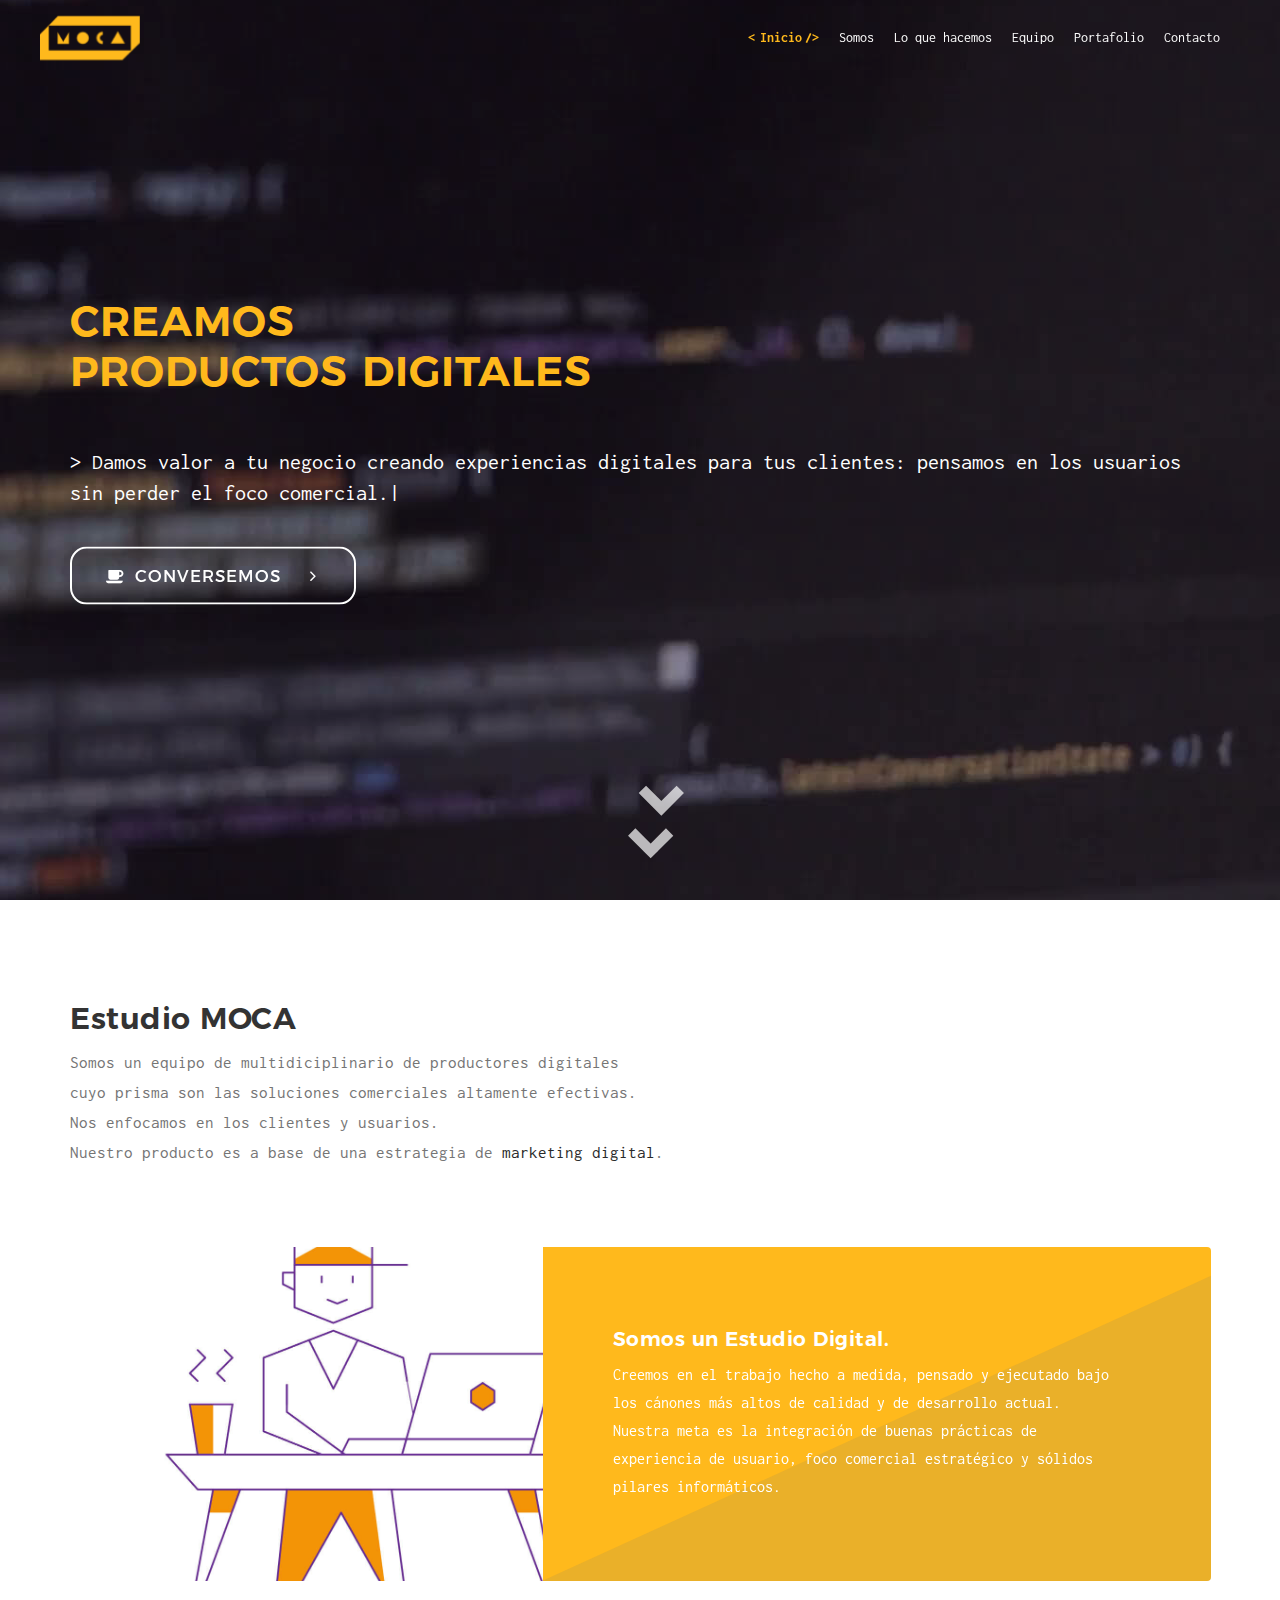
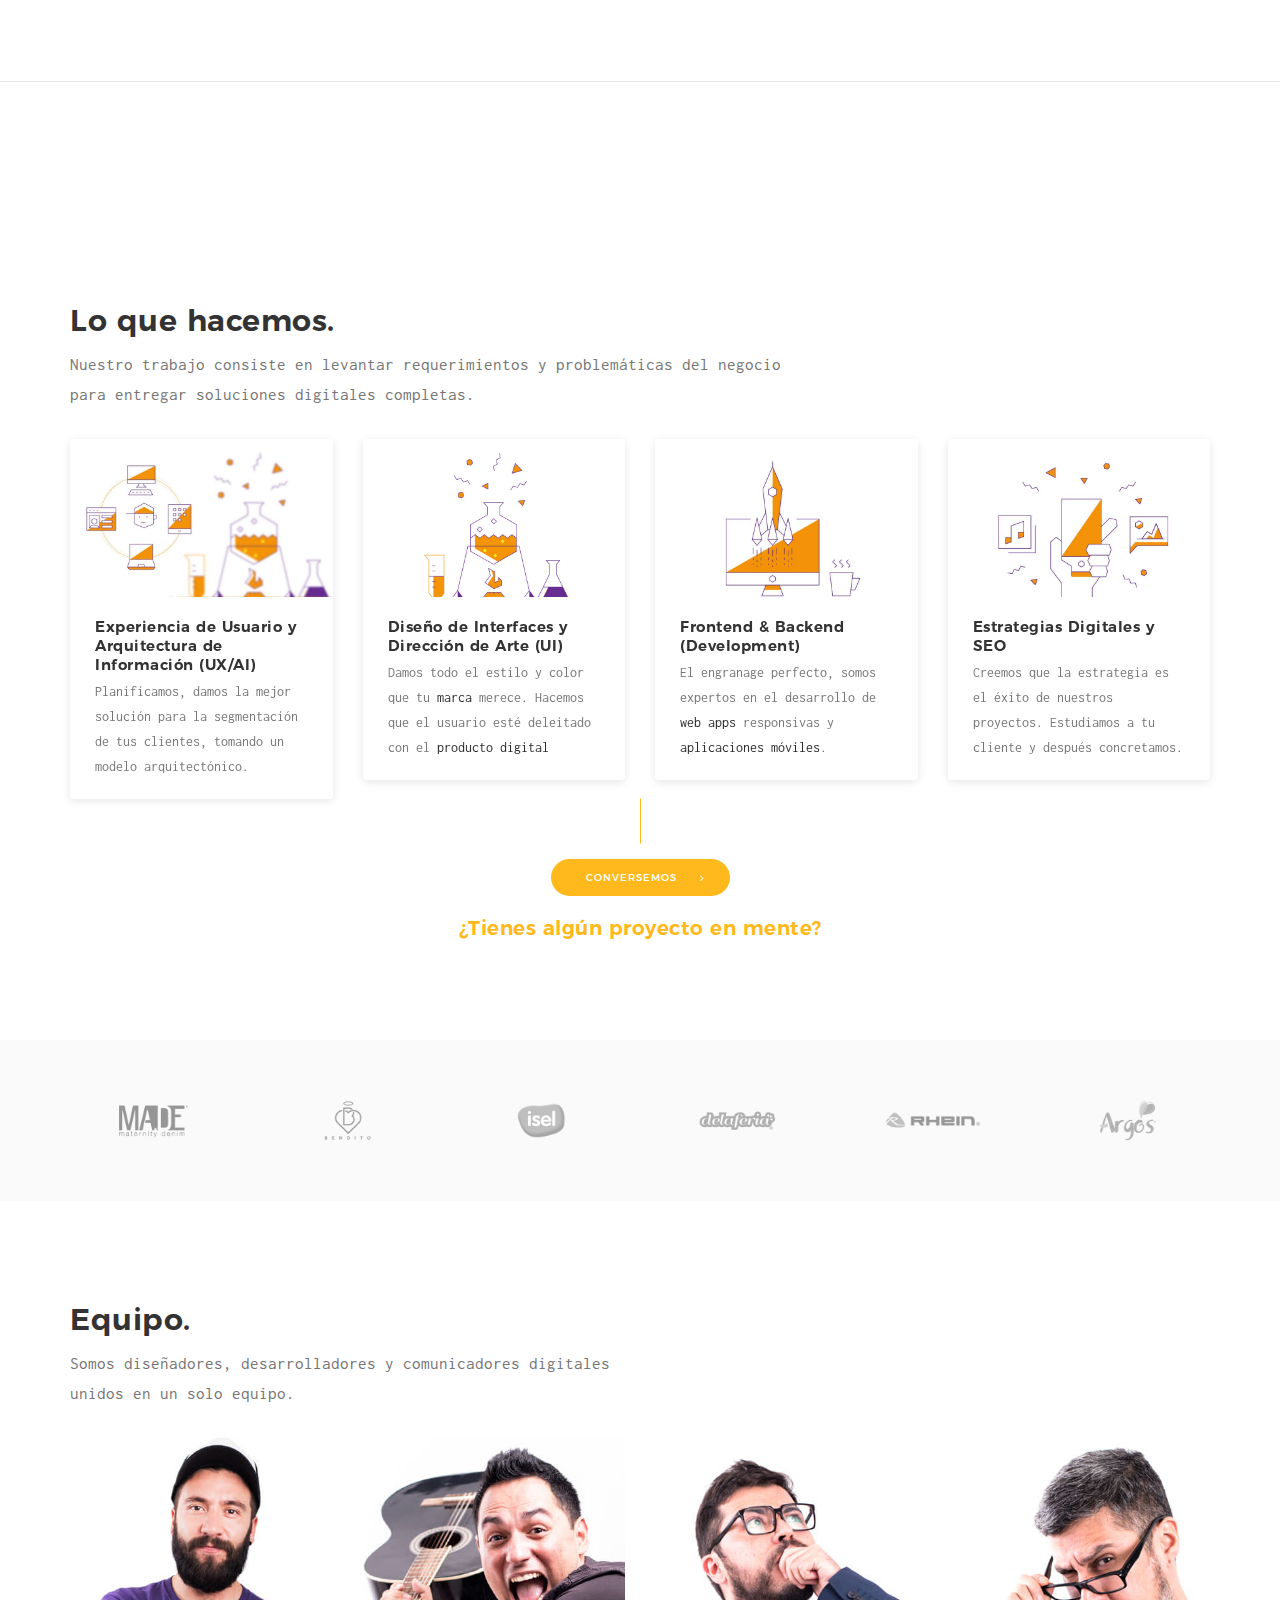
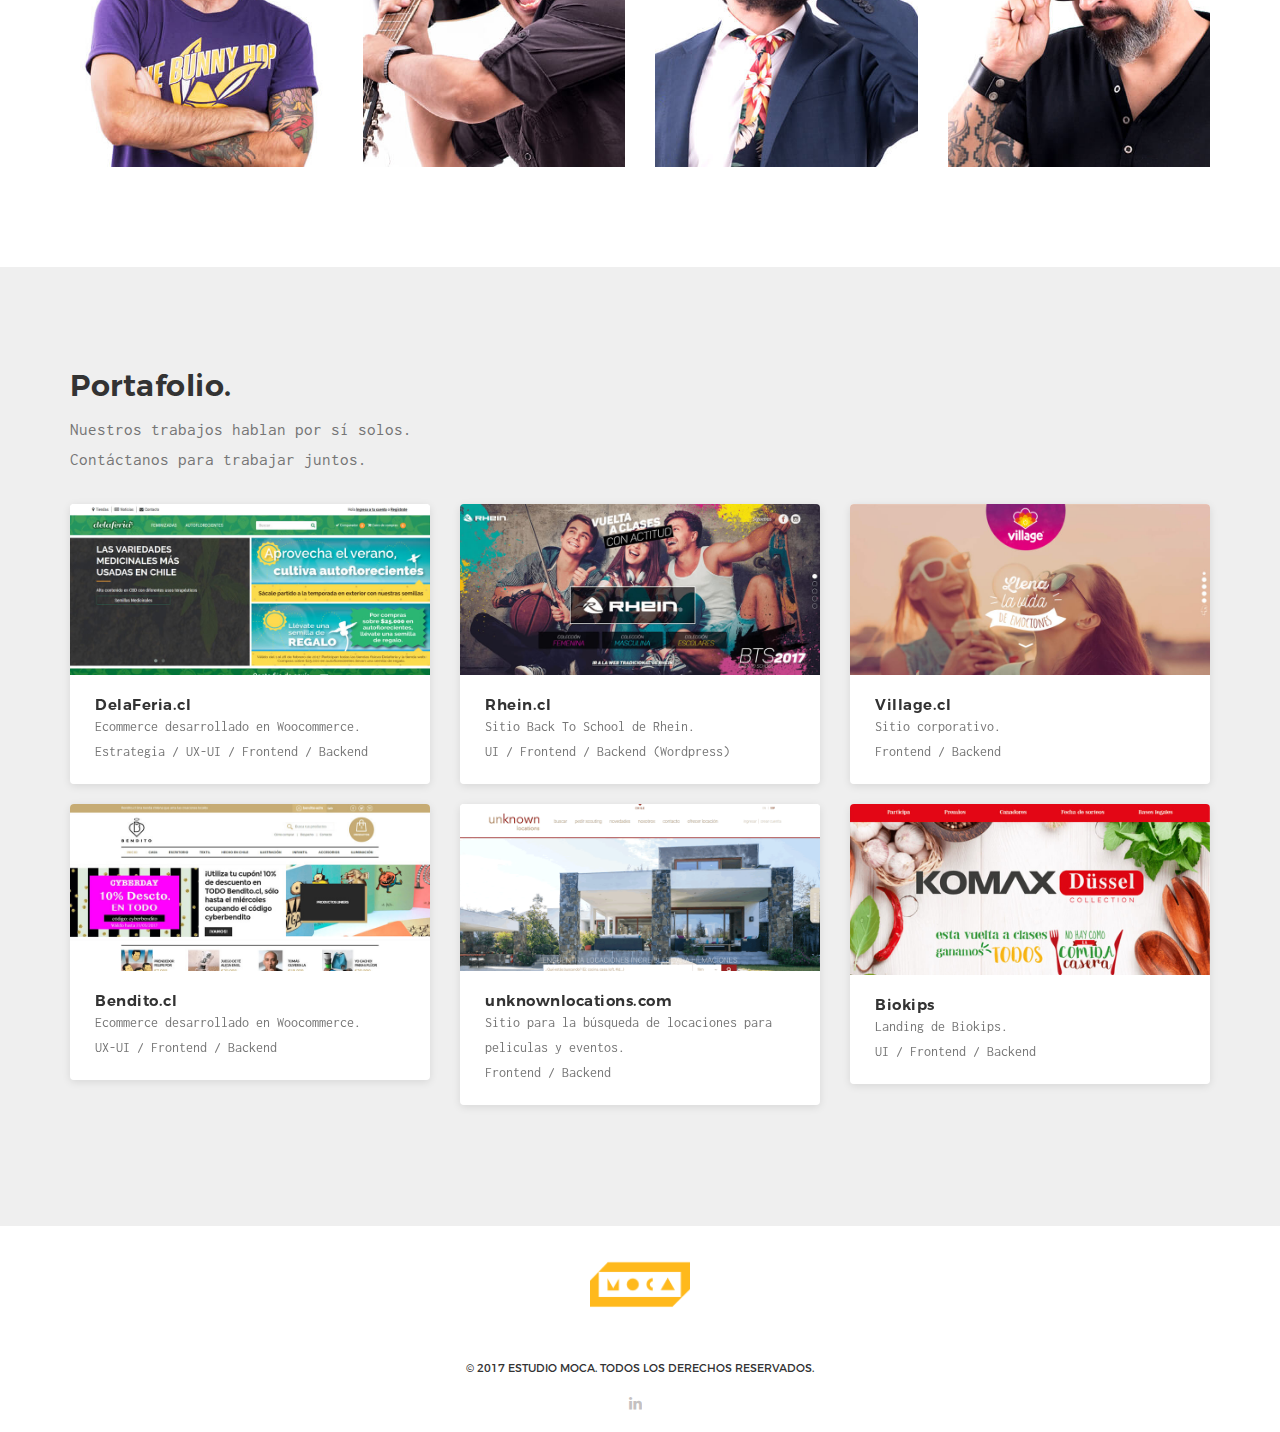
==== web/index.html @ 81ade894 "merge" ====
<!DOCTYPE html>
<html lang="es_ES">
<head>
    <!-- Metas -->
    <meta charset="utf-8">
    <meta name="theme-color" content="#6F2887">
    <meta name="apple-mobile-web-app-status-bar-style" content="#6F2887">
    <title>MOCA - Estudio / Agencia de Marketing, Diseño y Desarrollo Digital.</title>
    <meta name="description" content="Somos diseñadores, desarrolladores y comunicadores digitales unidos en un solo equipo. Hacemos una estrategia integral: Diseñamos sitios web, plataformas digitales y cualquier tipo de desarrollo digital, pensamos en los usuarios sin perder el foco comercial.">
    <link rel="icon" type="image/png" href="https://www.estudiomoca.com/favicon.png">
    <meta name="viewport" content="width=device-width, initial-scale=1">
    <!-- Css -->
    <link href="css/bootstrap.css" rel="stylesheet" type="text/css" media="all">
    <link href="css/font-awesome.css" rel="stylesheet" type="text/css" media="all">
    <link href="css/base.css" rel="stylesheet" type="text/css" media="all">
    <link href="css/main.css" rel="stylesheet" type="text/css" media="all">
    <link href="css/owl-carousel/owl.carousel.css" rel="stylesheet" media="all">
    <link href="css/owl-carousel/owl.theme.css" rel="stylesheet" media="all">
    <link href="css/venobox.css" type="text/css" rel="stylesheet" media="all">
    <link href="css/fonts.css" rel="stylesheet" type="text/css" media="all">

    <script>
        (function(i,s,o,g,r,a,m){i['GoogleAnalyticsObject']=r;i[r]=i[r]||function(){
                (i[r].q=i[r].q||[]).push(arguments)},i[r].l=1*new Date();a=s.createElement(o),
            m=s.getElementsByTagName(o)[0];a.async=1;a.src=g;m.parentNode.insertBefore(a,m)
        })(window,document,'script','https://www.google-analytics.com/analytics.js','ga');

        ga('create', 'UA-90854345-1', 'auto');
        ga('send', 'pageview');

    </script>
</head>
<body class="stop-scroll">

<!-- Preloader -->
<div class="loader">
    <!-- Preloader inner -->
    <div class="loader-inner">
        <div class="logo-loader">
            <img src="img/logo-troquelado.png" alt="Estudio MOCA">
        </div>
        <h4>cargando data...</h4>
    </div>
    <!-- End preloader inner -->
</div>
<!-- End preloader-->

<!--Wrapper-->
<div id="wrapper">
    <!--Inner wrapper-->
    <div class="inner-wrapper">

        <!--moca section-->
        <section id="inicio" class="moca index">
            <!--Header-->
            <header class="header">
                <div class="logo left-part">
                    <h1>
                        <a class="home" href="#inicio" title="Estudio MOCA"  onclick="ga('send', 'event', 'Logo');">
                            <img alt="Estudio MOCA - Marketing Digital, Desarrollo de Aplicaciones y Web" src="img/logo.png">
                        </a>
                    </h1>
                </div>
                <a class="btn-menu-mobile" href="#" title="Muestra el menú principal">
                    <span></span>
                    <span></span>
                    <span></span>
                </a>

                <nav>
                    <ul>
                        <li class="page active"><a href="#inicio" title="Inicio" onclick="ga('send', 'event','Menu', 'Inicio');">Inicio</a></li>
                        <li class="page"><a href="#somos" title="Somos" onclick="ga('send', 'event','Menu', 'Somos');">Somos</a></li>
                        <li class="page"><a href="#lo-que-hacemos" title="Lo que hacemos" onclick="ga('send', 'event','Menu', 'QueHacemos');">Lo que hacemos</a></li>
                        <li class="page"><a href="#equipo" title="Equipo" onclick="ga('send', 'event','Menu', 'Equipo');">Equipo</a></li>
                        <li class="page"><a href="#portafolio" title="Portafolio" onclick="ga('send', 'event','Menu', 'Portafolio');">Portafolio</a></li>
                        <li><a href="#" class="btn-contact" title="Contacto" >Contacto</a></li>
                    </ul>
                </nav>
                <progress value="0" id="progressBar">
                    <div class="progress-container">
                        <span class="progress-bar"></span>
                    </div>
                </progress>
            </header>
            <!--End header-->
            <!--Inner moca-->
            <div class="inner-moca">
                <!--Video-->
                <div class="video">
                    <video autoplay loop class="fillWidth" id="video" poster="img/site/moca-code.jpg">
                        <source src="video/moca-bg.mp4?v=2" type="video/mp4">
                    </video>
                </div>
                <!--End video-->
                <!--Overlay-->
                <div class="overlay-moca"></div>
                <!--End overlay-->
                <!--Container-->
                <div class="container moca-text index">
                    <!--Row-->
                    <div class="row">
                        <div class="col-sm-12 ">
                            <h2 class="mb-50 uppercase home-title">
                                Creamos<br> <span>Productos Digitales</span>
                            </h2>

                            <p class="main-p">
                                > Damos valor a tu negocio creando experiencias digitales para tus clientes:
                                pensamos en los usuarios sin perder el foco comercial.<span>|</span>
                            </p>

                            <a class="but brd mt-40 pbutton btn-contact" href="#" onclick="ga('send', 'event','Inicio', 'Conversemos');" title="Contacto">
                                <i class="fa fa-coffee" aria-hidden="true"></i>Conversemos
                                <span class="arrow left"><i class="icon-angle-right"></i></span></a>
                        </div>
                    </div>
                    <!--End row-->
                </div>
                <!--End container-->
                <a class="home-down home" href="#somos" onclick="ga('send', 'event','Inicio', 'Flechas');"><div class="arrows"></div></a>

            </div>
            <!--End inner moca-->
        </section>
        <!--End moca section-->

        <!--About  section-->
        <section id="somos" class="about pt-100 pb-20">
            <!--Container-->
            <div class="container">
                <!--Row-->
                <div class="row">
                    <div class="col-sm-12 ">
                        <div class="main-lead mb-80">
                            <h3 class="mb-10">Estudio MOCA</h3>
                            <p>Somos un equipo de multidiciplinario de productores digitales <br>cuyo prisma son las soluciones comerciales altamente efectivas. <br>Nos enfocamos en los clientes y usuarios.
                                <br>Nuestro producto es a base de una estrategia de <strong>marketing digital</strong>.
                            </p>
                        </div>
                    </div>
                </div>
                <!--End row-->
            </div>
            <!--End container-->
            <!--Container-->
            <div class="container inline-content split-container">
                <!--Row-->
                <div class="row">
                    <div class="col-md-8 img-content radius">
                        <div class="img-block">
                            <div class="background-img">
                                <img alt="Estudio MOCA - Marketing Digital Desarrollo de Software" src="img/site/estudio.jpg">
                            </div>
                        </div>
                    </div>
                    <div class="col-md-7 col-md-push-5 intro-content push-right">
                        <div class="inner-content">
                            <h2 class="mb-10">Somos un Estudio Digital.</h2>
                            <p>Creemos en el trabajo hecho a medida, pensado y ejecutado bajo los cánones más altos de
                                calidad y de desarrollo actual.<br>Nuestra meta es la integración de buenas prácticas de
                                experiencia de usuario, foco comercial estratégico y sólidos pilares informáticos.</p>
                            <!--
                            <a class="plus-btn" href="about.html"><i class="icon-plus"></i></a>
                            -->
                        </div>
                    </div>
                </div>
                <!--End row-->
            </div>
            <!--End container-->
            <hr class="mt-100 mb-100">
            <!--Container-->
        </section>
        <!--End about  section-->

        <!--Quote section-->
        <section id="lo-que-hacemos" class="quote quote-content pt-100 pb-100">
            <!--Container-->
            <div class="container">
                <!--Row-->
                <div class="row">
                    <div class="col-sm-12 ">
                        <div class="main-lead mb-30">
                            <h3 class="mb-10">Lo que hacemos.</h3>
                            <p>Nuestro trabajo consiste en levantar requerimientos y problemáticas del negocio <br>
                                para entregar soluciones digitales completas.
                            </p>
                        </div>
                    </div>
                </div>
                <!--End row-->
            </div>
            <!--End container-->
            <!--Container-->
            <div class="container inline-content">
                <!--Row-->
                <div class="row">
                    <div class="col-sm-3">
                        <!--box-->
                        <div class="box">
                            <div class="box-img">
                                <img src="img/site/1.jpg" alt="Experiencia de Usuario y Arquitectura de Información (UX/AI)">
                            </div>
                            <div class="box-content">
                                <h3 class="mb-5">Experiencia de Usuario y Arquitectura de Información (UX/AI)</h3>
                                <p>Planificamos, damos la mejor solución para la segmentación de tus clientes, tomando
                                    un modelo arquitectónico.</p>
                            </div>

                        </div>
                        <!--End box-->
                    </div>
                    <div class="col-sm-3">
                        <!--box-->
                        <div class="box">
                            <div class="box-img">
                                <img src="img/site/2.jpg" alt="Diseño de Interfaces y Dirección de Arte (UI)">
                            </div>
                            <div class="box-content">
                                <h3 class="mb-5">Diseño de Interfaces y Dirección de Arte (UI)</h3>
                                <p>Damos todo el estilo y color que tu <strong>marca</strong> merece. Hacemos que el
                                    usuario
                                    esté deleitado con el <strong>producto digital</strong></p>
                            </div>

                        </div>
                        <!--End box-->
                    </div>
                    <div class="col-sm-3">
                        <!--box-->
                        <div class="box">
                            <div class="box-img">
                                <img src="img/site/3.jpg" alt="">
                            </div>
                            <div class="box-content">
                                <h3 class="mb-5">Frontend & Backend (Development)</h3>
                                <p>El engranage perfecto, somos expertos en el desarrollo de <strong>web apps</strong>
                                    responsivas y <strong>aplicaciones móviles</strong>.</p>
                            </div>

                        </div>
                        <!--End box-->
                    </div>
                    <div class="col-sm-3">
                        <!--box-->
                        <div class="box">
                            <div class="box-img">
                                <img src="img/site/4.jpg" alt="">
                            </div>
                            <div class="box-content">
                                <h3 class="mb-5">Estrategias Digitales y SEO </h3>
                                <p>Creemos que la estrategia es el éxito de nuestros proyectos. Estudiamos a tu cliente
                                    y después
                                    concretamos.</p>
                            </div>

                        </div>
                        <!--End box-->
                    </div>
                </div>
                <!--End row-->
            </div>
            <!--End container-->

            <div class="container">
                <!--Row-->
                <div class="row">
                    <div class="quote-box text-center">
                        <div class="col-md-12">
                            <a class="but opc mt-40 line btn-contact" href="#" onclick="ga('send', 'event','ProyectoMente', 'Conversemos');">conversemos
                                <span class="arrow left"><i class="icon-angle-right"></i></span></a>
                            <h4 class="mt-20">¿Tienes algún proyecto en mente?</h4>
                        </div>
                    </div>
                </div>
                <!--End row-->
            </div>
            <!--End container-->
        </section>
        <!--End quote section-->

        <!--Client section-->
        <section class="client bg-grey-light pt-60 pb-60">
            <!--Container-->
            <div class="container ">
                <!--Row-->
                <div class="row">
                    <h2 class="indent">Clientes.</h2>
                    <ul id="client-carousel">
                        <li><img src="img/logo/made.png" alt="Made Jeans"></li>
                        <li><img src="img/logo/bendito.png" alt="Bendito"></li>
                        <li><img src="img/logo/isel.png" alt="Isel - El Volcan"></li>
                        <li><img src="img/logo/delaferia.png" alt="Delaferia Semillas de Marihuana"></li>
                        <li><img src="img/logo/rhein.png" alt="Cuadernos y artículos de oficina Rhein"></li>
                        <li><img src="img/logo/argos.png" alt="Argos Cotillón"></li>
                     </ul>
                  </div>
                  <!--End row-->
               </div>
               <!--End container-->
            </section>
            <!--End client  section-->

            <!--Equipo section-->
            <section id="equipo" class="equipo pt-100 pb-100">
               <!--Container-->
               <div class="container">
                  <!--Row-->
                  <div class="row">
                     <div class="col-sm-12 ">
                        <div class="main-lead mb-30">
                           <h3 class="mb-10">Equipo.</h3>
                            <p>Somos <span>diseñadores, desarrolladores y comunicadores digitales</span><br><span>unidos en un solo equipo</span>.</p>
                        </div>
                     </div>
                  </div>
                  <!--End row-->
               </div>
               <!--End container-->
               <!--Container-->
               <div class="container">
                  <!--Row-->
                  <div class="row">
                     <div class="col-sm-3">
                        <!--equipo block-->
                        <div class="equipo-block">
                           <!--equipo info-->
                           <div class="equipo-info">
                              <h6 class=" text-center">Claudio Monardes<span> Líder de proyectos</span></h6>
                              <ul class="equipo-socials">
                                 <li><a title="Ir al perfil de Linkedin" onclick="ga('send', 'event','Equipo', 'Linkedin', 'Claudio');" target="_blank" href="https://www.linkedin.com/in/claudio-monardes-885a9667/"><i class="icon-linkedin"></i></a></li>
                              </ul>
                           </div>
                           <!--End equipo info-->
                           <img src="img/team/cmonardes.jpg" alt="Claudio Monardes">
                        </div>
                        <!--End equipo block-->
                     </div>
                     <div class="col-sm-3">
                        <!--equipo block-->
                        <div class="equipo-block text-center">
                           <!--equipo info-->
                           <div class="equipo-info ">
                              <h6 class=" text-center">Álvaro León<span> Director comercial</span></h6>
                              <ul class="equipo-socials">
                                  <li><a title="Ir al perfil de Linkedin" onclick="ga('send', 'event','Equipo', 'Linkedin', 'Alvaro');" target="_blank" href="https://www.linkedin.com/in/aleonn/"><i class="icon-linkedin"></i></a></li>
                              </ul>
                           </div>
                           <!--End equipo info-->
                           <img src="img/team/aleon.jpg" alt="Álvaro León">
                        </div>
                        <!--End equipo block-->
                     </div>
                     <div class="col-sm-3">
                        <!--equipo block-->
                        <div class="equipo-block text-center">
                           <!--equipo info-->
                           <div class="equipo-info ">
                              <h6 class=" text-center">Gonzalo Camus<span> Director UX/UI</span></h6>
                              <ul class="equipo-socials">
                                  <li><a title="Ir al perfil de Linkedin" onclick="ga('send', 'event','Equipo', 'Linkedin', 'Gonzalo');" target="_blank" href="https://www.linkedin.com/in/gonzalocamus/"><i class="icon-linkedin"></i></a></li>
                              </ul>
                           </div>
                           <!--End equipo info-->
                           <img src="img/team/gcamus.jpg" alt="Gonzalo Camus">
                        </div>
                        <!--End equipo block-->
                     </div>
                     <div class="col-sm-3">
                        <!--equipo block-->
                        <div class="equipo-block text-center">
                           <!--equipo info-->
                           <div class="equipo-info ">
                              <h6 class="text-center">Jorge Carrillo<span> Director de proyectos</span></h6>
                              <ul class="equipo-socials">
                                  <li><a title="Ir al perfil de Linkedin" onclick="ga('send', 'event','Equipo', 'Linkedin', 'Jorge');" target="_blank" href="https://www.linkedin.com/in/jorgecarrilloaguila/"><i class="icon-linkedin"></i></a></li>
                              </ul>
                           </div>
                           <!--End equipo info-->
                           <img src="img/team/jcarrillo.jpg" alt="Jorge Carrillo">
                        </div>
                        <!--End equipo block-->
                     </div>
                  </div>
                  <!--End row-->
               </div>
               <!--End container-->
            </section>
            <!--End equipo  section-->

            <!--Portafolio section-->
            <section id="portafolio" class="portfolio bg-grey pt-100 pb-100">
               <!--Container-->
               <div class="container">
                  <!--Row-->
                  <div class="row">
                     <div class="col-sm-12 ">
                        <div class="main-lead mb-30">
                           <h3 class="mb-10">Portafolio.</h3>
                           <p>Nuestros trabajos hablan por sí solos.
                              <br> Contáctanos para trabajar juntos.
                           </p>
                        </div>
                     </div>
                  </div>
                  <!--End row-->
               </div>
               <!--End container-->
               <!--Container-->
               <div class="container ">
                  <!--Row-->
                  <div class="row">
                     <div class="col-sm-4">
                        <!--box-->
                        <div class="box work">
                           <div class="box-img">
                              <img src="img/portfolio/delaferia.jpg" alt="Delaferia Estrategia UX Frontend Backend">
                           </div>
                           <div class="box-content">
                                <h3>DelaFeria.cl</h3>
                                <p>Ecommerce desarrollado en Woocommerce.<br>Estrategia / UX-UI / Frontend / Backend</p>
                           </div>
                        </div>
                        <!--End box-->
                     </div>
                     <div class="col-sm-4">
                        <!--box-->
                        <div class="box work">
                           <div class="box-img">
                              <img src="img/portfolio/rhein.jpg" alt="Cuadernos Rhein">
                           </div>
                           <div class="box-content">
                                <h3>Rhein.cl</h3>
                                <p>Sitio Back To School de Rhein.<br>UI / Frontend / Backend (Wordpress)</p>
                           </div>
                        </div>
                        <!--End box-->
                     </div>
                     <div class="col-sm-4">
                        <!--box-->
                        <div class="box work">
                           <div class="box-img">
                              <img src="img/portfolio/village.jpg" alt="Village.cl">
                           </div>
                           <div class="box-content ">
                                <h3>Village.cl</h3>
                                <p>Sitio corporativo.<br>Frontend / Backend</p>
                           </div>
                        </div>
                        <!--End box-->
                     </div>
                  </div>
                   <div class="row">
                       <div class="col-sm-4">
                           <!--box-->
                           <div class="box work">
                               <div class="box-img">
                                   <img src="img/portfolio/bendito.jpg" alt="Tienda Bendito">
                               </div>
                               <div class="box-content">
                                   <h3>Bendito.cl</h3>
                                   <p>Ecommerce desarrollado en Woocommerce.<br>UX-UI / Frontend / Backend</p>
                               </div>
                           </div>
                           <!--End box-->
                       </div>
                       <div class="col-sm-4">
                           <!--box-->
                           <div class="box work">
                               <div class="box-img">
                                   <img src="img/portfolio/unknownlocations.png" alt="Unknownlocations">
                               </div>
                               <div class="box-content">
                                   <h3>unknownlocations.com</h3>
                                   <p>Sitio para la búsqueda de locaciones para peliculas y eventos.<br>Frontend / Backend</p>
                               </div>
                           </div>
                           <!--End box-->
                       </div>
                       <div class="col-sm-4">
                           <!--box-->
                           <div class="box work">
                               <div class="box-img">
                                   <img src="img/portfolio/isel.jpg" alt="Landing KOMAX Düssel">
                               </div>
                               <div class="box-content ">
                                   <h3>Biokips</h3>
                                   <p>Landing de Biokips. <br>UI / Frontend / Backend</p>
                               </div>
                           </div>
                           <!--End box-->
                       </div>
                   </div>
                  <!--End row-->
               </div>
               <!--End container-->

            </section>
            <!--End portafolio section-->

            <!--Footer-->
            <footer class="footer pt-20 pb-20">
               <a class="plus-btn" href="#top" onclick="ga('send', 'event', 'Footer', 'Up');"><i class="icon-up-open"></i></a>
               <!--Container-->
               <div class="container ">
                  <!--Row-->
                  <div class="row">
                     <div class="col-md-12 text-center">
                        <div class="logo left-part">
                           <img alt="Estudio MOCA - Marketing Digital" src="img/logo.png">
                        </div>
                        <p class="mt-10">© 2017 Estudio MOCA. Todos los derechos reservados.</p>
                        <ul class="socials mt-15">
                           <li><a href="https://www.linkedin.com/company-beta/15192501/" onclick="ga('send', 'event', 'Footer', 'Linkedin');" target="_blank"><i class="icon-linkedin"></i></a></li>
                        </ul>
                     </div>
                  </div>
                  <!--End row-->
               </div>
               <!--End container-->
            </footer>
            <!--End footer-->

         </div>
         <!--End inner wrapper-->
      </div>
      <!-- End wrapper-->

<div class="cover-modal">
    <div class="new-modal">
        <div class="head-modal">
            <img src="img/team/equipo.jpg" draggable="false" alt="Equipo Estudio MOCA">
            <a class="close-modal" rel="nofollow" href="#" aria-hidden="true" title="Cerrar"><i class="fa fa-code" aria-hidden="true"></i></a>
        </div>
        <form action="send.php" id="frm-send-form" class="registration-form">
            <label class="col-one-half">
                <span class="label-text">Nombre</span>
                <input type="text" id="name" name="name" required>
            </label>
            <label class="col-one-half">
                <span class="label-text">Email</span>
                <input type="email" id="email" name="email" required>
            </label>
            <label class="col-one">
                <span class="label-text">Asunto</span>
                <input type="text" id="subject" name="subject" required>
            </label>
            <label class="textarea">
                <span class="label-text">Mensaje</span>
                <textarea id="message" name="message" required></textarea>
            </label>
            <div class="alert alert-success success">
                <p>Nos contáctaremos contigo, atento a tu correo ;)</p>
            </div>
            <div class="alert alert-warning error">
                <p>Tu mensaje no ha podido ser enviado :( intenta nuevamente más tarde.</p>
            </div>
            <div class="text-center">
                <button class="submit" name="register">Enviar</button>
            </div>
        </form>
    </div>
</div>
      <!--Javascript-->
      <script src="js/jquery-1.12.4.min.js" type="text/javascript"></script>
      <script src="js/owl.carousel.js" type="text/javascript"></script>
      <script src="js/venobox.min.js" type="text/javascript"></script>
      <script src="js/script.js" type="text/javascript"></script>
      <!-- Google analytics -->
      <!-- End google analytics -->


   </body>
</html>
---- web/css/base.css ----
/* Table of Content
==================================================
	1.Reset & Basics
	2.Basic Styles
	3.Typography
	4.Links
	5.Misc


/* Reset & Basics (Inspired by E. Meyers) */

*,
*:before,
*:after {
    -moz-box-sizing: border-box;
    -webkit-box-sizing: border-box;
    -ms-box-sizing: border-box;
    -o-box-sizing: border-box;
}
* {
    margin: 0;
    padding: 0;
}
html,
body,
div,
span,
applet,
object,
iframe,
h1,
h2,
h3,
h4,
h5,
h6,
p,
blockquote,
pre,
a,
abbr,
acronym,
address,
big,
cite,
code,
dfn,
em,
img,
ins,
kbd,
q,
s,
samp,
small,
strike,
strong,
sub,
sup,
tt,
var,
b,
u,
i,
center,
dl,
dt,
dd,
ol,
ul,
li,
fieldset,
form,
label,
legend,
table,
caption,
tbody,
tfoot,
thead,
tr,
th,
td,
article,
aside,
canvas,
details,
embed,
figure,
figcaption,
footer,
header,
hgroup,
menu,
nav,
output,
ruby,
section,
summary,
time,
mark,
audio,
video {
    margin: 0;
    padding: 0;
    border: 0;
    font-size: 100%;
    font: inherit;
    vertical-align: baseline;
    text-decoration: none;
}
article,
aside,
details,
figcaption,
figure,
footer,
header,
hgroup,
menu,
nav,
section {
    display: block;
}
ol,
ul {
    list-style: none;
}
blockquote,
q {
    quotes: none;
}
blockquote:before,
blockquote:after,
q:before,
q:after {
    content: '';
    content: none;
}
table {
    border-collapse: collapse;
    border-spacing: 0;
}
a,
a:hover,
a:active,
a:visited,
a:focus {
    text-decoration: none;
}
img {
    display: inline-block;
    vertical-align: middle;
    height: auto;
    max-width: 100%;
}
#map img {
    max-width: none;
}
a:focus {
    outline: 0;
}
iframe {
    width: 100%;
    frameborder: 0;
    display: inline-block;
}
/* End reset & basics (Inspired by E. Meyers) */


/*Basic Styles*/

body {
    background: #eee;
    font-family: 'Inconsolata', monospace;
    color: #757575;
    margin: 0;
    height: 100%;
    font-size: 14px;
}
.stop-scroll {
    overflow: hidden;
}
/*End basic styles*/


/* Typography and #Common style*/

h1,
h2,
h3,
h4,
h5,
h6 {
    color: #333333;
    letter-spacing: .5px;
}
h1,
h2,
h3,
h4,
h5,
h6,
.quote-content h4,
.block-table .table ul > li > span,
.fact h3,
.block-details ul li span {
    font-family: 'Montserrat-SemiBold', "Helvetica", "Arial", sans-serif;
}
.share-project h4 {
    font-family: 'Montserrat-Medium', "Helvetica", "Arial", sans-serif;
}
.menu > li,
.but,
.intro-content.relative h6,
.block-quote h6 span,
.block-table .table ul > li,
.equipo-info h6 span,
.skills-list h4,
.percentage span,
.social-project li,
.footer p {
    font-family: 'Montserrat-Regular', "Helvetica", "Arial", sans-serif;
}
.moca-text h1 {
    font-family: 'Montserrat-Bold', "Helvetica", "Arial", sans-serif;
}
.fact h3 span,
.process-block h6 span,
.box.work h3 span,
.loader-inner h4,
.block-price span.price,
.process-block span.big-digit {
    font-family: 'Inconsolata', monospace;
}
.loader-inner h4,
.moca-text p,
.block-quote blockquote,
.block-price span.per,
.fact h3 span,
.process-block h6 span,
.box.work h3 span,
.filter li,
.contact-block p {
    font-family: 'Inconsolata', monospace;
}
em {
    font-style: italic;
}
strong {
    color: #2a2a2a;
}
small {
    font-size: 80%;
}
p {
    line-height: 25px;
    -webkit-transform: translateY(0);
    -moz-transform: translateY(0);
    -ms-transform: translateY(0);
    -o-transform: translateY(0);
}
.main-lead h3 {
    font-size: 30px;
}
.main-lead p {
    font-size: 17px;
    line-height: 30px;
}
.uppercase {
    text-transform: uppercase;
}
.inner-content {
    position: relative;
}
.brd_b {
    border-bottom: 1px solid #efefef;
}
.box {
    box-shadow: 0 2px 8px rgba(0, 0, 0, 0.1);
    -webkit-box-shadow: 0 2px 8px rgba(0, 0, 0, 0.1);
    -ms-box-shadow: 0 2px 8px rgba(0, 0, 0, 0.1);
    -moz-box-shadow: 0 2px 8px rgba(0, 0, 0, 0.1);
    -o-box-shadow: 0 2px 8px rgba(0, 0, 0, 0.1);
    background: #ffffff;
    border-radius: 4px;
    -webkit-border-radius: 4px;
    position: relative;
    overflow: hidden;
    margin-bottom: 20px;
}
.box:hover {
    box-shadow: 0 5px 25px rgba(0, 0, 0, 0.1);
    -webkit-box-shadow: 0 5px 25px rgba(0, 0, 0, 0.1);
    -ms-box-shadow: 0 5px 25px rgba(0, 0, 0, 0.1);
    -moz-box-shadow: 0 5px 25px rgba(0, 0, 0, 0.1);
    -o-box-shadow: 0 5px 25px rgba(0, 0, 0, 0.1);
    transform: translateY(-1px);
    -webkit-transform: translateY(-1px);
    -ms-transform: translateY(-1px);
    -moz-transform: translateY(-1px);
    -o-transform: translateY(-1px);
}
.box.disable:hover {
    box-shadow: 0 2px 8px rgba(0, 0, 0, 0.1);
    -webkit-box-shadow: 0 2px 8px rgba(0, 0, 0, 0.1);
    transform: none;
    -webkit-transform: none;
    -ms-transform: none;
}
.box a.link {
    bottom: 0;
    left: 0;
    position: absolute;
    right: 0;
    top: 0;
    display: block;
    height: 100%;
    width: 100%;
    background: #ffffff;
    opacity: 0;
}
.box a.more {
    background-color: rgba(255, 185, 28, 1.0);
    border-radius: 50px;
    -webkit-border-radius: 50px;
    color: #ffffff;
    height: 40px;
    width: 40px;
    line-height: 42px;
    position: absolute;
    right: 0px;
    text-align: center;
    top: 30px;
    font-size: 12px;
    opacity: 0;
}
.box:hover a.more {
    right: 30px;
    opacity: 1;
}
.box.disable:hover a.more {
    right: 0px;
    opacity: 0;
}
.box-content {
    padding: 20px 25px;
}
.box-content p {
    transform: translate(0);
    -webkit-transform: translate(0);
    -moz-transform: translate(0);
    -ms-transform: translate(0);
    -o-transform: translate(0);
}
.box-content h3 {
    font-size: 15px;
    margin-right: 0 !important;
}
.separator-line {
    position: relative;
}
.separator-line:before {
    background: #cccccc;
    content: "";
    height: 72px;
    left: 50%;
    position: absolute;
    transform: translate(0%, -50%);
    -webkit-transform: translate(0%, -50%);
    -moz-transform: translate(0%, -50%);
    -ms-transform: translate(0%, -50%);
    -o-transform: translate(0%, -50%);
    width: 1px;
}
.separator-line.large:before {
    height: 72px;
    transform: translate(0%, -50%);
    -webkit-transform: translate(0%, -50%);
    -moz-transform: translate(0%, -50%);
    -ms-transform: translate(0%, -50%);
    -o-transform: translate(0%, -50%);
}
.separator-line.medium:before {
    height: 33px;
    background: #ffffff;
    transform: translate(0%, -50%);
    -webkit-transform: translate(0%, -50%);
    -moz-transform: translate(0%, -50%);
    -ms-transform: translate(0%, -50%);
    -o-transform: translate(0%, -50%);
}
input[type="text"]::-moz-placeholder,
input[type="email"]::-moz-placeholder,
textarea::-moz-placeholder,
input[type="text"]::-ms-placeholder,
input[type="email"]::-ms-placeholder,
textarea::-ms-placeholder {
    color: #999999;
}
section {
    position: relative;
}
.indent {
    text-indent: -999px;
    display: none;
}
/* End typography and common style*/


/*Links*/

a,
input[type="text"],
textarea,
nav.main-nav ul,
.lines:before,
.contact-form .submit,
.reply-form .submit,
.owl-page span,
.arrow,
.offest-nav-canvas,
.equipo-info,
.box,
.box a.more,
.equipo-socials,
.equipo-info h6,
.vbox-close,
.table,
.header .toggle-navigation .lines:after,
.header .toggle-navigation .lines:before {
    transition: all 0.3s ease 0s;
    -webkit-transition: all 0.3s ease 0s;
    -moz-transition: all 0.3s ease 0s;
    -ms-transition: all 0.3s ease 0s;
    -o-transition: all 0.3s ease 0s;
    -webkit-transform: translateZ(0);
    -moz-transform: translateZ(0);
    -ms-transform: translateZ(0);
    -o-transform: translateZ(0);
}
.but {
    padding: 12px 35px;
    text-transform: uppercase;
    display: inline-block;
    font-size: 10px;
    letter-spacing: 1px;
    border-radius: 40px;
    -webkit-border-radius: 40px;
    position: relative;
}
.but.line:before {
    background: rgba(255, 185, 28, 1.0);
    content: "";
    height: 45px;
    left: 50%;
    position: absolute;
    top: -38px;
    transform: translate(0%, -50%);
    -webkit-transform: translate(0%, -50%);
    -moz-transform: translate(0%, -50%);
    -ms-transform: translate(0%, -50%);
    width: 1px;
}
.but.brd-o.line:before {
    background: #cccccc;
}
.but.brd {
    color: #ffffff;
    border: 2px solid rgba(255, 255, 255, .3);
}
.but.brd-o {
    color: #468ee4;
    border: 2px solid #468ee4;
}
.but.opc {
    color: #ffffff;
    border: none;
    background: rgba(255, 185, 28, 1.0);
}
.but i {
    position: relative;
}
.but .arrow.left i {
    left: 15px;
}
.but .arrow.right i {
    right: 15px;
}
.but span {
    display: inline-block;
}
a:hover .arrow.left {
    transform: translate3d(6px, 0px, 0px);
    -ms-transform: translate3d(6px, 0px, 0px);
    -webkit-transform: translate3d(6px, 0px, 0px);
    -moz-transform: translate3d(6px, 0px, 0px);
}
a:hover .arrow.right {
    transform: translate3d(-6px, 0px, 0px);
    -ms-transform: translate3d(-6px, 0px, 0px);
    -webkit-transform: translate3d(-6px, 0px, 0px);
    -moz-transform: translate3d(-6px, 0px, 0px);
}
/*End links*/


/*Misc */

.pt-10 {
    padding-top: 10px !important;
}
.pb-10 {
    padding-bottom: 10px !important;
}
.pt-15 {
    padding-top: 15px !important;
}
.pb-15 {
    padding-bottom: 15px !important;
}
.pt-20 {
    padding-top: 20px !important;
}
.pb-20 {
    padding-bottom: 20px !important;
}
.pt-30 {
    padding-top: 30px !important;
}
.pb-30 {
    padding-bottom: 30px !important;
}
.pt-40 {
    padding-top: 40px !important;
}
.pb-40 {
    padding-bottom: 40px !important;
}
.pt-50 {
    padding-top: 50px !important;
}
.pb-50 {
    padding-bottom: 50px !important;
}
.pt-60 {
    padding-top: 60px !important;
}
.pb-60 {
    padding-bottom: 60px !important;
}
.pt-70 {
    padding-top: 70px !important;
}
.pb-70 {
    padding-bottom: 70px !important;
}
.pt-80 {
    padding-top: 80px !important;
}
.pb-80 {
    padding-bottom: 80px !important;
}
.pt-100 {
    padding-top: 100px !important;
}
.pb-100 {
    padding-bottom: 100px !important;
}
.pt-120 {
    padding-top: 120px !important;
}
.pb-120 {
    padding-bottom: 120px !important;
}
.pt-140 {
    padding-top: 140px !important;
}
.pb-140 {
    padding-bottom: 140px !important;
}
.pt-150 {
    padding-top: 150px !important;
}
.pb-150 {
    padding-bottom: 150px !important;
}
.pt-160 {
    padding-top: 160px !important;
}
.pb-160 {
    padding-bottom: 160px !important;
}
.mt-5 {
    margin-top: 5px !important;
}
.mb-5 {
    margin-bottom: 5px !important;
}
.mt-10 {
    margin-top: 10px !important;
}
.mb-10 {
    margin-bottom: 10px !important;
}
.mt-15 {
    margin-top: 15px !important;
}
.mb-15 {
    margin-bottom: 15px !important;
}
.mt-20 {
    margin-top: 20px !important;
}
.mb-20 {
    margin-bottom: 20px !important;
}
.mt-30 {
    margin-top: 30px !important;
}
.mb-30 {
    margin-bottom: 30px !important;
}
.mt-40 {
    margin-top: 40px !important;
}
.mb-40 {
    margin-bottom: 40px !important;
}
.mt-50 {
    margin-top: 50px !important;
}
.mb-50 {
    margin-bottom: 50px !important;
}
.mt-60 {
    margin-top: 60px !important;
}
.mb-60 {
    margin-bottom: 60px !important;
}
.mt-70 {
    margin-top: 70px !important;
}
.mb-70 {
    margin-bottom: 70px !important;
}
.mt-80 {
    margin-top: 80px !important;
}
.mb-80 {
    margin-bottom: 80px !important;
}
.mt-90 {
    margin-top: 90px !important;
}
.mb-90 {
    margin-bottom: 90px !important;
}
.mt-100 {
    margin-top: 100px !important;
}
.mb-100 {
    margin-bottom: 100px !important;
}
.mt-150 {
    margin-top: 150px !important;
}
.mb-150 {
    margin-bottom: 150px !important;
}
.mt-200 {
    margin-top: 200px !important;
}
.mb-200 {
    margin-bottom: 200px !important;
}
.bg-white {
    background: #ffffff;
}
.bg-dark {
    background: #333333;
}
.bg-grey {
    background: #efefef;
}
.bg-grey-light {
    background: #fafafa;
}
.pd-r0 {
    padding-right: 0 !important;
}
.pd-l0 {
    padding-left: 0 !important;
}
/*End misc */
---- web/css/main.css ----
/*$main-color: $main-color;*/
/*
* 	Copyright 2017
* 	www.estudiomoca.com
*/
/* Table of Content
==================================================
	1.Preloader
	2.Site wrapper
	3.Aside and navigation
	4.moca Section
	5.About section
	6.Quote section
	7.Testimonials section
	8.Services section
	9.Pricing section
	10.Client section
	11.equipo section
	12.Facts section
	13.Skills section
	14.Process section
	15.Portfolio section
	16.Contact section
	17.Footer
	18.Media queries
/*Preloader*/
body {
  background-color: #ffb91c;
  transition: all 0.5s; }
  body.no-scroll {
    overflow-y: hidden; }
    body.no-scroll .new-modal {
      transform: translate(-50%, -50%) rotateX(0deg);
      -webkit-transform: translate(-50%, -50%) rotateX(0deg);
      -moz-transform: translate(-50%, -50%) rotateX(0deg); }
    body.no-scroll #wrapper {
      -webkit-filter: blur(4px); }

.loader {
  background: #ffffff;
  height: 100%;
  left: 0;
  position: fixed;
  right: 0;
  top: 0;
  z-index: 9999; }

.loader-inner {
  height: 100%;
  left: 0;
  position: absolute;
  top: 50%;
  width: 100%;
  opacity: .9;
  text-align: center; }
  .loader-inner h4 {
    color: #333333;
    font-size: 13px;
    position: relative; }

/*End preloader*/
/*Site wrapper*/
.wrapper {
  position: relative; }

.inner-wrapper {
  background-color: #fff;
  /*margin: 2rem;*/
  width: inherit;
  backface-visibility: hidden;
  overflow: hidden;
  position: relative; }

/*End site wrapper*/
/*Aside and navigation*/
.offest-nav-canvas {
  backface-visibility: hidden;
  background: #ffffff;
  bottom: 0;
  box-sizing: content-box;
  height: 100%;
  position: absolute;
  right: 0;
  top: 0;
  transform: translate3d(320px, 0px, 0px);
  -webkit-transform: translate3d(320px, 0px, 0px);
  -moz-transform: translate(320px, 0px);
  -moz-transform: translate3d(320px, 0px, 0px);
  -ms-transform: translate3d(320px, 0px, 0px);
  -ms-transform: translate(320px, 0px);
  width: 320px;
  z-index: 1001; }

.mask-overlap .mask-canvas {
  backface-visibility: hidden;
  bottom: 0;
  cursor: pointer;
  display: block;
  left: 0;
  position: absolute;
  right: 0;
  top: 0;
  z-index: 1000; }

.mask-canvas {
  background: rgba(45, 97, 158, 0.7) !important; }

.offest-nav-canvas.show-nav {
  transform: translate3d(0px, 0px, 0px);
  -webkit-transform: translate3d(0px, 0px, 0px);
  -moz-transform: translate(0px, 0px);
  -moz-transform: translate3d(0px, 0px, 0px);
  -ms-transform: translate3d(0px, 0px, 0px);
  -ms-transform: translate(0, 0px); }

.menu {
  padding: 70px 50px 35px 50px; }
  .menu > li {
    font-size: 10px;
    letter-spacing: 0;
    position: relative; }
    .menu > li > a {
      color: #333333;
      letter-spacing: 1px;
      text-transform: uppercase;
      line-height: 35px; }
      .menu > li > a:hover {
        opacity: .6; }

.socials-nav .socials {
  padding: 9px 45px 0; }

.socials > li {
  display: inline-block;
  margin-right: 10px; }
  .socials > li > a {
    color: #9e9898;
    opacity: .6; }
    .socials > li > a:hover {
      opacity: 1; }
    .socials > li > a i {
      font-size: 15px; }

/*End aside and navigation*/
/* moca Section*/
section.moca {
  background-color: #2d619e;
  background-position: center center;
  background-repeat: no-repeat;
  background-size: cover;
  margin: 0;
  padding: 0;
  position: relative; }
  section.moca.pages {
    height: 450px; }
  section.moca .video {
    bottom: 0;
    left: 0;
    position: absolute;
    right: 0;
    top: 0; }
    section.moca .video video {
      height: auto;
      left: 50%;
      min-height: 100%;
      min-width: 100%;
      position: absolute;
      top: 50%;
      transform: translate(-50%, -50%);
      -webkit-transform: translate(-50%, -50%);
      -moz-transform: translate(-50%, -50%);
      -ms-transform: translate(-50%, -50%);
      width: auto; }
  section.moca .overlay-moca {
    background-color: rgba(98, 44, 131, 0.1);
    bottom: 0;
    left: 0;
    position: absolute;
    right: 0;
    top: 0; }
  section.moca .inner-moca {
    bottom: 0;
    left: 0;
    overflow: hidden;
    position: absolute;
    right: 0;
    top: 0;
    height: 100%; }

.header .right-part {
  float: right; }
.header .left-part {
  float: left; }
.header .logo {
  display: block;
  height: 100px;
  width: 100px;
  position: fixed;
  z-index: 99;
  margin-left: 40px;
  margin-top: 40px; }

.moca-text {
  color: #ffffff;
  position: relative;
  text-align: left;
  top: 50%;
  transform: translateY(-50%);
  -webkit-transform: translateY(-50%);
  -moz-transform: translateY(-50%);
  -ms-transform: translateY(-50%); }

h1 {
  font-size: 3em;
  color: #f39409;
  line-height: 1.2em;
  letter-spacing: 1px;
  position: relative;
  display: block; }

.moca-text h2 {
  font-size: 3em;
  color: #ffb91c;
  line-height: 1.2em;
  letter-spacing: 1px;
  position: relative;
  display: block; }
.moca-text h1.line-left:before {
  content: " ";
  position: absolute;
  width: 1px;
  height: 60px;
  background: #ffffff;
  left: -25px;
  top: 50%;
  transform: translate(0%, -50%);
  -webkit-transform: translate(0%, -50%);
  -ms-transform: translate(0%, -50%);
  -moz-transform: translate(0%, -50%); }
.moca-text p {
  font-size: 1.6em;
  line-height: 1.3em; }

.header .toggle-navigation {
  display: block;
  z-index: 1002;
  margin-right: 40px;
  margin-top: 40px;
  position: relative; }
  .header .toggle-navigation a {
    display: block;
    height: 25px;
    width: 28px; }
  .header .toggle-navigation .lines {
    transform: translate(0px, 10px) rotate(0deg);
    -webkit-transform: translate(0px, 10px) rotate(0deg);
    -ms-transform: translate(0px, 10px) rotate(0deg);
    -moz-transform: translate(0px, 10px) rotate(0deg);
    height: 2px;
    width: 28px; }
    .header .toggle-navigation .lines:after, .header .toggle-navigation .lines:before {
      height: 2px;
      width: 28px; }
    .header .toggle-navigation .lines:after, .header .toggle-navigation .lines:before {
      content: " ";
      display: block; }
    .header .toggle-navigation .lines:after {
      transform: translate(0px, 4px) rotate(0deg);
      -webkit-transform: translate(0px, 4px) rotate(0deg);
      -ms-transform: translate(0px, 4px) rotate(0deg);
      -moz-transform: translate(0px, 4px) rotate(0deg); }
    .header .toggle-navigation .lines:before {
      transform: translate(0px, -4px) rotate(0deg);
      -webkit-transform: translate(0px, -4px) rotate(0deg);
      -ms-transform: translate(0px, -4px) rotate(0deg);
      -moz-transform: translate(0px, -4px) rotate(0deg); }
  .header .toggle-navigation .toggle-nav-canvas .lines:after, .header .toggle-navigation .toggle-nav-canvas .lines:before {
    background: #efefef; }
  .header .toggle-navigation.active .lines:after {
    transform: translate(0px, -1px) rotate(45deg);
    -webkit-transform: translate(0px, -1px) rotate(45deg);
    -ms-transform: translate(0px, -1px) rotate(45deg);
    -moz-transform: translate(0px, -1px) rotate(45deg); }
  .header .toggle-navigation.active .lines:before {
    transform: translate(0px, 1px) rotate(-45deg);
    -webkit-transform: translate(0px, 1px) rotate(-45deg);
    -ms-transform: translate(0px, 1px) rotate(-45deg);
    -moz-transform: translate(0px, 1px) rotate(-45deg); }

/* End moca section*/
/*About section*/
.inline-content {
  position: relative; }

.img-content.radius {
  border-radius: 4px 0 0 4px;
  -webkit-border-radius: 4px 0 0 4px;
  margin-left: 15px; }

.img-block.relative img {
  border-radius: 4px 4px 0 0;
  -webkit-border-radius: 4px 4px 0 0; }

.intro-content {
  background: #ffb91c;
  overflow: hidden;
  position: relative; }
  .intro-content.push-right {
    padding: 80px 89px 80px 70px;
    border-radius: 0 4px 4px 0;
    -webkit-border-radius: 0 4px 4px 0;
    position: relative;
    width: 57.1%; }
    .intro-content.push-right:before {
      border-bottom: 1190px solid #2d619e;
      border-left: 867px solid transparent;
      border-right: 1450px solid transparent;
      bottom: -882px;
      content: "";
      height: 0;
      opacity: 0.10;
      position: absolute;
      right: -523px;
      transform: rotate(-63.9deg);
      -webkit-transform: rotate(-63.9deg);
      -moz-transform: rotate(-63.9deg);
      -ms-transform: rotate(-63.9deg);
      width: 0; }
  .intro-content.relative {
    border-radius: 0 0 4px 4px;
    -webkit-border-radius: 0 0 4px 4px;
    padding: 100px 0; }
    .intro-content.relative:before {
      border-bottom: 1139px solid #2d619e;
      border-left: 873px solid transparent;
      border-right: 1450px solid transparent;
      bottom: -688px;
      content: "";
      height: 0;
      opacity: 0.10;
      position: absolute;
      right: -450px;
      transform: rotate(-59.9deg);
      -webkit-transform: rotate(-59.9deg);
      -moz-transform: rotate(-59.9deg);
      -ms-transform: rotate(-59.9deg);
      width: 0; }
  .intro-content h2 {
    font-size: 20px;
    color: #fff; }
  .intro-content p {
    color: #ffffff;
    font-size: 16px;
    line-height: 28px;
    -webkit-transform: translateZ(0); }
  .intro-content.relative p {
    width: 60%;
    margin: 0 auto; }
  .intro-content.relative h6 {
    color: #ffffff;
    text-transform: uppercase;
    font-size: 10px; }
  .intro-content.relative img {
    width: 14%; }

.plus-btn {
  background: #ffb91c;
  border-radius: 50px;
  -webkit-border-radius: 50px;
  box-shadow: 0 2px 8px rgba(0, 0, 0, 0.15);
  -webkit-box-shadow: 0 2px 8px rgba(0, 0, 0, 0.15);
  -ms-box-shadow: 0 2px 8px rgba(0, 0, 0, 0.15);
  -moz-box-shadow: 0 2px 8px rgba(0, 0, 0, 0.15);
  -o-box-shadow: 0 2px 8px rgba(0, 0, 0, 0.15);
  color: #ffffff;
  height: 40px;
  line-height: 42px;
  position: absolute;
  right: -55px;
  text-align: center;
  top: -40px;
  width: 40px;
  background: #ffb91c none repeat scroll 0 0;
  border-radius: 50px;
  -webkit-border-radius: 50px;
  box-shadow: 0 2px 8px rgba(0, 0, 0, 0.15);
  -webkit-box-shadow: 0 2px 8px rgba(0, 0, 0, 0.15);
  -ms-box-shadow: 0 2px 8px rgba(0, 0, 0, 0.15);
  -moz-box-shadow: 0 2px 8px rgba(0, 0, 0, 0.15);
  -o-box-shadow: 0 2px 8px rgba(0, 0, 0, 0.15);
  color: #ffffff;
  height: 40px;
  line-height: 42px;
  position: absolute;
  right: -20px;
  text-align: center;
  top: -57px;
  width: 40px; }
  .plus-btn:hover {
    box-shadow: 0 5px 20px rgba(0, 0, 0, 0.15);
    -webkit-box-shadow: 0 5px 20px rgba(0, 0, 0, 0.15);
    -moz-box-shadow: 0 5px 20px rgba(0, 0, 0, 0.15);
    -ms-box-shadow: 0 5px 20px rgba(0, 0, 0, 0.15);
    -o-box-shadow: 0 5px 20px rgba(0, 0, 0, 0.15);
    transform: translateY(-1px);
    -webkit-transform: translateY(-1px);
    -moz-transform: translateY(-1px);
    -ms-transform: translateY(-1px);
    -o-transform: translateY(-1px); }

/*End about section*/
/*Quote section*/
.quote-content h4 {
  color: #ffb91c;
  font-size: 20px; }
.quote-content.img h4 {
  color: #ffffff; }
.quote-content.img .but.line:before {
  background: #ffffff; }

.quote-box > div[class*="col-"] {
  z-index: 2; }

/*End quote section*/
/*Testimonials section*/
.img-content {
  height: 100%;
  padding: 0;
  position: absolute;
  top: 0;
  overflow: hidden; }

.absolute-left {
  left: 0; }

.absolute-right {
  right: 0; }

.split-container {
  position: relative; }

.background-img {
  width: 100%;
  height: 100%;
  left: 0;
  position: absolute;
  top: 0;
  z-index: 0;
  background-color: #333333;
  background-attachment: scroll;
  background-clip: border-box;
  background-origin: padding-box;
  background-image: none;
  background-position: 50% 50% !important;
  background-repeat: repeat;
  background-size: cover !important; }
  .background-img img {
    display: none; }

.split-container div[class*="col-"]:not(.split-img-content) {
  float: none; }

.split-push {
  margin-left: 7%; }

.block-quote h6 {
  font-size: 15px;
  color: #ffffff; }
  .block-quote h6 span {
    font-size: 10px;
    text-transform: uppercase; }
.block-quote blockquote {
  font-size: 21px;
  width: 72%;
  line-height: 36px;
  margin-bottom: 20px; }

/*End testimonials section*/
/*Services section*/
.expertise-block {
  position: relative;
  display: block; }

.shorten-content div.row:nth-child(3) .expertise-block.shorten:after {
  background: none; }

.expertise-block.shorten:after {
  background: #cccccc;
  content: "";
  height: 52px;
  position: absolute;
  width: 1px;
  top: 82px;
  left: 50%; }
.expertise-block i {
  color: #ffb91c;
  display: block;
  font-size: 20px;
  margin-bottom: 10px; }
.expertise-block.shorten i {
  font-size: 30px; }
.expertise-block h6 {
  font-size: 15px; }
.expertise-block p {
  width: 70%;
  margin: 0 auto; }

p.column {
  -webkit-column-count: 2;
  -moz-column-count: 2;
  column-count: 2;
  -moz-column-gap: 40px;
  -webkit-column-gap: 40px;
  column-gap: 40px; }

/*End services section*/
/*Pricing section*/
.block-table .table {
  background: #ffffff;
  border-radius: 4px;
  -webkit-border-radius: 4px; }
  .block-table .table h6 {
    font-size: 18px;
    text-transform: uppercase;
    position: relative; }
    .block-table .table h6:after {
      background: #cccccc;
      bottom: -75px;
      content: "";
      height: 45px;
      left: 50%;
      position: absolute;
      width: 1px; }

.block-price {
  color: #468ee4; }
  .block-price span.price {
    font-size: 60px; }
  .block-price span.per {
    font-size: 13px;
    display: block;
    color: #767676; }

.block-table .table ul > li {
  line-height: 55px;
  color: #343434; }
.block-table div[class*="col-"]:nth-child(2) .table {
  box-shadow: 0 5px 10px rgba(0, 0, 0, 0.1);
  -webkit-box-shadow: 0 5px 10px rgba(0, 0, 0, 0.1); }
  .block-table div[class*="col-"]:nth-child(2) .table:hover {
    box-shadow: 0 5px 30px rgba(0, 0, 0, 0.1);
    -webkit-box-shadow: 0 5px 30px rgba(0, 0, 0, 0.1);
    transform: translateY(-2px);
    -webkit-transform: translateY(-2px); }

/*End pricing section*/
/*Client section*/
#client-carousel li {
  text-align: center; }
  #client-carousel li img {
    opacity: 0.4;
    width: 50%; }

/*End client section*/
/*Equipo section*/
.equipo-block {
  position: relative;
  overflow: hidden; }
  .equipo-block:hover .equipo-info h6 {
    top: 50px; }
  .equipo-block:hover .equipo-socials {
    bottom: 50px; }

.equipo-info {
  position: absolute;
  background: rgba(243, 148, 9, 0.7);
  width: 100%;
  height: 100%;
  top: 0;
  left: 0;
  opacity: 0;
  transition: all 0.3s ease 0s;
  -webkit-transition: all 0.3s ease 0s;
  -moz-transition: all 0.3s ease 0s;
  -ms-transition: all 0.3s ease 0s;
  -weobkit-transition: all 0.3s ease 0s; }
  .equipo-info:hover {
    opacity: 1;
    transition: all 0.3s ease 0s;
    -webkit-transition: all 0.3s ease 0s;
    -moz-transition: all 0.3s ease 0s;
    -ms-transition: all 0.3s ease 0s;
    -weobkit-transition: all 0.3s ease 0s; }
  .equipo-info h6 {
    color: #ffffff;
    font-size: 15px;
    left: 50%;
    position: absolute;
    top: -50px;
    transform: translate(-50%, 0%);
    -webkit-transform: translate(-50%, 0%);
    -moz-transform: translate(-50%, 0%);
    -ms-transform: translate(-50%, 0%);
    -o-transform: translate(-50%, 0%); }
    .equipo-info h6 span {
      color: #ffffff;
      font-size: 10px;
      display: block;
      text-transform: uppercase;
      margin-top: 5px; }

.equipo-socials {
  left: 50%;
  position: absolute;
  bottom: -50px;
  transform: translate(-50%, 0%);
  -webkit-transform: translate(-50%, 0%);
  -moz-transform: translate(-50%, 0%);
  -ms-transform: translate(-50%, 0%);
  -o-transform: translate(-50%, 0%); }
  .equipo-socials li {
    display: inline-block;
    margin-right: 10px; }
    .equipo-socials li a {
      color: #ffffff;
      opacity: .7; }
      .equipo-socials li a i {
        font-size: 15px; }
      .equipo-socials li a:hover {
        opacity: 1; }

/*End equipo section*/
/*Facts section*/
.overlay:before {
  position: absolute;
  background: #333333;
  width: 100%;
  height: 100%;
  top: 0;
  left: 0;
  opacity: .5;
  z-index: 1;
  content: ""; }

.facts-blocks > div[class*="col-"] {
  z-index: 2; }

.fact i {
  color: #ffffff;
  font-size: 40px; }
.fact h3 {
  color: #ffffff;
  font-size: 40px; }
  .fact h3 span {
    display: block;
    font-size: 14px;
    margin-top: 10px; }

/*End facts section*/
/*Skills section*/
.skills-block {
  text-align: center;
  margin-left: -7%; }

.progress {
  background: none;
  display: block;
  height: 100%;
  overflow: hidden;
  position: relative;
  margin-bottom: 0; }

.skills-list li {
  display: inline-block;
  height: 35vh;
  margin-right: 10px;
  width: 50px; }
  .skills-list li:last-child {
    margin-right: 0;
    vertical-align: top; }
    .skills-list li:last-child .progress {
      margin-bottom: 0; }

.progress .percentage {
  bottom: 0;
  position: absolute;
  width: 50px; }
.progress.dv .percentage {
  background-color: #468ee4; }
.progress.ds .percentage {
  background-color: #777777; }

.percentage .percent {
  font-size: 11px;
  position: absolute;
  right: -14px;
  top: -30px; }

.skills-list h4 {
  bottom: 0;
  color: #ffffff;
  font-size: 12px;
  left: 17px;
  position: absolute;
  text-transform: uppercase;
  transform: rotate(-90deg);
  -webkit-transform: rotate(-90deg);
  -moz-transform: rotate(-90deg);
  -ms-transform: rotate(-90deg);
  -o-transform: rotate(-90deg);
  transform-origin: left top 0;
  -webkit-transform-origin: left top 0;
  -moz-transform-origin: left top 0;
  -ms-transform-origin: left top;
  -webkit-transform-origin: left top 0;
  -o-transform-origin: left top;
  z-index: 1; }

.percentage span {
  color: #ffffff;
  font-size: 10px;
  left: 32px;
  position: absolute;
  text-transform: uppercase;
  top: 25px;
  transform: rotate(-90deg);
  -webkit-transform: rotate(-90deg);
  -moz-transform: rotate(-90deg);
  -ms-transform: rotate(-90deg);
  -o-transform: rotate(-90deg);
  transform-origin: left bottom 0;
  -webkit-transform-origin: left bottom 0;
  -moz-transform-origin: left bottom 0;
  -ms-transform-origin: left bottom;
  -webkit-transform-origin: left bottom 0;
  -o-transform-origin: left bottom;
  z-index: 1; }

/*End skills section*/
/*Process section*/
.process-block {
  position: relative;
  background: #ffffff;
  padding: 60px 0; }
  .process-block i {
    font-size: 40px;
    color: #468ee4;
    display: block;
    margin-bottom: 10px; }
  .process-block h6 {
    font-size: 18px; }
    .process-block h6 span {
      font-size: 70px;
      display: block;
      font-size: 14px;
      color: #999999;
      margin-top: 10px; }
  .process-block span.big-digit {
    color: #333333;
    font-size: 270px;
    left: 50%;
    opacity: 0.04;
    position: absolute;
    top: 50%;
    transform: translate(-50%, -48%);
    -webkit-transform: translate(-50%, -48%);
    -moz-transform: translate(-50%, -48%);
    -ms-transform: translate(-50%, -48%);
    -o-transform: translate(-50%, -48%);
    font-weight: bold; }

/*End process section*/
/*Portfolio section*/
.box.work h3 span {
  display: block;
  font-size: 13px;
  color: #999999;
  margin-top: 5px; }

.block-filter ul {
  display: inline-block;
  position: relative; }

.filter li {
  display: inline-block;
  font-size: 14px;
  margin: 0 20px;
  position: relative; }
  .filter li a {
    color: #333333; }
    .filter li a:hover {
      color: #468ee4; }
    .filter li a.active {
      color: #468ee4; }
      .filter li a.active:before, .filter li a.active:after {
        height: 10px; }
    .filter li a:before {
      background: #468ee4;
      content: "";
      height: 0px;
      left: 50%;
      position: absolute;
      width: 1px;
      top: -20px;
      -webkit-transition: all .2s;
      transition: all .2s; }
    .filter li a:after {
      background: #468ee4;
      content: "";
      height: 0px;
      left: 50%;
      position: absolute;
      width: 1px;
      bottom: -20px;
      -webkit-transition: all .2s;
      transition: all .2s; }

.disable:before {
  background-color: #ffffff;
  content: "";
  display: block;
  height: 100%;
  left: 0;
  opacity: 0.7;
  position: absolute;
  top: 0;
  width: 100%;
  z-index: 12; }

.block-details h1 {
  font-size: 30px; }
.block-details ul li {
  line-height: 25px; }
  .block-details ul li span {
    color: #333333; }

.social-project {
  background: #468ee4;
  padding: 12px 40px;
  display: inline-block;
  border-radius: 40px;
  -webkit-border-radius: 40px;
  position: relative; }
  .social-project:before {
    background: #468ee4;
    content: "";
    height: 45px;
    left: 50%;
    position: absolute;
    top: -38px;
    transform: translate(0%, -50%);
    -webkit-transform: translate(0%, -50%);
    -ms-transform: translate(0%, -50%);
    -moz-transform: translate(0%, -50%);
    -o-transform: translate(0%, -50%);
    width: 1px; }
  .social-project li {
    display: inline-block;
    text-transform: uppercase;
    font-size: 11px;
    margin: 0 10px; }
    .social-project li a {
      color: #ffffff; }

.share-project h4 {
  color: #468ee4;
  font-size: 20px; }

.project-nav a.but {
  min-width: 200px; }

/*End portfolio section*/
/*Contact section*/
.map-block {
  height: 500px; }

.contact-block i {
  margin-bottom: 30px;
  color: #468ee4;
  display: block;
  font-size: 30px; }
.contact-block h4 {
  font-size: 20px;
  position: relative; }
  .contact-block h4:before {
    background: #efefef;
    content: "";
    height: 35px;
    left: 50%;
    position: absolute;
    top: -38px;
    transform: translate(0%, -50%);
    -webkit-transform: translate(0%, -50%);
    -ms-transform: translate(0%, -50%);
    -moz-transform: translate(0%, -50%);
    -o-transform: translate(0%, -50%);
    width: 1px; }

.contact-form, .reply-form {
  position: relative; }

.input-columns .column-1, .input-columns .column-2 {
  float: left;
  width: 50%; }
.input-columns .column-1 .column-inner {
  padding: 0 25px 0 0; }

.contact-form input[type="text"], .contact-form textarea {
  background: #ffffff;
  border: 2px solid #ffffff;
  border-radius: 4px;
  -webkit-border-radius: 4px;
  font-family: 'Lora-Italic', "Helvetica", "Arial", sans-serif;
  margin: 0 0 25px;
  outline: 0 none;
  overflow: hidden;
  padding: 18px 20px;
  resize: none;
  width: 100%; }

.reply-form input[type="text"], .reply-form textarea {
  background: #ffffff;
  border: 2px solid #ffffff;
  border-radius: 4px;
  -webkit-border-radius: 4px;
  font-family: 'Lora-Italic', "Helvetica", "Arial", sans-serif;
  margin: 0 0 25px;
  outline: 0 none;
  overflow: hidden;
  padding: 18px 20px;
  resize: none;
  width: 100%; }

.contact-form input[type="text"]:focus, .contact-form textarea:focus {
  box-shadow: 0 5px 25px rgba(0, 0, 0, 0.1);
  -webkit-box-shadow: 0 5px 25px rgba(0, 0, 0, 0.1);
  transform: translateY(-1px);
  -webkit-transform: translateY(-1px); }

.reply-form input[type="text"]:focus, .reply-form textarea:focus {
  box-shadow: 0 5px 25px rgba(0, 0, 0, 0.1);
  -webkit-box-shadow: 0 5px 25px rgba(0, 0, 0, 0.1);
  transform: translateY(-1px);
  -webkit-transform: translateY(-1px); }

.contact-form textarea, .reply-form textarea {
  font-family: 'Lora-Italic', "Helvetica", "Arial", sans-serif;
  width: 100%; }

.contact-form .submit, .reply-form .submit {
  cursor: pointer;
  position: relative;
  background: none;
  padding: 10px 35px; }

.contact-form .submit:hover {
  background: #468ee4;
  color: #ffffff;
  border: 2px solid #387bcc; }

.success, .error {
  display: none;
  position: relative; }

.alert-success {
  background-color: rgba(111, 40, 135, 0.2);
  color: #6F2887;
  border-color: #6F2887; }

.success h2 {
  font-size: 11px;
  left: 0;
  position: absolute;
  text-transform: none;
  top: -50px; }

.error h2 {
  font-size: 11px;
  left: 0;
  position: absolute;
  text-transform: none;
  top: -50px;
  color: #468ee4; }

.success h2 {
  color: #767676; }

/*.errorForm {
  border: 2px solid #387bcc !important;
}*/
/*End contact section*/
/*Footer*/
.footer {
  border-top: 1px solid #efefef;
  position: relative; }
  .footer .plus-btn {
    position: absolute;
    right: -10%;
    top: 20px;
    z-index: 100;
    opacity: 0;
    line-height: 38px; }
  .footer:hover .plus-btn {
    right: 10%;
    opacity: 1; }
  .footer .logo {
    display: inline-block;
    height: 100px;
    width: 100px; }
  .footer p {
    font-size: 11px;
    text-transform: uppercase;
    color: #333333; }

/*End footer*/
/* AJUSTES 15/06 */
header {
  position: fixed;
  left: 0;
  top: 0;
  z-index: 5;
  transition: all 0.5s;
  width: 100%; }

header progress {
  display: block;
  height: 3px;
  width: 100%;
  position: absolute;
  bottom: 0;
  left: 0;
  background-color: transparent;
  /* Reset the apperance */
  -webkit-appearance: none;
  -moz-appearance: none;
  appearance: none;
  /* Get rid of the default border in Firefox/Opera. */
  border: none;
  /* For IE10+, color of the progress bar */
  color: #000;
  opacity: 0;
  transition: all 0.5s; }

header progress .progress-bar {
  background-color: #ffb91c;
  width: 0;
  display: block;
  height: inherit; }

progress::-webkit-progress-bar {
  background-color: transparent; }

progress::-webkit-progress-value {
  background-color: #ffb91c; }

progress::-moz-progress-bar {
  background-color: #ffb91c; }

/* MODAL */
.cover-modal {
  /*background: rgba(0,0,0,0.9);*/
  background: rgba(255, 185, 28, 0.8);
  content: '';
  display: block;
  height: 100%;
  position: fixed;
  top: 0;
  left: 0;
  z-index: 10;
  width: 100%;
  bottom: 0;
  right: 0;
  opacity: 0;
  visibility: hidden;
  transition: all 0.5s; }
  .cover-modal.show-modal {
    opacity: 1;
    visibility: visible; }

.new-modal {
  border-radius: 5px;
  box-shadow: 0 0 220px 0 #b57d00;
  display: block;
  max-width: 480px;
  overflow: hidden;
  -webkit-transform: translate(-50%, -50%) rotateX(30deg);
  -ms-transform: translate(-50%, -50%) rotateX(30deg);
  transform: translate(-50%, -50%) rotateX(30deg);
  position: absolute;
  top: 50%;
  left: 50%;
  z-index: 11;
  width: 98%;
  background-color: rgba(255, 255, 255, 0.97);
  transition: all 0.5s; }
  .new-modal .head-modal .close-modal {
    position: absolute;
    right: 0;
    top: 0;
    color: #ffb91c;
    font-size: 18px;
    padding: 10px; }
  .new-modal .head-modal img {
    display: block;
    width: 100%; }
  .new-modal form {
    padding: 2em; }
  .new-modal form button.submit {
    background: #ffb91c;
    border: none;
    line-height: 1em;
    -webkit-transition: all 0.25s;
    transition: all 0.25s;
    color: #fff;
    padding: 12px 35px;
    text-transform: uppercase;
    display: inline-block;
    font-size: 12px;
    letter-spacing: 1px;
    border-radius: 40px;
    font-weight: 700;
    -webkit-border-radius: 40px;
    font-family: 'Montserrat-Regular', "Helvetica", "Arial", sans-serif; }
    .new-modal form button.submit:hover {
      transform: scale(1.1); }
  .new-modal form button:hover,
  .new-modal form button:focus,
  .new-modal form button:active,
  .new-modal form button.loading {
    outline: none; }
  .new-modal form button.success {
    background: #27ae60;
    border-color: #27ae60;
    color: #fff; }
@-webkit-keyframes spin {
  from {
    transform: rotate(0deg); }
  to {
    transform: rotate(360deg); } }
@keyframes spin {
  from {
    transform: rotate(0deg); }
  to {
    transform: rotate(360deg); } }
  .new-modal form button span.loading-spinner {
    -webkit-animation: spin 0.5s linear infinite;
    animation: spin 0.5s linear infinite;
    border: 2px solid #fff;
    border-top-color: transparent;
    border-radius: 50%;
    display: inline-block;
    height: 1em;
    width: 1em; }
  .new-modal form label {
    border-bottom: 1px solid #333;
    display: table;
    font-size: 1.25em;
    margin-bottom: 0.5em;
    -webkit-transition: all 0.25s;
    transition: all 0.25s;
    position: relative;
    width: 100%; }
    .new-modal form label.errorForm {
      border-bottom: 1px #b70000 solid; }
      .new-modal form label.errorForm:after {
        content: "Este campo es requerido.";
        color: #b70000;
        font-size: 10px;
        position: absolute;
        left: 4px;
        top: 15px; }
  .new-modal form label.col-one-half {
    float: left;
    width: 50%; }
  .new-modal form label.col-one-half:nth-of-type(even) {
    border-left: 1px solid #333;
    padding-left: 0.25em; }
  .new-modal form label input, .new-modal form label textarea {
    background: none;
    border: none;
    line-height: 1em;
    font-weight: 700;
    padding: 0.5em 0.25em;
    width: 100%;
    color: #000;
    resize: none;
    box-shadow: none;
    -webkit-box-shadow: none; }
  .new-modal form label input:focus, .new-modal form label textarea:focus {
    outline: none; }
  .new-modal form label input:-webkit-autofill {
    background-color: transparent !important; }
  .new-modal form label span.label-text {
    display: block;
    font-size: 0.9em;
    padding-left: 0.5em;
    -webkit-transition: all 0.25s;
    transition: all 0.25s; }
  .new-modal form label.checkbox {
    border-bottom: 0;
    text-align: center; }
  .new-modal form label.invalid {
    border-color: #c0392b !important; }
  .new-modal form label.invalid span.label-text {
    color: #c0392b; }
  .new-modal form label.textarea {
    position: relative; }

header nav {
  float: right; }
  header nav ul {
    display: table;
    margin: 20px 50px 20px 0; }
    header nav ul li {
      display: table-cell; }
      header nav ul li.active a {
        color: #ffb91c;
        font-weight: bold; }
      header nav ul li a {
        padding: 10px;
        display: block;
        color: #fff;
        text-decoration: none;
        transition: all 0.5s; }
        header nav ul li a:hover {
          color: #ffb91c; }
header.fixed {
  /*background-color: rgba(243, 148,9,0.9);*/
  background-color: rgba(255, 255, 255, 0.99); }
  header.fixed progress {
    opacity: 1; }
  header.fixed nav ul li.active a {
    color: #6F2887; }
  header.fixed nav ul li a {
    color: #333; }
    header.fixed nav ul li a:hover {
      color: #6F2887; }

.header .logo {
  height: auto;
  margin-top: 0;
  transition: all 0.5s; }

header nav ul li.active a:before, header nav ul li.active a:after {
  display: inline-block; }

header nav ul li.active a:before {
  content: "<";
  margin-right: 5px; }

header nav ul li.active a:after {
  content: "/>";
  margin-left: 3px; }

.logo-loader {
  margin: 10px auto;
  width: 120px;
  position: relative;
  overflow: hidden; }

.logo-loader:before, .logo-loader:after {
  content: "";
  top: 0;
  position: absolute;
  height: 100%;
  transform: skew(-37deg); }

.logo-loader:before {
  background-color: #6F2887;
  width: 100%;
  left: 0;
  animation-name: loaderAnimColorA;
  animation-duration: 2s;
  animation-iteration-count: infinite;
  z-index: 1;
  animation-direction: alternate;
  animation-timing-function: ease-in-out; }

.logo-loader:after {
  background-color: #ffb91c;
  width: 0;
  right: 0;
  animation-name: loaderAnimColorB;
  animation-duration: 2s;
  animation-direction: alternate;
  animation-iteration-count: infinite;
  animation-timing-function: ease-in-out; }

.logo-loader img {
  display: block;
  width: 100%;
  position: relative;
  z-index: 3; }

@keyframes loaderAnimColorA {
  0% {
    width: 100%; }
  50% {
    width: 0; }
  100% {
    width: 0; } }
@keyframes loaderAnimColorB {
  0% {
    width: 0; }
  50% {
    width: 100%; }
  100% {
    width: 100%; } }
.btn-menu-mobile {
  display: none;
  width: 50px;
  padding: 10px;
  position: absolute;
  right: 10px;
  top: 20px; }
  .btn-menu-mobile span {
    background-color: #ffb91c;
    display: block;
    width: 100%;
    height: 4px;
    border-radius: 3px;
    margin-bottom: 3px;
    transition: all 0.5s; }
    .btn-menu-mobile span:last-child {
      margin-bottom: 0; }

/*Media queries*/
@media screen and (max-width: 1366px) {
  .inner-wrapper {
    margin: 0; }

  .moca-text h1 {
    font-size: 32px; }

  .header .logo {
    margin-left: 23px; }
  .header .toggle-navigation {
    margin-right: 23px; }

  .intro-content.relative p {
    width: 71%; }

  .skills-list li {
    margin-right: 5px;
    width: 45px; }

  .progress .percentage {
    width: 45px; }

  .skills-list h4 {
    left: 14px; }

  .percentage span {
    left: 28px; }

  .process-block span.big-digit {
    font-size: 255px; }

  .skills-list li {
    height: 50vh; }

  .block-quote blockquote {
    width: 100%; } }
@media only screen and (min-device-width: 1024px) and (max-device-width: 1366px) and (orientation: portrait) {
  input, textarea {
    -webkit-appearance: none;
    -webkit-border-radius: 0; }

  .intro-content.relative:before {
    border-bottom: 1139px solid #2d619e;
    border-left: 863px solid transparent;
    border-right: 1450px solid transparent;
    bottom: -750px;
    right: -450px;
    transform: rotate(-63.2deg);
    -webkit-transform: rotate(-63.2deg);
    -moz-transform: rotate(-63.2deg);
    -ms-transform: rotate(-63.2deg); }
  .intro-content.push-right:before {
    border-bottom: 1209px solid #2d619e;
    border-left: 757px solid transparent;
    border-right: 1450px solid transparent;
    bottom: -994px;
    right: -392px;
    transform: rotate(-72.9deg);
    -webkit-transform: rotate(-72.9deg);
    -moz-transform: rotate(-72.9deg);
    -ms-transform: rotate(-72.9deg); }

  .plus-btn {
    top: -42px; } }
@media only screen and (min-device-width: 1024px) and (max-device-width: 1366px) and (orientation: landscape) {
  input, textarea {
    -webkit-appearance: none;
    -webkit-border-radius: 0; }

  .inner-wrapper {
    margin: 0; }

  .moca-text h1 {
    font-size: 35px; }
    .moca-text h1.line-left:before {
      content: " "; }

  .header .logo {
    margin-left: 40px; }
  .header .toggle-navigation {
    margin-right: 40px; }

  .intro-content.relative p {
    width: 70%; }

  .skills-list li {
    margin-right: 10px;
    width: 50px; }
  .skills-list h4 {
    left: 17px; }

  .percentage span {
    left: 32px; }

  .process-block span.big-digit {
    font-size: 270px; } }
@media only screen and (min-width: 768px) and (max-width: 1024px) and (orientation: landscape) {
  input, textarea {
    -webkit-appearance: none;
    -webkit-border-radius: 0; }

  .logo {
    background: rgba(243, 148, 9, 0); }

  .intro-content.relative:before {
    border-bottom: 1139px solid #2d619e;
    border-left: 857px solid transparent;
    border-right: 1450px solid transparent;
    bottom: -750px;
    right: -450px;
    transform: rotate(-63.4deg);
    -webkit-transform: rotate(-63.4deg);
    -moz-transform: rotate(-63.4deg);
    -ms-transform: rotate(-63.4deg); }
  .intro-content.push-right:before {
    border-bottom: 1209px solid #2d619e;
    border-left: 757px solid transparent;
    border-right: 1450px solid transparent;
    bottom: -994px;
    right: -392px;
    transform: rotate(-72.9deg);
    -webkit-transform: rotate(-72.9deg);
    -moz-transform: rotate(-72.9deg);
    -ms-transform: rotate(-72.9deg); }

  .plus-btn {
    top: -42px; }

  .main-lead p {
    font-size: 15px; }

  .skills-list li {
    height: 50vh; } }
@media only screen and (min-width: 768px) and (max-width: 959px) {
  input, textarea {
    -webkit-appearance: none;
    -webkit-border-radius: 0; }

  .logo {
    background: rgba(243, 148, 9, 0); }

  .inner-wrapper {
    margin: 0; }

  .header .logo {
    position: absolute; }

  .moca-text p {
    font-size: 16px;
    line-height: 28px; }
  .moca-text h1.line-left:before {
    content: none; }

  .split-container .background-img img {
    display: block; }
  .split-container .img-content {
    overflow: visible;
    position: relative; }

  .img-content {
    width: 100%; }

  .intro-content.relative img {
    width: 20%; }
  .intro-content.relative:before {
    border-bottom: 1139px solid #2d619e;
    border-left: 850px solid transparent;
    border-right: 1450px solid transparent;
    bottom: -869px;
    right: -450px;
    transform: rotate(-71.6deg);
    -webkit-transform: rotate(-71.6deg);
    -moz-transform: rotate(-71.6deg);
    -ms-transform: rotate(-71.6deg); }
  .intro-content.push-right {
    border-radius: 0; }
    .intro-content.push-right:before {
      border-bottom: 1209px solid #2d619e;
      border-left: 801px solid transparent;
      border-right: 1450px solid transparent;
      bottom: -882px;
      right: -369px;
      transform: rotate(-61.9deg);
      -webkit-transform: rotate(-61.9deg);
      -moz-transform: rotate(-61.9deg);
      -ms-transform: rotate(-61.9deg); }

  .plus-btn {
    top: -60px; }

  .split-container .img-content.radius {
    border-radius: 0;
    margin-left: 0; }
  .split-container .background-img {
    position: relative; }
  .split-container .intro-content.push-right {
    width: auto;
    margin: 0; }

  .block-quote blockquote {
    width: 100%; }

  .skills-list li {
    height: 50vh; }

  .equipo-socials li {
    margin-right: 3px; }

  .expertise-block.shorten:after {
    content: none; } }
@media (max-width: 767px) {
  body.no-scroll #wrapper {
    -webkit-filter: blur(0); }

  header.fixed nav ul li.active a {
    color: #ffb91c; }

  .btn-menu-mobile {
    display: block; }
    .btn-menu-mobile.open span:nth-child(1) {
      transform: rotate(-45deg) translate(-17%, 97%); }
    .btn-menu-mobile.open span:nth-child(2) {
      transform: rotate(46deg); }
    .btn-menu-mobile.open span:last-child {
      opacity: 0; }

  header {
    height: 75px; }
    header.fixed nav ul li a {
      color: #fff; }
    header nav {
      position: fixed;
      background-color: #6F2887;
      height: calc(100vh - 75px);
      left: 0;
      top: 75px;
      width: 100%;
      opacity: 0;
      visibility: hidden;
      transform: scale(1.3);
      transition: all 0.5s; }
      header nav.show-menu {
        opacity: 1;
        visibility: visible;
        transform: scale(1); }
      header nav ul {
        display: block;
        margin: 0;
        width: 100%;
        transform: translate(-50%, -50%);
        position: absolute;
        left: 50%;
        top: 45%; }
        header nav ul li {
          display: block;
          text-align: center; }
          header nav ul li.active a {
            color: #ffb91c; }
          header nav ul li a {
            color: #fff;
            font-size: 1.4em; } }
@media only screen and (min-width: 480px) and (max-width: 767px) {
  section.moca .inner-moca {
    padding-top: 250px; }

  input, textarea {
    -webkit-appearance: none;
    -webkit-border-radius: 0; }

  section.moca {
    height: 450px !important; }
    section.moca.index {
      height: 580px !important; }

  .header .logo {
    position: absolute; }

  .moca-text.index h1 {
    font-size: 22px;
    line-height: 30px; }
  .moca-text h1.line-left:before {
    content: none; }

  .main-lead h3 {
    font-size: 25px; }
  .main-lead p {
    font-size: 15px; }

  .split-container .background-img img {
    display: block; }
  .split-container .img-content {
    overflow: visible;
    position: relative; }

  .intro-content.push-right {
    border-radius: 0; }

  .img-content {
    width: 100%; }
    .img-content.radius {
      border-radius: 0; }

  .split-container .img-content.radius {
    border-radius: 0;
    margin-left: 0; }

  .intro-content.relative:before, .intro-content.push-right:before {
    content: none; }

  .plus-btn {
    right: -35px;
    top: -40px; }

  .split-container .background-img {
    position: relative; }
  .split-container .intro-content.push-right {
    width: auto;
    margin: 0; }

  .block-quote blockquote {
    width: 100%; }

  .expertise-block, .box, .equipo-block, .process-block, .contact-block, .fact, .table, .block-nav a.but {
    margin-bottom: 30px; }

  .row:last-child .col-sm-4:last-child .box, .container:last-child .row .col-sm-4:last-child .expertise-block {
    margin-bottom: 0 !important; }

  .row .col-sm-6:last-child .box, .row .col-sm-4:last-child .equipo-block, .row .col-md-4:last-child .table, .row .col-sm-4:last-child .process-block {
    margin-bottom: 0 !important; }

  .block-nav .row .col-sm-4:last-child a.but {
    margin-bottom: 0 !important; }

  .row .col-sm-3:last-child .fact, .row .col-sm-4:last-child .contact-block {
    margin-bottom: 0 !important; }

  .works .row.mb-30 {
    margin-bottom: 0 !important; }

  .separator-line {
    display: none; }

  .quote-content h4 {
    font-size: 18px; }

  .expertise-block.shorten:after {
    content: none; }

  .intro-content.relative img {
    width: 30%; }

  .skills-list li {
    height: 100vh; }

  p.column {
    -moz-column-count: 1;
    -webkit-column-count: 1; }

  .fact h3, .fact i {
    font-size: 30px; }
  .fact h3 span {
    font-size: 14px; }

  #services-carousel .owl-controls {
    bottom: 20px !important;
    left: 20px !important; }

  .shorten-content.mt-100, .shorten-content .row.mt-70 {
    margin-top: 50px !important; }

  .filter li {
    display: block;
    margin: 40px 0; }
    .filter li:first-child {
      margin-top: 20px; }
    .filter li:last-child {
      margin-bottom: 0; }

  .social-project li {
    margin: 0 4px; }

  .input-columns .column-1 {
    width: 100%; }
    .input-columns .column-1 .column-inner {
      padding: 0; }
  .input-columns .column-2 {
    width: 100%; }

  .contact-form .submit, .reply-form .submit {
    width: 100%; }

  .moca-text {
    top: 43%; } }
@media only screen and (max-width: 479px) {
  .moca-text {
    top: 43%; }

  section.moca .inner-moca {
    padding-top: 40px; }

  .moca-text h2 {
    font-size: 2em; }

  input, textarea {
    -webkit-appearance: none;
    -webkit-border-radius: 0; }

  .moca-text h1.line-left:before {
    content: none; }

  section.moca {
    height: 550px !important; }
    section.moca.index {
      height: 750px !important; }

  .header .logo {
    position: absolute; }

  .moca-text.index h1 {
    font-size: 22px;
    line-height: 30px; }

  .main-lead h3 {
    font-size: 25px; }
  .main-lead p {
    font-size: 15px; }

  .split-container .background-img img {
    display: block; }
  .split-container .img-content {
    overflow: visible;
    position: relative; }

  .intro-content.push-right, .img-content.radius {
    border-radius: 0; }

  .intro-content.push-right {
    padding: 80px 60px 80px 40px; }
  .intro-content.relative:before, .intro-content.push-right:before {
    content: none; }

  .plus-btn {
    right: -35px; }

  .img-content {
    width: 100%; }

  .split-container .img-content.radius {
    border-radius: 0;
    margin-left: 0; }
  .split-container .background-img {
    position: relative; }
  .split-container .intro-content.push-right {
    width: auto;
    margin: 0; }

  .block-quote blockquote {
    width: 100%; }

  .expertise-block, .box, .equipo-block, .process-block, .contact-block, .fact, .block-nav a.but, .table {
    margin-bottom: 30px; }

  .row:last-child .col-sm-4:last-child .box, .container:last-child .row .col-sm-4:last-child .expertise-block {
    margin-bottom: 0 !important; }

  .row .col-sm-6:last-child .box, .row .col-md-4:last-child .table {
    margin-bottom: 0 !important; }
  .row .col-sm-4:last-child .equipo-block, .row .col-sm-4:last-child .process-block {
    margin-bottom: 0 !important; }

  .block-nav .row .col-sm-4:last-child a.but {
    margin-bottom: 0 !important; }

  .row .col-sm-3:last-child .fact, .row .col-sm-4:last-child .contact-block {
    margin-bottom: 0 !important; }

  .works .row.mb-30 {
    margin-bottom: 0 !important; }

  .separator-line {
    display: none; }

  .quote-content h4 {
    font-size: 18px; }

  .expertise-block.shorten:after {
    content: none; }

  .intro-content.relative img {
    width: 40%; }

  .skills-list li {
    height: 70vh;
    width: 28px; }

  .progress .percentage {
    width: 28px; }

  .skills-list h4 {
    left: 6px; }

  .percentage span {
    left: 20px; }

  p.column {
    -moz-column-count: 1;
    -webkit-column-count: 1; }

  .fact h3, .fact i {
    font-size: 30px; }
  .fact h3 span {
    font-size: 14px; }

  #services-carousel .owl-controls {
    bottom: 20px !important;
    left: 20px !important; }

  .shorten-content.mt-100, .shorten-content .row.mt-70 {
    margin-top: 50px !important; }

  .filter li {
    display: block;
    margin: 40px 0; }
    .filter li:first-child {
      margin-top: 20px; }
    .filter li:last-child {
      margin-bottom: 0; }

  .social-project li {
    margin: 0 4px; }

  .input-columns .column-1 {
    width: 100%; }
    .input-columns .column-1 .column-inner {
      padding: 0; }
  .input-columns .column-2 {
    width: 100%; }

  .contact-form .submit, .reply-form .submit {
    width: 100%; } }
.pbutton.brd {
  font-size: 1.2em;
  color: #ffffff;
  border: 2px solid #fff;
  padding: 1em 2em;
  border-radius: 1em; }
  .pbutton.brd:hover, .pbutton.brd.yellow {
    background-color: #ffb91c;
    border-color: #ffb91c; }
  .pbutton.brd i {
    padding-right: 10px !important; }

.home-down i {
  font-size: 2em;
  color: #fff; }

@keyframes parpadeo {
  0% {
    opacity: 1; }
  50% {
    opacity: 1; }
  51% {
    opacity: 0; }
  100% {
    opacity: 0; } }
.main-p {
  opacity: 1; }
  .main-p span {
    animation: parpadeo 1.2s infinite;
    vertical-align: 0.1em;
    display: inline-block; }

/*End media queries*/
.arrows {
  position: absolute;
  bottom: 3%;
  left: 50%;
  width: 80px;
  height: 80px;
  transform: translate(-50%, -50%) scale(0.4); }

.arrows:before {
  content: '';
  position: absolute;
  width: 100%;
  height: 100%;
  border-left: 26.66667px solid rgba(255, 255, 255, 0.7);
  border-bottom: 26.66667px solid rgba(255, 255, 255, 0.7);
  transform: translate(26.66667px, 106.66667px) rotate(-45deg);
  animation: arrows 2s linear infinite; }

.arrows:after {
  content: '';
  position: absolute;
  width: 100%;
  height: 100%;
  border-left: 26.66667px solid rgba(255, 255, 255, 0.7);
  border-bottom: 26.66667px solid rgba(255, 255, 255, 0.7);
  transform: translate(53.33333px, 0px) rotate(-45deg);
  animation: arrows 2s linear infinite -1s; }

@keyframes arrows {
  0% {
    border-left: 26.66667px solid transparent;
    border-bottom: 26.66667px solid transparent;
    transform: translate(-13.33333px, -53.33333px) rotate(-45deg); }
  10%, 90% {
    border-left: 26.66667px solid transparent;
    border-bottom: 26.66667px solid transparent; }
  50% {
    border-left: 26.66667px solid rgba(255, 255, 255, 0.7);
    border-bottom: 26.66667px solid rgba(255, 255, 255, 0.7);
    transform: translate(-13.33333px, 0px) rotate(-45deg); }
  100% {
    border-left: 26.66667px solid transparent;
    border-bottom: 26.66667px solid transparent;
    transform: translate(-13.33333px, 53.33333px) rotate(-45deg); } }

/*# sourceMappingURL=main.css.map */
---- web/css/venobox.css ----
/* ------ venobox.css --------*/
.vbox-overlay *, .vbox-overlay *:before, .vbox-overlay *:after{
    -webkit-backface-visibility: hidden;
    -webkit-box-sizing:border-box;
    -moz-box-sizing:border-box;
    box-sizing:border-box;
}
/* ------- overlay: change here background color and opacity ----- */
.vbox-overlay{
   
    background-color: rgba(45, 97, 158, 0.9);
    width: 100%;
    height: auto;
    position: fixed;
    top: 0;
    left: 0;
    bottom: 0;
    z-index: 1006;
    opacity: 0;

}

/* ----- preloader - choose between CIRCLE, IOS, DOTS, QUADS ----- */

/* circle preloader */
.vbox-preloader{
    position:fixed; 
    width:32px; 
    height:32px;
    left:50%; 
    top:50%; 
    margin-left:-16px; 
    margin-top:-16px;
    background-image: url(venobox/preload-circle.png);
    text-indent: -100px;
    overflow: hidden;
    -webkit-animation: playload 1.4s steps(18) infinite;
       -moz-animation: playload 1.4s steps(18) infinite;
        -ms-animation: playload 1.4s steps(18) infinite;
         -o-animation: playload 1.4s steps(18) infinite;
            animation: playload 1.4s steps(18) infinite;
}

.vbox-preloader.share{
	display:none;
}


@-webkit-keyframes playload {
   from { background-position:    0px; }
     to { background-position: -576px; }
}
@-moz-keyframes playload {
   from { background-position:    0px; }
     to { background-position: -576px; }
}
@-ms-keyframes playload {
   from { background-position:    0px; }
     to { background-position: -576px; }
}
@-o-keyframes playload {
   from { background-position:    0px; }
     to { background-position: -576px; }
}
@keyframes playload {
   from { background-position:    0px; }
     to { background-position: -576px; }
}


/* IOS preloader */

/*.vbox-preloader{
    position:fixed; 
    width:32px; 
    height:32px;
    left:50%; 
    top:50%; 
    margin-left:-16px; 
    margin-top:-16px;
    background-image: url(preload-ios.png);
    text-indent: -100px;
    overflow: hidden;
    -webkit-animation: playload 1.4s steps(12) infinite;
       -moz-animation: playload 1.4s steps(12) infinite;
        -ms-animation: playload 1.4s steps(12) infinite;
         -o-animation: playload 1.4s steps(12) infinite;
            animation: playload 1.4s steps(12) infinite;
}

@-webkit-keyframes playload {
   from { background-position:    0px; }
     to { background-position: -384px; }
}
@-moz-keyframes playload {
   from { background-position:    0px; }
     to { background-position: -384px; }
}
@-ms-keyframes playload {
   from { background-position:    0px; }
     to { background-position: -384px; }
}
@-o-keyframes playload {
   from { background-position:    0px; }
     to { background-position: -384px; }
}
@keyframes playload {
   from { background-position:    0px; }
     to { background-position: -384px; }
}
*/


/* dots preloader */
/*
.vbox-preloader{
    position:fixed; 
    width:32px; 
    height:11px;
    left:50%; 
    top:50%; 
    margin-left:-16px; 
    margin-top:-16px;
    background-image: url(preload-dots.png);
    text-indent: -100px;
    overflow: hidden;
    -webkit-animation: playload 1.4s steps(24) infinite;
       -moz-animation: playload 1.4s steps(24) infinite;
        -ms-animation: playload 1.4s steps(24) infinite;
         -o-animation: playload 1.4s steps(24) infinite;
            animation: playload 1.4s steps(24) infinite;
}

@-webkit-keyframes playload {
   from { background-position:    0px; }
     to { background-position: -768px; }
}
@-moz-keyframes playload {
   from { background-position:    0px; }
     to { background-position: -768px; }
}
@-ms-keyframes playload {
   from { background-position:    0px; }
     to { background-position: -768px; }
}
@-o-keyframes playload {
   from { background-position:    0px; }
     to { background-position: -768px; }
}
@keyframes playload {
   from { background-position:    0px; }
     to { background-position: -768px; }
}
*/


/* quads preloader */
/*
.vbox-preloader{
    position:fixed; 
    width:32px; 
    height:10px;
    left:50%; 
    top:50%; 
    margin-left:-16px; 
    margin-top:-16px;
    background-image: url(preload-quads.png);
    text-indent: -100px;
    overflow: hidden;
    -webkit-animation: playload 1.4s steps(12) infinite;
       -moz-animation: playload 1.4s steps(12) infinite;
        -ms-animation: playload 1.4s steps(12) infinite;
         -o-animation: playload 1.4s steps(12) infinite;
            animation: playload 1.4s steps(12) infinite;
}
@-webkit-keyframes playload {
   from { background-position:    0px; }
     to { background-position: -384px; }
}
@-moz-keyframes playload {
   from { background-position:    0px; }
     to { background-position: -384px; }
}
@-ms-keyframes playload {
   from { background-position:    0px; }
     to { background-position: -384px; }
}
@-o-keyframes playload {
   from { background-position:    0px; }
     to { background-position: -384px; }
}
@keyframes playload {
   from { background-position:    0px; }
     to { background-position: -384px; }
}
*/
/* ----- navigation ----- */


.vbox-close {
  position: fixed;
  right: 32px;
  top: 32px;
  width: 32px;
  height: 32px;
  cursor:pointer;
  text-indent:-9999px;
  opacity:.7;
}


.vbox-close:hover {
  opacity: 1;
}

.vbox-close:before, .vbox-close:after {
  position: absolute;
  left: 15px;
  content: ' ';
  height: 28px;
  width: 2px;
  background: #ffffff;
}

.vbox-close:before {
  transform: rotate(45deg);
  -webkit-transform: rotate(45deg);
  -moz-transform: rotate(45deg);
  -ms-transform: rotate(45deg);
}

.vbox-close:after {
  transform: rotate(-45deg);
    transform: rotate(-45deg);
  -webkit-transform: rotate(-45deg);
  -moz-transform: rotate(-45deg);
  -ms-transform: rotate(-45deg);
}



.vbox-next, .vbox-prev{
    box-sizing: content-box;
    cursor: pointer;
    position: fixed;
    top: 50%;
    color: #fff;
    width: 30px;
    height: 170px;
    margin-top: -85px;
    text-indent: -100px;
    border: solid transparent; /* Using border instead of padding to keep bg image in place */
    overflow: hidden;
}
.vbox-prev{
    left: 0;
    border-width: 0 30px 0 10px;
    background: url(venobox/prev.gif) center center no-repeat;
}
.vbox-next{
    right: 0;
    border-width: 0 10px 0 30px;
    background: url(venobox/next.gif) center center no-repeat;
}

.vbox-title{
    width: 100%;
    height: 40px;
    float: left;
    text-align: center;
    line-height: 28px;
    font-size: 13px;
    color: #999999;
    padding: 6px 40px;
    overflow: hidden;
    position: fixed;
    display: none;
    top: 10px;
    left: 0;
	font-family: 'montserratregular';
	text-transform:uppercase;
	letter-spacing: 1px;

}

.vbox-title span{
	color:#181818;
}

.vbox-num{
    cursor: pointer;
    position: fixed;
    top: 10px;
    left: 10px;
    height: 40px;
    display: block;
    color: #181818;
    overflow: hidden;
    line-height: 28px;
    font-size: 16px;
    padding: 6px 10px;
    display: none;
	font-family: 'montserratregular';
}
/* ------- inline window ------ */
.vbox-inline{
    width: 420px;
    height: 315px;
    padding: 10px;
    background: #fff;
    text-align: left;
    margin: 0 auto;
    overflow: auto;
}

/* ------- Video & iFrames window ------ */
.venoframe{
    border: none;
    width: 960px;
    height: 720px;
}
@media (max-width: 992px) {
    .venoframe{
        width: 640px;
        height: 480px;
    }
}
@media (max-width: 767px) {
    .venoframe{
        width: 420px;
        height: 315px;
    }
}
@media (max-width: 460px) {
    .vbox-inline{
        width: 100%;
    }

    .venoframe{
        width: 100%;
        height: 260px;
    }
}

/* ------- PLease do NOT edit this! (or do it at your own risk) ------ */
.vbox-open{
    position:relative;
	
}
.vbox-container{
    position: relative;
    background: #000;
    width: 100%;
    max-width: 1200px;
    margin: 0 auto;
    padding: 0 15px;
}
.vbox-content{
    text-align: center;
    float: left;
    width: 100%;
    position: relative;
    overflow: hidden;
}
.vbox-container img{
    max-width: 100%;
    height: auto;
}
---- web/css/fonts.css ----
@import url('https://fonts.googleapis.com/css?family=Inconsolata');
@font-face {
	font-family: 'Montserrat-SemiBold';
	src: url('../font/Montserrat-SemiBold.eot');
	src: url('../font/Montserrat-SemiBold.woff') format('woff'),
	 url('../font/Montserrat-SemiBold.ttf') format('truetype'),
	 url('../font/Montserrat-SemiBold.svg') format('svg');
	font-weight: normal;
	font-style: normal;
}



@font-face {
	font-family: 'Montserrat-Regular';
	src: url('../font/Montserrat-Regular.eot');
	src: url('../font/Montserrat-Regular.woff') format('woff'),
	 url('../font/Montserrat-Regular.ttf') format('truetype'),
	 url('../font/Montserrat-Regular.svg') format('svg');
	font-weight: normal;
	font-style: normal;
}


@font-face {
	font-family: 'Montserrat-Medium';
	src: url('../font/Montserrat-Medium.eot');
	src: url('../font/Montserrat-Medium.woff') format('woff'),
	 url('../font/Montserrat-Medium.ttf') format('truetype'),
	 url('../font/Montserrat-Medium.svg') format('svg');
	font-weight: normal;
	font-style: normal;
}




@font-face {
	font-family: 'Montserrat-Bold';
	src: url('../font/Montserrat-Bold.eot');
	src: url('../font/Montserrat-Bold.woff') format('woff'),
	 url('../font/Montserrat-Bold.ttf') format('truetype'),
	 url('../font/Montserrat-Bold.svg') format('svg');
	font-weight: normal;
	font-style: normal;
}




@font-face {
	font-family: 'Inconsolata', monospace;
	src: url('../font/Inconsolata-Regular.ttf');
	src: url('../font/Inconsolata-Bold.ttf');
	src: url('../font/Lora-Regular.woff') format('woff'),
	 url('../font/Lora-Regular.ttf') format('truetype'),
	 url('../font/Lora-Regular.svg') format('svg');
	font-weight: normal;
	font-style: normal;
}




@font-face {
	font-family: 'Lora-Italic';
	src: url('../font/Lora-Italic.eot');
	src: url('../font/Lora-Italic.woff') format('woff'),
	 url('../font/Lora-Italic.ttf') format('truetype'),
	 url('../font/Lora-Italic.svg') format('svg');
	font-weight: normal;
	font-style: normal;
}





@font-face {
  font-family: 'fontello';
  src: url('../font/fontello.eot?46579446');
  src: url('../font/fontello.eot?46579446#iefix') format('embedded-opentype'),
       url('../font/fontello.woff2?46579446') format('woff2'),
       url('../font/fontello.woff?46579446') format('woff'),
       url('../font/fontello.ttf?46579446') format('truetype'),
       url('../font/fontello.svg?46579446#fontello') format('svg');
  font-weight: normal;
  font-style: normal;
}
/* Chrome hack: SVG is rendered more smooth in Windozze. 100% magic, uncomment if you need it. */
/* Note, that will break hinting! In other OS-es font will be not as sharp as it could be */
/*
@media screen and (-webkit-min-device-pixel-ratio:0) {
  @font-face {
    font-family: 'fontello';
    src: url('../font/fontello.svg?46579446#fontello') format('svg');
  }
}
*/
 
 [class^="icon-"]:before, [class*=" icon-"]:before {
  font-family: "fontello";
  font-style: normal;
  font-weight: normal;
  speak: none;
 
  display: inline-block;
  text-decoration: inherit;
  width: 1em;
  margin-right: .2em;
  text-align: center;
  /* opacity: .8; */
 
  /* For safety - reset parent styles, that can break glyph codes*/
  font-variant: normal;
  text-transform: none;
 
  /* fix buttons height, for twitter bootstrap */
  line-height: 1em;
 
  /* Animation center compensation - margins should be symmetric */
  /* remove if not needed */
  margin-left: .2em;
 
  /* you can be more comfortable with increased icons size */
  /* font-size: 120%; */
 
  /* Font smoothing. That was taken from TWBS */
  -webkit-font-smoothing: antialiased;
  -moz-osx-font-smoothing: grayscale;
 
  /* Uncomment for 3D effect */
  /* text-shadow: 1px 1px 1px rgba(127, 127, 127, 0.3); */
}
 
.icon-glass:before { content: '\e800'; } /* '' */
.icon-music:before { content: '\e801'; } /* '' */
.icon-search:before { content: '\e802'; } /* '' */
.icon-mail:before { content: '\e803'; } /* '' */
.icon-mail-alt:before { content: '\e804'; } /* '' */
.icon-mail-squared:before { content: '\e805'; } /* '' */
.icon-heart:before { content: '\e806'; } /* '' */
.icon-heart-empty:before { content: '\e807'; } /* '' */
.icon-star:before { content: '\e808'; } /* '' */
.icon-star-empty:before { content: '\e809'; } /* '' */
.icon-star-half:before { content: '\e80a'; } /* '' */
.icon-star-half-alt:before { content: '\e80b'; } /* '' */
.icon-user:before { content: '\e80c'; } /* '' */
.icon-user-plus:before { content: '\e80d'; } /* '' */
.icon-user-times:before { content: '\e80e'; } /* '' */
.icon-users:before { content: '\e80f'; } /* '' */
.icon-male:before { content: '\e810'; } /* '' */
.icon-female:before { content: '\e811'; } /* '' */
.icon-child:before { content: '\e812'; } /* '' */
.icon-user-secret:before { content: '\e813'; } /* '' */
.icon-video:before { content: '\e814'; } /* '' */
.icon-videocam:before { content: '\e815'; } /* '' */
.icon-picture:before { content: '\e816'; } /* '' */
.icon-camera:before { content: '\e817'; } /* '' */
.icon-camera-alt:before { content: '\e818'; } /* '' */
.icon-th-large:before { content: '\e819'; } /* '' */
.icon-th:before { content: '\e81a'; } /* '' */
.icon-th-list:before { content: '\e81b'; } /* '' */
.icon-ok:before { content: '\e81c'; } /* '' */
.icon-ok-circled:before { content: '\e81d'; } /* '' */
.icon-ok-circled2:before { content: '\e81e'; } /* '' */
.icon-ok-squared:before { content: '\e81f'; } /* '' */
.icon-cancel:before { content: '\e820'; } /* '' */
.icon-cancel-circled:before { content: '\e821'; } /* '' */
.icon-cancel-circled2:before { content: '\e822'; } /* '' */
.icon-plus:before { content: '\e823'; } /* '' */
.icon-plus-circled:before { content: '\e824'; } /* '' */
.icon-plus-squared:before { content: '\e825'; } /* '' */
.icon-plus-squared-alt:before { content: '\e826'; } /* '' */
.icon-minus:before { content: '\e827'; } /* '' */
.icon-minus-circled:before { content: '\e828'; } /* '' */
.icon-minus-squared:before { content: '\e829'; } /* '' */
.icon-minus-squared-alt:before { content: '\e82a'; } /* '' */
.icon-help:before { content: '\e82b'; } /* '' */
.icon-help-circled:before { content: '\e82c'; } /* '' */
.icon-info-circled:before { content: '\e82d'; } /* '' */
.icon-info:before { content: '\e82e'; } /* '' */
.icon-home:before { content: '\e82f'; } /* '' */
.icon-link:before { content: '\e830'; } /* '' */
.icon-unlink:before { content: '\e831'; } /* '' */
.icon-link-ext:before { content: '\e832'; } /* '' */
.icon-link-ext-alt:before { content: '\e833'; } /* '' */
.icon-attach:before { content: '\e834'; } /* '' */
.icon-lock:before { content: '\e835'; } /* '' */
.icon-lock-open:before { content: '\e836'; } /* '' */
.icon-lock-open-alt:before { content: '\e837'; } /* '' */
.icon-pin:before { content: '\e838'; } /* '' */
.icon-eye:before { content: '\e839'; } /* '' */
.icon-eye-off:before { content: '\e83a'; } /* '' */
.icon-tag:before { content: '\e83b'; } /* '' */
.icon-tags:before { content: '\e83c'; } /* '' */
.icon-bookmark:before { content: '\e83d'; } /* '' */
.icon-bookmark-empty:before { content: '\e83e'; } /* '' */
.icon-flag:before { content: '\e83f'; } /* '' */
.icon-flag-empty:before { content: '\e840'; } /* '' */
.icon-flag-checkered:before { content: '\e841'; } /* '' */
.icon-thumbs-up:before { content: '\e842'; } /* '' */
.icon-thumbs-down:before { content: '\e843'; } /* '' */
.icon-thumbs-up-alt:before { content: '\e844'; } /* '' */
.icon-thumbs-down-alt:before { content: '\e845'; } /* '' */
.icon-download:before { content: '\e846'; } /* '' */
.icon-upload:before { content: '\e847'; } /* '' */
.icon-download-cloud:before { content: '\e848'; } /* '' */
.icon-upload-cloud:before { content: '\e849'; } /* '' */
.icon-reply:before { content: '\e84a'; } /* '' */
.icon-reply-all:before { content: '\e84b'; } /* '' */
.icon-forward:before { content: '\e84c'; } /* '' */
.icon-quote-left:before { content: '\e84d'; } /* '' */
.icon-quote-right:before { content: '\e84e'; } /* '' */
.icon-code:before { content: '\e84f'; } /* '' */
.icon-export:before { content: '\e850'; } /* '' */
.icon-export-alt:before { content: '\e851'; } /* '' */
.icon-share:before { content: '\e852'; } /* '' */
.icon-share-squared:before { content: '\e853'; } /* '' */
.icon-pencil:before { content: '\e854'; } /* '' */
.icon-pencil-squared:before { content: '\e855'; } /* '' */
.icon-edit:before { content: '\e856'; } /* '' */
.icon-print:before { content: '\e857'; } /* '' */
.icon-retweet:before { content: '\e858'; } /* '' */
.icon-keyboard:before { content: '\e859'; } /* '' */
.icon-gamepad:before { content: '\e85a'; } /* '' */
.icon-comment:before { content: '\e85b'; } /* '' */
.icon-chat:before { content: '\e85c'; } /* '' */
.icon-comment-empty:before { content: '\e85d'; } /* '' */
.icon-chat-empty:before { content: '\e85e'; } /* '' */
.icon-bell:before { content: '\e85f'; } /* '' */
.icon-bell-alt:before { content: '\e860'; } /* '' */
.icon-bell-off:before { content: '\e861'; } /* '' */
.icon-bell-off-empty:before { content: '\e862'; } /* '' */
.icon-attention-alt:before { content: '\e863'; } /* '' */
.icon-attention:before { content: '\e864'; } /* '' */
.icon-attention-circled:before { content: '\e865'; } /* '' */
.icon-location:before { content: '\e866'; } /* '' */
.icon-direction:before { content: '\e867'; } /* '' */
.icon-compass:before { content: '\e868'; } /* '' */
.icon-trash:before { content: '\e869'; } /* '' */
.icon-trash-empty:before { content: '\e86a'; } /* '' */
.icon-doc:before { content: '\e86b'; } /* '' */
.icon-docs:before { content: '\e86c'; } /* '' */
.icon-doc-text:before { content: '\e86d'; } /* '' */
.icon-doc-inv:before { content: '\e86e'; } /* '' */
.icon-doc-text-inv:before { content: '\e86f'; } /* '' */
.icon-file-pdf:before { content: '\e870'; } /* '' */
.icon-file-word:before { content: '\e871'; } /* '' */
.icon-file-excel:before { content: '\e872'; } /* '' */
.icon-file-powerpoint:before { content: '\e873'; } /* '' */
.icon-file-image:before { content: '\e874'; } /* '' */
.icon-file-archive:before { content: '\e875'; } /* '' */
.icon-file-audio:before { content: '\e876'; } /* '' */
.icon-file-video:before { content: '\e877'; } /* '' */
.icon-file-code:before { content: '\e878'; } /* '' */
.icon-folder:before { content: '\e879'; } /* '' */
.icon-folder-open:before { content: '\e87a'; } /* '' */
.icon-folder-empty:before { content: '\e87b'; } /* '' */
.icon-folder-open-empty:before { content: '\e87c'; } /* '' */
.icon-box:before { content: '\e87d'; } /* '' */
.icon-rss:before { content: '\e87e'; } /* '' */
.icon-rss-squared:before { content: '\e87f'; } /* '' */
.icon-phone:before { content: '\e880'; } /* '' */
.icon-phone-squared:before { content: '\e881'; } /* '' */
.icon-fax:before { content: '\e882'; } /* '' */
.icon-menu:before { content: '\e883'; } /* '' */
.icon-cog:before { content: '\e884'; } /* '' */
.icon-cog-alt:before { content: '\e885'; } /* '' */
.icon-wrench:before { content: '\e886'; } /* '' */
.icon-sliders:before { content: '\e887'; } /* '' */
.icon-basket:before { content: '\e888'; } /* '' */
.icon-cart-plus:before { content: '\e889'; } /* '' */
.icon-cart-arrow-down:before { content: '\e88a'; } /* '' */
.icon-calendar:before { content: '\e88b'; } /* '' */
.icon-calendar-empty:before { content: '\e88c'; } /* '' */
.icon-login:before { content: '\e88d'; } /* '' */
.icon-logout:before { content: '\e88e'; } /* '' */
.icon-mic:before { content: '\e88f'; } /* '' */
.icon-mute:before { content: '\e890'; } /* '' */
.icon-volume-off:before { content: '\e891'; } /* '' */
.icon-volume-down:before { content: '\e892'; } /* '' */
.icon-volume-up:before { content: '\e893'; } /* '' */
.icon-headphones:before { content: '\e894'; } /* '' */
.icon-clock:before { content: '\e895'; } /* '' */
.icon-lightbulb:before { content: '\e896'; } /* '' */
.icon-block:before { content: '\e897'; } /* '' */
.icon-resize-full:before { content: '\e898'; } /* '' */
.icon-resize-full-alt:before { content: '\e899'; } /* '' */
.icon-resize-small:before { content: '\e89a'; } /* '' */
.icon-resize-vertical:before { content: '\e89b'; } /* '' */
.icon-resize-horizontal:before { content: '\e89c'; } /* '' */
.icon-move:before { content: '\e89d'; } /* '' */
.icon-zoom-in:before { content: '\e89e'; } /* '' */
.icon-zoom-out:before { content: '\e89f'; } /* '' */
.icon-down-circled2:before { content: '\e8a0'; } /* '' */
.icon-up-circled2:before { content: '\e8a1'; } /* '' */
.icon-left-circled2:before { content: '\e8a2'; } /* '' */
.icon-right-circled2:before { content: '\e8a3'; } /* '' */
.icon-down-dir:before { content: '\e8a4'; } /* '' */
.icon-up-dir:before { content: '\e8a5'; } /* '' */
.icon-left-dir:before { content: '\e8a6'; } /* '' */
.icon-right-dir:before { content: '\e8a7'; } /* '' */
.icon-down-open:before { content: '\e8a8'; } /* '' */
.icon-left-open:before { content: '\e8a9'; } /* '' */
.icon-right-open:before { content: '\e8aa'; } /* '' */
.icon-up-open:before { content: '\e8ab'; } /* '' */
.icon-angle-left:before { content: '\e8ac'; } /* '' */
.icon-angle-right:before { content: '\e8ad'; } /* '' */
.icon-angle-up:before { content: '\e8ae'; } /* '' */
.icon-angle-down:before { content: '\e8af'; } /* '' */
.icon-angle-circled-left:before { content: '\e8b0'; } /* '' */
.icon-angle-circled-right:before { content: '\e8b1'; } /* '' */
.icon-angle-circled-up:before { content: '\e8b2'; } /* '' */
.icon-angle-circled-down:before { content: '\e8b3'; } /* '' */
.icon-angle-double-left:before { content: '\e8b4'; } /* '' */
.icon-angle-double-right:before { content: '\e8b5'; } /* '' */
.icon-angle-double-up:before { content: '\e8b6'; } /* '' */
.icon-angle-double-down:before { content: '\e8b7'; } /* '' */
.icon-down:before { content: '\e8b8'; } /* '' */
.icon-left:before { content: '\e8b9'; } /* '' */
.icon-right:before { content: '\e8ba'; } /* '' */
.icon-up:before { content: '\e8bb'; } /* '' */
.icon-down-big:before { content: '\e8bc'; } /* '' */
.icon-left-big:before { content: '\e8bd'; } /* '' */
.icon-right-big:before { content: '\e8be'; } /* '' */
.icon-up-big:before { content: '\e8bf'; } /* '' */
.icon-right-hand:before { content: '\e8c0'; } /* '' */
.icon-left-hand:before { content: '\e8c1'; } /* '' */
.icon-up-hand:before { content: '\e8c2'; } /* '' */
.icon-down-hand:before { content: '\e8c3'; } /* '' */
.icon-left-circled:before { content: '\e8c4'; } /* '' */
.icon-right-circled:before { content: '\e8c5'; } /* '' */
.icon-up-circled:before { content: '\e8c6'; } /* '' */
.icon-down-circled:before { content: '\e8c7'; } /* '' */
.icon-cw:before { content: '\e8c8'; } /* '' */
.icon-ccw:before { content: '\e8c9'; } /* '' */
.icon-arrows-cw:before { content: '\e8ca'; } /* '' */
.icon-level-up:before { content: '\e8cb'; } /* '' */
.icon-level-down:before { content: '\e8cc'; } /* '' */
.icon-shuffle:before { content: '\e8cd'; } /* '' */
.icon-exchange:before { content: '\e8ce'; } /* '' */
.icon-history:before { content: '\e8cf'; } /* '' */
.icon-expand:before { content: '\e8d0'; } /* '' */
.icon-collapse:before { content: '\e8d1'; } /* '' */
.icon-expand-right:before { content: '\e8d2'; } /* '' */
.icon-collapse-left:before { content: '\e8d3'; } /* '' */
.icon-play:before { content: '\e8d4'; } /* '' */
.icon-play-circled:before { content: '\e8d5'; } /* '' */
.icon-play-circled2:before { content: '\e8d6'; } /* '' */
.icon-stop:before { content: '\e8d7'; } /* '' */
.icon-pause:before { content: '\e8d8'; } /* '' */
.icon-to-end:before { content: '\e8d9'; } /* '' */
.icon-to-end-alt:before { content: '\e8da'; } /* '' */
.icon-to-start:before { content: '\e8db'; } /* '' */
.icon-to-start-alt:before { content: '\e8dc'; } /* '' */
.icon-fast-fw:before { content: '\e8dd'; } /* '' */
.icon-fast-bw:before { content: '\e8de'; } /* '' */
.icon-eject:before { content: '\e8df'; } /* '' */
.icon-target:before { content: '\e8e0'; } /* '' */
.icon-signal:before { content: '\e8e1'; } /* '' */
.icon-wifi:before { content: '\e8e2'; } /* '' */
.icon-award:before { content: '\e8e3'; } /* '' */
.icon-desktop:before { content: '\e8e4'; } /* '' */
.icon-laptop:before { content: '\e8e5'; } /* '' */
.icon-tablet:before { content: '\e8e6'; } /* '' */
.icon-mobile:before { content: '\e8e7'; } /* '' */
.icon-inbox:before { content: '\e8e8'; } /* '' */
.icon-globe:before { content: '\e8e9'; } /* '' */
.icon-sun:before { content: '\e8ea'; } /* '' */
.icon-cloud:before { content: '\e8eb'; } /* '' */
.icon-flash:before { content: '\e8ec'; } /* '' */
.icon-moon:before { content: '\e8ed'; } /* '' */
.icon-umbrella:before { content: '\e8ee'; } /* '' */
.icon-flight:before { content: '\e8ef'; } /* '' */
.icon-fighter-jet:before { content: '\e8f0'; } /* '' */
.icon-paper-plane:before { content: '\e8f1'; } /* '' */
.icon-paper-plane-empty:before { content: '\e8f2'; } /* '' */
.icon-space-shuttle:before { content: '\e8f3'; } /* '' */
.icon-leaf:before { content: '\e8f4'; } /* '' */
.icon-font:before { content: '\e8f5'; } /* '' */
.icon-bold:before { content: '\e8f6'; } /* '' */
.icon-medium:before { content: '\e8f7'; } /* '' */
.icon-italic:before { content: '\e8f8'; } /* '' */
.icon-header:before { content: '\e8f9'; } /* '' */
.icon-paragraph:before { content: '\e8fa'; } /* '' */
.icon-text-height:before { content: '\e8fb'; } /* '' */
.icon-text-width:before { content: '\e8fc'; } /* '' */
.icon-align-left:before { content: '\e8fd'; } /* '' */
.icon-align-center:before { content: '\e8fe'; } /* '' */
.icon-align-right:before { content: '\e8ff'; } /* '' */
.icon-align-justify:before { content: '\e900'; } /* '' */
.icon-list:before { content: '\e901'; } /* '' */
.icon-indent-left:before { content: '\e902'; } /* '' */
.icon-indent-right:before { content: '\e903'; } /* '' */
.icon-list-bullet:before { content: '\e904'; } /* '' */
.icon-list-numbered:before { content: '\e905'; } /* '' */
.icon-strike:before { content: '\e906'; } /* '' */
.icon-underline:before { content: '\e907'; } /* '' */
.icon-superscript:before { content: '\e908'; } /* '' */
.icon-subscript:before { content: '\e909'; } /* '' */
.icon-table:before { content: '\e90a'; } /* '' */
.icon-columns:before { content: '\e90b'; } /* '' */
.icon-crop:before { content: '\e90c'; } /* '' */
.icon-scissors:before { content: '\e90d'; } /* '' */
.icon-paste:before { content: '\e90e'; } /* '' */
.icon-briefcase:before { content: '\e90f'; } /* '' */
.icon-suitcase:before { content: '\e910'; } /* '' */
.icon-ellipsis:before { content: '\e911'; } /* '' */
.icon-ellipsis-vert:before { content: '\e912'; } /* '' */
.icon-off:before { content: '\e913'; } /* '' */
.icon-road:before { content: '\e914'; } /* '' */
.icon-list-alt:before { content: '\e915'; } /* '' */
.icon-qrcode:before { content: '\e916'; } /* '' */
.icon-barcode:before { content: '\e917'; } /* '' */
.icon-book:before { content: '\e918'; } /* '' */
.icon-ajust:before { content: '\e919'; } /* '' */
.icon-tint:before { content: '\e91a'; } /* '' */
.icon-toggle-off:before { content: '\e91b'; } /* '' */
.icon-toggle-on:before { content: '\e91c'; } /* '' */
.icon-check:before { content: '\e91d'; } /* '' */
.icon-check-empty:before { content: '\e91e'; } /* '' */
.icon-circle:before { content: '\e91f'; } /* '' */
.icon-circle-empty:before { content: '\e920'; } /* '' */
.icon-circle-thin:before { content: '\e921'; } /* '' */
.icon-circle-notch:before { content: '\e922'; } /* '' */
.icon-dot-circled:before { content: '\e923'; } /* '' */
.icon-asterisk:before { content: '\e924'; } /* '' */
.icon-gift:before { content: '\e925'; } /* '' */
.icon-fire:before { content: '\e926'; } /* '' */
.icon-magnet:before { content: '\e927'; } /* '' */
.icon-chart-bar:before { content: '\e928'; } /* '' */
.icon-chart-area:before { content: '\e929'; } /* '' */
.icon-chart-pie:before { content: '\e92a'; } /* '' */
.icon-chart-line:before { content: '\e92b'; } /* '' */
.icon-ticket:before { content: '\e92c'; } /* '' */
.icon-credit-card:before { content: '\e92d'; } /* '' */
.icon-floppy:before { content: '\e92e'; } /* '' */
.icon-megaphone:before { content: '\e92f'; } /* '' */
.icon-hdd:before { content: '\e930'; } /* '' */
.icon-key:before { content: '\e931'; } /* '' */
.icon-fork:before { content: '\e932'; } /* '' */
.icon-rocket:before { content: '\e933'; } /* '' */
.icon-bug:before { content: '\e934'; } /* '' */
.icon-certificate:before { content: '\e935'; } /* '' */
.icon-tasks:before { content: '\e936'; } /* '' */
.icon-filter:before { content: '\e937'; } /* '' */
.icon-beaker:before { content: '\e938'; } /* '' */
.icon-magic:before { content: '\e939'; } /* '' */
.icon-cab:before { content: '\e93a'; } /* '' */
.icon-taxi:before { content: '\e93b'; } /* '' */
.icon-truck:before { content: '\e93c'; } /* '' */
.icon-bus:before { content: '\e93d'; } /* '' */
.icon-bicycle:before { content: '\e93e'; } /* '' */
.icon-motorcycle:before { content: '\e93f'; } /* '' */
.icon-train:before { content: '\e940'; } /* '' */
.icon-subway:before { content: '\e941'; } /* '' */
.icon-ship:before { content: '\e942'; } /* '' */
.icon-money:before { content: '\e943'; } /* '' */
.icon-euro:before { content: '\e944'; } /* '' */
.icon-pound:before { content: '\e945'; } /* '' */
.icon-dollar:before { content: '\e946'; } /* '' */
.icon-rupee:before { content: '\e947'; } /* '' */
.icon-yen:before { content: '\e948'; } /* '' */
.icon-rouble:before { content: '\e949'; } /* '' */
.icon-shekel:before { content: '\e94a'; } /* '' */
.icon-try:before { content: '\e94b'; } /* '' */
.icon-won:before { content: '\e94c'; } /* '' */
.icon-bitcoin:before { content: '\e94d'; } /* '' */
.icon-viacoin:before { content: '\e94e'; } /* '' */
.icon-sort:before { content: '\e94f'; } /* '' */
.icon-sort-down:before { content: '\e950'; } /* '' */
.icon-sort-up:before { content: '\e951'; } /* '' */
.icon-sort-alt-up:before { content: '\e952'; } /* '' */
.icon-sort-alt-down:before { content: '\e953'; } /* '' */
.icon-sort-name-up:before { content: '\e954'; } /* '' */
.icon-sort-name-down:before { content: '\e955'; } /* '' */
.icon-sort-number-up:before { content: '\e956'; } /* '' */
.icon-sort-number-down:before { content: '\e957'; } /* '' */
.icon-hammer:before { content: '\e958'; } /* '' */
.icon-gauge:before { content: '\e959'; } /* '' */
.icon-sitemap:before { content: '\e95a'; } /* '' */
.icon-spinner:before { content: '\e95b'; } /* '' */
.icon-coffee:before { content: '\e95c'; } /* '' */
.icon-food:before { content: '\e95d'; } /* '' */
.icon-beer:before { content: '\e95e'; } /* '' */
.icon-user-md:before { content: '\e95f'; } /* '' */
.icon-stethoscope:before { content: '\e960'; } /* '' */
.icon-heartbeat:before { content: '\e961'; } /* '' */
.icon-ambulance:before { content: '\e962'; } /* '' */
.icon-medkit:before { content: '\e963'; } /* '' */
.icon-h-sigh:before { content: '\e964'; } /* '' */
.icon-bed:before { content: '\e965'; } /* '' */
.icon-hospital:before { content: '\e966'; } /* '' */
.icon-building:before { content: '\e967'; } /* '' */
.icon-building-filled:before { content: '\e968'; } /* '' */
.icon-bank:before { content: '\e969'; } /* '' */
.icon-smile:before { content: '\e96a'; } /* '' */
.icon-frown:before { content: '\e96b'; } /* '' */
.icon-meh:before { content: '\e96c'; } /* '' */
.icon-anchor:before { content: '\e96d'; } /* '' */
.icon-terminal:before { content: '\e96e'; } /* '' */
.icon-eraser:before { content: '\e96f'; } /* '' */
.icon-puzzle:before { content: '\e970'; } /* '' */
.icon-shield:before { content: '\e971'; } /* '' */
.icon-extinguisher:before { content: '\e972'; } /* '' */
.icon-bullseye:before { content: '\e973'; } /* '' */
.icon-wheelchair:before { content: '\e974'; } /* '' */
.icon-language:before { content: '\e975'; } /* '' */
.icon-graduation-cap:before { content: '\e976'; } /* '' */
.icon-paw:before { content: '\e977'; } /* '' */
.icon-spoon:before { content: '\e978'; } /* '' */
.icon-cube:before { content: '\e979'; } /* '' */
.icon-cubes:before { content: '\e97a'; } /* '' */
.icon-recycle:before { content: '\e97b'; } /* '' */
.icon-tree:before { content: '\e97c'; } /* '' */
.icon-database:before { content: '\e97d'; } /* '' */
.icon-server:before { content: '\e97e'; } /* '' */
.icon-lifebuoy:before { content: '\e97f'; } /* '' */
.icon-rebel:before { content: '\e980'; } /* '' */
.icon-empire:before { content: '\e981'; } /* '' */
.icon-bomb:before { content: '\e982'; } /* '' */
.icon-soccer-ball:before { content: '\e983'; } /* '' */
.icon-tty:before { content: '\e984'; } /* '' */
.icon-binoculars:before { content: '\e985'; } /* '' */
.icon-plug:before { content: '\e986'; } /* '' */
.icon-newspaper:before { content: '\e987'; } /* '' */
.icon-calc:before { content: '\e988'; } /* '' */
.icon-copyright:before { content: '\e989'; } /* '' */
.icon-at:before { content: '\e98a'; } /* '' */
.icon-eyedropper:before { content: '\e98b'; } /* '' */
.icon-brush:before { content: '\e98c'; } /* '' */
.icon-birthday:before { content: '\e98d'; } /* '' */
.icon-diamond:before { content: '\e98e'; } /* '' */
.icon-street-view:before { content: '\e98f'; } /* '' */
.icon-venus:before { content: '\e990'; } /* '' */
.icon-mars:before { content: '\e991'; } /* '' */
.icon-mercury:before { content: '\e992'; } /* '' */
.icon-transgender:before { content: '\e993'; } /* '' */
.icon-transgender-alt:before { content: '\e994'; } /* '' */
.icon-venus-double:before { content: '\e995'; } /* '' */
.icon-mars-double:before { content: '\e996'; } /* '' */
.icon-venus-mars:before { content: '\e997'; } /* '' */
.icon-mars-stroke:before { content: '\e998'; } /* '' */
.icon-mars-stroke-v:before { content: '\e999'; } /* '' */
.icon-mars-stroke-h:before { content: '\e99a'; } /* '' */
.icon-neuter:before { content: '\e99b'; } /* '' */
.icon-cc-visa:before { content: '\e99c'; } /* '' */
.icon-cc-mastercard:before { content: '\e99d'; } /* '' */
.icon-cc-discover:before { content: '\e99e'; } /* '' */
.icon-cc-amex:before { content: '\e99f'; } /* '' */
.icon-cc-paypal:before { content: '\e9a0'; } /* '' */
.icon-cc-stripe:before { content: '\e9a1'; } /* '' */
.icon-adn:before { content: '\e9a2'; } /* '' */
.icon-android:before { content: '\e9a3'; } /* '' */
.icon-angellist:before { content: '\e9a4'; } /* '' */
.icon-apple:before { content: '\e9a5'; } /* '' */
.icon-behance:before { content: '\e9a6'; } /* '' */
.icon-behance-squared:before { content: '\e9a7'; } /* '' */
.icon-bitbucket:before { content: '\e9a8'; } /* '' */
.icon-bitbucket-squared:before { content: '\e9a9'; } /* '' */
.icon-buysellads:before { content: '\e9aa'; } /* '' */
.icon-cc:before { content: '\e9ab'; } /* '' */
.icon-codeopen:before { content: '\e9ac'; } /* '' */
.icon-connectdevelop:before { content: '\e9ad'; } /* '' */
.icon-css3:before { content: '\e9ae'; } /* '' */
.icon-dashcube:before { content: '\e9af'; } /* '' */
.icon-delicious:before { content: '\e9b0'; } /* '' */
.icon-deviantart:before { content: '\e9b1'; } /* '' */
.icon-digg:before { content: '\e9b2'; } /* '' */
.icon-dribbble:before { content: '\e9b3'; } /* '' */
.icon-dropbox:before { content: '\e9b4'; } /* '' */
.icon-drupal:before { content: '\e9b5'; } /* '' */
.icon-facebook:before { content: '\e9b6'; } /* '' */
.icon-facebook-squared:before { content: '\e9b7'; } /* '' */
.icon-facebook-official:before { content: '\e9b8'; } /* '' */
.icon-flickr:before { content: '\e9b9'; } /* '' */
.icon-forumbee:before { content: '\e9ba'; } /* '' */
.icon-foursquare:before { content: '\e9bb'; } /* '' */
.icon-git-squared:before { content: '\e9bc'; } /* '' */
.icon-git:before { content: '\e9bd'; } /* '' */
.icon-github:before { content: '\e9be'; } /* '' */
.icon-github-squared:before { content: '\e9bf'; } /* '' */
.icon-github-circled:before { content: '\e9c0'; } /* '' */
.icon-gittip:before { content: '\e9c1'; } /* '' */
.icon-google:before { content: '\e9c2'; } /* '' */
.icon-gplus:before { content: '\e9c3'; } /* '' */
.icon-gplus-squared:before { content: '\e9c4'; } /* '' */
.icon-gwallet:before { content: '\e9c5'; } /* '' */
.icon-hacker-news:before { content: '\e9c6'; } /* '' */
.icon-html5:before { content: '\e9c7'; } /* '' */
.icon-instagram:before { content: '\e9c8'; } /* '' */
.icon-ioxhost:before { content: '\e9c9'; } /* '' */
.icon-joomla:before { content: '\e9ca'; } /* '' */
.icon-jsfiddle:before { content: '\e9cb'; } /* '' */
.icon-lastfm:before { content: '\e9cc'; } /* '' */
.icon-lastfm-squared:before { content: '\e9cd'; } /* '' */
.icon-leanpub:before { content: '\e9ce'; } /* '' */
.icon-linkedin-squared:before { content: '\e9cf'; } /* '' */
.icon-linux:before { content: '\e9d0'; } /* '' */
.icon-linkedin:before { content: '\e9d1'; } /* '' */
.icon-maxcdn:before { content: '\e9d2'; } /* '' */
.icon-meanpath:before { content: '\e9d3'; } /* '' */
.icon-openid:before { content: '\e9d4'; } /* '' */
.icon-pagelines:before { content: '\e9d5'; } /* '' */
.icon-paypal:before { content: '\e9d6'; } /* '' */
.icon-pied-piper-squared:before { content: '\e9d7'; } /* '' */
.icon-pied-piper-alt:before { content: '\e9d8'; } /* '' */
.icon-pinterest:before { content: '\e9d9'; } /* '' */
.icon-pinterest-circled:before { content: '\e9da'; } /* '' */
.icon-pinterest-squared:before { content: '\e9db'; } /* '' */
.icon-qq:before { content: '\e9dc'; } /* '' */
.icon-reddit:before { content: '\e9dd'; } /* '' */
.icon-reddit-squared:before { content: '\e9de'; } /* '' */
.icon-renren:before { content: '\e9df'; } /* '' */
.icon-sellsy:before { content: '\e9e0'; } /* '' */
.icon-shirtsinbulk:before { content: '\e9e1'; } /* '' */
.icon-simplybuilt:before { content: '\e9e2'; } /* '' */
.icon-skyatlas:before { content: '\e9e3'; } /* '' */
.icon-skype:before { content: '\e9e4'; } /* '' */
.icon-slack:before { content: '\e9e5'; } /* '' */
.icon-slideshare:before { content: '\e9e6'; } /* '' */
.icon-soundcloud:before { content: '\e9e7'; } /* '' */
.icon-spotify:before { content: '\e9e8'; } /* '' */
.icon-stackexchange:before { content: '\e9e9'; } /* '' */
.icon-stackoverflow:before { content: '\e9ea'; } /* '' */
.icon-steam:before { content: '\e9eb'; } /* '' */
.icon-steam-squared:before { content: '\e9ec'; } /* '' */
.icon-stumbleupon:before { content: '\e9ed'; } /* '' */
.icon-stumbleupon-circled:before { content: '\e9ee'; } /* '' */
.icon-tencent-weibo:before { content: '\e9ef'; } /* '' */
.icon-trello:before { content: '\e9f0'; } /* '' */
.icon-tumblr:before { content: '\e9f1'; } /* '' */
.icon-tumblr-squared:before { content: '\e9f2'; } /* '' */
.icon-twitch:before { content: '\e9f3'; } /* '' */
.icon-twitter-squared:before { content: '\e9f4'; } /* '' */
.icon-twitter:before { content: '\e9f5'; } /* '' */
.icon-vimeo-squared:before { content: '\e9f6'; } /* '' */
.icon-vine:before { content: '\e9f7'; } /* '' */
.icon-vkontakte:before { content: '\e9f8'; } /* '' */
.icon-whatsapp:before { content: '\e9f9'; } /* '' */
.icon-wechat:before { content: '\e9fa'; } /* '' */
.icon-weibo:before { content: '\e9fb'; } /* '' */
.icon-windows:before { content: '\e9fc'; } /* '' */
.icon-wordpress:before { content: '\e9fd'; } /* '' */
.icon-xing:before { content: '\e9fe'; } /* '' */
.icon-xing-squared:before { content: '\e9ff'; } /* '' */
.icon-yelp:before { content: '\ea00'; } /* '' */
.icon-youtube:before { content: '\ea01'; } /* '' */
.icon-yahoo:before { content: '\ea02'; } /* '' */
.icon-youtube-squared:before { content: '\ea03'; } /* '' */
.icon-youtube-play:before { content: '\ea04'; } /* '' */
.icon-blank:before { content: '\ea05'; } /* '' */
.icon-lemon:before { content: '\ea06'; } /* '' */
.icon-note:before { content: '\ea07'; } /* '' */
.icon-note-beamed:before { content: '\ea08'; } /* '' */
.icon-music-1:before { content: '\ea09'; } /* '' */
.icon-search-1:before { content: '\ea0a'; } /* '' */
.icon-flashlight:before { content: '\ea0b'; } /* '' */
.icon-mail-1:before { content: '\ea0c'; } /* '' */
.icon-heart-1:before { content: '\ea0d'; } /* '' */
.icon-heart-empty-1:before { content: '\ea0e'; } /* '' */
.icon-star-1:before { content: '\ea0f'; } /* '' */
.icon-star-empty-1:before { content: '\ea10'; } /* '' */
.icon-user-1:before { content: '\ea11'; } /* '' */
.icon-users-1:before { content: '\ea12'; } /* '' */
.icon-user-add:before { content: '\ea13'; } /* '' */
.icon-video-1:before { content: '\ea14'; } /* '' */
.icon-picture-1:before { content: '\ea15'; } /* '' */
.icon-camera-1:before { content: '\ea16'; } /* '' */
.icon-layout:before { content: '\ea17'; } /* '' */
.icon-menu-1:before { content: '\ea18'; } /* '' */
.icon-check-1:before { content: '\ea19'; } /* '' */
.icon-cancel-1:before { content: '\ea1a'; } /* '' */
.icon-cancel-circled-1:before { content: '\ea1b'; } /* '' */
.icon-cancel-squared:before { content: '\ea1c'; } /* '' */
.icon-plus-1:before { content: '\ea1d'; } /* '' */
.icon-plus-circled-1:before { content: '\ea1e'; } /* '' */
.icon-plus-squared-1:before { content: '\ea1f'; } /* '' */
.icon-minus-1:before { content: '\ea20'; } /* '' */
.icon-minus-circled-1:before { content: '\ea21'; } /* '' */
.icon-minus-squared-1:before { content: '\ea22'; } /* '' */
.icon-help-1:before { content: '\ea23'; } /* '' */
.icon-help-circled-1:before { content: '\ea24'; } /* '' */
.icon-info-1:before { content: '\ea25'; } /* '' */
.icon-info-circled-1:before { content: '\ea26'; } /* '' */
.icon-back:before { content: '\ea27'; } /* '' */
.icon-home-1:before { content: '\ea28'; } /* '' */
.icon-link-1:before { content: '\ea29'; } /* '' */
.icon-attach-1:before { content: '\ea2a'; } /* '' */
.icon-lock-1:before { content: '\ea2b'; } /* '' */
.icon-lock-open-1:before { content: '\ea2c'; } /* '' */
.icon-eye-1:before { content: '\ea2d'; } /* '' */
.icon-tag-1:before { content: '\ea2e'; } /* '' */
.icon-bookmark-1:before { content: '\ea2f'; } /* '' */
.icon-bookmarks:before { content: '\ea30'; } /* '' */
.icon-flag-1:before { content: '\ea31'; } /* '' */
.icon-thumbs-up-1:before { content: '\ea32'; } /* '' */
.icon-thumbs-down-1:before { content: '\ea33'; } /* '' */
.icon-download-1:before { content: '\ea34'; } /* '' */
.icon-upload-1:before { content: '\ea35'; } /* '' */
.icon-upload-cloud-1:before { content: '\ea36'; } /* '' */
.icon-reply-1:before { content: '\ea37'; } /* '' */
.icon-reply-all-1:before { content: '\ea38'; } /* '' */
.icon-forward-1:before { content: '\ea39'; } /* '' */
.icon-quote:before { content: '\ea3a'; } /* '' */
.icon-code-1:before { content: '\ea3b'; } /* '' */
.icon-export-1:before { content: '\ea3c'; } /* '' */
.icon-pencil-1:before { content: '\ea3d'; } /* '' */
.icon-feather:before { content: '\ea3e'; } /* '' */
.icon-print-1:before { content: '\ea3f'; } /* '' */
.icon-retweet-1:before { content: '\ea40'; } /* '' */
.icon-keyboard-1:before { content: '\ea41'; } /* '' */
.icon-comment-1:before { content: '\ea42'; } /* '' */
.icon-chat-1:before { content: '\ea43'; } /* '' */
.icon-bell-1:before { content: '\ea44'; } /* '' */
.icon-attention-1:before { content: '\ea45'; } /* '' */
.icon-alert:before { content: '\ea46'; } /* '' */
.icon-vcard:before { content: '\ea47'; } /* '' */
.icon-address:before { content: '\ea48'; } /* '' */
.icon-location-1:before { content: '\ea49'; } /* '' */
.icon-map:before { content: '\ea4a'; } /* '' */
.icon-direction-1:before { content: '\ea4b'; } /* '' */
.icon-compass-1:before { content: '\ea4c'; } /* '' */
.icon-cup:before { content: '\ea4d'; } /* '' */
.icon-trash-1:before { content: '\ea4e'; } /* '' */
.icon-doc-1:before { content: '\ea4f'; } /* '' */
.icon-docs-1:before { content: '\ea50'; } /* '' */
.icon-doc-landscape:before { content: '\ea51'; } /* '' */
.icon-doc-text-1:before { content: '\ea52'; } /* '' */
.icon-doc-text-inv-1:before { content: '\ea53'; } /* '' */
.icon-newspaper-1:before { content: '\ea54'; } /* '' */
.icon-book-open:before { content: '\ea55'; } /* '' */
.icon-book-1:before { content: '\ea56'; } /* '' */
.icon-folder-1:before { content: '\ea57'; } /* '' */
.icon-archive:before { content: '\ea58'; } /* '' */
.icon-box-1:before { content: '\ea59'; } /* '' */
.icon-rss-1:before { content: '\ea5a'; } /* '' */
.icon-phone-1:before { content: '\ea5b'; } /* '' */
.icon-cog-1:before { content: '\ea5c'; } /* '' */
.icon-tools:before { content: '\ea5d'; } /* '' */
.icon-share-1:before { content: '\ea5e'; } /* '' */
.icon-shareable:before { content: '\ea5f'; } /* '' */
.icon-basket-1:before { content: '\ea60'; } /* '' */
.icon-bag:before { content: '\ea61'; } /* '' */
.icon-calendar-1:before { content: '\ea62'; } /* '' */
.icon-login-1:before { content: '\ea63'; } /* '' */
.icon-logout-1:before { content: '\ea64'; } /* '' */
.icon-mic-1:before { content: '\ea65'; } /* '' */
.icon-mute-1:before { content: '\ea66'; } /* '' */
.icon-sound:before { content: '\ea67'; } /* '' */
.icon-volume:before { content: '\ea68'; } /* '' */
.icon-clock-1:before { content: '\ea69'; } /* '' */
.icon-hourglass:before { content: '\ea6a'; } /* '' */
.icon-lamp:before { content: '\ea6b'; } /* '' */
.icon-light-down:before { content: '\ea6c'; } /* '' */
.icon-light-up:before { content: '\ea6d'; } /* '' */
.icon-adjust:before { content: '\ea6e'; } /* '' */
.icon-block-1:before { content: '\ea6f'; } /* '' */
.icon-resize-full-1:before { content: '\ea70'; } /* '' */
.icon-resize-small-1:before { content: '\ea71'; } /* '' */
.icon-popup:before { content: '\ea72'; } /* '' */
.icon-publish:before { content: '\ea73'; } /* '' */
.icon-window:before { content: '\ea74'; } /* '' */
.icon-arrow-combo:before { content: '\ea75'; } /* '' */
.icon-down-circled-1:before { content: '\ea76'; } /* '' */
.icon-left-circled-1:before { content: '\ea77'; } /* '' */
.icon-right-circled-1:before { content: '\ea78'; } /* '' */
.icon-up-circled-1:before { content: '\ea79'; } /* '' */
.icon-down-open-1:before { content: '\ea7a'; } /* '' */
.icon-left-open-1:before { content: '\ea7b'; } /* '' */
.icon-right-open-1:before { content: '\ea7c'; } /* '' */
.icon-up-open-1:before { content: '\ea7d'; } /* '' */
.icon-down-open-mini:before { content: '\ea7e'; } /* '' */
.icon-left-open-mini:before { content: '\ea7f'; } /* '' */
.icon-right-open-mini:before { content: '\ea80'; } /* '' */
.icon-up-open-mini:before { content: '\ea81'; } /* '' */
.icon-down-open-big:before { content: '\ea82'; } /* '' */
.icon-left-open-big:before { content: '\ea83'; } /* '' */
.icon-right-open-big:before { content: '\ea84'; } /* '' */
.icon-up-open-big:before { content: '\ea85'; } /* '' */
.icon-down-1:before { content: '\ea86'; } /* '' */
.icon-left-1:before { content: '\ea87'; } /* '' */
.icon-right-1:before { content: '\ea88'; } /* '' */
.icon-up-1:before { content: '\ea89'; } /* '' */
.icon-down-dir-1:before { content: '\ea8a'; } /* '' */
.icon-left-dir-1:before { content: '\ea8b'; } /* '' */
.icon-right-dir-1:before { content: '\ea8c'; } /* '' */
.icon-up-dir-1:before { content: '\ea8d'; } /* '' */
.icon-down-bold:before { content: '\ea8e'; } /* '' */
.icon-left-bold:before { content: '\ea8f'; } /* '' */
.icon-right-bold:before { content: '\ea90'; } /* '' */
.icon-up-bold:before { content: '\ea91'; } /* '' */
.icon-down-thin:before { content: '\ea92'; } /* '' */
.icon-left-thin:before { content: '\ea93'; } /* '' */
.icon-right-thin:before { content: '\ea94'; } /* '' */
.icon-up-thin:before { content: '\ea95'; } /* '' */
.icon-ccw-1:before { content: '\ea96'; } /* '' */
.icon-cw-1:before { content: '\ea97'; } /* '' */
.icon-arrows-ccw:before { content: '\ea98'; } /* '' */
.icon-level-down-1:before { content: '\ea99'; } /* '' */
.icon-level-up-1:before { content: '\ea9a'; } /* '' */
.icon-shuffle-1:before { content: '\ea9b'; } /* '' */
.icon-loop:before { content: '\ea9c'; } /* '' */
.icon-switch:before { content: '\ea9d'; } /* '' */
.icon-play-1:before { content: '\ea9e'; } /* '' */
.icon-stop-1:before { content: '\ea9f'; } /* '' */
.icon-pause-1:before { content: '\eaa0'; } /* '' */
.icon-record:before { content: '\eaa1'; } /* '' */
.icon-to-end-1:before { content: '\eaa2'; } /* '' */
.icon-to-start-1:before { content: '\eaa3'; } /* '' */
.icon-fast-forward:before { content: '\eaa4'; } /* '' */
.icon-fast-backward:before { content: '\eaa5'; } /* '' */
.icon-progress-0:before { content: '\eaa6'; } /* '' */
.icon-progress-1:before { content: '\eaa7'; } /* '' */
.icon-progress-2:before { content: '\eaa8'; } /* '' */
.icon-progress-3:before { content: '\eaa9'; } /* '' */
.icon-target-1:before { content: '\eaaa'; } /* '' */
.icon-palette:before { content: '\eaab'; } /* '' */
.icon-list-1:before { content: '\eaac'; } /* '' */
.icon-list-add:before { content: '\eaad'; } /* '' */
.icon-signal-1:before { content: '\eaae'; } /* '' */
.icon-trophy:before { content: '\eaaf'; } /* '' */
.icon-battery:before { content: '\eab0'; } /* '' */
.icon-back-in-time:before { content: '\eab1'; } /* '' */
.icon-monitor:before { content: '\eab2'; } /* '' */
.icon-mobile-1:before { content: '\eab3'; } /* '' */
.icon-network:before { content: '\eab4'; } /* '' */
.icon-cd:before { content: '\eab5'; } /* '' */
.icon-inbox-1:before { content: '\eab6'; } /* '' */
.icon-install:before { content: '\eab7'; } /* '' */
.icon-globe-1:before { content: '\eab8'; } /* '' */
.icon-cloud-1:before { content: '\eab9'; } /* '' */
.icon-cloud-thunder:before { content: '\eaba'; } /* '' */
.icon-flash-1:before { content: '\eabb'; } /* '' */
.icon-moon-1:before { content: '\eabc'; } /* '' */
.icon-flight-1:before { content: '\eabd'; } /* '' */
.icon-paper-plane-1:before { content: '\eabe'; } /* '' */
.icon-leaf-1:before { content: '\eabf'; } /* '' */
.icon-lifebuoy-1:before { content: '\eac0'; } /* '' */
.icon-mouse:before { content: '\eac1'; } /* '' */
.icon-briefcase-1:before { content: '\eac2'; } /* '' */
.icon-suitcase-1:before { content: '\eac3'; } /* '' */
.icon-dot:before { content: '\eac4'; } /* '' */
.icon-dot-2:before { content: '\eac5'; } /* '' */
.icon-dot-3:before { content: '\eac6'; } /* '' */
.icon-brush-1:before { content: '\eac7'; } /* '' */
.icon-magnet-1:before { content: '\eac8'; } /* '' */
.icon-infinity:before { content: '\eac9'; } /* '' */
.icon-erase:before { content: '\eaca'; } /* '' */
.icon-chart-pie-1:before { content: '\eacb'; } /* '' */
.icon-chart-line-1:before { content: '\eacc'; } /* '' */
.icon-chart-bar-1:before { content: '\eacd'; } /* '' */
.icon-chart-area-1:before { content: '\eace'; } /* '' */
.icon-tape:before { content: '\eacf'; } /* '' */
.icon-graduation-cap-1:before { content: '\ead0'; } /* '' */
.icon-language-1:before { content: '\ead1'; } /* '' */
.icon-ticket-1:before { content: '\ead2'; } /* '' */
.icon-water:before { content: '\ead3'; } /* '' */
.icon-droplet:before { content: '\ead4'; } /* '' */
.icon-air:before { content: '\ead5'; } /* '' */
.icon-credit-card-1:before { content: '\ead6'; } /* '' */
.icon-floppy-1:before { content: '\ead7'; } /* '' */
.icon-clipboard:before { content: '\ead8'; } /* '' */
.icon-megaphone-1:before { content: '\ead9'; } /* '' */
.icon-database-1:before { content: '\eada'; } /* '' */
.icon-drive:before { content: '\eadb'; } /* '' */
.icon-bucket:before { content: '\eadc'; } /* '' */
.icon-thermometer:before { content: '\eadd'; } /* '' */
.icon-key-1:before { content: '\eade'; } /* '' */
.icon-flow-cascade:before { content: '\eadf'; } /* '' */
.icon-flow-branch:before { content: '\eae0'; } /* '' */
.icon-flow-tree:before { content: '\eae1'; } /* '' */
.icon-flow-line:before { content: '\eae2'; } /* '' */
.icon-flow-parallel:before { content: '\eae3'; } /* '' */
.icon-rocket-1:before { content: '\eae4'; } /* '' */
.icon-gauge-1:before { content: '\eae5'; } /* '' */
.icon-traffic-cone:before { content: '\eae6'; } /* '' */
.icon-cc-1:before { content: '\eae7'; } /* '' */
.icon-cc-by:before { content: '\eae8'; } /* '' */
.icon-cc-nc:before { content: '\eae9'; } /* '' */
.icon-cc-nc-eu:before { content: '\eaea'; } /* '' */
.icon-cc-nc-jp:before { content: '\eaeb'; } /* '' */
.icon-cc-sa:before { content: '\eaec'; } /* '' */
.icon-cc-nd:before { content: '\eaed'; } /* '' */
.icon-cc-pd:before { content: '\eaee'; } /* '' */
.icon-cc-zero:before { content: '\eaef'; } /* '' */
.icon-cc-share:before { content: '\eaf0'; } /* '' */
.icon-cc-remix:before { content: '\eaf1'; } /* '' */
.icon-github-1:before { content: '\eaf2'; } /* '' */
.icon-github-circled-1:before { content: '\eaf3'; } /* '' */
.icon-flickr-1:before { content: '\eaf4'; } /* '' */
.icon-flickr-circled:before { content: '\eaf5'; } /* '' */
.icon-vimeo:before { content: '\eaf6'; } /* '' */
.icon-vimeo-circled:before { content: '\eaf7'; } /* '' */
.icon-twitter-1:before { content: '\eaf8'; } /* '' */
.icon-twitter-circled:before { content: '\eaf9'; } /* '' */
.icon-facebook-1:before { content: '\eafa'; } /* '' */
.icon-facebook-circled:before { content: '\eafb'; } /* '' */
.icon-facebook-squared-1:before { content: '\eafc'; } /* '' */
.icon-gplus-1:before { content: '\eafd'; } /* '' */
.icon-gplus-circled:before { content: '\eafe'; } /* '' */
.icon-pinterest-1:before { content: '\eaff'; } /* '' */
.icon-pinterest-circled-1:before { content: '\eb00'; } /* '' */
.icon-tumblr-1:before { content: '\eb01'; } /* '' */
.icon-tumblr-circled:before { content: '\eb02'; } /* '' */
.icon-linkedin-1:before { content: '\eb03'; } /* '' */
.icon-linkedin-circled:before { content: '\eb04'; } /* '' */
.icon-dribbble-1:before { content: '\eb05'; } /* '' */
.icon-dribbble-circled:before { content: '\eb06'; } /* '' */
.icon-stumbleupon-1:before { content: '\eb07'; } /* '' */
.icon-stumbleupon-circled-1:before { content: '\eb08'; } /* '' */
.icon-lastfm-1:before { content: '\eb09'; } /* '' */
.icon-lastfm-circled:before { content: '\eb0a'; } /* '' */
.icon-rdio:before { content: '\eb0b'; } /* '' */
.icon-rdio-circled:before { content: '\eb0c'; } /* '' */
.icon-spotify-1:before { content: '\eb0d'; } /* '' */
.icon-spotify-circled:before { content: '\eb0e'; } /* '' */
.icon-qq-1:before { content: '\eb0f'; } /* '' */
.icon-instagram-1:before { content: '\eb10'; } /* '' */
.icon-dropbox-1:before { content: '\eb11'; } /* '' */
.icon-evernote:before { content: '\eb12'; } /* '' */
.icon-flattr:before { content: '\eb13'; } /* '' */
.icon-skype-1:before { content: '\eb14'; } /* '' */
.icon-skype-circled:before { content: '\eb15'; } /* '' */
.icon-renren-1:before { content: '\eb16'; } /* '' */
.icon-sina-weibo:before { content: '\eb17'; } /* '' */
.icon-paypal-1:before { content: '\eb18'; } /* '' */
.icon-picasa:before { content: '\eb19'; } /* '' */
.icon-soundcloud-1:before { content: '\eb1a'; } /* '' */
.icon-mixi:before { content: '\eb1b'; } /* '' */
.icon-behance-1:before { content: '\eb1c'; } /* '' */
.icon-google-circles:before { content: '\eb1d'; } /* '' */
.icon-vkontakte-1:before { content: '\eb1e'; } /* '' */
.icon-music-outline:before { content: '\eb1f'; } /* '' */
.icon-music-2:before { content: '\eb20'; } /* '' */
.icon-search-outline:before { content: '\eb21'; } /* '' */
.icon-search-2:before { content: '\eb22'; } /* '' */
.icon-mail-2:before { content: '\eb23'; } /* '' */
.icon-heart-2:before { content: '\eb24'; } /* '' */
.icon-heart-filled:before { content: '\eb25'; } /* '' */
.icon-star-2:before { content: '\eb26'; } /* '' */
.icon-star-filled:before { content: '\eb27'; } /* '' */
.icon-user-outline:before { content: '\eb28'; } /* '' */
.icon-user-2:before { content: '\eb29'; } /* '' */
.icon-users-outline:before { content: '\eb2a'; } /* '' */
.icon-users-2:before { content: '\eb2b'; } /* '' */
.icon-user-add-outline:before { content: '\eb2c'; } /* '' */
.icon-user-add-1:before { content: '\eb2d'; } /* '' */
.icon-user-delete-outline:before { content: '\eb2e'; } /* '' */
.icon-user-delete:before { content: '\eb2f'; } /* '' */
.icon-video-2:before { content: '\eb30'; } /* '' */
.icon-videocam-outline:before { content: '\eb31'; } /* '' */
.icon-videocam-1:before { content: '\eb32'; } /* '' */
.icon-picture-outline:before { content: '\eb33'; } /* '' */
.icon-picture-2:before { content: '\eb34'; } /* '' */
.icon-camera-outline:before { content: '\eb35'; } /* '' */
.icon-camera-2:before { content: '\eb36'; } /* '' */
.icon-th-outline:before { content: '\eb37'; } /* '' */
.icon-th-1:before { content: '\eb38'; } /* '' */
.icon-th-large-outline:before { content: '\eb39'; } /* '' */
.icon-th-large-1:before { content: '\eb3a'; } /* '' */
.icon-th-list-outline:before { content: '\eb3b'; } /* '' */
.icon-th-list-1:before { content: '\eb3c'; } /* '' */
.icon-ok-outline:before { content: '\eb3d'; } /* '' */
.icon-ok-1:before { content: '\eb3e'; } /* '' */
.icon-cancel-outline:before { content: '\eb3f'; } /* '' */
.icon-cancel-2:before { content: '\eb40'; } /* '' */
.icon-cancel-alt:before { content: '\eb41'; } /* '' */
.icon-cancel-alt-filled:before { content: '\eb42'; } /* '' */
.icon-cancel-circled-outline:before { content: '\eb43'; } /* '' */
.icon-cancel-circled-2:before { content: '\eb44'; } /* '' */
.icon-plus-outline:before { content: '\eb45'; } /* '' */
.icon-plus-2:before { content: '\eb46'; } /* '' */
.icon-minus-outline:before { content: '\eb47'; } /* '' */
.icon-minus-2:before { content: '\eb48'; } /* '' */
.icon-divide-outline:before { content: '\eb49'; } /* '' */
.icon-divide:before { content: '\eb4a'; } /* '' */
.icon-eq-outline:before { content: '\eb4b'; } /* '' */
.icon-eq:before { content: '\eb4c'; } /* '' */
.icon-info-outline:before { content: '\eb4d'; } /* '' */
.icon-info-2:before { content: '\eb4e'; } /* '' */
.icon-home-outline:before { content: '\eb4f'; } /* '' */
.icon-home-2:before { content: '\eb50'; } /* '' */
.icon-link-outline:before { content: '\eb51'; } /* '' */
.icon-link-2:before { content: '\eb52'; } /* '' */
.icon-attach-outline:before { content: '\eb53'; } /* '' */
.icon-attach-2:before { content: '\eb54'; } /* '' */
.icon-lock-2:before { content: '\eb55'; } /* '' */
.icon-lock-filled:before { content: '\eb56'; } /* '' */
.icon-lock-open-2:before { content: '\eb57'; } /* '' */
.icon-lock-open-filled:before { content: '\eb58'; } /* '' */
.icon-pin-outline:before { content: '\eb59'; } /* '' */
.icon-pin-1:before { content: '\eb5a'; } /* '' */
.icon-eye-outline:before { content: '\eb5b'; } /* '' */
.icon-eye-2:before { content: '\eb5c'; } /* '' */
.icon-tag-2:before { content: '\eb5d'; } /* '' */
.icon-tags-1:before { content: '\eb5e'; } /* '' */
.icon-bookmark-2:before { content: '\eb5f'; } /* '' */
.icon-flag-2:before { content: '\eb60'; } /* '' */
.icon-flag-filled:before { content: '\eb61'; } /* '' */
.icon-thumbs-up-2:before { content: '\eb62'; } /* '' */
.icon-thumbs-down-2:before { content: '\eb63'; } /* '' */
.icon-download-outline:before { content: '\eb64'; } /* '' */
.icon-download-2:before { content: '\eb65'; } /* '' */
.icon-upload-outline:before { content: '\eb66'; } /* '' */
.icon-upload-2:before { content: '\eb67'; } /* '' */
.icon-upload-cloud-outline:before { content: '\eb68'; } /* '' */
.icon-upload-cloud-2:before { content: '\eb69'; } /* '' */
.icon-reply-outline:before { content: '\eb6a'; } /* '' */
.icon-reply-2:before { content: '\eb6b'; } /* '' */
.icon-forward-outline:before { content: '\eb6c'; } /* '' */
.icon-forward-2:before { content: '\eb6d'; } /* '' */
.icon-code-outline:before { content: '\eb6e'; } /* '' */
.icon-code-2:before { content: '\eb6f'; } /* '' */
.icon-export-outline:before { content: '\eb70'; } /* '' */
.icon-export-2:before { content: '\eb71'; } /* '' */
.icon-pencil-2:before { content: '\eb72'; } /* '' */
.icon-pen:before { content: '\eb73'; } /* '' */
.icon-feather-1:before { content: '\eb74'; } /* '' */
.icon-edit-1:before { content: '\eb75'; } /* '' */
.icon-print-2:before { content: '\eb76'; } /* '' */
.icon-comment-2:before { content: '\eb77'; } /* '' */
.icon-chat-2:before { content: '\eb78'; } /* '' */
.icon-chat-alt:before { content: '\eb79'; } /* '' */
.icon-bell-2:before { content: '\eb7a'; } /* '' */
.icon-attention-2:before { content: '\eb7b'; } /* '' */
.icon-attention-filled:before { content: '\eb7c'; } /* '' */
.icon-warning-empty:before { content: '\eb7d'; } /* '' */
.icon-warning:before { content: '\eb7e'; } /* '' */
.icon-contacts:before { content: '\eb7f'; } /* '' */
.icon-vcard-1:before { content: '\eb80'; } /* '' */
.icon-address-1:before { content: '\eb81'; } /* '' */
.icon-location-outline:before { content: '\eb82'; } /* '' */
.icon-location-2:before { content: '\eb83'; } /* '' */
.icon-map-1:before { content: '\eb84'; } /* '' */
.icon-direction-outline:before { content: '\eb85'; } /* '' */
.icon-direction-2:before { content: '\eb86'; } /* '' */
.icon-compass-2:before { content: '\eb87'; } /* '' */
.icon-trash-2:before { content: '\eb88'; } /* '' */
.icon-doc-2:before { content: '\eb89'; } /* '' */
.icon-doc-text-2:before { content: '\eb8a'; } /* '' */
.icon-doc-add:before { content: '\eb8b'; } /* '' */
.icon-doc-remove:before { content: '\eb8c'; } /* '' */
.icon-news:before { content: '\eb8d'; } /* '' */
.icon-folder-2:before { content: '\eb8e'; } /* '' */
.icon-folder-add:before { content: '\eb8f'; } /* '' */
.icon-folder-delete:before { content: '\eb90'; } /* '' */
.icon-archive-1:before { content: '\eb91'; } /* '' */
.icon-box-2:before { content: '\eb92'; } /* '' */
.icon-rss-outline:before { content: '\eb93'; } /* '' */
.icon-rss-2:before { content: '\eb94'; } /* '' */
.icon-phone-outline:before { content: '\eb95'; } /* '' */
.icon-phone-2:before { content: '\eb96'; } /* '' */
.icon-menu-outline:before { content: '\eb97'; } /* '' */
.icon-menu-2:before { content: '\eb98'; } /* '' */
.icon-cog-outline:before { content: '\eb99'; } /* '' */
.icon-cog-2:before { content: '\eb9a'; } /* '' */
.icon-wrench-outline:before { content: '\eb9b'; } /* '' */
.icon-wrench-1:before { content: '\eb9c'; } /* '' */
.icon-basket-2:before { content: '\eb9d'; } /* '' */
.icon-calendar-outlilne:before { content: '\eb9e'; } /* '' */
.icon-calendar-2:before { content: '\eb9f'; } /* '' */
.icon-mic-outline:before { content: '\eba0'; } /* '' */
.icon-mic-2:before { content: '\eba1'; } /* '' */
.icon-volume-off-1:before { content: '\eba2'; } /* '' */
.icon-volume-low:before { content: '\eba3'; } /* '' */
.icon-volume-middle:before { content: '\eba4'; } /* '' */
.icon-volume-high:before { content: '\eba5'; } /* '' */
.icon-headphones-1:before { content: '\eba6'; } /* '' */
.icon-clock-2:before { content: '\eba7'; } /* '' */
.icon-wristwatch:before { content: '\eba8'; } /* '' */
.icon-stopwatch:before { content: '\eba9'; } /* '' */
.icon-lightbulb-1:before { content: '\ebaa'; } /* '' */
.icon-block-outline:before { content: '\ebab'; } /* '' */
.icon-block-2:before { content: '\ebac'; } /* '' */
.icon-resize-full-outline:before { content: '\ebad'; } /* '' */
.icon-resize-full-2:before { content: '\ebae'; } /* '' */
.icon-resize-normal-outline:before { content: '\ebaf'; } /* '' */
.icon-resize-normal:before { content: '\ebb0'; } /* '' */
.icon-move-outline:before { content: '\ebb1'; } /* '' */
.icon-move-1:before { content: '\ebb2'; } /* '' */
.icon-popup-1:before { content: '\ebb3'; } /* '' */
.icon-zoom-in-outline:before { content: '\ebb4'; } /* '' */
.icon-zoom-in-1:before { content: '\ebb5'; } /* '' */
.icon-zoom-out-outline:before { content: '\ebb6'; } /* '' */
.icon-zoom-out-1:before { content: '\ebb7'; } /* '' */
.icon-popup-2:before { content: '\ebb8'; } /* '' */
.icon-left-open-outline:before { content: '\ebb9'; } /* '' */
.icon-left-open-2:before { content: '\ebba'; } /* '' */
.icon-right-open-outline:before { content: '\ebbb'; } /* '' */
.icon-right-open-2:before { content: '\ebbc'; } /* '' */
.icon-down-2:before { content: '\ebbd'; } /* '' */
.icon-left-2:before { content: '\ebbe'; } /* '' */
.icon-right-2:before { content: '\ebbf'; } /* '' */
.icon-up-2:before { content: '\ebc0'; } /* '' */
.icon-down-outline:before { content: '\ebc1'; } /* '' */
.icon-left-outline:before { content: '\ebc2'; } /* '' */
.icon-right-outline:before { content: '\ebc3'; } /* '' */
.icon-up-outline:before { content: '\ebc4'; } /* '' */
.icon-down-small:before { content: '\ebc5'; } /* '' */
.icon-left-small:before { content: '\ebc6'; } /* '' */
.icon-right-small:before { content: '\ebc7'; } /* '' */
.icon-up-small:before { content: '\ebc8'; } /* '' */
.icon-cw-outline:before { content: '\ebc9'; } /* '' */
.icon-cw-2:before { content: '\ebca'; } /* '' */
.icon-arrows-cw-outline:before { content: '\ebcb'; } /* '' */
.icon-arrows-cw-1:before { content: '\ebcc'; } /* '' */
.icon-loop-outline:before { content: '\ebcd'; } /* '' */
.icon-loop-1:before { content: '\ebce'; } /* '' */
.icon-loop-alt-outline:before { content: '\ebcf'; } /* '' */
.icon-loop-alt:before { content: '\ebd0'; } /* '' */
.icon-shuffle-2:before { content: '\ebd1'; } /* '' */
.icon-play-outline:before { content: '\ebd2'; } /* '' */
.icon-play-2:before { content: '\ebd3'; } /* '' */
.icon-stop-outline:before { content: '\ebd4'; } /* '' */
.icon-stop-2:before { content: '\ebd5'; } /* '' */
.icon-pause-outline:before { content: '\ebd6'; } /* '' */
.icon-pause-2:before { content: '\ebd7'; } /* '' */
.icon-fast-fw-outline:before { content: '\ebd8'; } /* '' */
.icon-fast-fw-1:before { content: '\ebd9'; } /* '' */
.icon-rewind-outline:before { content: '\ebda'; } /* '' */
.icon-rewind:before { content: '\ebdb'; } /* '' */
.icon-record-outline:before { content: '\ebdc'; } /* '' */
.icon-record-1:before { content: '\ebdd'; } /* '' */
.icon-eject-outline:before { content: '\ebde'; } /* '' */
.icon-eject-1:before { content: '\ebdf'; } /* '' */
.icon-eject-alt-outline:before { content: '\ebe0'; } /* '' */
.icon-eject-alt:before { content: '\ebe1'; } /* '' */
.icon-bat1:before { content: '\ebe2'; } /* '' */
.icon-bat2:before { content: '\ebe3'; } /* '' */
.icon-bat3:before { content: '\ebe4'; } /* '' */
.icon-bat4:before { content: '\ebe5'; } /* '' */
.icon-bat-charge:before { content: '\ebe6'; } /* '' */
.icon-plug-1:before { content: '\ebe7'; } /* '' */
.icon-target-outline:before { content: '\ebe8'; } /* '' */
.icon-target-2:before { content: '\ebe9'; } /* '' */
.icon-wifi-outline:before { content: '\ebea'; } /* '' */
.icon-wifi-1:before { content: '\ebeb'; } /* '' */
.icon-desktop-1:before { content: '\ebec'; } /* '' */
.icon-laptop-1:before { content: '\ebed'; } /* '' */
.icon-tablet-1:before { content: '\ebee'; } /* '' */
.icon-mobile-2:before { content: '\ebef'; } /* '' */
.icon-contrast:before { content: '\ebf0'; } /* '' */
.icon-globe-outline:before { content: '\ebf1'; } /* '' */
.icon-globe-2:before { content: '\ebf2'; } /* '' */
.icon-globe-alt-outline:before { content: '\ebf3'; } /* '' */
.icon-globe-alt:before { content: '\ebf4'; } /* '' */
.icon-sun-1:before { content: '\ebf5'; } /* '' */
.icon-sun-filled:before { content: '\ebf6'; } /* '' */
.icon-cloud-2:before { content: '\ebf7'; } /* '' */
.icon-flash-outline:before { content: '\ebf8'; } /* '' */
.icon-flash-2:before { content: '\ebf9'; } /* '' */
.icon-moon-2:before { content: '\ebfa'; } /* '' */
.icon-waves-outline:before { content: '\ebfb'; } /* '' */
.icon-waves:before { content: '\ebfc'; } /* '' */
.icon-rain:before { content: '\ebfd'; } /* '' */
.icon-cloud-sun:before { content: '\ebfe'; } /* '' */
.icon-drizzle:before { content: '\ebff'; } /* '' */
.icon-snow:before { content: '\ec00'; } /* '' */
.icon-cloud-flash:before { content: '\ec01'; } /* '' */
.icon-cloud-wind:before { content: '\ec02'; } /* '' */
.icon-wind:before { content: '\ec03'; } /* '' */
.icon-plane-outline:before { content: '\ec04'; } /* '' */
.icon-plane:before { content: '\ec05'; } /* '' */
.icon-leaf-2:before { content: '\ec06'; } /* '' */
.icon-lifebuoy-2:before { content: '\ec07'; } /* '' */
.icon-briefcase-2:before { content: '\ec08'; } /* '' */
.icon-brush-2:before { content: '\ec09'; } /* '' */
.icon-pipette:before { content: '\ec0a'; } /* '' */
.icon-power-outline:before { content: '\ec0b'; } /* '' */
.icon-power:before { content: '\ec0c'; } /* '' */
.icon-check-outline:before { content: '\ec0d'; } /* '' */
.icon-check-2:before { content: '\ec0e'; } /* '' */
.icon-gift-1:before { content: '\ec0f'; } /* '' */
.icon-temperatire:before { content: '\ec10'; } /* '' */
.icon-chart-outline:before { content: '\ec11'; } /* '' */
.icon-chart:before { content: '\ec12'; } /* '' */
.icon-chart-alt-outline:before { content: '\ec13'; } /* '' */
.icon-chart-alt:before { content: '\ec14'; } /* '' */
.icon-chart-bar-outline:before { content: '\ec15'; } /* '' */
.icon-chart-bar-2:before { content: '\ec16'; } /* '' */
.icon-chart-pie-outline:before { content: '\ec17'; } /* '' */
.icon-chart-pie-2:before { content: '\ec18'; } /* '' */
.icon-ticket-2:before { content: '\ec19'; } /* '' */
.icon-credit-card-2:before { content: '\ec1a'; } /* '' */
.icon-clipboard-1:before { content: '\ec1b'; } /* '' */
.icon-database-2:before { content: '\ec1c'; } /* '' */
.icon-key-outline:before { content: '\ec1d'; } /* '' */
.icon-key-2:before { content: '\ec1e'; } /* '' */
.icon-flow-split:before { content: '\ec1f'; } /* '' */
.icon-flow-merge:before { content: '\ec20'; } /* '' */
.icon-flow-parallel-1:before { content: '\ec21'; } /* '' */
.icon-flow-cross:before { content: '\ec22'; } /* '' */
.icon-certificate-outline:before { content: '\ec23'; } /* '' */
.icon-certificate-1:before { content: '\ec24'; } /* '' */
.icon-scissors-outline:before { content: '\ec25'; } /* '' */
.icon-scissors-1:before { content: '\ec26'; } /* '' */
.icon-flask:before { content: '\ec27'; } /* '' */
.icon-wine:before { content: '\ec28'; } /* '' */
.icon-coffee-1:before { content: '\ec29'; } /* '' */
.icon-beer-1:before { content: '\ec2a'; } /* '' */
.icon-anchor-outline:before { content: '\ec2b'; } /* '' */
.icon-anchor-1:before { content: '\ec2c'; } /* '' */
.icon-puzzle-outline:before { content: '\ec2d'; } /* '' */
.icon-puzzle-1:before { content: '\ec2e'; } /* '' */
.icon-tree-1:before { content: '\ec2f'; } /* '' */
.icon-calculator:before { content: '\ec30'; } /* '' */
.icon-infinity-outline:before { content: '\ec31'; } /* '' */
.icon-infinity-1:before { content: '\ec32'; } /* '' */
.icon-pi-outline:before { content: '\ec33'; } /* '' */
.icon-pi:before { content: '\ec34'; } /* '' */
.icon-at-1:before { content: '\ec35'; } /* '' */
.icon-at-circled:before { content: '\ec36'; } /* '' */
.icon-looped-square-outline:before { content: '\ec37'; } /* '' */
.icon-looped-square-interest:before { content: '\ec38'; } /* '' */
.icon-sort-alphabet-outline:before { content: '\ec39'; } /* '' */
.icon-sort-alphabet:before { content: '\ec3a'; } /* '' */
.icon-sort-numeric-outline:before { content: '\ec3b'; } /* '' */
.icon-sort-numeric:before { content: '\ec3c'; } /* '' */
.icon-dribbble-circled-1:before { content: '\ec3d'; } /* '' */
.icon-dribbble-2:before { content: '\ec3e'; } /* '' */
.icon-facebook-circled-1:before { content: '\ec3f'; } /* '' */
.icon-facebook-2:before { content: '\ec40'; } /* '' */
.icon-flickr-circled-1:before { content: '\ec41'; } /* '' */
.icon-flickr-2:before { content: '\ec42'; } /* '' */
.icon-github-circled-2:before { content: '\ec43'; } /* '' */
.icon-github-2:before { content: '\ec44'; } /* '' */
.icon-lastfm-circled-1:before { content: '\ec45'; } /* '' */
.icon-lastfm-2:before { content: '\ec46'; } /* '' */
.icon-linkedin-circled-1:before { content: '\ec47'; } /* '' */
.icon-linkedin-2:before { content: '\ec48'; } /* '' */
.icon-pinterest-circled-2:before { content: '\ec49'; } /* '' */
.icon-pinterest-2:before { content: '\ec4a'; } /* '' */
.icon-search-3:before { content: '\ec4b'; } /* '' */
.icon-mail-3:before { content: '\ec4c'; } /* '' */
.icon-heart-3:before { content: '\ec4d'; } /* '' */
.icon-heart-empty-2:before { content: '\ec4e'; } /* '' */
.icon-star-3:before { content: '\ec4f'; } /* '' */
.icon-user-3:before { content: '\ec50'; } /* '' */
.icon-video-3:before { content: '\ec51'; } /* '' */
.icon-picture-3:before { content: '\ec52'; } /* '' */
.icon-camera-3:before { content: '\ec53'; } /* '' */
.icon-ok-2:before { content: '\ec54'; } /* '' */
.icon-ok-circle:before { content: '\ec55'; } /* '' */
.icon-cancel-3:before { content: '\ec56'; } /* '' */
.icon-cancel-circle:before { content: '\ec57'; } /* '' */
.icon-plus-3:before { content: '\ec58'; } /* '' */
.icon-plus-circle:before { content: '\ec59'; } /* '' */
.icon-minus-3:before { content: '\ec5a'; } /* '' */
.icon-minus-circle:before { content: '\ec5b'; } /* '' */
.icon-help-2:before { content: '\ec5c'; } /* '' */
.icon-info-3:before { content: '\ec5d'; } /* '' */
.icon-home-3:before { content: '\ec5e'; } /* '' */
.icon-link-3:before { content: '\ec5f'; } /* '' */
.icon-attach-3:before { content: '\ec60'; } /* '' */
.icon-lock-3:before { content: '\ec61'; } /* '' */
.icon-lock-empty:before { content: '\ec62'; } /* '' */
.icon-lock-open-3:before { content: '\ec63'; } /* '' */
.icon-lock-open-empty:before { content: '\ec64'; } /* '' */
.icon-pin-2:before { content: '\ec65'; } /* '' */
.icon-eye-3:before { content: '\ec66'; } /* '' */
.icon-tag-3:before { content: '\ec67'; } /* '' */
.icon-tag-empty:before { content: '\ec68'; } /* '' */
.icon-download-3:before { content: '\ec69'; } /* '' */
.icon-upload-3:before { content: '\ec6a'; } /* '' */
.icon-download-cloud-1:before { content: '\ec6b'; } /* '' */
.icon-upload-cloud-3:before { content: '\ec6c'; } /* '' */
.icon-quote-left-1:before { content: '\ec6d'; } /* '' */
.icon-quote-right-1:before { content: '\ec6e'; } /* '' */
.icon-quote-left-alt:before { content: '\ec6f'; } /* '' */
.icon-quote-right-alt:before { content: '\ec70'; } /* '' */
.icon-pencil-3:before { content: '\ec71'; } /* '' */
.icon-pencil-neg:before { content: '\ec72'; } /* '' */
.icon-pencil-alt:before { content: '\ec73'; } /* '' */
.icon-undo:before { content: '\ec74'; } /* '' */
.icon-comment-3:before { content: '\ec75'; } /* '' */
.icon-comment-inv:before { content: '\ec76'; } /* '' */
.icon-comment-alt:before { content: '\ec77'; } /* '' */
.icon-comment-inv-alt:before { content: '\ec78'; } /* '' */
.icon-comment-alt2:before { content: '\ec79'; } /* '' */
.icon-comment-inv-alt2:before { content: '\ec7a'; } /* '' */
.icon-chat-3:before { content: '\ec7b'; } /* '' */
.icon-chat-inv:before { content: '\ec7c'; } /* '' */
.icon-location-3:before { content: '\ec7d'; } /* '' */
.icon-location-inv:before { content: '\ec7e'; } /* '' */
.icon-location-alt:before { content: '\ec7f'; } /* '' */
.icon-compass-3:before { content: '\ec80'; } /* '' */
.icon-trash-3:before { content: '\ec81'; } /* '' */
.icon-trash-empty-1:before { content: '\ec82'; } /* '' */
.icon-doc-3:before { content: '\ec83'; } /* '' */
.icon-doc-inv-1:before { content: '\ec84'; } /* '' */
.icon-doc-alt:before { content: '\ec85'; } /* '' */
.icon-doc-inv-alt:before { content: '\ec86'; } /* '' */
.icon-article:before { content: '\ec87'; } /* '' */
.icon-article-alt:before { content: '\ec88'; } /* '' */
.icon-book-open-1:before { content: '\ec89'; } /* '' */
.icon-folder-3:before { content: '\ec8a'; } /* '' */
.icon-folder-empty-1:before { content: '\ec8b'; } /* '' */
.icon-box-3:before { content: '\ec8c'; } /* '' */
.icon-rss-3:before { content: '\ec8d'; } /* '' */
.icon-rss-alt:before { content: '\ec8e'; } /* '' */
.icon-cog-3:before { content: '\ec8f'; } /* '' */
.icon-wrench-2:before { content: '\ec90'; } /* '' */
.icon-share-2:before { content: '\ec91'; } /* '' */
.icon-calendar-3:before { content: '\ec92'; } /* '' */
.icon-calendar-inv:before { content: '\ec93'; } /* '' */
.icon-calendar-alt:before { content: '\ec94'; } /* '' */
.icon-mic-3:before { content: '\ec95'; } /* '' */
.icon-volume-off-2:before { content: '\ec96'; } /* '' */
.icon-volume-up-1:before { content: '\ec97'; } /* '' */
.icon-headphones-2:before { content: '\ec98'; } /* '' */
.icon-clock-3:before { content: '\ec99'; } /* '' */
.icon-lamp-1:before { content: '\ec9a'; } /* '' */
.icon-block-3:before { content: '\ec9b'; } /* '' */
.icon-resize-full-3:before { content: '\ec9c'; } /* '' */
.icon-resize-full-alt-1:before { content: '\ec9d'; } /* '' */
.icon-resize-small-2:before { content: '\ec9e'; } /* '' */
.icon-resize-small-alt:before { content: '\ec9f'; } /* '' */
.icon-resize-vertical-1:before { content: '\eca0'; } /* '' */
.icon-resize-horizontal-1:before { content: '\eca1'; } /* '' */
.icon-move-2:before { content: '\eca2'; } /* '' */
.icon-popup-3:before { content: '\eca3'; } /* '' */
.icon-down-3:before { content: '\eca4'; } /* '' */
.icon-left-3:before { content: '\eca5'; } /* '' */
.icon-right-3:before { content: '\eca6'; } /* '' */
.icon-up-3:before { content: '\eca7'; } /* '' */
.icon-down-circle:before { content: '\eca8'; } /* '' */
.icon-left-circle:before { content: '\eca9'; } /* '' */
.icon-right-circle:before { content: '\ecaa'; } /* '' */
.icon-up-circle:before { content: '\ecab'; } /* '' */
.icon-cw-3:before { content: '\ecac'; } /* '' */
.icon-loop-2:before { content: '\ecad'; } /* '' */
.icon-loop-alt-1:before { content: '\ecae'; } /* '' */
.icon-exchange-1:before { content: '\ecaf'; } /* '' */
.icon-split:before { content: '\ecb0'; } /* '' */
.icon-arrow-curved:before { content: '\ecb1'; } /* '' */
.icon-play-3:before { content: '\ecb2'; } /* '' */
.icon-play-circle2:before { content: '\ecb3'; } /* '' */
.icon-stop-3:before { content: '\ecb4'; } /* '' */
.icon-pause-3:before { content: '\ecb5'; } /* '' */
.icon-to-start-2:before { content: '\ecb6'; } /* '' */
.icon-to-end-2:before { content: '\ecb7'; } /* '' */
.icon-eject-2:before { content: '\ecb8'; } /* '' */
.icon-target-3:before { content: '\ecb9'; } /* '' */
.icon-signal-2:before { content: '\ecba'; } /* '' */
.icon-award-1:before { content: '\ecbb'; } /* '' */
.icon-award-empty:before { content: '\ecbc'; } /* '' */
.icon-list-2:before { content: '\ecbd'; } /* '' */
.icon-list-nested:before { content: '\ecbe'; } /* '' */
.icon-bat-empty:before { content: '\ecbf'; } /* '' */
.icon-bat-half:before { content: '\ecc0'; } /* '' */
.icon-bat-full:before { content: '\ecc1'; } /* '' */
.icon-bat-charge-1:before { content: '\ecc2'; } /* '' */
.icon-mobile-3:before { content: '\ecc3'; } /* '' */
.icon-cd-1:before { content: '\ecc4'; } /* '' */
.icon-equalizer:before { content: '\ecc5'; } /* '' */
.icon-cursor:before { content: '\ecc6'; } /* '' */
.icon-aperture:before { content: '\ecc7'; } /* '' */
.icon-aperture-alt:before { content: '\ecc8'; } /* '' */
.icon-steering-wheel:before { content: '\ecc9'; } /* '' */
.icon-book-2:before { content: '\ecca'; } /* '' */
.icon-book-alt:before { content: '\eccb'; } /* '' */
.icon-brush-3:before { content: '\eccc'; } /* '' */
.icon-brush-alt:before { content: '\eccd'; } /* '' */
.icon-eyedropper-1:before { content: '\ecce'; } /* '' */
.icon-layers:before { content: '\eccf'; } /* '' */
.icon-layers-alt:before { content: '\ecd0'; } /* '' */
.icon-sun-2:before { content: '\ecd1'; } /* '' */
.icon-sun-inv:before { content: '\ecd2'; } /* '' */
.icon-cloud-3:before { content: '\ecd3'; } /* '' */
.icon-rain-1:before { content: '\ecd4'; } /* '' */
.icon-flash-3:before { content: '\ecd5'; } /* '' */
.icon-moon-3:before { content: '\ecd6'; } /* '' */
.icon-moon-inv:before { content: '\ecd7'; } /* '' */
.icon-umbrella-1:before { content: '\ecd8'; } /* '' */
.icon-chart-bar-3:before { content: '\ecd9'; } /* '' */
.icon-chart-pie-3:before { content: '\ecda'; } /* '' */
.icon-chart-pie-alt:before { content: '\ecdb'; } /* '' */
.icon-key-3:before { content: '\ecdc'; } /* '' */
.icon-key-inv:before { content: '\ecdd'; } /* '' */
.icon-hash:before { content: '\ecde'; } /* '' */
.icon-at-2:before { content: '\ecdf'; } /* '' */
.icon-pilcrow:before { content: '\ece0'; } /* '' */
.icon-dial:before { content: '\ece1'; } /* '' */
.icon-search-4:before { content: '\ece2'; } /* '' */
.icon-mail-4:before { content: '\ece3'; } /* '' */
.icon-heart-4:before { content: '\ece4'; } /* '' */
.icon-star-4:before { content: '\ece5'; } /* '' */
.icon-user-4:before { content: '\ece6'; } /* '' */
.icon-user-woman:before { content: '\ece7'; } /* '' */
.icon-user-pair:before { content: '\ece8'; } /* '' */
.icon-video-alt:before { content: '\ece9'; } /* '' */
.icon-videocam-2:before { content: '\ecea'; } /* '' */
.icon-videocam-alt:before { content: '\eceb'; } /* '' */
.icon-camera-4:before { content: '\ecec'; } /* '' */
.icon-th-2:before { content: '\eced'; } /* '' */
.icon-th-list-2:before { content: '\ecee'; } /* '' */
.icon-ok-3:before { content: '\ecef'; } /* '' */
.icon-cancel-4:before { content: '\ecf0'; } /* '' */
.icon-cancel-circle-1:before { content: '\ecf1'; } /* '' */
.icon-plus-4:before { content: '\ecf2'; } /* '' */
.icon-home-4:before { content: '\ecf3'; } /* '' */
.icon-lock-4:before { content: '\ecf4'; } /* '' */
.icon-lock-open-4:before { content: '\ecf5'; } /* '' */
.icon-eye-4:before { content: '\ecf6'; } /* '' */
.icon-tag-4:before { content: '\ecf7'; } /* '' */
.icon-thumbs-up-3:before { content: '\ecf8'; } /* '' */
.icon-thumbs-down-3:before { content: '\ecf9'; } /* '' */
.icon-download-4:before { content: '\ecfa'; } /* '' */
.icon-export-3:before { content: '\ecfb'; } /* '' */
.icon-pencil-4:before { content: '\ecfc'; } /* '' */
.icon-pencil-alt-1:before { content: '\ecfd'; } /* '' */
.icon-edit-2:before { content: '\ecfe'; } /* '' */
.icon-chat-4:before { content: '\ecff'; } /* '' */
.icon-print-3:before { content: '\ed00'; } /* '' */
.icon-bell-3:before { content: '\ed01'; } /* '' */
.icon-attention-3:before { content: '\ed02'; } /* '' */
.icon-info-4:before { content: '\ed03'; } /* '' */
.icon-question:before { content: '\ed04'; } /* '' */
.icon-location-4:before { content: '\ed05'; } /* '' */
.icon-trash-4:before { content: '\ed06'; } /* '' */
.icon-doc-4:before { content: '\ed07'; } /* '' */
.icon-article-1:before { content: '\ed08'; } /* '' */
.icon-article-alt-1:before { content: '\ed09'; } /* '' */
.icon-rss-4:before { content: '\ed0a'; } /* '' */
.icon-wrench-3:before { content: '\ed0b'; } /* '' */
.icon-basket-3:before { content: '\ed0c'; } /* '' */
.icon-basket-alt:before { content: '\ed0d'; } /* '' */
.icon-calendar-4:before { content: '\ed0e'; } /* '' */
.icon-calendar-alt-1:before { content: '\ed0f'; } /* '' */
.icon-volume-off-3:before { content: '\ed10'; } /* '' */
.icon-volume-down-1:before { content: '\ed11'; } /* '' */
.icon-volume-up-2:before { content: '\ed12'; } /* '' */
.icon-bullhorn:before { content: '\ed13'; } /* '' */
.icon-clock-4:before { content: '\ed14'; } /* '' */
.icon-clock-alt:before { content: '\ed15'; } /* '' */
.icon-stop-4:before { content: '\ed16'; } /* '' */
.icon-resize-full-4:before { content: '\ed17'; } /* '' */
.icon-resize-small-3:before { content: '\ed18'; } /* '' */
.icon-zoom-in-2:before { content: '\ed19'; } /* '' */
.icon-zoom-out-2:before { content: '\ed1a'; } /* '' */
.icon-popup-4:before { content: '\ed1b'; } /* '' */
.icon-down-dir-2:before { content: '\ed1c'; } /* '' */
.icon-left-dir-2:before { content: '\ed1d'; } /* '' */
.icon-right-dir-2:before { content: '\ed1e'; } /* '' */
.icon-up-dir-2:before { content: '\ed1f'; } /* '' */
.icon-down-4:before { content: '\ed20'; } /* '' */
.icon-up-4:before { content: '\ed21'; } /* '' */
.icon-cw-4:before { content: '\ed22'; } /* '' */
.icon-signal-3:before { content: '\ed23'; } /* '' */
.icon-award-2:before { content: '\ed24'; } /* '' */
.icon-mobile-4:before { content: '\ed25'; } /* '' */
.icon-mobile-alt:before { content: '\ed26'; } /* '' */
.icon-tablet-2:before { content: '\ed27'; } /* '' */
.icon-ipod:before { content: '\ed28'; } /* '' */
.icon-cd-2:before { content: '\ed29'; } /* '' */
.icon-grid:before { content: '\ed2a'; } /* '' */
.icon-book-3:before { content: '\ed2b'; } /* '' */
.icon-easel:before { content: '\ed2c'; } /* '' */
.icon-globe-3:before { content: '\ed2d'; } /* '' */
.icon-chart-1:before { content: '\ed2e'; } /* '' */
.icon-chart-bar-4:before { content: '\ed2f'; } /* '' */
.icon-chart-pie-4:before { content: '\ed30'; } /* '' */
.icon-dollar-1:before { content: '\ed31'; } /* '' */
.icon-at-3:before { content: '\ed32'; } /* '' */
.icon-colon:before { content: '\ed33'; } /* '' */
.icon-semicolon:before { content: '\ed34'; } /* '' */
.icon-squares:before { content: '\ed35'; } /* '' */
.icon-money-1:before { content: '\ed36'; } /* '' */
.icon-facebook-3:before { content: '\ed37'; } /* '' */
.icon-facebook-rect:before { content: '\ed38'; } /* '' */
.icon-twitter-2:before { content: '\ed39'; } /* '' */
.icon-twitter-bird:before { content: '\ed3a'; } /* '' */
.icon-twitter-rect:before { content: '\ed3b'; } /* '' */
.icon-youtube-1:before { content: '\ed3c'; } /* '' */
.icon-windy-rain-inv:before { content: '\ed3d'; } /* '' */
.icon-snow-inv:before { content: '\ed3e'; } /* '' */
.icon-snow-heavy-inv:before { content: '\ed3f'; } /* '' */
.icon-hail-inv:before { content: '\ed40'; } /* '' */
.icon-clouds-inv:before { content: '\ed41'; } /* '' */
.icon-clouds-flash-inv:before { content: '\ed42'; } /* '' */
.icon-temperature:before { content: '\ed43'; } /* '' */
.icon-compass-4:before { content: '\ed44'; } /* '' */
.icon-na:before { content: '\ed45'; } /* '' */
.icon-celcius:before { content: '\ed46'; } /* '' */
.icon-fahrenheit:before { content: '\ed47'; } /* '' */
.icon-clouds-flash-alt:before { content: '\ed48'; } /* '' */
.icon-sun-inv-1:before { content: '\ed49'; } /* '' */
.icon-moon-inv-1:before { content: '\ed4a'; } /* '' */
.icon-cloud-sun-inv:before { content: '\ed4b'; } /* '' */
.icon-cloud-moon-inv:before { content: '\ed4c'; } /* '' */
.icon-cloud-inv:before { content: '\ed4d'; } /* '' */
.icon-cloud-flash-inv:before { content: '\ed4e'; } /* '' */
.icon-drizzle-inv:before { content: '\ed4f'; } /* '' */
.icon-rain-inv:before { content: '\ed50'; } /* '' */
.icon-windy-inv:before { content: '\ed51'; } /* '' */
.icon-sunrise:before { content: '\ed52'; } /* '' */
.icon-sun-3:before { content: '\ed53'; } /* '' */
.icon-moon-4:before { content: '\ed54'; } /* '' */
.icon-eclipse:before { content: '\ed55'; } /* '' */
.icon-mist:before { content: '\ed56'; } /* '' */
.icon-wind-1:before { content: '\ed57'; } /* '' */
.icon-snowflake:before { content: '\ed58'; } /* '' */
.icon-cloud-sun-1:before { content: '\ed59'; } /* '' */
.icon-cloud-moon:before { content: '\ed5a'; } /* '' */
.icon-fog-sun:before { content: '\ed5b'; } /* '' */
.icon-fog-moon:before { content: '\ed5c'; } /* '' */
.icon-fog-cloud:before { content: '\ed5d'; } /* '' */
.icon-fog:before { content: '\ed5e'; } /* '' */
.icon-cloud-4:before { content: '\ed5f'; } /* '' */
.icon-cloud-flash-1:before { content: '\ed60'; } /* '' */
.icon-cloud-flash-alt:before { content: '\ed61'; } /* '' */
.icon-drizzle-1:before { content: '\ed62'; } /* '' */
.icon-rain-2:before { content: '\ed63'; } /* '' */
.icon-windy:before { content: '\ed64'; } /* '' */
.icon-windy-rain:before { content: '\ed65'; } /* '' */
.icon-snow-1:before { content: '\ed66'; } /* '' */
.icon-snow-alt:before { content: '\ed67'; } /* '' */
.icon-snow-heavy:before { content: '\ed68'; } /* '' */
.icon-hail:before { content: '\ed69'; } /* '' */
.icon-clouds:before { content: '\ed6a'; } /* '' */
.icon-clouds-flash:before { content: '\ed6b'; } /* '' */
.icon-search-5:before { content: '\ed6c'; } /* '' */
.icon-mail-5:before { content: '\ed6d'; } /* '' */
.icon-heart-5:before { content: '\ed6e'; } /* '' */
.icon-heart-broken:before { content: '\ed6f'; } /* '' */
.icon-star-5:before { content: '\ed70'; } /* '' */
.icon-star-empty-2:before { content: '\ed71'; } /* '' */
.icon-star-half-1:before { content: '\ed72'; } /* '' */
.icon-star-half_empty:before { content: '\ed73'; } /* '' */
.icon-user-5:before { content: '\ed74'; } /* '' */
.icon-user-male:before { content: '\ed75'; } /* '' */
.icon-user-female:before { content: '\ed76'; } /* '' */
.icon-users-3:before { content: '\ed77'; } /* '' */
.icon-movie:before { content: '\ed78'; } /* '' */
.icon-videocam-3:before { content: '\ed79'; } /* '' */
.icon-isight:before { content: '\ed7a'; } /* '' */
.icon-camera-5:before { content: '\ed7b'; } /* '' */
.icon-menu-3:before { content: '\ed7c'; } /* '' */
.icon-th-thumb:before { content: '\ed7d'; } /* '' */
.icon-th-thumb-empty:before { content: '\ed7e'; } /* '' */
.icon-th-list-3:before { content: '\ed7f'; } /* '' */
.icon-ok-4:before { content: '\ed80'; } /* '' */
.icon-ok-circled-1:before { content: '\ed81'; } /* '' */
.icon-cancel-5:before { content: '\ed82'; } /* '' */
.icon-cancel-circled-3:before { content: '\ed83'; } /* '' */
.icon-plus-5:before { content: '\ed84'; } /* '' */
.icon-help-circled-2:before { content: '\ed85'; } /* '' */
.icon-help-circled-alt:before { content: '\ed86'; } /* '' */
.icon-info-circled-2:before { content: '\ed87'; } /* '' */
.icon-info-circled-alt:before { content: '\ed88'; } /* '' */
.icon-home-5:before { content: '\ed89'; } /* '' */
.icon-link-4:before { content: '\ed8a'; } /* '' */
.icon-attach-4:before { content: '\ed8b'; } /* '' */
.icon-lock-5:before { content: '\ed8c'; } /* '' */
.icon-lock-alt:before { content: '\ed8d'; } /* '' */
.icon-lock-open-5:before { content: '\ed8e'; } /* '' */
.icon-lock-open-alt-1:before { content: '\ed8f'; } /* '' */
.icon-eye-5:before { content: '\ed90'; } /* '' */
.icon-download-5:before { content: '\ed91'; } /* '' */
.icon-upload-4:before { content: '\ed92'; } /* '' */
.icon-download-cloud-2:before { content: '\ed93'; } /* '' */
.icon-upload-cloud-4:before { content: '\ed94'; } /* '' */
.icon-reply-3:before { content: '\ed95'; } /* '' */
.icon-pencil-5:before { content: '\ed96'; } /* '' */
.icon-export-4:before { content: '\ed97'; } /* '' */
.icon-print-4:before { content: '\ed98'; } /* '' */
.icon-retweet-2:before { content: '\ed99'; } /* '' */
.icon-comment-4:before { content: '\ed9a'; } /* '' */
.icon-chat-5:before { content: '\ed9b'; } /* '' */
.icon-bell-4:before { content: '\ed9c'; } /* '' */
.icon-attention-4:before { content: '\ed9d'; } /* '' */
.icon-attention-alt-1:before { content: '\ed9e'; } /* '' */
.icon-location-5:before { content: '\ed9f'; } /* '' */
.icon-trash-5:before { content: '\eda0'; } /* '' */
.icon-doc-5:before { content: '\eda1'; } /* '' */
.icon-newspaper-2:before { content: '\eda2'; } /* '' */
.icon-folder-4:before { content: '\eda3'; } /* '' */
.icon-folder-open-1:before { content: '\eda4'; } /* '' */
.icon-folder-empty-2:before { content: '\eda5'; } /* '' */
.icon-folder-open-empty-1:before { content: '\eda6'; } /* '' */
.icon-cog-4:before { content: '\eda7'; } /* '' */
.icon-calendar-5:before { content: '\eda8'; } /* '' */
.icon-login-2:before { content: '\eda9'; } /* '' */
.icon-logout-2:before { content: '\edaa'; } /* '' */
.icon-mic-4:before { content: '\edab'; } /* '' */
.icon-mic-off:before { content: '\edac'; } /* '' */
.icon-clock-5:before { content: '\edad'; } /* '' */
.icon-stopwatch-1:before { content: '\edae'; } /* '' */
.icon-hourglass-1:before { content: '\edaf'; } /* '' */
.icon-zoom-in-3:before { content: '\edb0'; } /* '' */
.icon-zoom-out-3:before { content: '\edb1'; } /* '' */
.icon-down-open-2:before { content: '\edb2'; } /* '' */
.icon-left-open-3:before { content: '\edb3'; } /* '' */
.icon-right-open-3:before { content: '\edb4'; } /* '' */
.icon-up-open-2:before { content: '\edb5'; } /* '' */
.icon-down-5:before { content: '\edb6'; } /* '' */
.icon-left-4:before { content: '\edb7'; } /* '' */
.icon-right-4:before { content: '\edb8'; } /* '' */
.icon-up-5:before { content: '\edb9'; } /* '' */
.icon-down-bold-1:before { content: '\edba'; } /* '' */
.icon-left-bold-1:before { content: '\edbb'; } /* '' */
.icon-right-bold-1:before { content: '\edbc'; } /* '' */
.icon-up-bold-1:before { content: '\edbd'; } /* '' */
.icon-down-fat:before { content: '\edbe'; } /* '' */
.icon-left-fat:before { content: '\edbf'; } /* '' */
.icon-right-fat:before { content: '\edc0'; } /* '' */
.icon-up-fat:before { content: '\edc1'; } /* '' */
.icon-ccw-2:before { content: '\edc2'; } /* '' */
.icon-shuffle-3:before { content: '\edc3'; } /* '' */
.icon-play-4:before { content: '\edc4'; } /* '' */
.icon-pause-4:before { content: '\edc5'; } /* '' */
.icon-stop-5:before { content: '\edc6'; } /* '' */
.icon-to-end-3:before { content: '\edc7'; } /* '' */
.icon-to-start-3:before { content: '\edc8'; } /* '' */
.icon-fast-forward-1:before { content: '\edc9'; } /* '' */
.icon-fast-backward-1:before { content: '\edca'; } /* '' */
.icon-trophy-1:before { content: '\edcb'; } /* '' */
.icon-monitor-1:before { content: '\edcc'; } /* '' */
.icon-tablet-3:before { content: '\edcd'; } /* '' */
.icon-mobile-5:before { content: '\edce'; } /* '' */
.icon-data-science:before { content: '\edcf'; } /* '' */
.icon-data-science-inv:before { content: '\edd0'; } /* '' */
.icon-inbox-2:before { content: '\edd1'; } /* '' */
.icon-globe-4:before { content: '\edd2'; } /* '' */
.icon-globe-inv:before { content: '\edd3'; } /* '' */
.icon-flash-4:before { content: '\edd4'; } /* '' */
.icon-cloud-5:before { content: '\edd5'; } /* '' */
.icon-coverflow:before { content: '\edd6'; } /* '' */
.icon-coverflow-empty:before { content: '\edd7'; } /* '' */
.icon-math:before { content: '\edd8'; } /* '' */
.icon-math-circled:before { content: '\edd9'; } /* '' */
.icon-math-circled-empty:before { content: '\edda'; } /* '' */
.icon-paper-plane-2:before { content: '\eddb'; } /* '' */
.icon-paper-plane-alt:before { content: '\eddc'; } /* '' */
.icon-paper-plane-alt2:before { content: '\eddd'; } /* '' */
.icon-fontsize:before { content: '\edde'; } /* '' */
.icon-color-adjust:before { content: '\eddf'; } /* '' */
.icon-fire-1:before { content: '\ede0'; } /* '' */
.icon-chart-bar-5:before { content: '\ede1'; } /* '' */
.icon-hdd-1:before { content: '\ede2'; } /* '' */
.icon-connected-object:before { content: '\ede3'; } /* '' */
.icon-ruler:before { content: '\ede4'; } /* '' */
.icon-vector:before { content: '\ede5'; } /* '' */
.icon-vector-pencil:before { content: '\ede6'; } /* '' */
.icon-at-4:before { content: '\ede7'; } /* '' */
.icon-hash-1:before { content: '\ede8'; } /* '' */
.icon-female-1:before { content: '\ede9'; } /* '' */
.icon-male-1:before { content: '\edea'; } /* '' */
.icon-spread:before { content: '\edeb'; } /* '' */
.icon-king:before { content: '\edec'; } /* '' */
.icon-anchor-2:before { content: '\eded'; } /* '' */
.icon-joystick:before { content: '\edee'; } /* '' */
.icon-spinner1:before { content: '\edef'; } /* '' */
.icon-spinner2:before { content: '\edf0'; } /* '' */
.icon-github-3:before { content: '\edf1'; } /* '' */
.icon-github-circled-3:before { content: '\edf2'; } /* '' */
.icon-github-circled-alt:before { content: '\edf3'; } /* '' */
.icon-github-circled-alt2:before { content: '\edf4'; } /* '' */
.icon-twitter-3:before { content: '\edf5'; } /* '' */
.icon-twitter-circled-1:before { content: '\edf6'; } /* '' */
.icon-facebook-4:before { content: '\edf7'; } /* '' */
.icon-facebook-circled-2:before { content: '\edf8'; } /* '' */
.icon-gplus-2:before { content: '\edf9'; } /* '' */
.icon-gplus-circled-1:before { content: '\edfa'; } /* '' */
.icon-linkedin-3:before { content: '\edfb'; } /* '' */
.icon-linkedin-circled-2:before { content: '\edfc'; } /* '' */
.icon-dribbble-3:before { content: '\edfd'; } /* '' */
.icon-dribbble-circled-2:before { content: '\edfe'; } /* '' */
.icon-instagram-2:before { content: '\edff'; } /* '' */
.icon-instagram-circled:before { content: '\ee00'; } /* '' */
.icon-soundcloud-2:before { content: '\ee01'; } /* '' */
.icon-soundcloud-circled:before { content: '\ee02'; } /* '' */
.icon-mfg-logo:before { content: '\ee03'; } /* '' */
.icon-mfg-logo-circled:before { content: '\ee04'; } /* '' */
.icon-aboveground-rail:before { content: '\ee05'; } /* '' */
.icon-airfield:before { content: '\ee06'; } /* '' */
.icon-airport:before { content: '\ee07'; } /* '' */
.icon-art-gallery:before { content: '\ee08'; } /* '' */
.icon-bar:before { content: '\ee09'; } /* '' */
.icon-baseball:before { content: '\ee0a'; } /* '' */
.icon-basketball:before { content: '\ee0b'; } /* '' */
.icon-beer-2:before { content: '\ee0c'; } /* '' */
.icon-belowground-rail:before { content: '\ee0d'; } /* '' */
.icon-bicycle-1:before { content: '\ee0e'; } /* '' */
.icon-bus-1:before { content: '\ee0f'; } /* '' */
.icon-cafe:before { content: '\ee10'; } /* '' */
.icon-campsite:before { content: '\ee11'; } /* '' */
.icon-cemetery:before { content: '\ee12'; } /* '' */
.icon-cinema:before { content: '\ee13'; } /* '' */
.icon-college:before { content: '\ee14'; } /* '' */
.icon-commerical-building:before { content: '\ee15'; } /* '' */
.icon-credit-card-3:before { content: '\ee16'; } /* '' */
.icon-cricket:before { content: '\ee17'; } /* '' */
.icon-embassy:before { content: '\ee18'; } /* '' */
.icon-fast-food:before { content: '\ee19'; } /* '' */
.icon-ferry:before { content: '\ee1a'; } /* '' */
.icon-fire-station:before { content: '\ee1b'; } /* '' */
.icon-football:before { content: '\ee1c'; } /* '' */
.icon-fuel:before { content: '\ee1d'; } /* '' */
.icon-garden:before { content: '\ee1e'; } /* '' */
.icon-giraffe:before { content: '\ee1f'; } /* '' */
.icon-golf:before { content: '\ee20'; } /* '' */
.icon-grocery-store:before { content: '\ee21'; } /* '' */
.icon-harbor:before { content: '\ee22'; } /* '' */
.icon-heliport:before { content: '\ee23'; } /* '' */
.icon-hospital-1:before { content: '\ee24'; } /* '' */
.icon-industrial-building:before { content: '\ee25'; } /* '' */
.icon-library:before { content: '\ee26'; } /* '' */
.icon-lodging:before { content: '\ee27'; } /* '' */
.icon-london-underground:before { content: '\ee28'; } /* '' */
.icon-minefield:before { content: '\ee29'; } /* '' */
.icon-monument:before { content: '\ee2a'; } /* '' */
.icon-museum:before { content: '\ee2b'; } /* '' */
.icon-pharmacy:before { content: '\ee2c'; } /* '' */
.icon-pitch:before { content: '\ee2d'; } /* '' */
.icon-police:before { content: '\ee2e'; } /* '' */
.icon-post:before { content: '\ee2f'; } /* '' */
.icon-prison:before { content: '\ee30'; } /* '' */
.icon-rail:before { content: '\ee31'; } /* '' */
.icon-religious-christian:before { content: '\ee32'; } /* '' */
.icon-religious-islam:before { content: '\ee33'; } /* '' */
.icon-religious-jewish:before { content: '\ee34'; } /* '' */
.icon-restaurant:before { content: '\ee35'; } /* '' */
.icon-roadblock:before { content: '\ee36'; } /* '' */
.icon-school:before { content: '\ee37'; } /* '' */
.icon-shop:before { content: '\ee38'; } /* '' */
.icon-skiing:before { content: '\ee39'; } /* '' */
.icon-soccer:before { content: '\ee3a'; } /* '' */
.icon-swimming:before { content: '\ee3b'; } /* '' */
.icon-tennis:before { content: '\ee3c'; } /* '' */
.icon-theatre:before { content: '\ee3d'; } /* '' */
.icon-toilet:before { content: '\ee3e'; } /* '' */
.icon-town-hall:before { content: '\ee3f'; } /* '' */
.icon-trash-6:before { content: '\ee40'; } /* '' */
.icon-tree-2:before { content: '\ee41'; } /* '' */
.icon-tree-3:before { content: '\ee42'; } /* '' */
.icon-warehouse:before { content: '\ee43'; } /* '' */
.icon-duckduckgo:before { content: '\ee44'; } /* '' */
.icon-aim:before { content: '\ee45'; } /* '' */
.icon-delicious-1:before { content: '\ee46'; } /* '' */
.icon-paypal-2:before { content: '\ee47'; } /* '' */
.icon-flattr-1:before { content: '\ee48'; } /* '' */
.icon-android-1:before { content: '\ee49'; } /* '' */
.icon-eventful:before { content: '\ee4a'; } /* '' */
.icon-smashmag:before { content: '\ee4b'; } /* '' */
.icon-gplus-3:before { content: '\ee4c'; } /* '' */
.icon-wikipedia:before { content: '\ee4d'; } /* '' */
.icon-lanyrd:before { content: '\ee4e'; } /* '' */
.icon-calendar-6:before { content: '\ee4f'; } /* '' */
.icon-stumbleupon-2:before { content: '\ee50'; } /* '' */
.icon-fivehundredpx:before { content: '\ee51'; } /* '' */
.icon-pinterest-3:before { content: '\ee52'; } /* '' */
.icon-bitcoin-1:before { content: '\ee53'; } /* '' */
.icon-w3c:before { content: '\ee54'; } /* '' */
.icon-foursquare-1:before { content: '\ee55'; } /* '' */
.icon-html5-1:before { content: '\ee56'; } /* '' */
.icon-ie:before { content: '\ee57'; } /* '' */
.icon-call:before { content: '\ee58'; } /* '' */
.icon-grooveshark:before { content: '\ee59'; } /* '' */
.icon-ninetyninedesigns:before { content: '\ee5a'; } /* '' */
.icon-forrst:before { content: '\ee5b'; } /* '' */
.icon-digg-1:before { content: '\ee5c'; } /* '' */
.icon-spotify-2:before { content: '\ee5d'; } /* '' */
.icon-reddit-1:before { content: '\ee5e'; } /* '' */
.icon-guest:before { content: '\ee5f'; } /* '' */
.icon-gowalla:before { content: '\ee60'; } /* '' */
.icon-appstore:before { content: '\ee61'; } /* '' */
.icon-blogger:before { content: '\ee62'; } /* '' */
.icon-cc-2:before { content: '\ee63'; } /* '' */
.icon-dribbble-4:before { content: '\ee64'; } /* '' */
.icon-evernote-1:before { content: '\ee65'; } /* '' */
.icon-flickr-3:before { content: '\ee66'; } /* '' */
.icon-google-1:before { content: '\ee67'; } /* '' */
.icon-viadeo:before { content: '\ee68'; } /* '' */
.icon-instapaper:before { content: '\ee69'; } /* '' */
.icon-weibo-1:before { content: '\ee6a'; } /* '' */
.icon-klout:before { content: '\ee6b'; } /* '' */
.icon-linkedin-4:before { content: '\ee6c'; } /* '' */
.icon-meetup:before { content: '\ee6d'; } /* '' */
.icon-vk:before { content: '\ee6e'; } /* '' */
.icon-plancast:before { content: '\ee6f'; } /* '' */
.icon-disqus:before { content: '\ee70'; } /* '' */
.icon-rss-5:before { content: '\ee71'; } /* '' */
.icon-skype-2:before { content: '\ee72'; } /* '' */
.icon-twitter-4:before { content: '\ee73'; } /* '' */
.icon-youtube-2:before { content: '\ee74'; } /* '' */
.icon-vimeo-1:before { content: '\ee75'; } /* '' */
.icon-windows-1:before { content: '\ee76'; } /* '' */
.icon-xing-1:before { content: '\ee77'; } /* '' */
.icon-yahoo-1:before { content: '\ee78'; } /* '' */
.icon-chrome:before { content: '\ee79'; } /* '' */
.icon-email:before { content: '\ee7a'; } /* '' */
.icon-macstore:before { content: '\ee7b'; } /* '' */
.icon-myspace:before { content: '\ee7c'; } /* '' */
.icon-podcast:before { content: '\ee7d'; } /* '' */
.icon-amazon:before { content: '\ee7e'; } /* '' */
.icon-steam-1:before { content: '\ee7f'; } /* '' */
.icon-cloudapp:before { content: '\ee80'; } /* '' */
.icon-dropbox-2:before { content: '\ee81'; } /* '' */
.icon-ebay:before { content: '\ee82'; } /* '' */
.icon-facebook-5:before { content: '\ee83'; } /* '' */
.icon-github-4:before { content: '\ee84'; } /* '' */
.icon-github-circled-4:before { content: '\ee85'; } /* '' */
.icon-googleplay:before { content: '\ee86'; } /* '' */
.icon-itunes:before { content: '\ee87'; } /* '' */
.icon-plurk:before { content: '\ee88'; } /* '' */
.icon-songkick:before { content: '\ee89'; } /* '' */
.icon-lastfm-3:before { content: '\ee8a'; } /* '' */
.icon-gmail:before { content: '\ee8b'; } /* '' */
.icon-pinboard:before { content: '\ee8c'; } /* '' */
.icon-openid-1:before { content: '\ee8d'; } /* '' */
.icon-quora:before { content: '\ee8e'; } /* '' */
.icon-soundcloud-3:before { content: '\ee8f'; } /* '' */
.icon-tumblr-2:before { content: '\ee90'; } /* '' */
.icon-eventasaurus:before { content: '\ee91'; } /* '' */
.icon-wordpress-1:before { content: '\ee92'; } /* '' */
.icon-yelp-1:before { content: '\ee93'; } /* '' */
.icon-intensedebate:before { content: '\ee94'; } /* '' */
.icon-eventbrite:before { content: '\ee95'; } /* '' */
.icon-scribd:before { content: '\ee96'; } /* '' */
.icon-posterous:before { content: '\ee97'; } /* '' */
.icon-stripe:before { content: '\ee98'; } /* '' */
.icon-opentable:before { content: '\ee99'; } /* '' */
.icon-cart:before { content: '\ee9a'; } /* '' */
.icon-print-5:before { content: '\ee9b'; } /* '' */
.icon-angellist-1:before { content: '\ee9c'; } /* '' */
.icon-instagram-3:before { content: '\ee9d'; } /* '' */
.icon-dwolla:before { content: '\ee9e'; } /* '' */
.icon-appnet:before { content: '\ee9f'; } /* '' */
.icon-statusnet:before { content: '\eea0'; } /* '' */
.icon-acrobat:before { content: '\eea1'; } /* '' */
.icon-drupal-1:before { content: '\eea2'; } /* '' */
.icon-buffer:before { content: '\eea3'; } /* '' */
.icon-pocket:before { content: '\eea4'; } /* '' */
.icon-bitbucket-1:before { content: '\eea5'; } /* '' */
.icon-lego:before { content: '\eea6'; } /* '' */
.icon-login-3:before { content: '\eea7'; } /* '' */
.icon-stackoverflow-1:before { content: '\eea8'; } /* '' */
.icon-hackernews:before { content: '\eea9'; } /* '' */
.icon-lkdto:before { content: '\eeaa'; } /* '' */
.icon-facebook-6:before { content: '\eeab'; } /* '' */
.icon-facebook-rect-1:before { content: '\eeac'; } /* '' */
.icon-twitter-5:before { content: '\eead'; } /* '' */
.icon-twitter-bird-1:before { content: '\eeae'; } /* '' */
.icon-vimeo-2:before { content: '\eeaf'; } /* '' */
.icon-vimeo-rect:before { content: '\eeb0'; } /* '' */
.icon-tumblr-3:before { content: '\eeb1'; } /* '' */
.icon-tumblr-rect:before { content: '\eeb2'; } /* '' */
.icon-googleplus-rect:before { content: '\eeb3'; } /* '' */
.icon-github-text:before { content: '\eeb4'; } /* '' */
.icon-github-5:before { content: '\eeb5'; } /* '' */
.icon-skype-3:before { content: '\eeb6'; } /* '' */
.icon-icq:before { content: '\eeb7'; } /* '' */
.icon-yandex:before { content: '\eeb8'; } /* '' */
.icon-yandex-rect:before { content: '\eeb9'; } /* '' */
.icon-vkontakte-rect:before { content: '\eeba'; } /* '' */
.icon-odnoklassniki:before { content: '\eebb'; } /* '' */
.icon-odnoklassniki-rect:before { content: '\eebc'; } /* '' */
.icon-friendfeed:before { content: '\eebd'; } /* '' */
.icon-friendfeed-rect:before { content: '\eebe'; } /* '' */
.icon-blogger-1:before { content: '\eebf'; } /* '' */
.icon-blogger-rect:before { content: '\eec0'; } /* '' */
.icon-deviantart-1:before { content: '\eec1'; } /* '' */
.icon-jabber:before { content: '\eec2'; } /* '' */
.icon-lastfm-4:before { content: '\eec3'; } /* '' */
.icon-lastfm-rect:before { content: '\eec4'; } /* '' */
.icon-linkedin-5:before { content: '\eec5'; } /* '' */
.icon-linkedin-rect:before { content: '\eec6'; } /* '' */
.icon-picasa-1:before { content: '\eec7'; } /* '' */
.icon-wordpress-2:before { content: '\eec8'; } /* '' */
.icon-instagram-4:before { content: '\eec9'; } /* '' */
.icon-instagram-filled:before { content: '\eeca'; } /* '' */
.icon-diigo:before { content: '\eecb'; } /* '' */
.icon-box-4:before { content: '\eecc'; } /* '' */
.icon-box-rect:before { content: '\eecd'; } /* '' */
.icon-tudou:before { content: '\eece'; } /* '' */
.icon-youku:before { content: '\eecf'; } /* '' */
.icon-win8:before { content: '\eed0'; } /* '' */
.icon-amex:before { content: '\eed1'; } /* '' */
.icon-discover:before { content: '\eed2'; } /* '' */
.icon-visa:before { content: '\eed3'; } /* '' */
.icon-mastercard:before { content: '\eed4'; } /* '' */
.icon-houzz:before { content: '\eed5'; } /* '' */
.icon-bandcamp:before { content: '\eed6'; } /* '' */
.icon-codepen:before { content: '\eed7'; } /* '' */
.icon-glass-1:before { content: '\eed8'; } /* '' */
.icon-music-3:before { content: '\eed9'; } /* '' */
.icon-search-6:before { content: '\eeda'; } /* '' */
.icon-search-circled:before { content: '\eedb'; } /* '' */
.icon-mail-6:before { content: '\eedc'; } /* '' */
.icon-mail-circled:before { content: '\eedd'; } /* '' */
.icon-heart-6:before { content: '\eede'; } /* '' */
.icon-heart-circled:before { content: '\eedf'; } /* '' */
.icon-heart-empty-3:before { content: '\eee0'; } /* '' */
.icon-star-6:before { content: '\eee1'; } /* '' */
.icon-star-circled:before { content: '\eee2'; } /* '' */
.icon-star-empty-3:before { content: '\eee3'; } /* '' */
.icon-user-6:before { content: '\eee4'; } /* '' */
.icon-group:before { content: '\eee5'; } /* '' */
.icon-group-circled:before { content: '\eee6'; } /* '' */
.icon-torso:before { content: '\eee7'; } /* '' */
.icon-video-4:before { content: '\eee8'; } /* '' */
.icon-video-circled:before { content: '\eee9'; } /* '' */
.icon-video-alt-1:before { content: '\eeea'; } /* '' */
.icon-videocam-4:before { content: '\eeeb'; } /* '' */
.icon-video-chat:before { content: '\eeec'; } /* '' */
.icon-picture-4:before { content: '\eeed'; } /* '' */
.icon-camera-6:before { content: '\eeee'; } /* '' */
.icon-photo:before { content: '\eeef'; } /* '' */
.icon-photo-circled:before { content: '\eef0'; } /* '' */
.icon-th-large-2:before { content: '\eef1'; } /* '' */
.icon-th-3:before { content: '\eef2'; } /* '' */
.icon-th-list-4:before { content: '\eef3'; } /* '' */
.icon-view-mode:before { content: '\eef4'; } /* '' */
.icon-ok-5:before { content: '\eef5'; } /* '' */
.icon-ok-circled-2:before { content: '\eef6'; } /* '' */
.icon-ok-circled2-1:before { content: '\eef7'; } /* '' */
.icon-cancel-6:before { content: '\eef8'; } /* '' */
.icon-cancel-circled-4:before { content: '\eef9'; } /* '' */
.icon-cancel-circled2-1:before { content: '\eefa'; } /* '' */
.icon-plus-6:before { content: '\eefb'; } /* '' */
.icon-plus-circled-2:before { content: '\eefc'; } /* '' */
.icon-minus-4:before { content: '\eefd'; } /* '' */
.icon-minus-circled-2:before { content: '\eefe'; } /* '' */
.icon-help-3:before { content: '\eeff'; } /* '' */
.icon-help-circled-3:before { content: '\ef00'; } /* '' */
.icon-info-circled-3:before { content: '\ef01'; } /* '' */
.icon-home-6:before { content: '\ef02'; } /* '' */
.icon-home-circled:before { content: '\ef03'; } /* '' */
.icon-website:before { content: '\ef04'; } /* '' */
.icon-website-circled:before { content: '\ef05'; } /* '' */
.icon-attach-5:before { content: '\ef06'; } /* '' */
.icon-attach-circled:before { content: '\ef07'; } /* '' */
.icon-lock-6:before { content: '\ef08'; } /* '' */
.icon-lock-circled:before { content: '\ef09'; } /* '' */
.icon-lock-open-6:before { content: '\ef0a'; } /* '' */
.icon-lock-open-alt-2:before { content: '\ef0b'; } /* '' */
.icon-eye-6:before { content: '\ef0c'; } /* '' */
.icon-eye-off-1:before { content: '\ef0d'; } /* '' */
.icon-tag-5:before { content: '\ef0e'; } /* '' */
.icon-tags-2:before { content: '\ef0f'; } /* '' */
.icon-bookmark-3:before { content: '\ef10'; } /* '' */
.icon-bookmark-empty-1:before { content: '\ef11'; } /* '' */
.icon-flag-3:before { content: '\ef12'; } /* '' */
.icon-flag-circled:before { content: '\ef13'; } /* '' */
.icon-thumbs-up-4:before { content: '\ef14'; } /* '' */
.icon-thumbs-down-4:before { content: '\ef15'; } /* '' */
.icon-download-6:before { content: '\ef16'; } /* '' */
.icon-download-alt:before { content: '\ef17'; } /* '' */
.icon-upload-5:before { content: '\ef18'; } /* '' */
.icon-share-3:before { content: '\ef19'; } /* '' */
.icon-quote-1:before { content: '\ef1a'; } /* '' */
.icon-quote-circled:before { content: '\ef1b'; } /* '' */
.icon-export-5:before { content: '\ef1c'; } /* '' */
.icon-pencil-6:before { content: '\ef1d'; } /* '' */
.icon-pencil-circled:before { content: '\ef1e'; } /* '' */
.icon-edit-3:before { content: '\ef1f'; } /* '' */
.icon-edit-circled:before { content: '\ef20'; } /* '' */
.icon-edit-alt:before { content: '\ef21'; } /* '' */
.icon-print-6:before { content: '\ef22'; } /* '' */
.icon-retweet-3:before { content: '\ef23'; } /* '' */
.icon-comment-5:before { content: '\ef24'; } /* '' */
.icon-comment-alt-1:before { content: '\ef25'; } /* '' */
.icon-bell-5:before { content: '\ef26'; } /* '' */
.icon-warning-1:before { content: '\ef27'; } /* '' */
.icon-exclamation:before { content: '\ef28'; } /* '' */
.icon-error:before { content: '\ef29'; } /* '' */
.icon-error-alt:before { content: '\ef2a'; } /* '' */
.icon-location-6:before { content: '\ef2b'; } /* '' */
.icon-location-circled:before { content: '\ef2c'; } /* '' */
.icon-compass-5:before { content: '\ef2d'; } /* '' */
.icon-compass-circled:before { content: '\ef2e'; } /* '' */
.icon-trash-7:before { content: '\ef2f'; } /* '' */
.icon-trash-circled:before { content: '\ef30'; } /* '' */
.icon-doc-6:before { content: '\ef31'; } /* '' */
.icon-doc-circled:before { content: '\ef32'; } /* '' */
.icon-doc-new:before { content: '\ef33'; } /* '' */
.icon-doc-new-circled:before { content: '\ef34'; } /* '' */
.icon-folder-5:before { content: '\ef35'; } /* '' */
.icon-folder-circled:before { content: '\ef36'; } /* '' */
.icon-folder-close:before { content: '\ef37'; } /* '' */
.icon-folder-open-2:before { content: '\ef38'; } /* '' */
.icon-rss-6:before { content: '\ef39'; } /* '' */
.icon-phone-3:before { content: '\ef3a'; } /* '' */
.icon-phone-circled:before { content: '\ef3b'; } /* '' */
.icon-cog-5:before { content: '\ef3c'; } /* '' */
.icon-cog-circled:before { content: '\ef3d'; } /* '' */
.icon-cogs:before { content: '\ef3e'; } /* '' */
.icon-wrench-4:before { content: '\ef3f'; } /* '' */
.icon-wrench-circled:before { content: '\ef40'; } /* '' */
.icon-basket-4:before { content: '\ef41'; } /* '' */
.icon-basket-circled:before { content: '\ef42'; } /* '' */
.icon-calendar-7:before { content: '\ef43'; } /* '' */
.icon-calendar-circled:before { content: '\ef44'; } /* '' */
.icon-mic-5:before { content: '\ef45'; } /* '' */
.icon-mic-circled:before { content: '\ef46'; } /* '' */
.icon-volume-off-4:before { content: '\ef47'; } /* '' */
.icon-volume-down-2:before { content: '\ef48'; } /* '' */
.icon-volume-1:before { content: '\ef49'; } /* '' */
.icon-volume-up-3:before { content: '\ef4a'; } /* '' */
.icon-headphones-3:before { content: '\ef4b'; } /* '' */
.icon-clock-6:before { content: '\ef4c'; } /* '' */
.icon-clock-circled:before { content: '\ef4d'; } /* '' */
.icon-lightbulb-2:before { content: '\ef4e'; } /* '' */
.icon-lightbulb-alt:before { content: '\ef4f'; } /* '' */
.icon-block-4:before { content: '\ef50'; } /* '' */
.icon-resize-full-5:before { content: '\ef51'; } /* '' */
.icon-resize-full-alt-2:before { content: '\ef52'; } /* '' */
.icon-resize-small-4:before { content: '\ef53'; } /* '' */
.icon-resize-vertical-2:before { content: '\ef54'; } /* '' */
.icon-resize-horizontal-2:before { content: '\ef55'; } /* '' */
.icon-move-3:before { content: '\ef56'; } /* '' */
.icon-zoom-in-4:before { content: '\ef57'; } /* '' */
.icon-zoom-out-4:before { content: '\ef58'; } /* '' */
.icon-down-open-3:before { content: '\ef59'; } /* '' */
.icon-left-open-4:before { content: '\ef5a'; } /* '' */
.icon-right-open-4:before { content: '\ef5b'; } /* '' */
.icon-up-open-3:before { content: '\ef5c'; } /* '' */
.icon-down-6:before { content: '\ef5d'; } /* '' */
.icon-left-5:before { content: '\ef5e'; } /* '' */
.icon-right-5:before { content: '\ef5f'; } /* '' */
.icon-up-6:before { content: '\ef60'; } /* '' */
.icon-down-circled-2:before { content: '\ef61'; } /* '' */
.icon-left-circled-2:before { content: '\ef62'; } /* '' */
.icon-right-circled-2:before { content: '\ef63'; } /* '' */
.icon-up-circled-2:before { content: '\ef64'; } /* '' */
.icon-down-hand-1:before { content: '\ef65'; } /* '' */
.icon-left-hand-1:before { content: '\ef66'; } /* '' */
.icon-right-hand-1:before { content: '\ef67'; } /* '' */
.icon-up-hand-1:before { content: '\ef68'; } /* '' */
.icon-cw-5:before { content: '\ef69'; } /* '' */
.icon-cw-circled:before { content: '\ef6a'; } /* '' */
.icon-arrows-cw-2:before { content: '\ef6b'; } /* '' */
.icon-shuffle-4:before { content: '\ef6c'; } /* '' */
.icon-play-5:before { content: '\ef6d'; } /* '' */
.icon-play-circled-1:before { content: '\ef6e'; } /* '' */
.icon-play-circled2-1:before { content: '\ef6f'; } /* '' */
.icon-stop-6:before { content: '\ef70'; } /* '' */
.icon-stop-circled:before { content: '\ef71'; } /* '' */
.icon-pause-5:before { content: '\ef72'; } /* '' */
.icon-pause-circled:before { content: '\ef73'; } /* '' */
.icon-record-2:before { content: '\ef74'; } /* '' */
.icon-eject-3:before { content: '\ef75'; } /* '' */
.icon-backward:before { content: '\ef76'; } /* '' */
.icon-backward-circled:before { content: '\ef77'; } /* '' */
.icon-fast-backward-2:before { content: '\ef78'; } /* '' */
.icon-fast-forward-2:before { content: '\ef79'; } /* '' */
.icon-forward-3:before { content: '\ef7a'; } /* '' */
.icon-forward-circled:before { content: '\ef7b'; } /* '' */
.icon-step-backward:before { content: '\ef7c'; } /* '' */
.icon-step-forward:before { content: '\ef7d'; } /* '' */
.icon-target-4:before { content: '\ef7e'; } /* '' */
.icon-signal-4:before { content: '\ef7f'; } /* '' */
.icon-desktop-2:before { content: '\ef80'; } /* '' */
.icon-desktop-circled:before { content: '\ef81'; } /* '' */
.icon-laptop-2:before { content: '\ef82'; } /* '' */
.icon-laptop-circled:before { content: '\ef83'; } /* '' */
.icon-network-1:before { content: '\ef84'; } /* '' */
.icon-inbox-3:before { content: '\ef85'; } /* '' */
.icon-inbox-circled:before { content: '\ef86'; } /* '' */
.icon-inbox-alt:before { content: '\ef87'; } /* '' */
.icon-globe-5:before { content: '\ef88'; } /* '' */
.icon-globe-alt-1:before { content: '\ef89'; } /* '' */
.icon-cloud-6:before { content: '\ef8a'; } /* '' */
.icon-cloud-circled:before { content: '\ef8b'; } /* '' */
.icon-flight-2:before { content: '\ef8c'; } /* '' */
.icon-leaf-3:before { content: '\ef8d'; } /* '' */
.icon-font-1:before { content: '\ef8e'; } /* '' */
.icon-fontsize-1:before { content: '\ef8f'; } /* '' */
.icon-bold-1:before { content: '\ef90'; } /* '' */
.icon-italic-1:before { content: '\ef91'; } /* '' */
.icon-text-height-1:before { content: '\ef92'; } /* '' */
.icon-text-width-1:before { content: '\ef93'; } /* '' */
.icon-align-left-1:before { content: '\ef94'; } /* '' */
.icon-align-center-1:before { content: '\ef95'; } /* '' */
.icon-align-right-1:before { content: '\ef96'; } /* '' */
.icon-align-justify-1:before { content: '\ef97'; } /* '' */
.icon-list-3:before { content: '\ef98'; } /* '' */
.icon-indent-left-1:before { content: '\ef99'; } /* '' */
.icon-indent-right-1:before { content: '\ef9a'; } /* '' */
.icon-briefcase-3:before { content: '\ef9b'; } /* '' */
.icon-off-1:before { content: '\ef9c'; } /* '' */
.icon-road-1:before { content: '\ef9d'; } /* '' */
.icon-qrcode-1:before { content: '\ef9e'; } /* '' */
.icon-barcode-1:before { content: '\ef9f'; } /* '' */
.icon-braille:before { content: '\efa0'; } /* '' */
.icon-book-4:before { content: '\efa1'; } /* '' */
.icon-adjust-1:before { content: '\efa2'; } /* '' */
.icon-tint-1:before { content: '\efa3'; } /* '' */
.icon-check-3:before { content: '\efa4'; } /* '' */
.icon-check-empty-1:before { content: '\efa5'; } /* '' */
.icon-asterisk-1:before { content: '\efa6'; } /* '' */
.icon-gift-2:before { content: '\efa7'; } /* '' */
.icon-fire-2:before { content: '\efa8'; } /* '' */
.icon-magnet-2:before { content: '\efa9'; } /* '' */
.icon-chart-2:before { content: '\efaa'; } /* '' */
.icon-chart-circled:before { content: '\efab'; } /* '' */
.icon-credit-card-4:before { content: '\efac'; } /* '' */
.icon-megaphone-2:before { content: '\efad'; } /* '' */
.icon-clipboard-2:before { content: '\efae'; } /* '' */
.icon-hdd-2:before { content: '\efaf'; } /* '' */
.icon-key-4:before { content: '\efb0'; } /* '' */
.icon-certificate-2:before { content: '\efb1'; } /* '' */
.icon-tasks-1:before { content: '\efb2'; } /* '' */
.icon-filter-1:before { content: '\efb3'; } /* '' */
.icon-gauge-2:before { content: '\efb4'; } /* '' */
.icon-smiley:before { content: '\efb5'; } /* '' */
.icon-smiley-circled:before { content: '\efb6'; } /* '' */
.icon-address-book:before { content: '\efb7'; } /* '' */
.icon-address-book-alt:before { content: '\efb8'; } /* '' */
.icon-asl:before { content: '\efb9'; } /* '' */
.icon-glasses:before { content: '\efba'; } /* '' */
.icon-hearing-impaired:before { content: '\efbb'; } /* '' */
.icon-iphone-home:before { content: '\efbc'; } /* '' */
.icon-person:before { content: '\efbd'; } /* '' */
.icon-adult:before { content: '\efbe'; } /* '' */
.icon-child-1:before { content: '\efbf'; } /* '' */
.icon-blind:before { content: '\efc0'; } /* '' */
.icon-guidedog:before { content: '\efc1'; } /* '' */
.icon-accessibility:before { content: '\efc2'; } /* '' */
.icon-universal-access:before { content: '\efc3'; } /* '' */
.icon-male-2:before { content: '\efc4'; } /* '' */
.icon-female-2:before { content: '\efc5'; } /* '' */
.icon-behance-2:before { content: '\efc6'; } /* '' */
.icon-blogger-2:before { content: '\efc7'; } /* '' */
.icon-cc-3:before { content: '\efc8'; } /* '' */
.icon-css:before { content: '\efc9'; } /* '' */
.icon-delicious-2:before { content: '\efca'; } /* '' */
.icon-deviantart-2:before { content: '\efcb'; } /* '' */
.icon-digg-2:before { content: '\efcc'; } /* '' */
.icon-dribbble-5:before { content: '\efcd'; } /* '' */
.icon-facebook-7:before { content: '\efce'; } /* '' */
.icon-flickr-4:before { content: '\efcf'; } /* '' */
.icon-foursquare-2:before { content: '\efd0'; } /* '' */
.icon-friendfeed-1:before { content: '\efd1'; } /* '' */
.icon-friendfeed-rect-1:before { content: '\efd2'; } /* '' */
.icon-github-6:before { content: '\efd3'; } /* '' */
.icon-github-text-1:before { content: '\efd4'; } /* '' */
.icon-googleplus:before { content: '\efd5'; } /* '' */
.icon-instagram-5:before { content: '\efd6'; } /* '' */
.icon-linkedin-6:before { content: '\efd7'; } /* '' */
.icon-path:before { content: '\efd8'; } /* '' */
.icon-picasa-2:before { content: '\efd9'; } /* '' */
.icon-pinterest-4:before { content: '\efda'; } /* '' */
.icon-reddit-2:before { content: '\efdb'; } /* '' */
.icon-skype-4:before { content: '\efdc'; } /* '' */
.icon-slideshare-1:before { content: '\efdd'; } /* '' */
.icon-stackoverflow-2:before { content: '\efde'; } /* '' */
.icon-stumbleupon-3:before { content: '\efdf'; } /* '' */
.icon-twitter-6:before { content: '\efe0'; } /* '' */
.icon-tumblr-4:before { content: '\efe1'; } /* '' */
.icon-vimeo-3:before { content: '\efe2'; } /* '' */
.icon-vkontakte-2:before { content: '\efe3'; } /* '' */
.icon-w3c-1:before { content: '\efe4'; } /* '' */
.icon-wordpress-3:before { content: '\efe5'; } /* '' */
.icon-youtube-3:before { content: '\efe6'; } /* '' */
.icon-music-4:before { content: '\efe7'; } /* '' */
.icon-search-7:before { content: '\efe8'; } /* '' */
.icon-mail-7:before { content: '\efe9'; } /* '' */
.icon-heart-7:before { content: '\efea'; } /* '' */
.icon-star-7:before { content: '\efeb'; } /* '' */
.icon-user-7:before { content: '\efec'; } /* '' */
.icon-videocam-5:before { content: '\efed'; } /* '' */
.icon-camera-7:before { content: '\efee'; } /* '' */
.icon-photo-1:before { content: '\efef'; } /* '' */
.icon-attach-6:before { content: '\eff0'; } /* '' */
.icon-lock-7:before { content: '\eff1'; } /* '' */
.icon-eye-7:before { content: '\eff2'; } /* '' */
.icon-tag-6:before { content: '\eff3'; } /* '' */
.icon-thumbs-up-5:before { content: '\eff4'; } /* '' */
.icon-pencil-7:before { content: '\eff5'; } /* '' */
.icon-comment-6:before { content: '\eff6'; } /* '' */
.icon-location-7:before { content: '\eff7'; } /* '' */
.icon-cup-1:before { content: '\eff8'; } /* '' */
.icon-trash-8:before { content: '\eff9'; } /* '' */
.icon-doc-7:before { content: '\effa'; } /* '' */
.icon-note-1:before { content: '\effb'; } /* '' */
.icon-cog-6:before { content: '\effc'; } /* '' */
.icon-params:before { content: '\effd'; } /* '' */
.icon-calendar-8:before { content: '\effe'; } /* '' */
.icon-sound-1:before { content: '\efff'; } /* '' */
.icon-clock-7:before { content: '\f000'; } /* '' */
.icon-lightbulb-3:before { content: '\f001'; } /* '' */
.icon-tv:before { content: '\f002'; } /* '' */
.icon-desktop-3:before { content: '\f003'; } /* '' */
.icon-mobile-6:before { content: '\f004'; } /* '' */
.icon-cd-3:before { content: '\f005'; } /* '' */
.icon-inbox-4:before { content: '\f006'; } /* '' */
.icon-globe-6:before { content: '\f007'; } /* '' */
.icon-cloud-7:before { content: '\f008'; } /* '' */
.icon-paper-plane-3:before { content: '\f009'; } /* '' */
.icon-fire-3:before { content: '\f00a'; } /* '' */
.icon-graduation-cap-2:before { content: '\f00b'; } /* '' */
.icon-megaphone-3:before { content: '\f00c'; } /* '' */
.icon-database-3:before { content: '\f00d'; } /* '' */
.icon-key-5:before { content: '\f00e'; } /* '' */
.icon-beaker-1:before { content: '\f00f'; } /* '' */
.icon-truck-1:before { content: '\f010'; } /* '' */
.icon-money-2:before { content: '\f011'; } /* '' */
.icon-food-1:before { content: '\f012'; } /* '' */
.icon-shop-1:before { content: '\f013'; } /* '' */
.icon-diamond-1:before { content: '\f014'; } /* '' */
.icon-t-shirt:before { content: '\f015'; } /* '' */
.icon-wallet:before { content: '\f016'; } /* '' */
.icon-search-8:before { content: '\f017'; } /* '' */
.icon-mail-8:before { content: '\f018'; } /* '' */
.icon-heart-8:before { content: '\f019'; } /* '' */
.icon-heart-empty-4:before { content: '\f01a'; } /* '' */
.icon-star-8:before { content: '\f01b'; } /* '' */
.icon-user-8:before { content: '\f01c'; } /* '' */
.icon-video-5:before { content: '\f01d'; } /* '' */
.icon-picture-5:before { content: '\f01e'; } /* '' */
.icon-th-large-3:before { content: '\f01f'; } /* '' */
.icon-th-4:before { content: '\f020'; } /* '' */
.icon-th-list-5:before { content: '\f021'; } /* '' */
.icon-ok-6:before { content: '\f022'; } /* '' */
.icon-ok-circle-1:before { content: '\f023'; } /* '' */
.icon-cancel-7:before { content: '\f024'; } /* '' */
.icon-cancel-circle-2:before { content: '\f025'; } /* '' */
.icon-plus-circle-1:before { content: '\f026'; } /* '' */
.icon-minus-circle-1:before { content: '\f027'; } /* '' */
.icon-link-5:before { content: '\f028'; } /* '' */
.icon-attach-7:before { content: '\f029'; } /* '' */
.icon-lock-8:before { content: '\f02a'; } /* '' */
.icon-lock-open-7:before { content: '\f02b'; } /* '' */
.icon-tag-7:before { content: '\f02c'; } /* '' */
.icon-reply-4:before { content: '\f02d'; } /* '' */
.icon-reply-all-2:before { content: '\f02e'; } /* '' */
.icon-forward-4:before { content: '\f02f'; } /* '' */
.icon-code-3:before { content: '\f030'; } /* '' */
.icon-retweet-4:before { content: '\f031'; } /* '' */
.icon-comment-7:before { content: '\f032'; } /* '' */
.icon-comment-alt-2:before { content: '\f033'; } /* '' */
.icon-chat-6:before { content: '\f034'; } /* '' */
.icon-attention-5:before { content: '\f035'; } /* '' */
.icon-location-8:before { content: '\f036'; } /* '' */
.icon-doc-8:before { content: '\f037'; } /* '' */
.icon-docs-landscape:before { content: '\f038'; } /* '' */
.icon-folder-6:before { content: '\f039'; } /* '' */
.icon-archive-2:before { content: '\f03a'; } /* '' */
.icon-rss-7:before { content: '\f03b'; } /* '' */
.icon-rss-alt-1:before { content: '\f03c'; } /* '' */
.icon-cog-7:before { content: '\f03d'; } /* '' */
.icon-logout-3:before { content: '\f03e'; } /* '' */
.icon-clock-8:before { content: '\f03f'; } /* '' */
.icon-block-5:before { content: '\f040'; } /* '' */
.icon-resize-full-6:before { content: '\f041'; } /* '' */
.icon-resize-full-circle:before { content: '\f042'; } /* '' */
.icon-popup-5:before { content: '\f043'; } /* '' */
.icon-left-open-5:before { content: '\f044'; } /* '' */
.icon-right-open-5:before { content: '\f045'; } /* '' */
.icon-down-circle-1:before { content: '\f046'; } /* '' */
.icon-left-circle-1:before { content: '\f047'; } /* '' */
.icon-right-circle-1:before { content: '\f048'; } /* '' */
.icon-up-circle-1:before { content: '\f049'; } /* '' */
.icon-down-dir-3:before { content: '\f04a'; } /* '' */
.icon-right-dir-3:before { content: '\f04b'; } /* '' */
.icon-down-micro:before { content: '\f04c'; } /* '' */
.icon-up-micro:before { content: '\f04d'; } /* '' */
.icon-cw-circle:before { content: '\f04e'; } /* '' */
.icon-arrows-cw-3:before { content: '\f04f'; } /* '' */
.icon-updown-circle:before { content: '\f050'; } /* '' */
.icon-target-5:before { content: '\f051'; } /* '' */
.icon-signal-5:before { content: '\f052'; } /* '' */
.icon-progress-4:before { content: '\f053'; } /* '' */
.icon-progress-5:before { content: '\f054'; } /* '' */
.icon-progress-6:before { content: '\f055'; } /* '' */
.icon-progress-7:before { content: '\f056'; } /* '' */
.icon-progress-8:before { content: '\f057'; } /* '' */
.icon-progress-9:before { content: '\f058'; } /* '' */
.icon-progress-10:before { content: '\f059'; } /* '' */
.icon-progress-11:before { content: '\f05a'; } /* '' */
.icon-font-2:before { content: '\f05b'; } /* '' */
.icon-list-4:before { content: '\f05c'; } /* '' */
.icon-list-numbered-1:before { content: '\f05d'; } /* '' */
.icon-indent-left-2:before { content: '\f05e'; } /* '' */
.icon-indent-right-2:before { content: '\f05f'; } /* '' */
.icon-cloud-8:before { content: '\f060'; } /* '' */
.icon-terminal-1:before { content: '\f061'; } /* '' */
.icon-facebook-rect-2:before { content: '\f062'; } /* '' */
.icon-twitter-bird-2:before { content: '\f063'; } /* '' */
.icon-vimeo-rect-1:before { content: '\f064'; } /* '' */
.icon-tumblr-rect-1:before { content: '\f065'; } /* '' */
.icon-googleplus-rect-1:before { content: '\f066'; } /* '' */
.icon-linkedin-rect-1:before { content: '\f067'; } /* '' */
.icon-skype-5:before { content: '\f068'; } /* '' */
.icon-vkontakte-rect-1:before { content: '\f069'; } /* '' */
.icon-youtube-4:before { content: '\f06a'; } /* '' */
.icon-odnoklassniki-rect-1:before { content: '\f06b'; } /* '' */
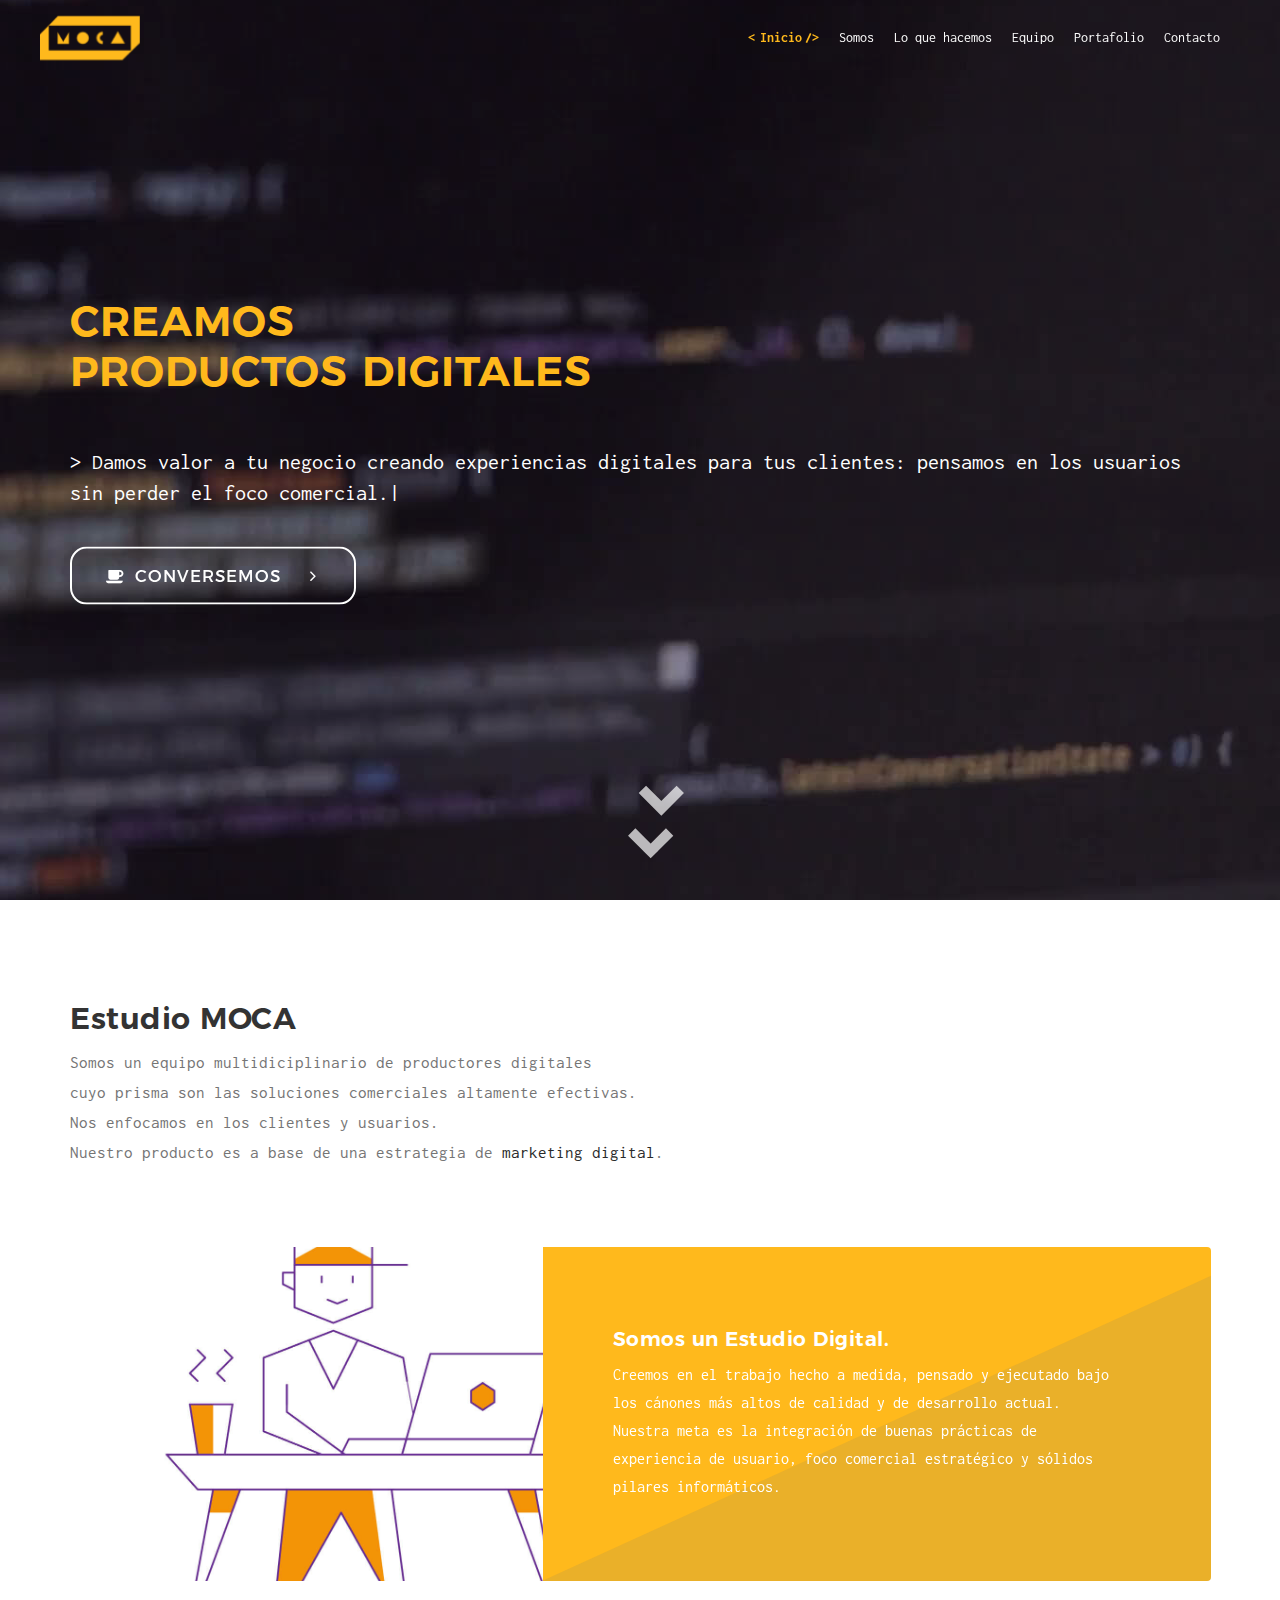
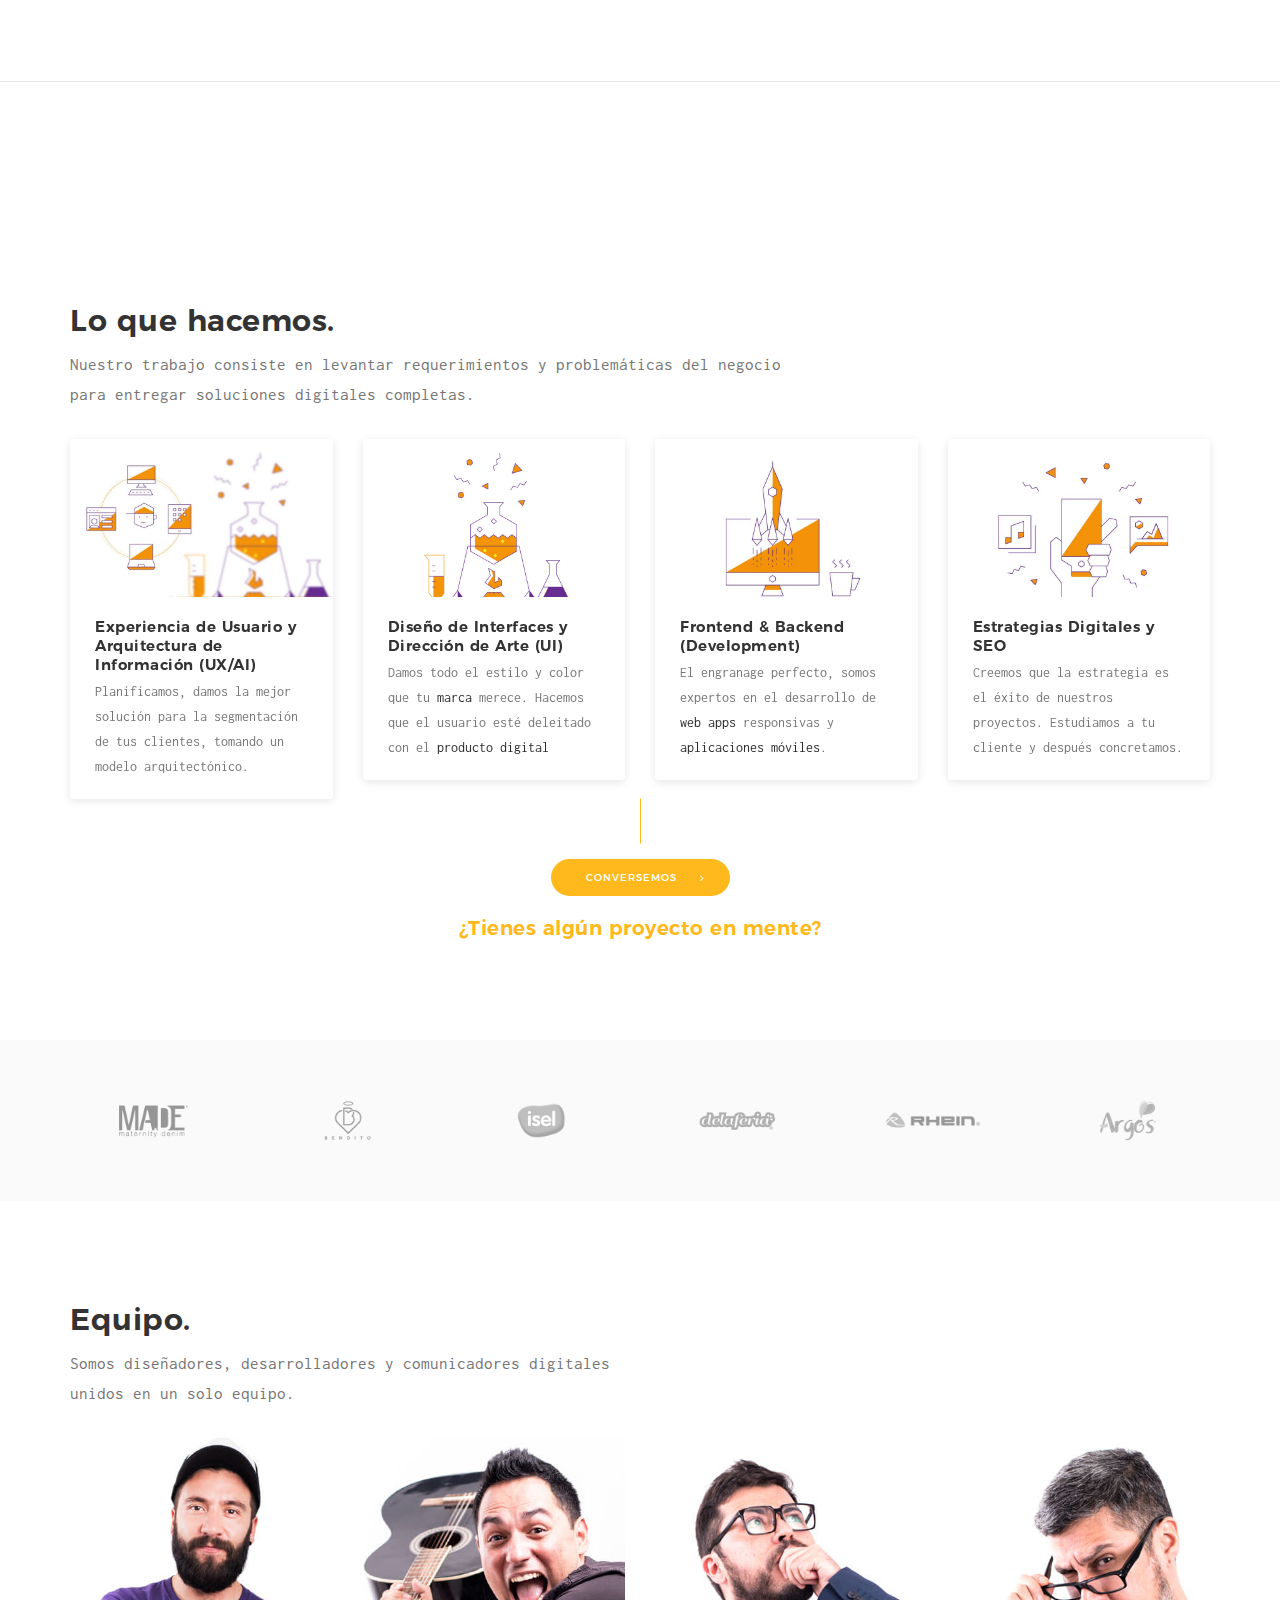
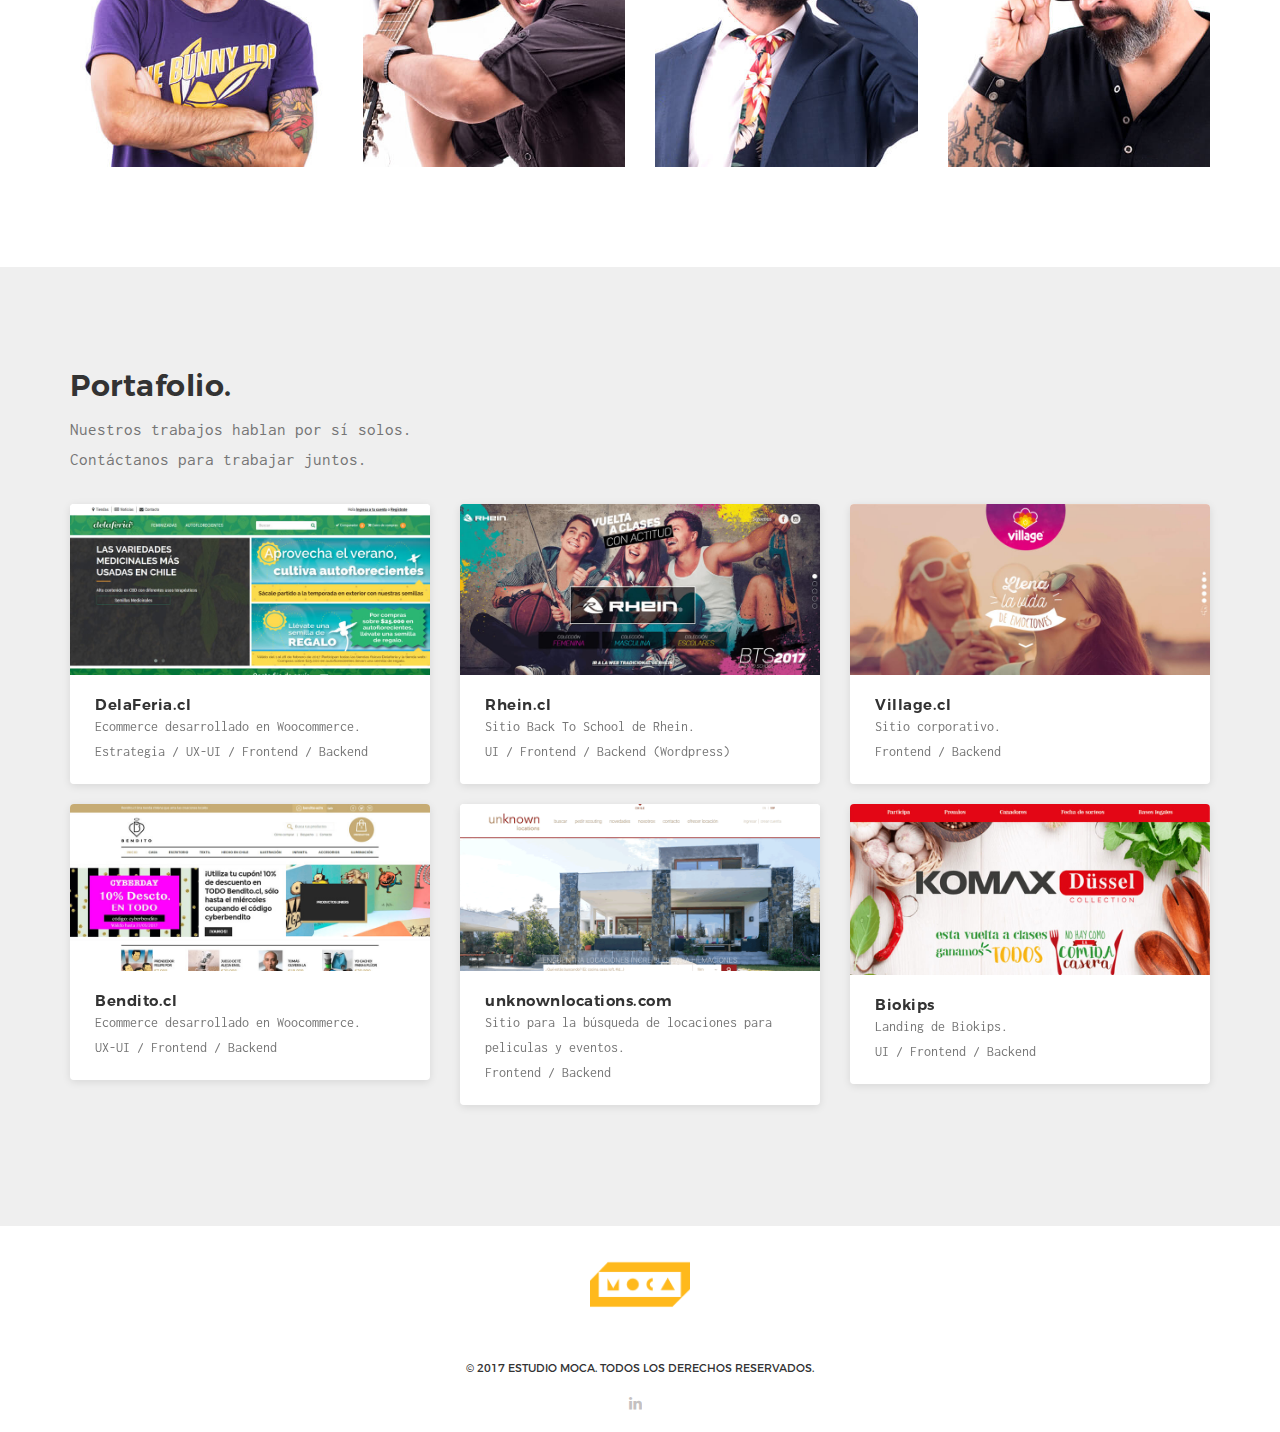
==== commit e7dfd01f: "Ajustes texto SOMOS" ====
--- a/web/index.html
+++ b/web/index.html
@@ -134,7 +134,7 @@
                     <div class="col-sm-12 ">
                         <div class="main-lead mb-80">
                             <h3 class="mb-10">Estudio MOCA</h3>
-                            <p>Somos un equipo de multidiciplinario de productores digitales <br>cuyo prisma son las soluciones comerciales altamente efectivas. <br>Nos enfocamos en los clientes y usuarios.
+                            <p>Somos un equipo multidiciplinario de productores digitales <br>cuyo prisma son las soluciones comerciales altamente efectivas. <br>Nos enfocamos en los clientes y usuarios.
                                 <br>Nuestro producto es a base de una estrategia de <strong>marketing digital</strong>.
                             </p>
                         </div>
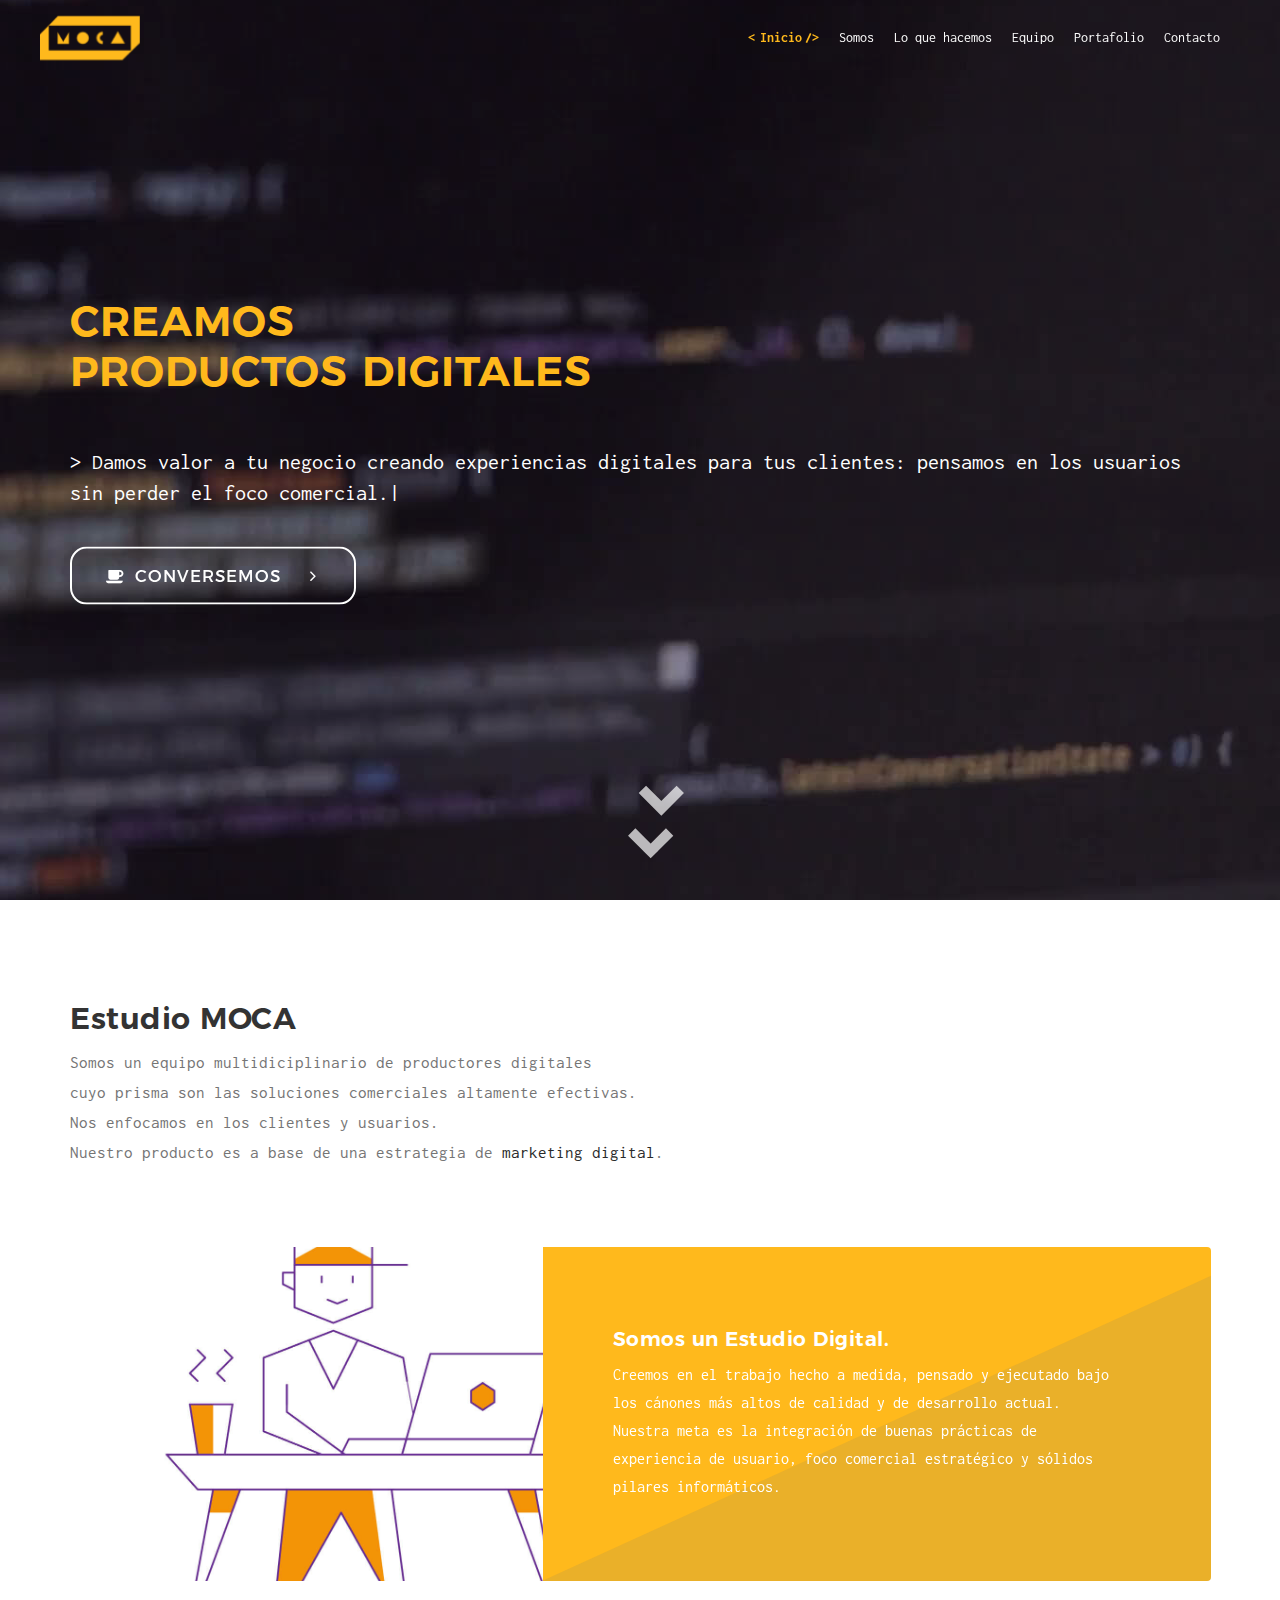
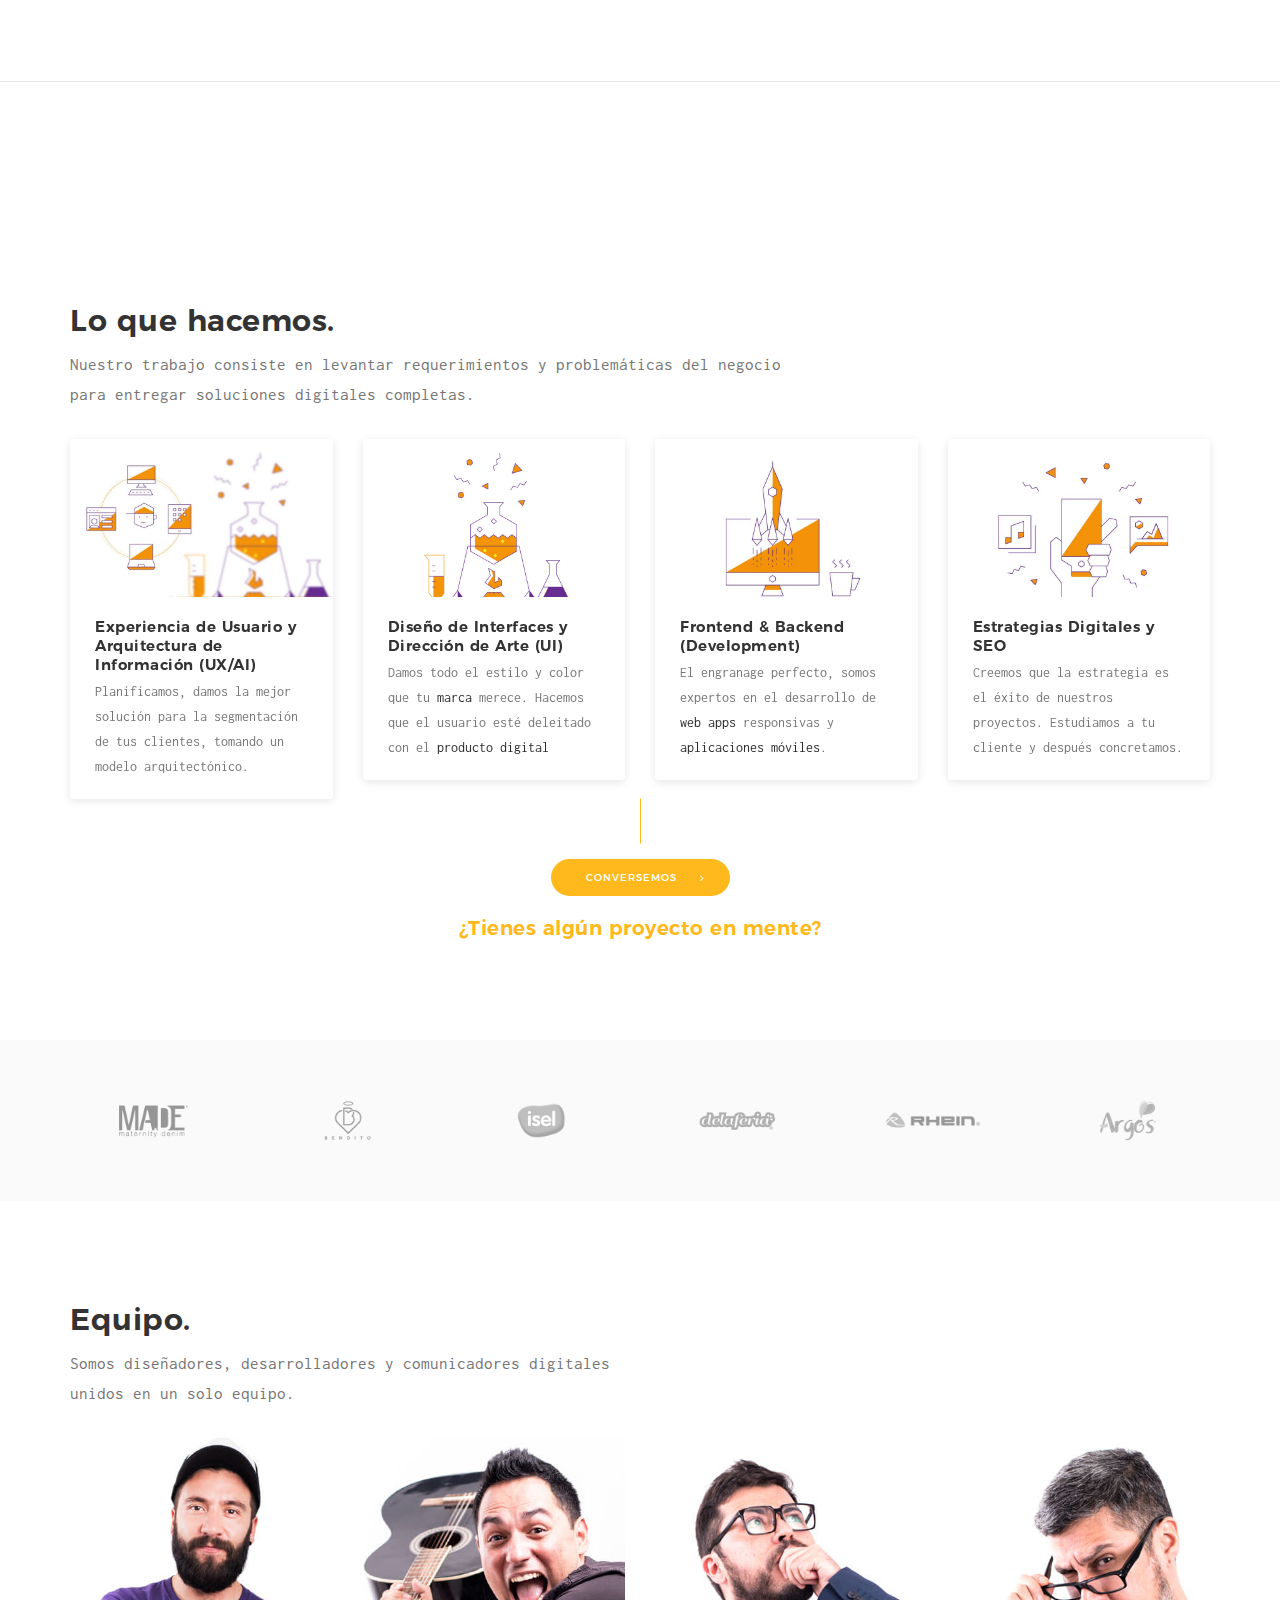
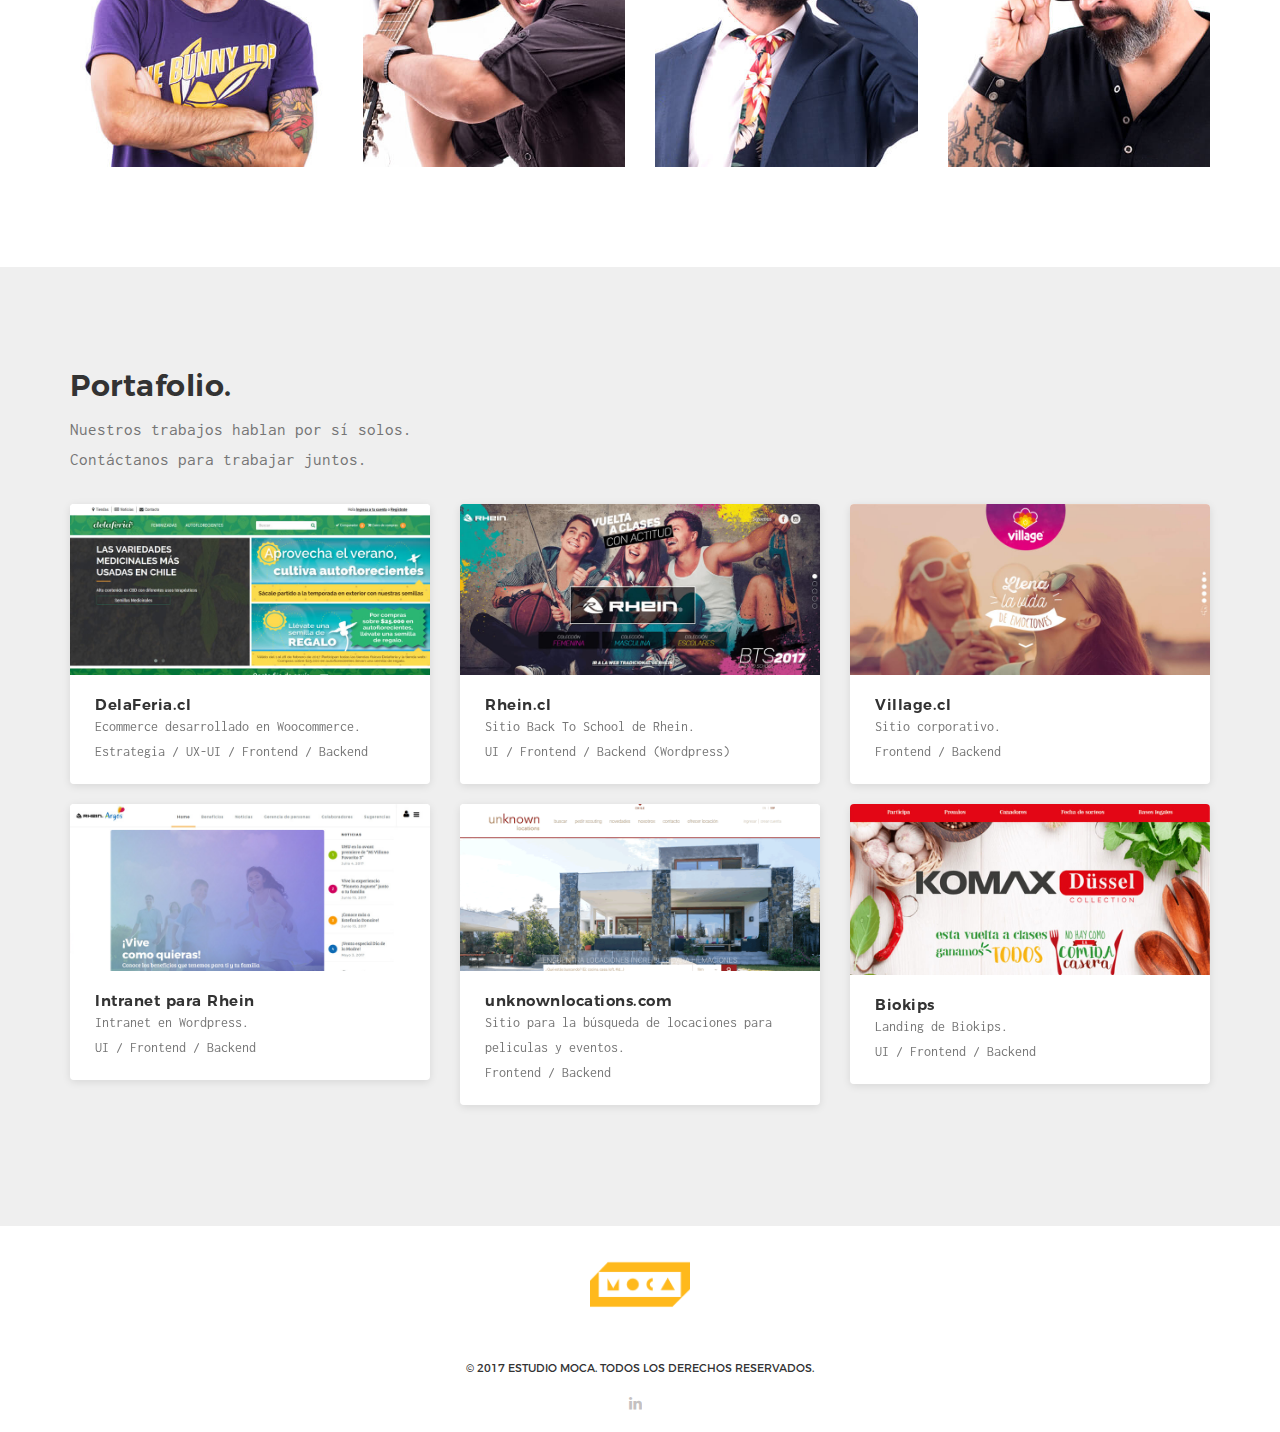
==== commit 4f408ff7: "reemplaza rhein por bendito" ====
--- a/web/index.html
+++ b/web/index.html
@@ -456,11 +456,11 @@
                            <!--box-->
                            <div class="box work">
                                <div class="box-img">
-                                   <img src="img/portfolio/bendito.jpg" alt="Tienda Bendito">
+                                   <img src="img/portfolio/rhein-intra.jpg" alt="Intranet Rhein">
                                </div>
                                <div class="box-content">
-                                   <h3>Bendito.cl</h3>
-                                   <p>Ecommerce desarrollado en Woocommerce.<br>UX-UI / Frontend / Backend</p>
+                                   <h3>Intranet para Rhein</h3>
+                                   <p>Intranet en Wordpress.<br>UI / Frontend / Backend</p>
                                </div>
                            </div>
                            <!--End box-->
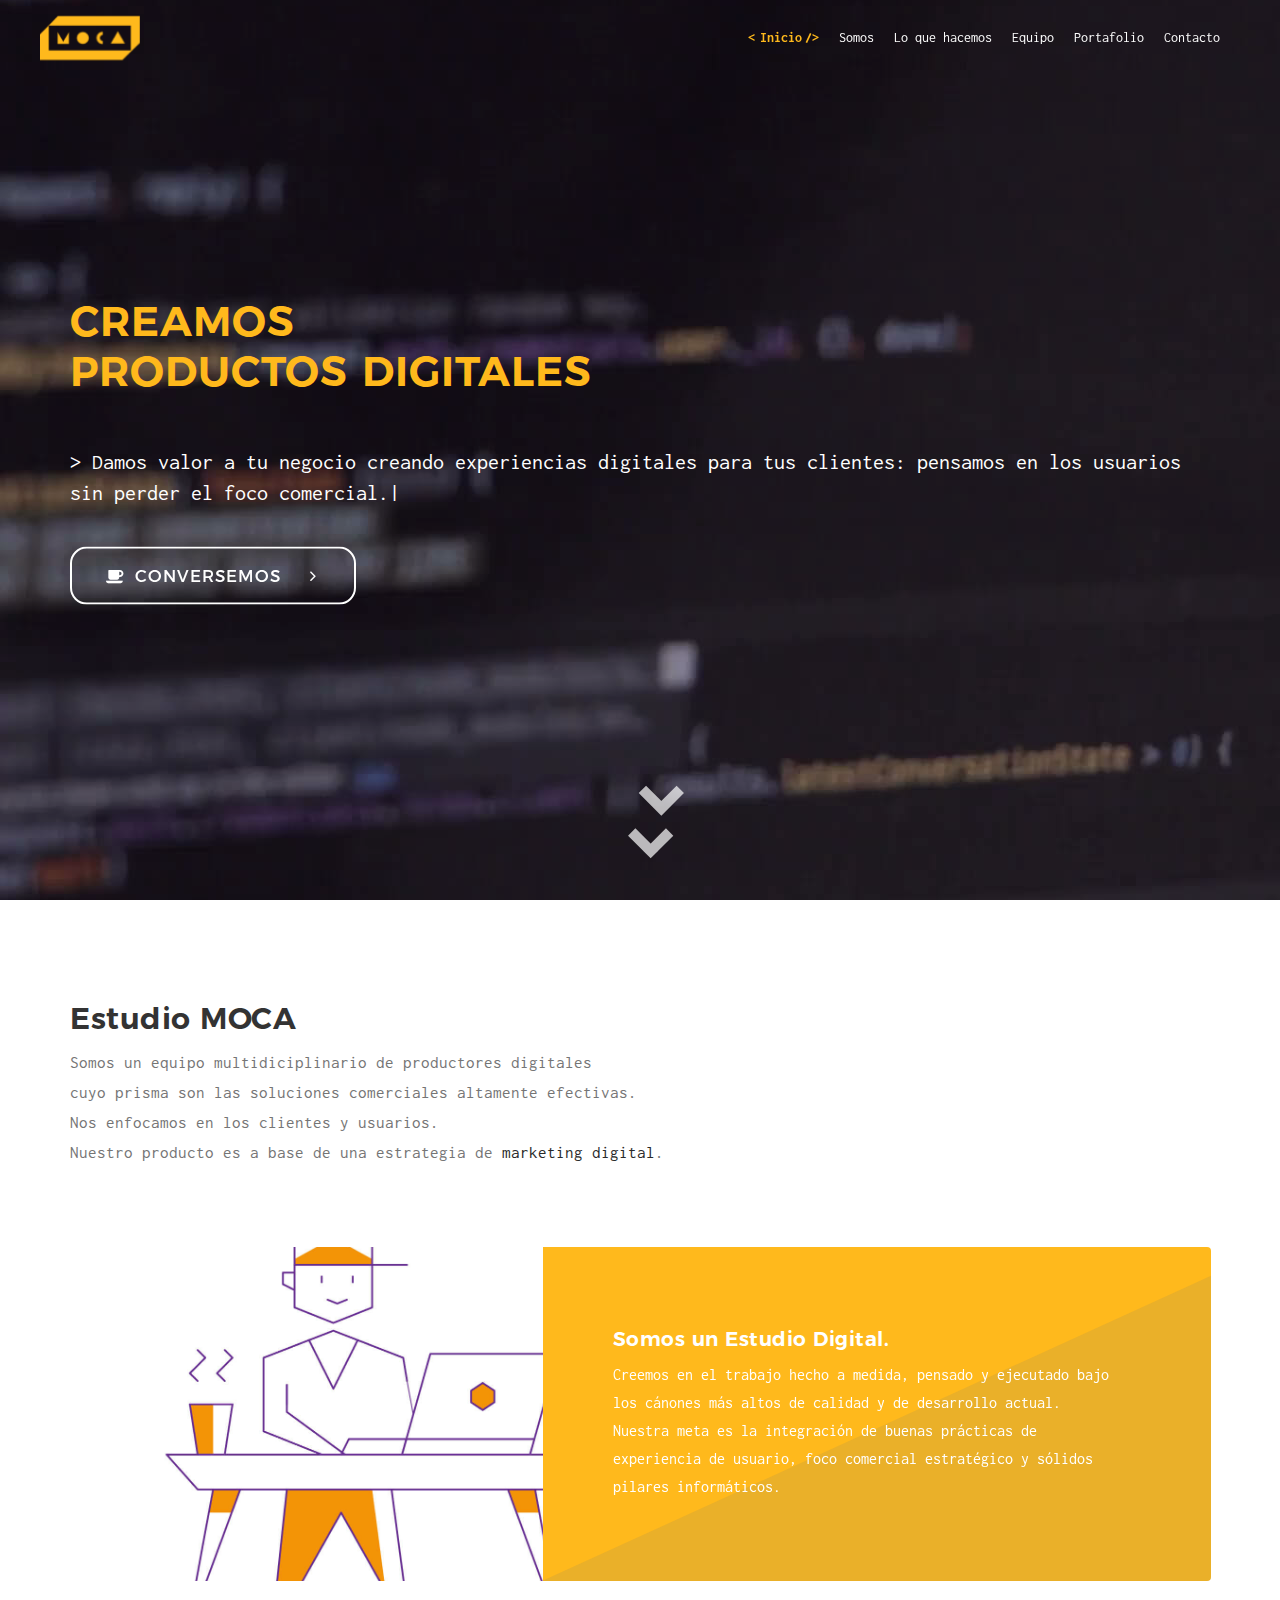
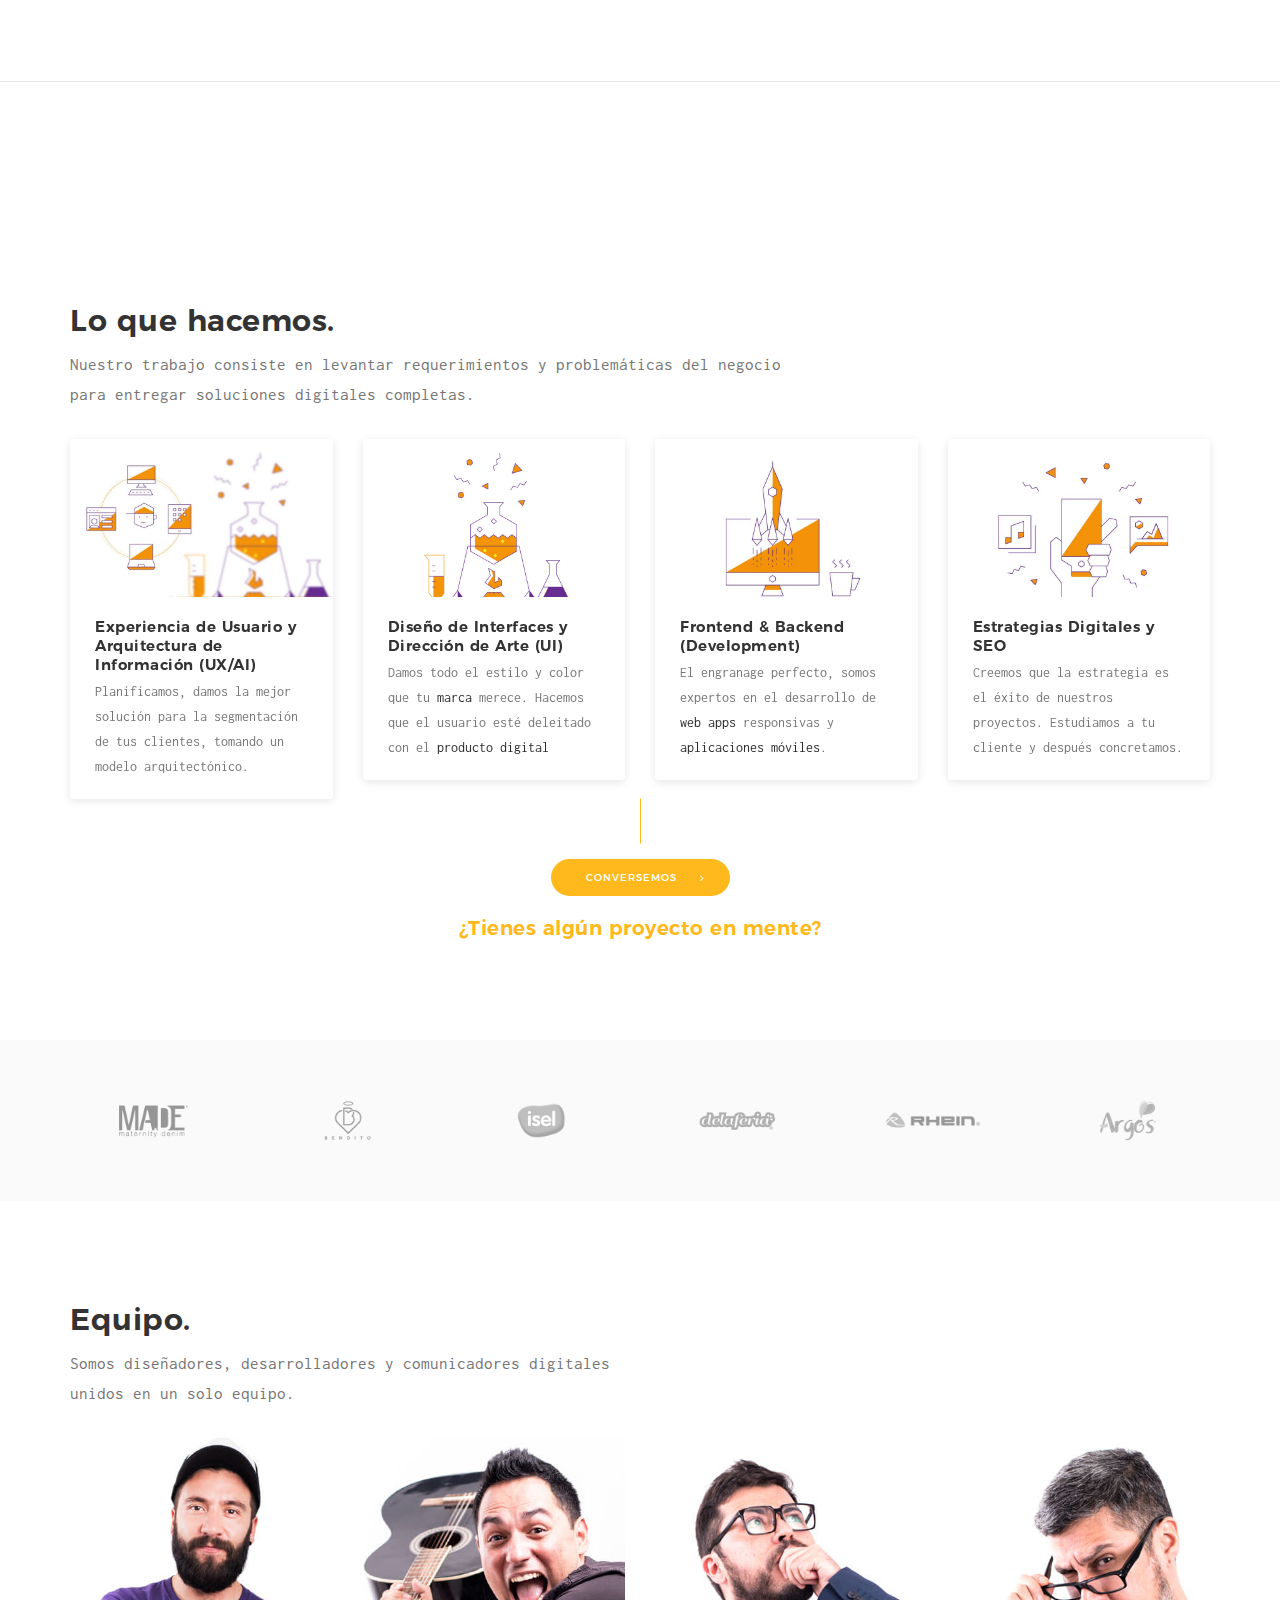
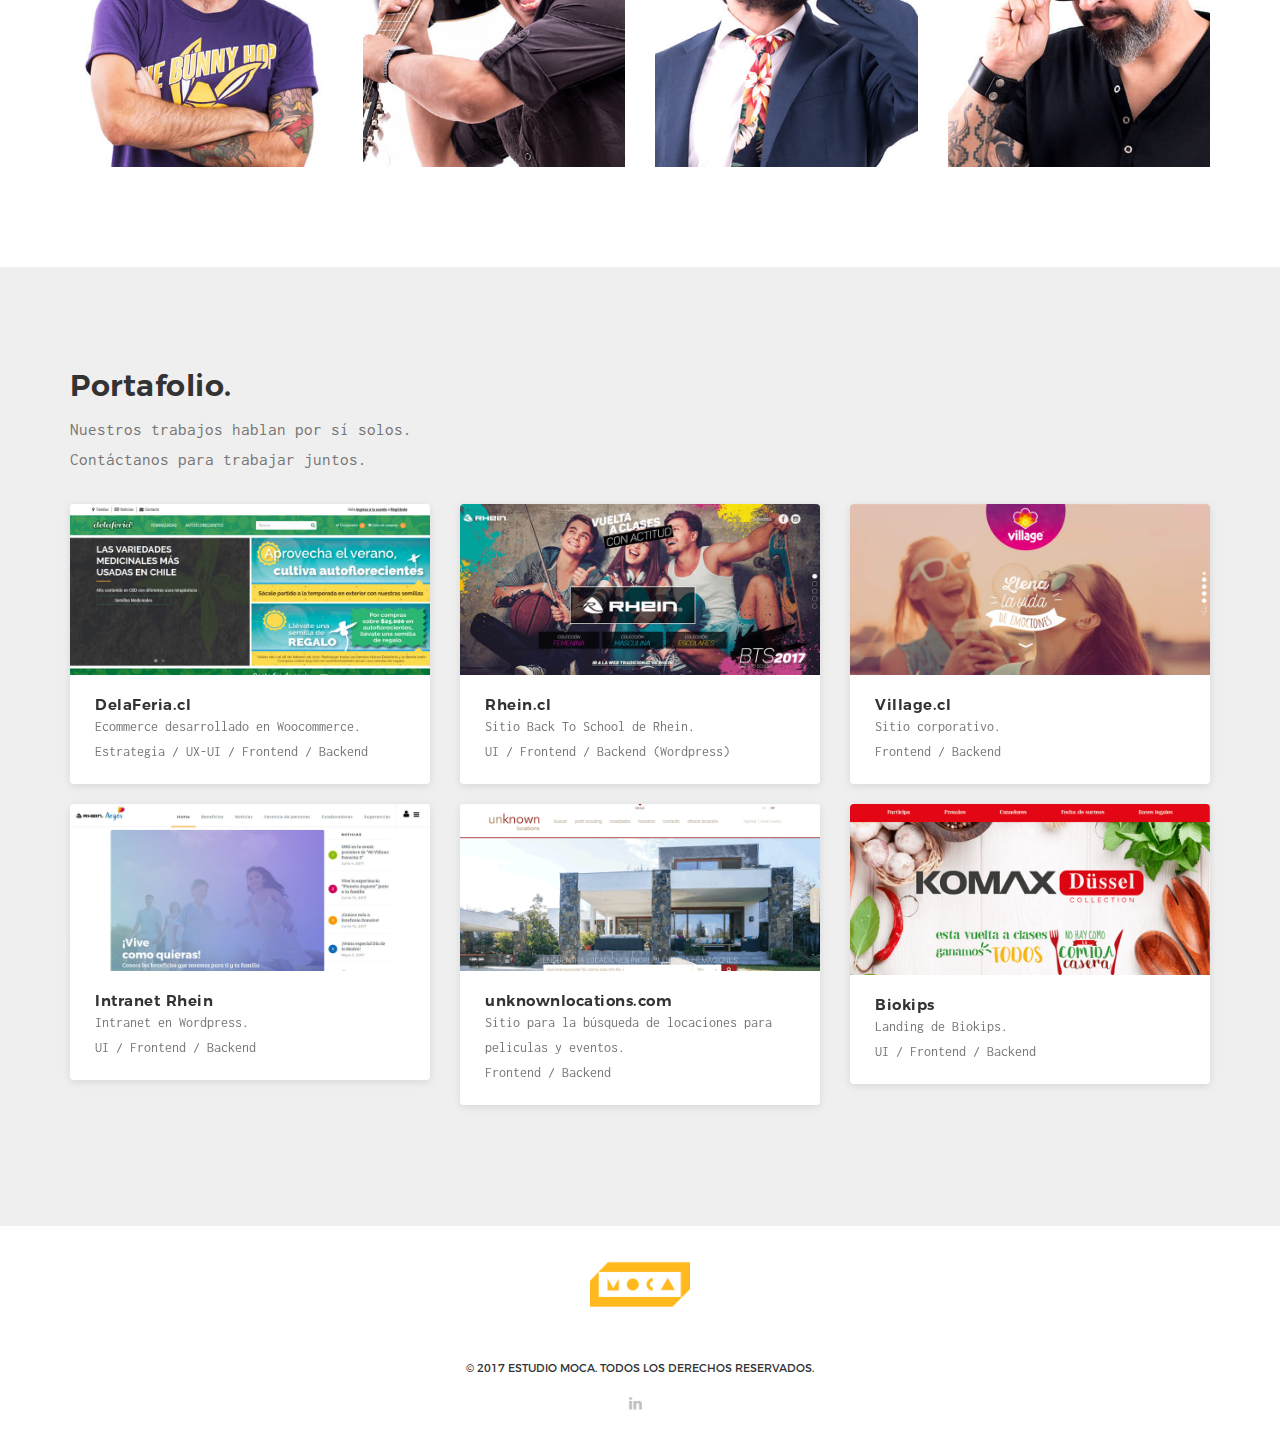
==== commit cf52d2ba: "mejora texto" ====
--- a/web/index.html
+++ b/web/index.html
@@ -459,7 +459,7 @@
                                    <img src="img/portfolio/rhein-intra.jpg" alt="Intranet Rhein">
                                </div>
                                <div class="box-content">
-                                   <h3>Intranet para Rhein</h3>
+                                   <h3>Intranet Rhein</h3>
                                    <p>Intranet en Wordpress.<br>UI / Frontend / Backend</p>
                                </div>
                            </div>
--- a/web/css/main.css
+++ b/web/css/main.css
@@ -25,7 +25,7 @@
 	18.Media queries
 /*Preloader*/
 body {
-  background-color: #ffb91c;
+  background-color: #6F2887;
   transition: all 0.5s; }
   body.no-scroll {
     overflow-y: hidden; }
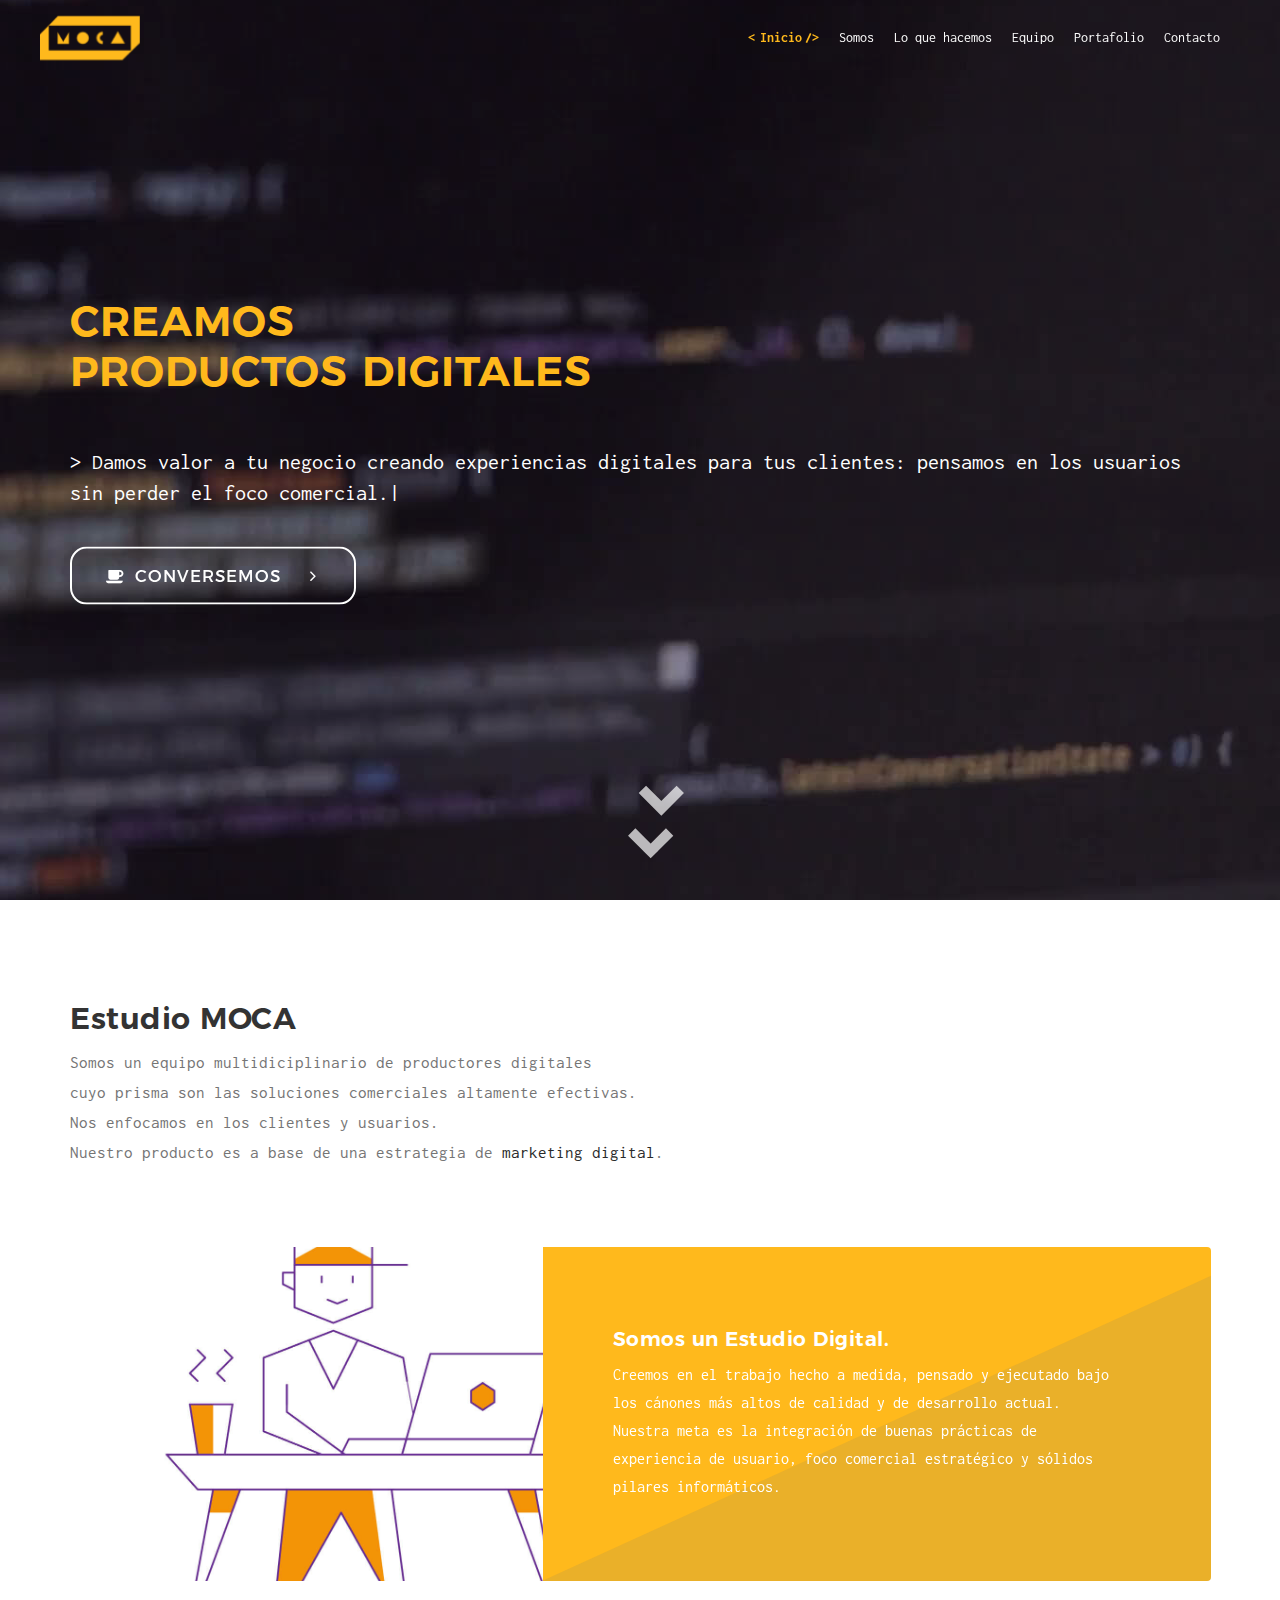
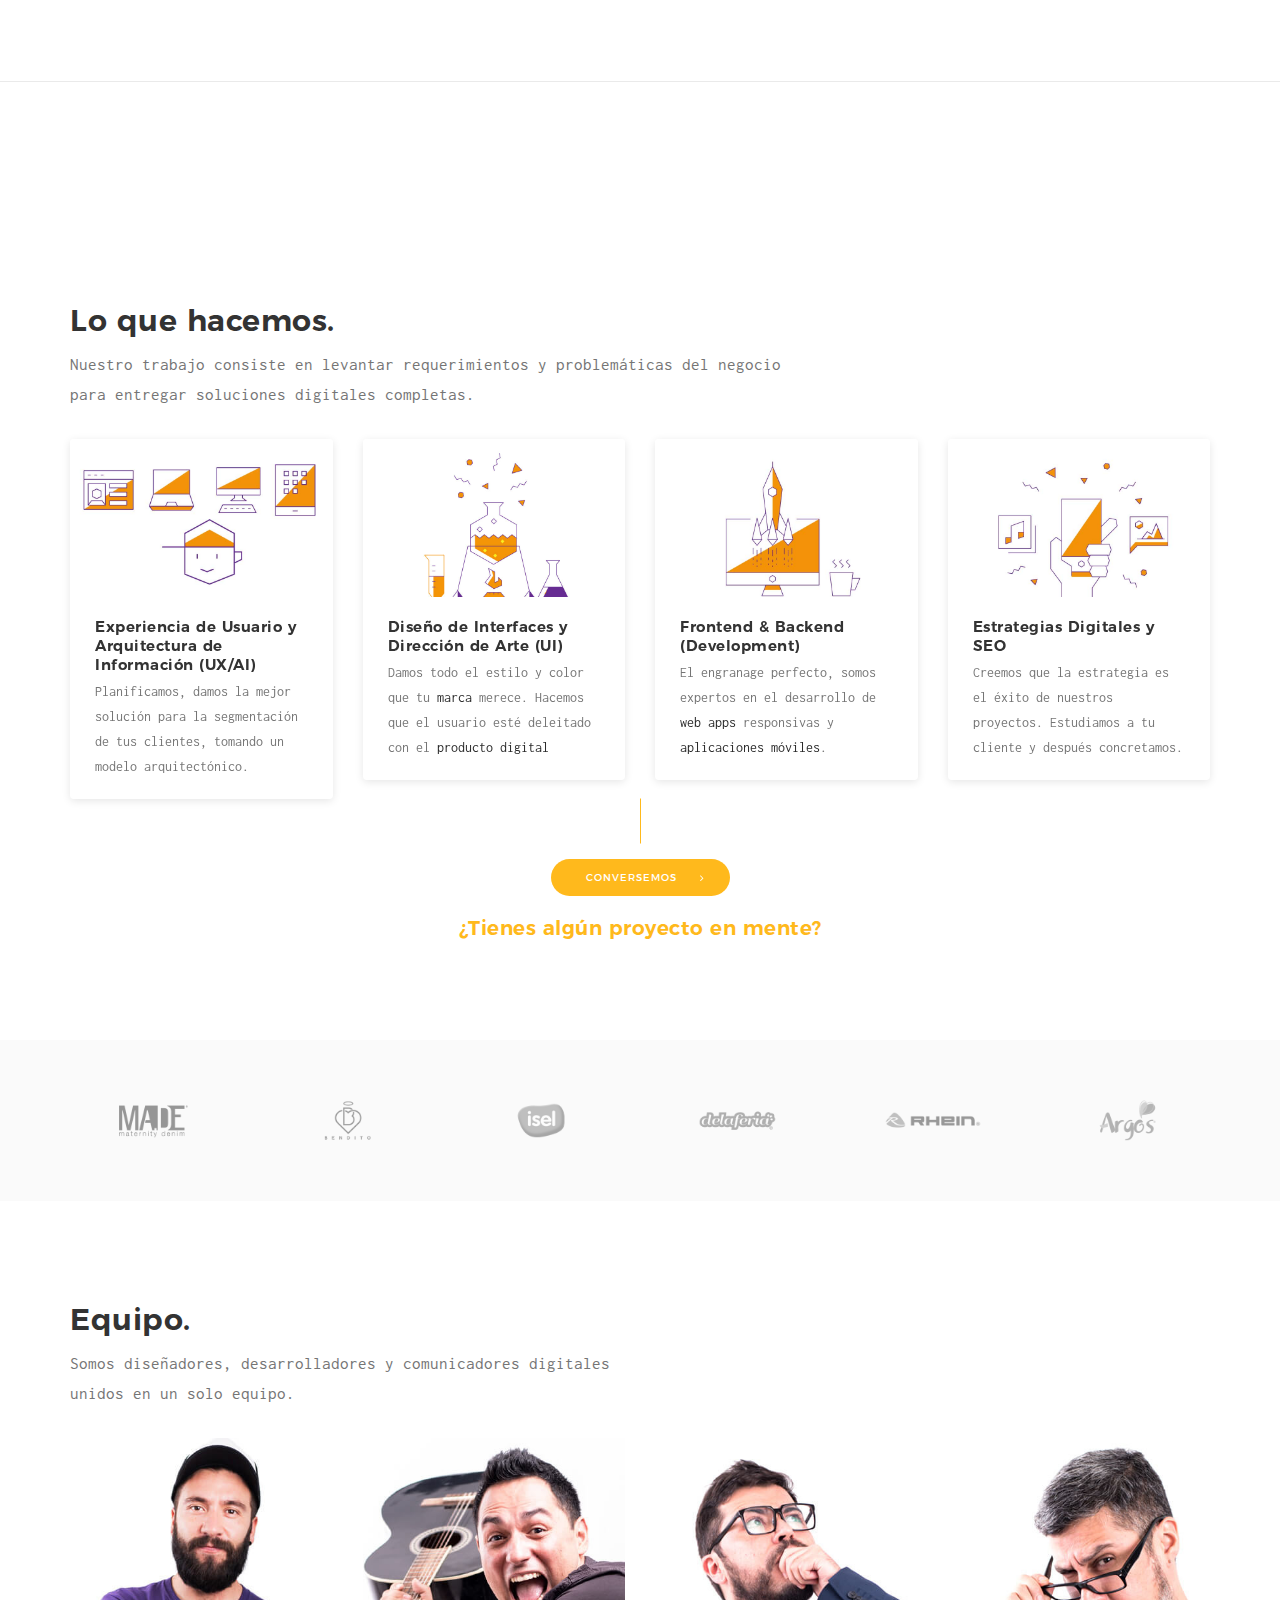
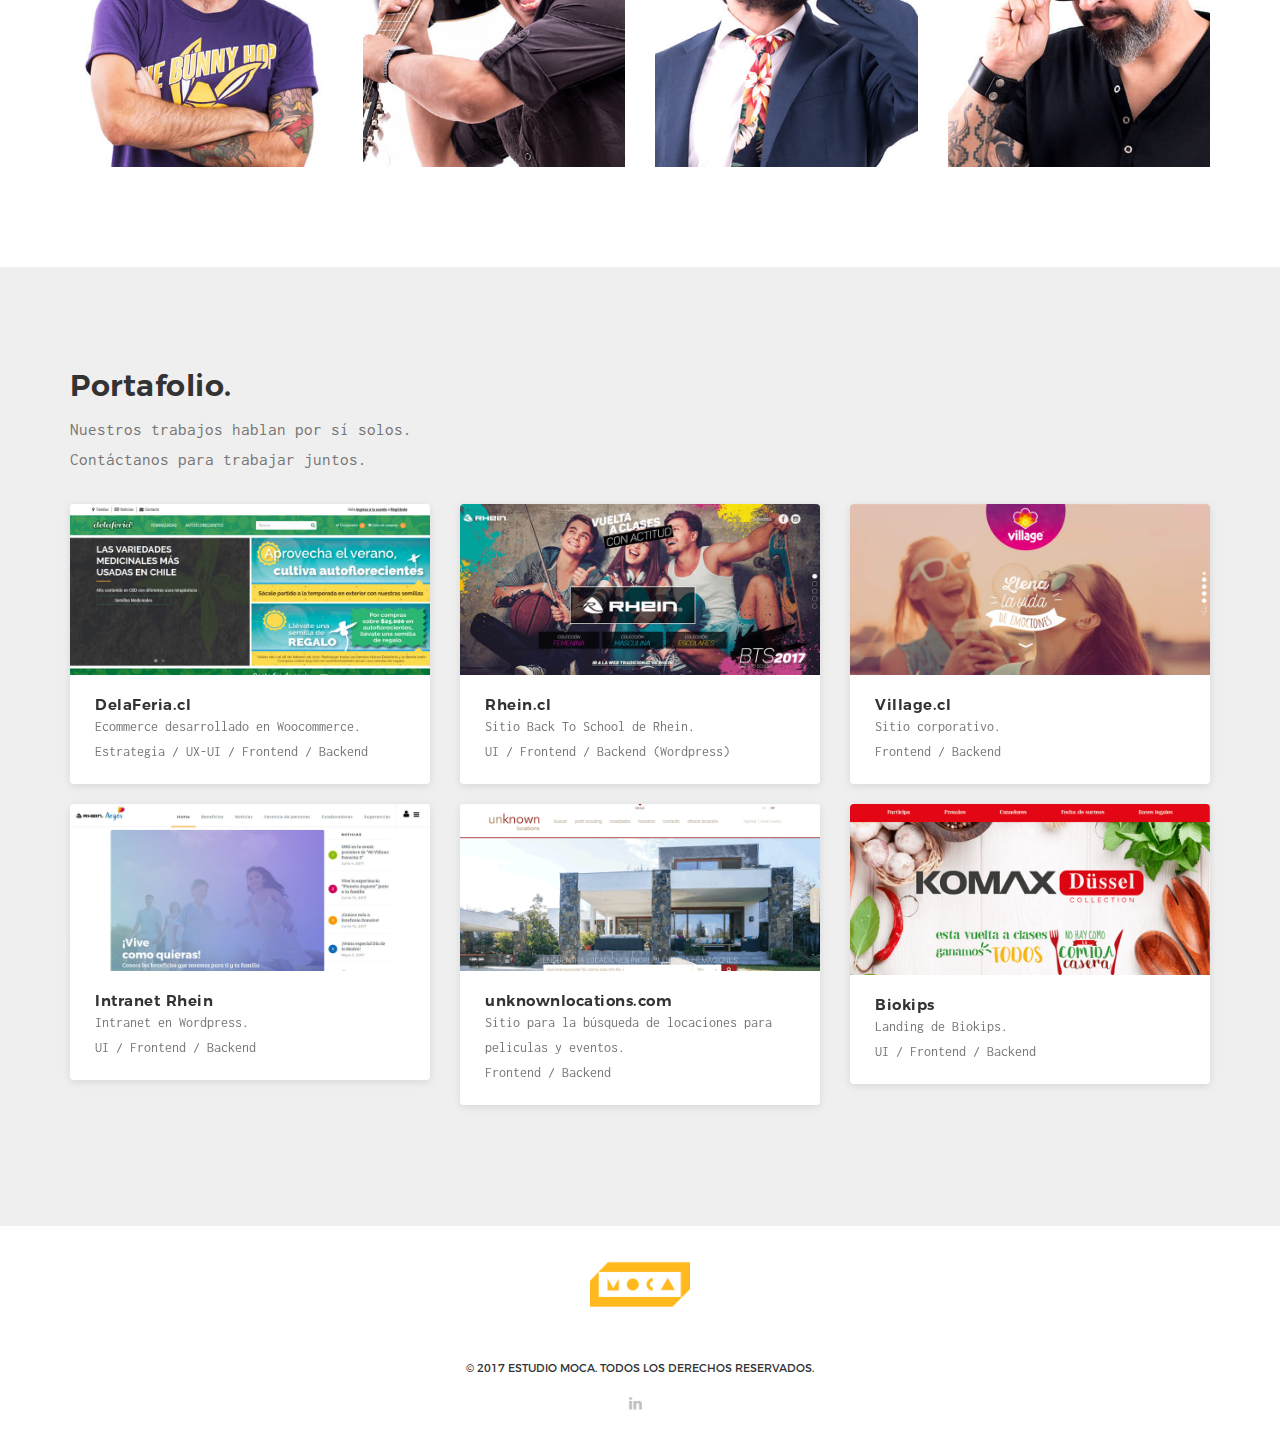
==== commit 11b2c352: "Se agrega captcha y sincroniza con FTP" ====
--- a/web/index.html
+++ b/web/index.html
@@ -19,11 +19,27 @@
     <link href="css/venobox.css" type="text/css" rel="stylesheet" media="all">
     <link href="css/fonts.css" rel="stylesheet" type="text/css" media="all">
 
+    <!--Javascript-->
+    <script src="js/jquery-1.12.4.min.js" type="text/javascript"></script>
+    <script src="js/owl.carousel.js" type="text/javascript"></script>
+    <script src="js/venobox.min.js" type="text/javascript"></script>
+    <script src="js/script.js" type="text/javascript"></script>
+    <!-- Google analytics -->
+    <!-- End google analytics -->
+
+    <script src='https://www.google.com/recaptcha/api.js'></script>
     <script>
-        (function(i,s,o,g,r,a,m){i['GoogleAnalyticsObject']=r;i[r]=i[r]||function(){
-                (i[r].q=i[r].q||[]).push(arguments)},i[r].l=1*new Date();a=s.createElement(o),
-            m=s.getElementsByTagName(o)[0];a.async=1;a.src=g;m.parentNode.insertBefore(a,m)
-        })(window,document,'script','https://www.google-analytics.com/analytics.js','ga');
+        (function (i, s, o, g, r, a, m) {
+            i['GoogleAnalyticsObject'] = r;
+            i[r] = i[r] || function () {
+                (i[r].q = i[r].q || []).push(arguments)
+            }, i[r].l = 1 * new Date();
+            a = s.createElement(o),
+                m = s.getElementsByTagName(o)[0];
+            a.async = 1;
+            a.src = g;
+            m.parentNode.insertBefore(a, m)
+        })(window, document, 'script', 'https://www.google-analytics.com/analytics.js', 'ga');
 
         ga('create', 'UA-90854345-1', 'auto');
         ga('send', 'pageview');
@@ -56,7 +72,7 @@
             <header class="header">
                 <div class="logo left-part">
                     <h1>
-                        <a class="home" href="#inicio" title="Estudio MOCA"  onclick="ga('send', 'event', 'Logo');">
+                        <a class="home" href="#inicio" title="Estudio MOCA" onclick="ga('send', 'event', 'Logo');">
                             <img alt="Estudio MOCA - Marketing Digital, Desarrollo de Aplicaciones y Web" src="img/logo.png">
                         </a>
                     </h1>
@@ -69,12 +85,21 @@
 
                 <nav>
                     <ul>
-                        <li class="page active"><a href="#inicio" title="Inicio" onclick="ga('send', 'event','Menu', 'Inicio');">Inicio</a></li>
-                        <li class="page"><a href="#somos" title="Somos" onclick="ga('send', 'event','Menu', 'Somos');">Somos</a></li>
-                        <li class="page"><a href="#lo-que-hacemos" title="Lo que hacemos" onclick="ga('send', 'event','Menu', 'QueHacemos');">Lo que hacemos</a></li>
-                        <li class="page"><a href="#equipo" title="Equipo" onclick="ga('send', 'event','Menu', 'Equipo');">Equipo</a></li>
-                        <li class="page"><a href="#portafolio" title="Portafolio" onclick="ga('send', 'event','Menu', 'Portafolio');">Portafolio</a></li>
-                        <li><a href="#" class="btn-contact" title="Contacto" >Contacto</a></li>
+                        <li class="page active">
+                            <a href="#inicio" title="Inicio" onclick="ga('send', 'event','Menu', 'Inicio');">Inicio</a>
+                        </li>
+                        <li class="page"><a href="#somos" title="Somos" onclick="ga('send', 'event','Menu', 'Somos');">Somos</a>
+                        </li>
+                        <li class="page">
+                            <a href="#lo-que-hacemos" title="Lo que hacemos" onclick="ga('send', 'event','Menu', 'QueHacemos');">Lo
+                                que hacemos</a></li>
+                        <li class="page">
+                            <a href="#equipo" title="Equipo" onclick="ga('send', 'event','Menu', 'Equipo');">Equipo</a>
+                        </li>
+                        <li class="page">
+                            <a href="#portafolio" title="Portafolio" onclick="ga('send', 'event','Menu', 'Portafolio');">Portafolio</a>
+                        </li>
+                        <li><a href="#" class="btn-contact" title="Contacto">Contacto</a></li>
                     </ul>
                 </nav>
                 <progress value="0" id="progressBar">
@@ -118,7 +143,9 @@
                     <!--End row-->
                 </div>
                 <!--End container-->
-                <a class="home-down home" href="#somos" onclick="ga('send', 'event','Inicio', 'Flechas');"><div class="arrows"></div></a>
+                <a class="home-down home" href="#somos" onclick="ga('send', 'event','Inicio', 'Flechas');">
+                    <div class="arrows"></div>
+                </a>
 
             </div>
             <!--End inner moca-->
@@ -134,7 +161,9 @@
                     <div class="col-sm-12 ">
                         <div class="main-lead mb-80">
                             <h3 class="mb-10">Estudio MOCA</h3>
-                            <p>Somos un equipo multidiciplinario de productores digitales <br>cuyo prisma son las soluciones comerciales altamente efectivas. <br>Nos enfocamos en los clientes y usuarios.
+                            <p>Somos un equipo multidiciplinario de productores digitales <br>cuyo prisma son las
+                                soluciones comerciales altamente efectivas. <br>Nos enfocamos en los clientes y
+                                usuarios.
                                 <br>Nuestro producto es a base de una estrategia de <strong>marketing digital</strong>.
                             </p>
                         </div>
@@ -294,241 +323,255 @@
                         <li><img src="img/logo/delaferia.png" alt="Delaferia Semillas de Marihuana"></li>
                         <li><img src="img/logo/rhein.png" alt="Cuadernos y artículos de oficina Rhein"></li>
                         <li><img src="img/logo/argos.png" alt="Argos Cotillón"></li>
-                     </ul>
-                  </div>
-                  <!--End row-->
-               </div>
-               <!--End container-->
-            </section>
-            <!--End client  section-->
-
-            <!--Equipo section-->
-            <section id="equipo" class="equipo pt-100 pb-100">
-               <!--Container-->
-               <div class="container">
-                  <!--Row-->
-                  <div class="row">
-                     <div class="col-sm-12 ">
+                    </ul>
+                </div>
+                <!--End row-->
+            </div>
+            <!--End container-->
+        </section>
+        <!--End client  section-->
+
+        <!--Equipo section-->
+        <section id="equipo" class="equipo pt-100 pb-100">
+            <!--Container-->
+            <div class="container">
+                <!--Row-->
+                <div class="row">
+                    <div class="col-sm-12 ">
                         <div class="main-lead mb-30">
-                           <h3 class="mb-10">Equipo.</h3>
-                            <p>Somos <span>diseñadores, desarrolladores y comunicadores digitales</span><br><span>unidos en un solo equipo</span>.</p>
-                        </div>
-                     </div>
-                  </div>
-                  <!--End row-->
-               </div>
-               <!--End container-->
-               <!--Container-->
-               <div class="container">
-                  <!--Row-->
-                  <div class="row">
-                     <div class="col-sm-3">
+                            <h3 class="mb-10">Equipo.</h3>
+                            <p>Somos <span>diseñadores, desarrolladores y comunicadores digitales</span><br><span>unidos en un solo equipo</span>.
+                            </p>
+                        </div>
+                    </div>
+                </div>
+                <!--End row-->
+            </div>
+            <!--End container-->
+            <!--Container-->
+            <div class="container">
+                <!--Row-->
+                <div class="row">
+                    <div class="col-sm-3">
                         <!--equipo block-->
                         <div class="equipo-block">
-                           <!--equipo info-->
-                           <div class="equipo-info">
-                              <h6 class=" text-center">Claudio Monardes<span> Líder de proyectos</span></h6>
-                              <ul class="equipo-socials">
-                                 <li><a title="Ir al perfil de Linkedin" onclick="ga('send', 'event','Equipo', 'Linkedin', 'Claudio');" target="_blank" href="https://www.linkedin.com/in/claudio-monardes-885a9667/"><i class="icon-linkedin"></i></a></li>
-                              </ul>
-                           </div>
-                           <!--End equipo info-->
-                           <img src="img/team/cmonardes.jpg" alt="Claudio Monardes">
+                            <!--equipo info-->
+                            <div class="equipo-info">
+                                <h6 class=" text-center">Claudio Monardes<span> Líder de proyectos</span></h6>
+                                <ul class="equipo-socials">
+                                    <li>
+                                        <a title="Ir al perfil de Linkedin" onclick="ga('send', 'event','Equipo', 'Linkedin', 'Claudio');" target="_blank" href="https://www.linkedin.com/in/claudio-monardes-885a9667/"><i class="icon-linkedin"></i></a>
+                                    </li>
+                                </ul>
+                            </div>
+                            <!--End equipo info-->
+                            <img src="img/team/cmonardes.jpg" alt="Claudio Monardes">
                         </div>
                         <!--End equipo block-->
-                     </div>
-                     <div class="col-sm-3">
+                    </div>
+                    <div class="col-sm-3">
                         <!--equipo block-->
                         <div class="equipo-block text-center">
-                           <!--equipo info-->
-                           <div class="equipo-info ">
-                              <h6 class=" text-center">Álvaro León<span> Director comercial</span></h6>
-                              <ul class="equipo-socials">
-                                  <li><a title="Ir al perfil de Linkedin" onclick="ga('send', 'event','Equipo', 'Linkedin', 'Alvaro');" target="_blank" href="https://www.linkedin.com/in/aleonn/"><i class="icon-linkedin"></i></a></li>
-                              </ul>
-                           </div>
-                           <!--End equipo info-->
-                           <img src="img/team/aleon.jpg" alt="Álvaro León">
+                            <!--equipo info-->
+                            <div class="equipo-info ">
+                                <h6 class=" text-center">Álvaro León<span> Director comercial</span></h6>
+                                <ul class="equipo-socials">
+                                    <li>
+                                        <a title="Ir al perfil de Linkedin" onclick="ga('send', 'event','Equipo', 'Linkedin', 'Alvaro');" target="_blank" href="https://www.linkedin.com/in/aleonn/"><i class="icon-linkedin"></i></a>
+                                    </li>
+                                </ul>
+                            </div>
+                            <!--End equipo info-->
+                            <img src="img/team/aleon.jpg" alt="Álvaro León">
                         </div>
                         <!--End equipo block-->
-                     </div>
-                     <div class="col-sm-3">
+                    </div>
+                    <div class="col-sm-3">
                         <!--equipo block-->
                         <div class="equipo-block text-center">
-                           <!--equipo info-->
-                           <div class="equipo-info ">
-                              <h6 class=" text-center">Gonzalo Camus<span> Director UX/UI</span></h6>
-                              <ul class="equipo-socials">
-                                  <li><a title="Ir al perfil de Linkedin" onclick="ga('send', 'event','Equipo', 'Linkedin', 'Gonzalo');" target="_blank" href="https://www.linkedin.com/in/gonzalocamus/"><i class="icon-linkedin"></i></a></li>
-                              </ul>
-                           </div>
-                           <!--End equipo info-->
-                           <img src="img/team/gcamus.jpg" alt="Gonzalo Camus">
+                            <!--equipo info-->
+                            <div class="equipo-info ">
+                                <h6 class=" text-center">Gonzalo Camus<span> Director UX/UI</span></h6>
+                                <ul class="equipo-socials">
+                                    <li>
+                                        <a title="Ir al perfil de Linkedin" onclick="ga('send', 'event','Equipo', 'Linkedin', 'Gonzalo');" target="_blank" href="https://www.linkedin.com/in/gonzalocamus/"><i class="icon-linkedin"></i></a>
+                                    </li>
+                                </ul>
+                            </div>
+                            <!--End equipo info-->
+                            <img src="img/team/gcamus.jpg" alt="Gonzalo Camus">
                         </div>
                         <!--End equipo block-->
-                     </div>
-                     <div class="col-sm-3">
+                    </div>
+                    <div class="col-sm-3">
                         <!--equipo block-->
                         <div class="equipo-block text-center">
-                           <!--equipo info-->
-                           <div class="equipo-info ">
-                              <h6 class="text-center">Jorge Carrillo<span> Director de proyectos</span></h6>
-                              <ul class="equipo-socials">
-                                  <li><a title="Ir al perfil de Linkedin" onclick="ga('send', 'event','Equipo', 'Linkedin', 'Jorge');" target="_blank" href="https://www.linkedin.com/in/jorgecarrilloaguila/"><i class="icon-linkedin"></i></a></li>
-                              </ul>
-                           </div>
-                           <!--End equipo info-->
-                           <img src="img/team/jcarrillo.jpg" alt="Jorge Carrillo">
+                            <!--equipo info-->
+                            <div class="equipo-info ">
+                                <h6 class="text-center">Jorge Carrillo<span> Director de proyectos</span></h6>
+                                <ul class="equipo-socials">
+                                    <li>
+                                        <a title="Ir al perfil de Linkedin" onclick="ga('send', 'event','Equipo', 'Linkedin', 'Jorge');" target="_blank" href="https://www.linkedin.com/in/jorgecarrilloaguila/"><i class="icon-linkedin"></i></a>
+                                    </li>
+                                </ul>
+                            </div>
+                            <!--End equipo info-->
+                            <img src="img/team/jcarrillo.jpg" alt="Jorge Carrillo">
                         </div>
                         <!--End equipo block-->
-                     </div>
-                  </div>
-                  <!--End row-->
-               </div>
-               <!--End container-->
-            </section>
-            <!--End equipo  section-->
-
-            <!--Portafolio section-->
-            <section id="portafolio" class="portfolio bg-grey pt-100 pb-100">
-               <!--Container-->
-               <div class="container">
-                  <!--Row-->
-                  <div class="row">
-                     <div class="col-sm-12 ">
+                    </div>
+                </div>
+                <!--End row-->
+            </div>
+            <!--End container-->
+        </section>
+        <!--End equipo  section-->
+
+        <!--Portafolio section-->
+        <section id="portafolio" class="portfolio bg-grey pt-100 pb-100">
+            <!--Container-->
+            <div class="container">
+                <!--Row-->
+                <div class="row">
+                    <div class="col-sm-12 ">
                         <div class="main-lead mb-30">
-                           <h3 class="mb-10">Portafolio.</h3>
-                           <p>Nuestros trabajos hablan por sí solos.
-                              <br> Contáctanos para trabajar juntos.
-                           </p>
-                        </div>
-                     </div>
-                  </div>
-                  <!--End row-->
-               </div>
-               <!--End container-->
-               <!--Container-->
-               <div class="container ">
-                  <!--Row-->
-                  <div class="row">
-                     <div class="col-sm-4">
+                            <h3 class="mb-10">Portafolio.</h3>
+                            <p>Nuestros trabajos hablan por sí solos.
+                                <br> Contáctanos para trabajar juntos.
+                            </p>
+                        </div>
+                    </div>
+                </div>
+                <!--End row-->
+            </div>
+            <!--End container-->
+            <!--Container-->
+            <div class="container ">
+                <!--Row-->
+                <div class="row">
+                    <div class="col-sm-4">
                         <!--box-->
                         <div class="box work">
-                           <div class="box-img">
-                              <img src="img/portfolio/delaferia.jpg" alt="Delaferia Estrategia UX Frontend Backend">
-                           </div>
-                           <div class="box-content">
+                            <div class="box-img">
+                                <img src="img/portfolio/delaferia.jpg" alt="Delaferia Estrategia UX Frontend Backend">
+                            </div>
+                            <div class="box-content">
                                 <h3>DelaFeria.cl</h3>
                                 <p>Ecommerce desarrollado en Woocommerce.<br>Estrategia / UX-UI / Frontend / Backend</p>
-                           </div>
-                        </div>
-                        <!--End box-->
-                     </div>
-                     <div class="col-sm-4">
+                            </div>
+                        </div>
+                        <!--End box-->
+                    </div>
+                    <div class="col-sm-4">
                         <!--box-->
                         <div class="box work">
-                           <div class="box-img">
-                              <img src="img/portfolio/rhein.jpg" alt="Cuadernos Rhein">
-                           </div>
-                           <div class="box-content">
+                            <div class="box-img">
+                                <img src="img/portfolio/rhein.jpg" alt="Cuadernos Rhein">
+                            </div>
+                            <div class="box-content">
                                 <h3>Rhein.cl</h3>
                                 <p>Sitio Back To School de Rhein.<br>UI / Frontend / Backend (Wordpress)</p>
-                           </div>
-                        </div>
-                        <!--End box-->
-                     </div>
-                     <div class="col-sm-4">
+                            </div>
+                        </div>
+                        <!--End box-->
+                    </div>
+                    <div class="col-sm-4">
                         <!--box-->
                         <div class="box work">
-                           <div class="box-img">
-                              <img src="img/portfolio/village.jpg" alt="Village.cl">
-                           </div>
-                           <div class="box-content ">
+                            <div class="box-img">
+                                <img src="img/portfolio/village.jpg" alt="Village.cl">
+                            </div>
+                            <div class="box-content ">
                                 <h3>Village.cl</h3>
                                 <p>Sitio corporativo.<br>Frontend / Backend</p>
-                           </div>
-                        </div>
-                        <!--End box-->
-                     </div>
-                  </div>
-                   <div class="row">
-                       <div class="col-sm-4">
-                           <!--box-->
-                           <div class="box work">
-                               <div class="box-img">
-                                   <img src="img/portfolio/rhein-intra.jpg" alt="Intranet Rhein">
-                               </div>
-                               <div class="box-content">
-                                   <h3>Intranet Rhein</h3>
-                                   <p>Intranet en Wordpress.<br>UI / Frontend / Backend</p>
-                               </div>
-                           </div>
-                           <!--End box-->
-                       </div>
-                       <div class="col-sm-4">
-                           <!--box-->
-                           <div class="box work">
-                               <div class="box-img">
-                                   <img src="img/portfolio/unknownlocations.png" alt="Unknownlocations">
-                               </div>
-                               <div class="box-content">
-                                   <h3>unknownlocations.com</h3>
-                                   <p>Sitio para la búsqueda de locaciones para peliculas y eventos.<br>Frontend / Backend</p>
-                               </div>
-                           </div>
-                           <!--End box-->
-                       </div>
-                       <div class="col-sm-4">
-                           <!--box-->
-                           <div class="box work">
-                               <div class="box-img">
-                                   <img src="img/portfolio/isel.jpg" alt="Landing KOMAX Düssel">
-                               </div>
-                               <div class="box-content ">
-                                   <h3>Biokips</h3>
-                                   <p>Landing de Biokips. <br>UI / Frontend / Backend</p>
-                               </div>
-                           </div>
-                           <!--End box-->
-                       </div>
-                   </div>
-                  <!--End row-->
-               </div>
-               <!--End container-->
-
-            </section>
-            <!--End portafolio section-->
-
-            <!--Footer-->
-            <footer class="footer pt-20 pb-20">
-               <a class="plus-btn" href="#top" onclick="ga('send', 'event', 'Footer', 'Up');"><i class="icon-up-open"></i></a>
-               <!--Container-->
-               <div class="container ">
-                  <!--Row-->
-                  <div class="row">
-                     <div class="col-md-12 text-center">
+                            </div>
+                        </div>
+                        <!--End box-->
+                    </div>
+                </div>
+                <div class="row">
+                    <div class="col-sm-4">
+                        <!--box-->
+                        <div class="box work">
+                            <div class="box-img">
+                                <img src="img/portfolio/rhein-intra.jpg" alt="Intranet Rhein">
+                            </div>
+                            <div class="box-content">
+                                <h3>Intranet Rhein</h3>
+                                <p>Intranet en Wordpress.<br>UI / Frontend / Backend</p>
+                            </div>
+                        </div>
+                        <!--End box-->
+                    </div>
+                    <div class="col-sm-4">
+                        <!--box-->
+                        <div class="box work">
+                            <div class="box-img">
+                                <img src="img/portfolio/unknownlocations.png" alt="Unknownlocations">
+                            </div>
+                            <div class="box-content">
+                                <h3>unknownlocations.com</h3>
+                                <p>Sitio para la búsqueda de locaciones para peliculas y eventos.<br>Frontend / Backend
+                                </p>
+                            </div>
+                        </div>
+                        <!--End box-->
+                    </div>
+                    <div class="col-sm-4">
+                        <!--box-->
+                        <div class="box work">
+                            <div class="box-img">
+                                <img src="img/portfolio/isel.jpg" alt="Landing KOMAX Düssel">
+                            </div>
+                            <div class="box-content ">
+                                <h3>Biokips</h3>
+                                <p>Landing de Biokips. <br>UI / Frontend / Backend</p>
+                            </div>
+                        </div>
+                        <!--End box-->
+                    </div>
+                </div>
+                <!--End row-->
+            </div>
+            <!--End container-->
+
+        </section>
+        <!--End portafolio section-->
+
+        <!--Footer-->
+        <footer class="footer pt-20 pb-20">
+            <a class="plus-btn" href="#top" onclick="ga('send', 'event', 'Footer', 'Up');"><i class="icon-up-open"></i></a>
+            <!--Container-->
+            <div class="container ">
+                <!--Row-->
+                <div class="row">
+                    <div class="col-md-12 text-center">
                         <div class="logo left-part">
-                           <img alt="Estudio MOCA - Marketing Digital" src="img/logo.png">
+                            <img alt="Estudio MOCA - Marketing Digital" src="img/logo.png">
                         </div>
                         <p class="mt-10">© 2017 Estudio MOCA. Todos los derechos reservados.</p>
                         <ul class="socials mt-15">
-                           <li><a href="https://www.linkedin.com/company-beta/15192501/" onclick="ga('send', 'event', 'Footer', 'Linkedin');" target="_blank"><i class="icon-linkedin"></i></a></li>
+                            <li>
+                                <a href="https://www.linkedin.com/company-beta/15192501/" onclick="ga('send', 'event', 'Footer', 'Linkedin');" target="_blank"><i class="icon-linkedin"></i></a>
+                            </li>
                         </ul>
-                     </div>
-                  </div>
-                  <!--End row-->
-               </div>
-               <!--End container-->
-            </footer>
-            <!--End footer-->
-
-         </div>
-         <!--End inner wrapper-->
-      </div>
-      <!-- End wrapper-->
+                    </div>
+                </div>
+                <!--End row-->
+            </div>
+            <!--End container-->
+        </footer>
+        <!--End footer-->
+
+    </div>
+    <!--End inner wrapper-->
+</div>
+<!-- End wrapper-->
 
 <div class="cover-modal">
     <div class="new-modal">
+        <div class="loading-modal"></div>
+
         <div class="head-modal">
             <img src="img/team/equipo.jpg" draggable="false" alt="Equipo Estudio MOCA">
             <a class="close-modal" rel="nofollow" href="#" aria-hidden="true" title="Cerrar"><i class="fa fa-code" aria-hidden="true"></i></a>
@@ -538,39 +581,40 @@
                 <span class="label-text">Nombre</span>
                 <input type="text" id="name" name="name" required>
             </label>
+
             <label class="col-one-half">
                 <span class="label-text">Email</span>
                 <input type="email" id="email" name="email" required>
             </label>
+
             <label class="col-one">
                 <span class="label-text">Asunto</span>
                 <input type="text" id="subject" name="subject" required>
             </label>
+
             <label class="textarea">
                 <span class="label-text">Mensaje</span>
                 <textarea id="message" name="message" required></textarea>
             </label>
+
+            <div class="col-one captcha">
+                <div class="g-recaptcha" data-sitekey="6LfLhi0UAAAAAGtbO0ebx5zf0-jaYizBgoonnyW4"></div>
+            </div>
+
             <div class="alert alert-success success">
                 <p>Nos contáctaremos contigo, atento a tu correo ;)</p>
             </div>
+
             <div class="alert alert-warning error">
                 <p>Tu mensaje no ha podido ser enviado :( intenta nuevamente más tarde.</p>
             </div>
+
             <div class="text-center">
                 <button class="submit" name="register">Enviar</button>
             </div>
         </form>
     </div>
 </div>
-      <!--Javascript-->
-      <script src="js/jquery-1.12.4.min.js" type="text/javascript"></script>
-      <script src="js/owl.carousel.js" type="text/javascript"></script>
-      <script src="js/venobox.min.js" type="text/javascript"></script>
-      <script src="js/script.js" type="text/javascript"></script>
-      <!-- Google analytics -->
-      <!-- End google analytics -->
-
-
-   </body>
+</body>
 </html>
 
--- a/web/css/main.css
+++ b/web/css/main.css
@@ -1,1947 +1,2 @@
-/*$main-color: $main-color;*/
-/*
-* 	Copyright 2017
-* 	www.estudiomoca.com
-*/
-/* Table of Content
-==================================================
-	1.Preloader
-	2.Site wrapper
-	3.Aside and navigation
-	4.moca Section
-	5.About section
-	6.Quote section
-	7.Testimonials section
-	8.Services section
-	9.Pricing section
-	10.Client section
-	11.equipo section
-	12.Facts section
-	13.Skills section
-	14.Process section
-	15.Portfolio section
-	16.Contact section
-	17.Footer
-	18.Media queries
-/*Preloader*/
-body {
-  background-color: #6F2887;
-  transition: all 0.5s; }
-  body.no-scroll {
-    overflow-y: hidden; }
-    body.no-scroll .new-modal {
-      transform: translate(-50%, -50%) rotateX(0deg);
-      -webkit-transform: translate(-50%, -50%) rotateX(0deg);
-      -moz-transform: translate(-50%, -50%) rotateX(0deg); }
-    body.no-scroll #wrapper {
-      -webkit-filter: blur(4px); }
-
-.loader {
-  background: #ffffff;
-  height: 100%;
-  left: 0;
-  position: fixed;
-  right: 0;
-  top: 0;
-  z-index: 9999; }
-
-.loader-inner {
-  height: 100%;
-  left: 0;
-  position: absolute;
-  top: 50%;
-  width: 100%;
-  opacity: .9;
-  text-align: center; }
-  .loader-inner h4 {
-    color: #333333;
-    font-size: 13px;
-    position: relative; }
-
-/*End preloader*/
-/*Site wrapper*/
-.wrapper {
-  position: relative; }
-
-.inner-wrapper {
-  background-color: #fff;
-  /*margin: 2rem;*/
-  width: inherit;
-  backface-visibility: hidden;
-  overflow: hidden;
-  position: relative; }
-
-/*End site wrapper*/
-/*Aside and navigation*/
-.offest-nav-canvas {
-  backface-visibility: hidden;
-  background: #ffffff;
-  bottom: 0;
-  box-sizing: content-box;
-  height: 100%;
-  position: absolute;
-  right: 0;
-  top: 0;
-  transform: translate3d(320px, 0px, 0px);
-  -webkit-transform: translate3d(320px, 0px, 0px);
-  -moz-transform: translate(320px, 0px);
-  -moz-transform: translate3d(320px, 0px, 0px);
-  -ms-transform: translate3d(320px, 0px, 0px);
-  -ms-transform: translate(320px, 0px);
-  width: 320px;
-  z-index: 1001; }
-
-.mask-overlap .mask-canvas {
-  backface-visibility: hidden;
-  bottom: 0;
-  cursor: pointer;
-  display: block;
-  left: 0;
-  position: absolute;
-  right: 0;
-  top: 0;
-  z-index: 1000; }
-
-.mask-canvas {
-  background: rgba(45, 97, 158, 0.7) !important; }
-
-.offest-nav-canvas.show-nav {
-  transform: translate3d(0px, 0px, 0px);
-  -webkit-transform: translate3d(0px, 0px, 0px);
-  -moz-transform: translate(0px, 0px);
-  -moz-transform: translate3d(0px, 0px, 0px);
-  -ms-transform: translate3d(0px, 0px, 0px);
-  -ms-transform: translate(0, 0px); }
-
-.menu {
-  padding: 70px 50px 35px 50px; }
-  .menu > li {
-    font-size: 10px;
-    letter-spacing: 0;
-    position: relative; }
-    .menu > li > a {
-      color: #333333;
-      letter-spacing: 1px;
-      text-transform: uppercase;
-      line-height: 35px; }
-      .menu > li > a:hover {
-        opacity: .6; }
-
-.socials-nav .socials {
-  padding: 9px 45px 0; }
-
-.socials > li {
-  display: inline-block;
-  margin-right: 10px; }
-  .socials > li > a {
-    color: #9e9898;
-    opacity: .6; }
-    .socials > li > a:hover {
-      opacity: 1; }
-    .socials > li > a i {
-      font-size: 15px; }
-
-/*End aside and navigation*/
-/* moca Section*/
-section.moca {
-  background-color: #2d619e;
-  background-position: center center;
-  background-repeat: no-repeat;
-  background-size: cover;
-  margin: 0;
-  padding: 0;
-  position: relative; }
-  section.moca.pages {
-    height: 450px; }
-  section.moca .video {
-    bottom: 0;
-    left: 0;
-    position: absolute;
-    right: 0;
-    top: 0; }
-    section.moca .video video {
-      height: auto;
-      left: 50%;
-      min-height: 100%;
-      min-width: 100%;
-      position: absolute;
-      top: 50%;
-      transform: translate(-50%, -50%);
-      -webkit-transform: translate(-50%, -50%);
-      -moz-transform: translate(-50%, -50%);
-      -ms-transform: translate(-50%, -50%);
-      width: auto; }
-  section.moca .overlay-moca {
-    background-color: rgba(98, 44, 131, 0.1);
-    bottom: 0;
-    left: 0;
-    position: absolute;
-    right: 0;
-    top: 0; }
-  section.moca .inner-moca {
-    bottom: 0;
-    left: 0;
-    overflow: hidden;
-    position: absolute;
-    right: 0;
-    top: 0;
-    height: 100%; }
-
-.header .right-part {
-  float: right; }
-.header .left-part {
-  float: left; }
-.header .logo {
-  display: block;
-  height: 100px;
-  width: 100px;
-  position: fixed;
-  z-index: 99;
-  margin-left: 40px;
-  margin-top: 40px; }
-
-.moca-text {
-  color: #ffffff;
-  position: relative;
-  text-align: left;
-  top: 50%;
-  transform: translateY(-50%);
-  -webkit-transform: translateY(-50%);
-  -moz-transform: translateY(-50%);
-  -ms-transform: translateY(-50%); }
-
-h1 {
-  font-size: 3em;
-  color: #f39409;
-  line-height: 1.2em;
-  letter-spacing: 1px;
-  position: relative;
-  display: block; }
-
-.moca-text h2 {
-  font-size: 3em;
-  color: #ffb91c;
-  line-height: 1.2em;
-  letter-spacing: 1px;
-  position: relative;
-  display: block; }
-.moca-text h1.line-left:before {
-  content: " ";
-  position: absolute;
-  width: 1px;
-  height: 60px;
-  background: #ffffff;
-  left: -25px;
-  top: 50%;
-  transform: translate(0%, -50%);
-  -webkit-transform: translate(0%, -50%);
-  -ms-transform: translate(0%, -50%);
-  -moz-transform: translate(0%, -50%); }
-.moca-text p {
-  font-size: 1.6em;
-  line-height: 1.3em; }
-
-.header .toggle-navigation {
-  display: block;
-  z-index: 1002;
-  margin-right: 40px;
-  margin-top: 40px;
-  position: relative; }
-  .header .toggle-navigation a {
-    display: block;
-    height: 25px;
-    width: 28px; }
-  .header .toggle-navigation .lines {
-    transform: translate(0px, 10px) rotate(0deg);
-    -webkit-transform: translate(0px, 10px) rotate(0deg);
-    -ms-transform: translate(0px, 10px) rotate(0deg);
-    -moz-transform: translate(0px, 10px) rotate(0deg);
-    height: 2px;
-    width: 28px; }
-    .header .toggle-navigation .lines:after, .header .toggle-navigation .lines:before {
-      height: 2px;
-      width: 28px; }
-    .header .toggle-navigation .lines:after, .header .toggle-navigation .lines:before {
-      content: " ";
-      display: block; }
-    .header .toggle-navigation .lines:after {
-      transform: translate(0px, 4px) rotate(0deg);
-      -webkit-transform: translate(0px, 4px) rotate(0deg);
-      -ms-transform: translate(0px, 4px) rotate(0deg);
-      -moz-transform: translate(0px, 4px) rotate(0deg); }
-    .header .toggle-navigation .lines:before {
-      transform: translate(0px, -4px) rotate(0deg);
-      -webkit-transform: translate(0px, -4px) rotate(0deg);
-      -ms-transform: translate(0px, -4px) rotate(0deg);
-      -moz-transform: translate(0px, -4px) rotate(0deg); }
-  .header .toggle-navigation .toggle-nav-canvas .lines:after, .header .toggle-navigation .toggle-nav-canvas .lines:before {
-    background: #efefef; }
-  .header .toggle-navigation.active .lines:after {
-    transform: translate(0px, -1px) rotate(45deg);
-    -webkit-transform: translate(0px, -1px) rotate(45deg);
-    -ms-transform: translate(0px, -1px) rotate(45deg);
-    -moz-transform: translate(0px, -1px) rotate(45deg); }
-  .header .toggle-navigation.active .lines:before {
-    transform: translate(0px, 1px) rotate(-45deg);
-    -webkit-transform: translate(0px, 1px) rotate(-45deg);
-    -ms-transform: translate(0px, 1px) rotate(-45deg);
-    -moz-transform: translate(0px, 1px) rotate(-45deg); }
-
-/* End moca section*/
-/*About section*/
-.inline-content {
-  position: relative; }
-
-.img-content.radius {
-  border-radius: 4px 0 0 4px;
-  -webkit-border-radius: 4px 0 0 4px;
-  margin-left: 15px; }
-
-.img-block.relative img {
-  border-radius: 4px 4px 0 0;
-  -webkit-border-radius: 4px 4px 0 0; }
-
-.intro-content {
-  background: #ffb91c;
-  overflow: hidden;
-  position: relative; }
-  .intro-content.push-right {
-    padding: 80px 89px 80px 70px;
-    border-radius: 0 4px 4px 0;
-    -webkit-border-radius: 0 4px 4px 0;
-    position: relative;
-    width: 57.1%; }
-    .intro-content.push-right:before {
-      border-bottom: 1190px solid #2d619e;
-      border-left: 867px solid transparent;
-      border-right: 1450px solid transparent;
-      bottom: -882px;
-      content: "";
-      height: 0;
-      opacity: 0.10;
-      position: absolute;
-      right: -523px;
-      transform: rotate(-63.9deg);
-      -webkit-transform: rotate(-63.9deg);
-      -moz-transform: rotate(-63.9deg);
-      -ms-transform: rotate(-63.9deg);
-      width: 0; }
-  .intro-content.relative {
-    border-radius: 0 0 4px 4px;
-    -webkit-border-radius: 0 0 4px 4px;
-    padding: 100px 0; }
-    .intro-content.relative:before {
-      border-bottom: 1139px solid #2d619e;
-      border-left: 873px solid transparent;
-      border-right: 1450px solid transparent;
-      bottom: -688px;
-      content: "";
-      height: 0;
-      opacity: 0.10;
-      position: absolute;
-      right: -450px;
-      transform: rotate(-59.9deg);
-      -webkit-transform: rotate(-59.9deg);
-      -moz-transform: rotate(-59.9deg);
-      -ms-transform: rotate(-59.9deg);
-      width: 0; }
-  .intro-content h2 {
-    font-size: 20px;
-    color: #fff; }
-  .intro-content p {
-    color: #ffffff;
-    font-size: 16px;
-    line-height: 28px;
-    -webkit-transform: translateZ(0); }
-  .intro-content.relative p {
-    width: 60%;
-    margin: 0 auto; }
-  .intro-content.relative h6 {
-    color: #ffffff;
-    text-transform: uppercase;
-    font-size: 10px; }
-  .intro-content.relative img {
-    width: 14%; }
-
-.plus-btn {
-  background: #ffb91c;
-  border-radius: 50px;
-  -webkit-border-radius: 50px;
-  box-shadow: 0 2px 8px rgba(0, 0, 0, 0.15);
-  -webkit-box-shadow: 0 2px 8px rgba(0, 0, 0, 0.15);
-  -ms-box-shadow: 0 2px 8px rgba(0, 0, 0, 0.15);
-  -moz-box-shadow: 0 2px 8px rgba(0, 0, 0, 0.15);
-  -o-box-shadow: 0 2px 8px rgba(0, 0, 0, 0.15);
-  color: #ffffff;
-  height: 40px;
-  line-height: 42px;
-  position: absolute;
-  right: -55px;
-  text-align: center;
-  top: -40px;
-  width: 40px;
-  background: #ffb91c none repeat scroll 0 0;
-  border-radius: 50px;
-  -webkit-border-radius: 50px;
-  box-shadow: 0 2px 8px rgba(0, 0, 0, 0.15);
-  -webkit-box-shadow: 0 2px 8px rgba(0, 0, 0, 0.15);
-  -ms-box-shadow: 0 2px 8px rgba(0, 0, 0, 0.15);
-  -moz-box-shadow: 0 2px 8px rgba(0, 0, 0, 0.15);
-  -o-box-shadow: 0 2px 8px rgba(0, 0, 0, 0.15);
-  color: #ffffff;
-  height: 40px;
-  line-height: 42px;
-  position: absolute;
-  right: -20px;
-  text-align: center;
-  top: -57px;
-  width: 40px; }
-  .plus-btn:hover {
-    box-shadow: 0 5px 20px rgba(0, 0, 0, 0.15);
-    -webkit-box-shadow: 0 5px 20px rgba(0, 0, 0, 0.15);
-    -moz-box-shadow: 0 5px 20px rgba(0, 0, 0, 0.15);
-    -ms-box-shadow: 0 5px 20px rgba(0, 0, 0, 0.15);
-    -o-box-shadow: 0 5px 20px rgba(0, 0, 0, 0.15);
-    transform: translateY(-1px);
-    -webkit-transform: translateY(-1px);
-    -moz-transform: translateY(-1px);
-    -ms-transform: translateY(-1px);
-    -o-transform: translateY(-1px); }
-
-/*End about section*/
-/*Quote section*/
-.quote-content h4 {
-  color: #ffb91c;
-  font-size: 20px; }
-.quote-content.img h4 {
-  color: #ffffff; }
-.quote-content.img .but.line:before {
-  background: #ffffff; }
-
-.quote-box > div[class*="col-"] {
-  z-index: 2; }
-
-/*End quote section*/
-/*Testimonials section*/
-.img-content {
-  height: 100%;
-  padding: 0;
-  position: absolute;
-  top: 0;
-  overflow: hidden; }
-
-.absolute-left {
-  left: 0; }
-
-.absolute-right {
-  right: 0; }
-
-.split-container {
-  position: relative; }
-
-.background-img {
-  width: 100%;
-  height: 100%;
-  left: 0;
-  position: absolute;
-  top: 0;
-  z-index: 0;
-  background-color: #333333;
-  background-attachment: scroll;
-  background-clip: border-box;
-  background-origin: padding-box;
-  background-image: none;
-  background-position: 50% 50% !important;
-  background-repeat: repeat;
-  background-size: cover !important; }
-  .background-img img {
-    display: none; }
-
-.split-container div[class*="col-"]:not(.split-img-content) {
-  float: none; }
-
-.split-push {
-  margin-left: 7%; }
-
-.block-quote h6 {
-  font-size: 15px;
-  color: #ffffff; }
-  .block-quote h6 span {
-    font-size: 10px;
-    text-transform: uppercase; }
-.block-quote blockquote {
-  font-size: 21px;
-  width: 72%;
-  line-height: 36px;
-  margin-bottom: 20px; }
-
-/*End testimonials section*/
-/*Services section*/
-.expertise-block {
-  position: relative;
-  display: block; }
-
-.shorten-content div.row:nth-child(3) .expertise-block.shorten:after {
-  background: none; }
-
-.expertise-block.shorten:after {
-  background: #cccccc;
-  content: "";
-  height: 52px;
-  position: absolute;
-  width: 1px;
-  top: 82px;
-  left: 50%; }
-.expertise-block i {
-  color: #ffb91c;
-  display: block;
-  font-size: 20px;
-  margin-bottom: 10px; }
-.expertise-block.shorten i {
-  font-size: 30px; }
-.expertise-block h6 {
-  font-size: 15px; }
-.expertise-block p {
-  width: 70%;
-  margin: 0 auto; }
-
-p.column {
-  -webkit-column-count: 2;
-  -moz-column-count: 2;
-  column-count: 2;
-  -moz-column-gap: 40px;
-  -webkit-column-gap: 40px;
-  column-gap: 40px; }
-
-/*End services section*/
-/*Pricing section*/
-.block-table .table {
-  background: #ffffff;
-  border-radius: 4px;
-  -webkit-border-radius: 4px; }
-  .block-table .table h6 {
-    font-size: 18px;
-    text-transform: uppercase;
-    position: relative; }
-    .block-table .table h6:after {
-      background: #cccccc;
-      bottom: -75px;
-      content: "";
-      height: 45px;
-      left: 50%;
-      position: absolute;
-      width: 1px; }
-
-.block-price {
-  color: #468ee4; }
-  .block-price span.price {
-    font-size: 60px; }
-  .block-price span.per {
-    font-size: 13px;
-    display: block;
-    color: #767676; }
-
-.block-table .table ul > li {
-  line-height: 55px;
-  color: #343434; }
-.block-table div[class*="col-"]:nth-child(2) .table {
-  box-shadow: 0 5px 10px rgba(0, 0, 0, 0.1);
-  -webkit-box-shadow: 0 5px 10px rgba(0, 0, 0, 0.1); }
-  .block-table div[class*="col-"]:nth-child(2) .table:hover {
-    box-shadow: 0 5px 30px rgba(0, 0, 0, 0.1);
-    -webkit-box-shadow: 0 5px 30px rgba(0, 0, 0, 0.1);
-    transform: translateY(-2px);
-    -webkit-transform: translateY(-2px); }
-
-/*End pricing section*/
-/*Client section*/
-#client-carousel li {
-  text-align: center; }
-  #client-carousel li img {
-    opacity: 0.4;
-    width: 50%; }
-
-/*End client section*/
-/*Equipo section*/
-.equipo-block {
-  position: relative;
-  overflow: hidden; }
-  .equipo-block:hover .equipo-info h6 {
-    top: 50px; }
-  .equipo-block:hover .equipo-socials {
-    bottom: 50px; }
-
-.equipo-info {
-  position: absolute;
-  background: rgba(243, 148, 9, 0.7);
-  width: 100%;
-  height: 100%;
-  top: 0;
-  left: 0;
-  opacity: 0;
-  transition: all 0.3s ease 0s;
-  -webkit-transition: all 0.3s ease 0s;
-  -moz-transition: all 0.3s ease 0s;
-  -ms-transition: all 0.3s ease 0s;
-  -weobkit-transition: all 0.3s ease 0s; }
-  .equipo-info:hover {
-    opacity: 1;
-    transition: all 0.3s ease 0s;
-    -webkit-transition: all 0.3s ease 0s;
-    -moz-transition: all 0.3s ease 0s;
-    -ms-transition: all 0.3s ease 0s;
-    -weobkit-transition: all 0.3s ease 0s; }
-  .equipo-info h6 {
-    color: #ffffff;
-    font-size: 15px;
-    left: 50%;
-    position: absolute;
-    top: -50px;
-    transform: translate(-50%, 0%);
-    -webkit-transform: translate(-50%, 0%);
-    -moz-transform: translate(-50%, 0%);
-    -ms-transform: translate(-50%, 0%);
-    -o-transform: translate(-50%, 0%); }
-    .equipo-info h6 span {
-      color: #ffffff;
-      font-size: 10px;
-      display: block;
-      text-transform: uppercase;
-      margin-top: 5px; }
-
-.equipo-socials {
-  left: 50%;
-  position: absolute;
-  bottom: -50px;
-  transform: translate(-50%, 0%);
-  -webkit-transform: translate(-50%, 0%);
-  -moz-transform: translate(-50%, 0%);
-  -ms-transform: translate(-50%, 0%);
-  -o-transform: translate(-50%, 0%); }
-  .equipo-socials li {
-    display: inline-block;
-    margin-right: 10px; }
-    .equipo-socials li a {
-      color: #ffffff;
-      opacity: .7; }
-      .equipo-socials li a i {
-        font-size: 15px; }
-      .equipo-socials li a:hover {
-        opacity: 1; }
-
-/*End equipo section*/
-/*Facts section*/
-.overlay:before {
-  position: absolute;
-  background: #333333;
-  width: 100%;
-  height: 100%;
-  top: 0;
-  left: 0;
-  opacity: .5;
-  z-index: 1;
-  content: ""; }
-
-.facts-blocks > div[class*="col-"] {
-  z-index: 2; }
-
-.fact i {
-  color: #ffffff;
-  font-size: 40px; }
-.fact h3 {
-  color: #ffffff;
-  font-size: 40px; }
-  .fact h3 span {
-    display: block;
-    font-size: 14px;
-    margin-top: 10px; }
-
-/*End facts section*/
-/*Skills section*/
-.skills-block {
-  text-align: center;
-  margin-left: -7%; }
-
-.progress {
-  background: none;
-  display: block;
-  height: 100%;
-  overflow: hidden;
-  position: relative;
-  margin-bottom: 0; }
-
-.skills-list li {
-  display: inline-block;
-  height: 35vh;
-  margin-right: 10px;
-  width: 50px; }
-  .skills-list li:last-child {
-    margin-right: 0;
-    vertical-align: top; }
-    .skills-list li:last-child .progress {
-      margin-bottom: 0; }
-
-.progress .percentage {
-  bottom: 0;
-  position: absolute;
-  width: 50px; }
-.progress.dv .percentage {
-  background-color: #468ee4; }
-.progress.ds .percentage {
-  background-color: #777777; }
-
-.percentage .percent {
-  font-size: 11px;
-  position: absolute;
-  right: -14px;
-  top: -30px; }
-
-.skills-list h4 {
-  bottom: 0;
-  color: #ffffff;
-  font-size: 12px;
-  left: 17px;
-  position: absolute;
-  text-transform: uppercase;
-  transform: rotate(-90deg);
-  -webkit-transform: rotate(-90deg);
-  -moz-transform: rotate(-90deg);
-  -ms-transform: rotate(-90deg);
-  -o-transform: rotate(-90deg);
-  transform-origin: left top 0;
-  -webkit-transform-origin: left top 0;
-  -moz-transform-origin: left top 0;
-  -ms-transform-origin: left top;
-  -webkit-transform-origin: left top 0;
-  -o-transform-origin: left top;
-  z-index: 1; }
-
-.percentage span {
-  color: #ffffff;
-  font-size: 10px;
-  left: 32px;
-  position: absolute;
-  text-transform: uppercase;
-  top: 25px;
-  transform: rotate(-90deg);
-  -webkit-transform: rotate(-90deg);
-  -moz-transform: rotate(-90deg);
-  -ms-transform: rotate(-90deg);
-  -o-transform: rotate(-90deg);
-  transform-origin: left bottom 0;
-  -webkit-transform-origin: left bottom 0;
-  -moz-transform-origin: left bottom 0;
-  -ms-transform-origin: left bottom;
-  -webkit-transform-origin: left bottom 0;
-  -o-transform-origin: left bottom;
-  z-index: 1; }
-
-/*End skills section*/
-/*Process section*/
-.process-block {
-  position: relative;
-  background: #ffffff;
-  padding: 60px 0; }
-  .process-block i {
-    font-size: 40px;
-    color: #468ee4;
-    display: block;
-    margin-bottom: 10px; }
-  .process-block h6 {
-    font-size: 18px; }
-    .process-block h6 span {
-      font-size: 70px;
-      display: block;
-      font-size: 14px;
-      color: #999999;
-      margin-top: 10px; }
-  .process-block span.big-digit {
-    color: #333333;
-    font-size: 270px;
-    left: 50%;
-    opacity: 0.04;
-    position: absolute;
-    top: 50%;
-    transform: translate(-50%, -48%);
-    -webkit-transform: translate(-50%, -48%);
-    -moz-transform: translate(-50%, -48%);
-    -ms-transform: translate(-50%, -48%);
-    -o-transform: translate(-50%, -48%);
-    font-weight: bold; }
-
-/*End process section*/
-/*Portfolio section*/
-.box.work h3 span {
-  display: block;
-  font-size: 13px;
-  color: #999999;
-  margin-top: 5px; }
-
-.block-filter ul {
-  display: inline-block;
-  position: relative; }
-
-.filter li {
-  display: inline-block;
-  font-size: 14px;
-  margin: 0 20px;
-  position: relative; }
-  .filter li a {
-    color: #333333; }
-    .filter li a:hover {
-      color: #468ee4; }
-    .filter li a.active {
-      color: #468ee4; }
-      .filter li a.active:before, .filter li a.active:after {
-        height: 10px; }
-    .filter li a:before {
-      background: #468ee4;
-      content: "";
-      height: 0px;
-      left: 50%;
-      position: absolute;
-      width: 1px;
-      top: -20px;
-      -webkit-transition: all .2s;
-      transition: all .2s; }
-    .filter li a:after {
-      background: #468ee4;
-      content: "";
-      height: 0px;
-      left: 50%;
-      position: absolute;
-      width: 1px;
-      bottom: -20px;
-      -webkit-transition: all .2s;
-      transition: all .2s; }
-
-.disable:before {
-  background-color: #ffffff;
-  content: "";
-  display: block;
-  height: 100%;
-  left: 0;
-  opacity: 0.7;
-  position: absolute;
-  top: 0;
-  width: 100%;
-  z-index: 12; }
-
-.block-details h1 {
-  font-size: 30px; }
-.block-details ul li {
-  line-height: 25px; }
-  .block-details ul li span {
-    color: #333333; }
-
-.social-project {
-  background: #468ee4;
-  padding: 12px 40px;
-  display: inline-block;
-  border-radius: 40px;
-  -webkit-border-radius: 40px;
-  position: relative; }
-  .social-project:before {
-    background: #468ee4;
-    content: "";
-    height: 45px;
-    left: 50%;
-    position: absolute;
-    top: -38px;
-    transform: translate(0%, -50%);
-    -webkit-transform: translate(0%, -50%);
-    -ms-transform: translate(0%, -50%);
-    -moz-transform: translate(0%, -50%);
-    -o-transform: translate(0%, -50%);
-    width: 1px; }
-  .social-project li {
-    display: inline-block;
-    text-transform: uppercase;
-    font-size: 11px;
-    margin: 0 10px; }
-    .social-project li a {
-      color: #ffffff; }
-
-.share-project h4 {
-  color: #468ee4;
-  font-size: 20px; }
-
-.project-nav a.but {
-  min-width: 200px; }
-
-/*End portfolio section*/
-/*Contact section*/
-.map-block {
-  height: 500px; }
-
-.contact-block i {
-  margin-bottom: 30px;
-  color: #468ee4;
-  display: block;
-  font-size: 30px; }
-.contact-block h4 {
-  font-size: 20px;
-  position: relative; }
-  .contact-block h4:before {
-    background: #efefef;
-    content: "";
-    height: 35px;
-    left: 50%;
-    position: absolute;
-    top: -38px;
-    transform: translate(0%, -50%);
-    -webkit-transform: translate(0%, -50%);
-    -ms-transform: translate(0%, -50%);
-    -moz-transform: translate(0%, -50%);
-    -o-transform: translate(0%, -50%);
-    width: 1px; }
-
-.contact-form, .reply-form {
-  position: relative; }
-
-.input-columns .column-1, .input-columns .column-2 {
-  float: left;
-  width: 50%; }
-.input-columns .column-1 .column-inner {
-  padding: 0 25px 0 0; }
-
-.contact-form input[type="text"], .contact-form textarea {
-  background: #ffffff;
-  border: 2px solid #ffffff;
-  border-radius: 4px;
-  -webkit-border-radius: 4px;
-  font-family: 'Lora-Italic', "Helvetica", "Arial", sans-serif;
-  margin: 0 0 25px;
-  outline: 0 none;
-  overflow: hidden;
-  padding: 18px 20px;
-  resize: none;
-  width: 100%; }
-
-.reply-form input[type="text"], .reply-form textarea {
-  background: #ffffff;
-  border: 2px solid #ffffff;
-  border-radius: 4px;
-  -webkit-border-radius: 4px;
-  font-family: 'Lora-Italic', "Helvetica", "Arial", sans-serif;
-  margin: 0 0 25px;
-  outline: 0 none;
-  overflow: hidden;
-  padding: 18px 20px;
-  resize: none;
-  width: 100%; }
-
-.contact-form input[type="text"]:focus, .contact-form textarea:focus {
-  box-shadow: 0 5px 25px rgba(0, 0, 0, 0.1);
-  -webkit-box-shadow: 0 5px 25px rgba(0, 0, 0, 0.1);
-  transform: translateY(-1px);
-  -webkit-transform: translateY(-1px); }
-
-.reply-form input[type="text"]:focus, .reply-form textarea:focus {
-  box-shadow: 0 5px 25px rgba(0, 0, 0, 0.1);
-  -webkit-box-shadow: 0 5px 25px rgba(0, 0, 0, 0.1);
-  transform: translateY(-1px);
-  -webkit-transform: translateY(-1px); }
-
-.contact-form textarea, .reply-form textarea {
-  font-family: 'Lora-Italic', "Helvetica", "Arial", sans-serif;
-  width: 100%; }
-
-.contact-form .submit, .reply-form .submit {
-  cursor: pointer;
-  position: relative;
-  background: none;
-  padding: 10px 35px; }
-
-.contact-form .submit:hover {
-  background: #468ee4;
-  color: #ffffff;
-  border: 2px solid #387bcc; }
-
-.success, .error {
-  display: none;
-  position: relative; }
-
-.alert-success {
-  background-color: rgba(111, 40, 135, 0.2);
-  color: #6F2887;
-  border-color: #6F2887; }
-
-.success h2 {
-  font-size: 11px;
-  left: 0;
-  position: absolute;
-  text-transform: none;
-  top: -50px; }
-
-.error h2 {
-  font-size: 11px;
-  left: 0;
-  position: absolute;
-  text-transform: none;
-  top: -50px;
-  color: #468ee4; }
-
-.success h2 {
-  color: #767676; }
-
-/*.errorForm {
-  border: 2px solid #387bcc !important;
-}*/
-/*End contact section*/
-/*Footer*/
-.footer {
-  border-top: 1px solid #efefef;
-  position: relative; }
-  .footer .plus-btn {
-    position: absolute;
-    right: -10%;
-    top: 20px;
-    z-index: 100;
-    opacity: 0;
-    line-height: 38px; }
-  .footer:hover .plus-btn {
-    right: 10%;
-    opacity: 1; }
-  .footer .logo {
-    display: inline-block;
-    height: 100px;
-    width: 100px; }
-  .footer p {
-    font-size: 11px;
-    text-transform: uppercase;
-    color: #333333; }
-
-/*End footer*/
-/* AJUSTES 15/06 */
-header {
-  position: fixed;
-  left: 0;
-  top: 0;
-  z-index: 5;
-  transition: all 0.5s;
-  width: 100%; }
-
-header progress {
-  display: block;
-  height: 3px;
-  width: 100%;
-  position: absolute;
-  bottom: 0;
-  left: 0;
-  background-color: transparent;
-  /* Reset the apperance */
-  -webkit-appearance: none;
-  -moz-appearance: none;
-  appearance: none;
-  /* Get rid of the default border in Firefox/Opera. */
-  border: none;
-  /* For IE10+, color of the progress bar */
-  color: #000;
-  opacity: 0;
-  transition: all 0.5s; }
-
-header progress .progress-bar {
-  background-color: #ffb91c;
-  width: 0;
-  display: block;
-  height: inherit; }
-
-progress::-webkit-progress-bar {
-  background-color: transparent; }
-
-progress::-webkit-progress-value {
-  background-color: #ffb91c; }
-
-progress::-moz-progress-bar {
-  background-color: #ffb91c; }
-
-/* MODAL */
-.cover-modal {
-  /*background: rgba(0,0,0,0.9);*/
-  background: rgba(255, 185, 28, 0.8);
-  content: '';
-  display: block;
-  height: 100%;
-  position: fixed;
-  top: 0;
-  left: 0;
-  z-index: 10;
-  width: 100%;
-  bottom: 0;
-  right: 0;
-  opacity: 0;
-  visibility: hidden;
-  transition: all 0.5s; }
-  .cover-modal.show-modal {
-    opacity: 1;
-    visibility: visible; }
-
-.new-modal {
-  border-radius: 5px;
-  box-shadow: 0 0 220px 0 #b57d00;
-  display: block;
-  max-width: 480px;
-  overflow: hidden;
-  -webkit-transform: translate(-50%, -50%) rotateX(30deg);
-  -ms-transform: translate(-50%, -50%) rotateX(30deg);
-  transform: translate(-50%, -50%) rotateX(30deg);
-  position: absolute;
-  top: 50%;
-  left: 50%;
-  z-index: 11;
-  width: 98%;
-  background-color: rgba(255, 255, 255, 0.97);
-  transition: all 0.5s; }
-  .new-modal .head-modal .close-modal {
-    position: absolute;
-    right: 0;
-    top: 0;
-    color: #ffb91c;
-    font-size: 18px;
-    padding: 10px; }
-  .new-modal .head-modal img {
-    display: block;
-    width: 100%; }
-  .new-modal form {
-    padding: 2em; }
-  .new-modal form button.submit {
-    background: #ffb91c;
-    border: none;
-    line-height: 1em;
-    -webkit-transition: all 0.25s;
-    transition: all 0.25s;
-    color: #fff;
-    padding: 12px 35px;
-    text-transform: uppercase;
-    display: inline-block;
-    font-size: 12px;
-    letter-spacing: 1px;
-    border-radius: 40px;
-    font-weight: 700;
-    -webkit-border-radius: 40px;
-    font-family: 'Montserrat-Regular', "Helvetica", "Arial", sans-serif; }
-    .new-modal form button.submit:hover {
-      transform: scale(1.1); }
-  .new-modal form button:hover,
-  .new-modal form button:focus,
-  .new-modal form button:active,
-  .new-modal form button.loading {
-    outline: none; }
-  .new-modal form button.success {
-    background: #27ae60;
-    border-color: #27ae60;
-    color: #fff; }
-@-webkit-keyframes spin {
-  from {
-    transform: rotate(0deg); }
-  to {
-    transform: rotate(360deg); } }
-@keyframes spin {
-  from {
-    transform: rotate(0deg); }
-  to {
-    transform: rotate(360deg); } }
-  .new-modal form button span.loading-spinner {
-    -webkit-animation: spin 0.5s linear infinite;
-    animation: spin 0.5s linear infinite;
-    border: 2px solid #fff;
-    border-top-color: transparent;
-    border-radius: 50%;
-    display: inline-block;
-    height: 1em;
-    width: 1em; }
-  .new-modal form label {
-    border-bottom: 1px solid #333;
-    display: table;
-    font-size: 1.25em;
-    margin-bottom: 0.5em;
-    -webkit-transition: all 0.25s;
-    transition: all 0.25s;
-    position: relative;
-    width: 100%; }
-    .new-modal form label.errorForm {
-      border-bottom: 1px #b70000 solid; }
-      .new-modal form label.errorForm:after {
-        content: "Este campo es requerido.";
-        color: #b70000;
-        font-size: 10px;
-        position: absolute;
-        left: 4px;
-        top: 15px; }
-  .new-modal form label.col-one-half {
-    float: left;
-    width: 50%; }
-  .new-modal form label.col-one-half:nth-of-type(even) {
-    border-left: 1px solid #333;
-    padding-left: 0.25em; }
-  .new-modal form label input, .new-modal form label textarea {
-    background: none;
-    border: none;
-    line-height: 1em;
-    font-weight: 700;
-    padding: 0.5em 0.25em;
-    width: 100%;
-    color: #000;
-    resize: none;
-    box-shadow: none;
-    -webkit-box-shadow: none; }
-  .new-modal form label input:focus, .new-modal form label textarea:focus {
-    outline: none; }
-  .new-modal form label input:-webkit-autofill {
-    background-color: transparent !important; }
-  .new-modal form label span.label-text {
-    display: block;
-    font-size: 0.9em;
-    padding-left: 0.5em;
-    -webkit-transition: all 0.25s;
-    transition: all 0.25s; }
-  .new-modal form label.checkbox {
-    border-bottom: 0;
-    text-align: center; }
-  .new-modal form label.invalid {
-    border-color: #c0392b !important; }
-  .new-modal form label.invalid span.label-text {
-    color: #c0392b; }
-  .new-modal form label.textarea {
-    position: relative; }
-
-header nav {
-  float: right; }
-  header nav ul {
-    display: table;
-    margin: 20px 50px 20px 0; }
-    header nav ul li {
-      display: table-cell; }
-      header nav ul li.active a {
-        color: #ffb91c;
-        font-weight: bold; }
-      header nav ul li a {
-        padding: 10px;
-        display: block;
-        color: #fff;
-        text-decoration: none;
-        transition: all 0.5s; }
-        header nav ul li a:hover {
-          color: #ffb91c; }
-header.fixed {
-  /*background-color: rgba(243, 148,9,0.9);*/
-  background-color: rgba(255, 255, 255, 0.99); }
-  header.fixed progress {
-    opacity: 1; }
-  header.fixed nav ul li.active a {
-    color: #6F2887; }
-  header.fixed nav ul li a {
-    color: #333; }
-    header.fixed nav ul li a:hover {
-      color: #6F2887; }
-
-.header .logo {
-  height: auto;
-  margin-top: 0;
-  transition: all 0.5s; }
-
-header nav ul li.active a:before, header nav ul li.active a:after {
-  display: inline-block; }
-
-header nav ul li.active a:before {
-  content: "<";
-  margin-right: 5px; }
-
-header nav ul li.active a:after {
-  content: "/>";
-  margin-left: 3px; }
-
-.logo-loader {
-  margin: 10px auto;
-  width: 120px;
-  position: relative;
-  overflow: hidden; }
-
-.logo-loader:before, .logo-loader:after {
-  content: "";
-  top: 0;
-  position: absolute;
-  height: 100%;
-  transform: skew(-37deg); }
-
-.logo-loader:before {
-  background-color: #6F2887;
-  width: 100%;
-  left: 0;
-  animation-name: loaderAnimColorA;
-  animation-duration: 2s;
-  animation-iteration-count: infinite;
-  z-index: 1;
-  animation-direction: alternate;
-  animation-timing-function: ease-in-out; }
-
-.logo-loader:after {
-  background-color: #ffb91c;
-  width: 0;
-  right: 0;
-  animation-name: loaderAnimColorB;
-  animation-duration: 2s;
-  animation-direction: alternate;
-  animation-iteration-count: infinite;
-  animation-timing-function: ease-in-out; }
-
-.logo-loader img {
-  display: block;
-  width: 100%;
-  position: relative;
-  z-index: 3; }
-
-@keyframes loaderAnimColorA {
-  0% {
-    width: 100%; }
-  50% {
-    width: 0; }
-  100% {
-    width: 0; } }
-@keyframes loaderAnimColorB {
-  0% {
-    width: 0; }
-  50% {
-    width: 100%; }
-  100% {
-    width: 100%; } }
-.btn-menu-mobile {
-  display: none;
-  width: 50px;
-  padding: 10px;
-  position: absolute;
-  right: 10px;
-  top: 20px; }
-  .btn-menu-mobile span {
-    background-color: #ffb91c;
-    display: block;
-    width: 100%;
-    height: 4px;
-    border-radius: 3px;
-    margin-bottom: 3px;
-    transition: all 0.5s; }
-    .btn-menu-mobile span:last-child {
-      margin-bottom: 0; }
-
-/*Media queries*/
-@media screen and (max-width: 1366px) {
-  .inner-wrapper {
-    margin: 0; }
-
-  .moca-text h1 {
-    font-size: 32px; }
-
-  .header .logo {
-    margin-left: 23px; }
-  .header .toggle-navigation {
-    margin-right: 23px; }
-
-  .intro-content.relative p {
-    width: 71%; }
-
-  .skills-list li {
-    margin-right: 5px;
-    width: 45px; }
-
-  .progress .percentage {
-    width: 45px; }
-
-  .skills-list h4 {
-    left: 14px; }
-
-  .percentage span {
-    left: 28px; }
-
-  .process-block span.big-digit {
-    font-size: 255px; }
-
-  .skills-list li {
-    height: 50vh; }
-
-  .block-quote blockquote {
-    width: 100%; } }
-@media only screen and (min-device-width: 1024px) and (max-device-width: 1366px) and (orientation: portrait) {
-  input, textarea {
-    -webkit-appearance: none;
-    -webkit-border-radius: 0; }
-
-  .intro-content.relative:before {
-    border-bottom: 1139px solid #2d619e;
-    border-left: 863px solid transparent;
-    border-right: 1450px solid transparent;
-    bottom: -750px;
-    right: -450px;
-    transform: rotate(-63.2deg);
-    -webkit-transform: rotate(-63.2deg);
-    -moz-transform: rotate(-63.2deg);
-    -ms-transform: rotate(-63.2deg); }
-  .intro-content.push-right:before {
-    border-bottom: 1209px solid #2d619e;
-    border-left: 757px solid transparent;
-    border-right: 1450px solid transparent;
-    bottom: -994px;
-    right: -392px;
-    transform: rotate(-72.9deg);
-    -webkit-transform: rotate(-72.9deg);
-    -moz-transform: rotate(-72.9deg);
-    -ms-transform: rotate(-72.9deg); }
-
-  .plus-btn {
-    top: -42px; } }
-@media only screen and (min-device-width: 1024px) and (max-device-width: 1366px) and (orientation: landscape) {
-  input, textarea {
-    -webkit-appearance: none;
-    -webkit-border-radius: 0; }
-
-  .inner-wrapper {
-    margin: 0; }
-
-  .moca-text h1 {
-    font-size: 35px; }
-    .moca-text h1.line-left:before {
-      content: " "; }
-
-  .header .logo {
-    margin-left: 40px; }
-  .header .toggle-navigation {
-    margin-right: 40px; }
-
-  .intro-content.relative p {
-    width: 70%; }
-
-  .skills-list li {
-    margin-right: 10px;
-    width: 50px; }
-  .skills-list h4 {
-    left: 17px; }
-
-  .percentage span {
-    left: 32px; }
-
-  .process-block span.big-digit {
-    font-size: 270px; } }
-@media only screen and (min-width: 768px) and (max-width: 1024px) and (orientation: landscape) {
-  input, textarea {
-    -webkit-appearance: none;
-    -webkit-border-radius: 0; }
-
-  .logo {
-    background: rgba(243, 148, 9, 0); }
-
-  .intro-content.relative:before {
-    border-bottom: 1139px solid #2d619e;
-    border-left: 857px solid transparent;
-    border-right: 1450px solid transparent;
-    bottom: -750px;
-    right: -450px;
-    transform: rotate(-63.4deg);
-    -webkit-transform: rotate(-63.4deg);
-    -moz-transform: rotate(-63.4deg);
-    -ms-transform: rotate(-63.4deg); }
-  .intro-content.push-right:before {
-    border-bottom: 1209px solid #2d619e;
-    border-left: 757px solid transparent;
-    border-right: 1450px solid transparent;
-    bottom: -994px;
-    right: -392px;
-    transform: rotate(-72.9deg);
-    -webkit-transform: rotate(-72.9deg);
-    -moz-transform: rotate(-72.9deg);
-    -ms-transform: rotate(-72.9deg); }
-
-  .plus-btn {
-    top: -42px; }
-
-  .main-lead p {
-    font-size: 15px; }
-
-  .skills-list li {
-    height: 50vh; } }
-@media only screen and (min-width: 768px) and (max-width: 959px) {
-  input, textarea {
-    -webkit-appearance: none;
-    -webkit-border-radius: 0; }
-
-  .logo {
-    background: rgba(243, 148, 9, 0); }
-
-  .inner-wrapper {
-    margin: 0; }
-
-  .header .logo {
-    position: absolute; }
-
-  .moca-text p {
-    font-size: 16px;
-    line-height: 28px; }
-  .moca-text h1.line-left:before {
-    content: none; }
-
-  .split-container .background-img img {
-    display: block; }
-  .split-container .img-content {
-    overflow: visible;
-    position: relative; }
-
-  .img-content {
-    width: 100%; }
-
-  .intro-content.relative img {
-    width: 20%; }
-  .intro-content.relative:before {
-    border-bottom: 1139px solid #2d619e;
-    border-left: 850px solid transparent;
-    border-right: 1450px solid transparent;
-    bottom: -869px;
-    right: -450px;
-    transform: rotate(-71.6deg);
-    -webkit-transform: rotate(-71.6deg);
-    -moz-transform: rotate(-71.6deg);
-    -ms-transform: rotate(-71.6deg); }
-  .intro-content.push-right {
-    border-radius: 0; }
-    .intro-content.push-right:before {
-      border-bottom: 1209px solid #2d619e;
-      border-left: 801px solid transparent;
-      border-right: 1450px solid transparent;
-      bottom: -882px;
-      right: -369px;
-      transform: rotate(-61.9deg);
-      -webkit-transform: rotate(-61.9deg);
-      -moz-transform: rotate(-61.9deg);
-      -ms-transform: rotate(-61.9deg); }
-
-  .plus-btn {
-    top: -60px; }
-
-  .split-container .img-content.radius {
-    border-radius: 0;
-    margin-left: 0; }
-  .split-container .background-img {
-    position: relative; }
-  .split-container .intro-content.push-right {
-    width: auto;
-    margin: 0; }
-
-  .block-quote blockquote {
-    width: 100%; }
-
-  .skills-list li {
-    height: 50vh; }
-
-  .equipo-socials li {
-    margin-right: 3px; }
-
-  .expertise-block.shorten:after {
-    content: none; } }
-@media (max-width: 767px) {
-  body.no-scroll #wrapper {
-    -webkit-filter: blur(0); }
-
-  header.fixed nav ul li.active a {
-    color: #ffb91c; }
-
-  .btn-menu-mobile {
-    display: block; }
-    .btn-menu-mobile.open span:nth-child(1) {
-      transform: rotate(-45deg) translate(-17%, 97%); }
-    .btn-menu-mobile.open span:nth-child(2) {
-      transform: rotate(46deg); }
-    .btn-menu-mobile.open span:last-child {
-      opacity: 0; }
-
-  header {
-    height: 75px; }
-    header.fixed nav ul li a {
-      color: #fff; }
-    header nav {
-      position: fixed;
-      background-color: #6F2887;
-      height: calc(100vh - 75px);
-      left: 0;
-      top: 75px;
-      width: 100%;
-      opacity: 0;
-      visibility: hidden;
-      transform: scale(1.3);
-      transition: all 0.5s; }
-      header nav.show-menu {
-        opacity: 1;
-        visibility: visible;
-        transform: scale(1); }
-      header nav ul {
-        display: block;
-        margin: 0;
-        width: 100%;
-        transform: translate(-50%, -50%);
-        position: absolute;
-        left: 50%;
-        top: 45%; }
-        header nav ul li {
-          display: block;
-          text-align: center; }
-          header nav ul li.active a {
-            color: #ffb91c; }
-          header nav ul li a {
-            color: #fff;
-            font-size: 1.4em; } }
-@media only screen and (min-width: 480px) and (max-width: 767px) {
-  section.moca .inner-moca {
-    padding-top: 250px; }
-
-  input, textarea {
-    -webkit-appearance: none;
-    -webkit-border-radius: 0; }
-
-  section.moca {
-    height: 450px !important; }
-    section.moca.index {
-      height: 580px !important; }
-
-  .header .logo {
-    position: absolute; }
-
-  .moca-text.index h1 {
-    font-size: 22px;
-    line-height: 30px; }
-  .moca-text h1.line-left:before {
-    content: none; }
-
-  .main-lead h3 {
-    font-size: 25px; }
-  .main-lead p {
-    font-size: 15px; }
-
-  .split-container .background-img img {
-    display: block; }
-  .split-container .img-content {
-    overflow: visible;
-    position: relative; }
-
-  .intro-content.push-right {
-    border-radius: 0; }
-
-  .img-content {
-    width: 100%; }
-    .img-content.radius {
-      border-radius: 0; }
-
-  .split-container .img-content.radius {
-    border-radius: 0;
-    margin-left: 0; }
-
-  .intro-content.relative:before, .intro-content.push-right:before {
-    content: none; }
-
-  .plus-btn {
-    right: -35px;
-    top: -40px; }
-
-  .split-container .background-img {
-    position: relative; }
-  .split-container .intro-content.push-right {
-    width: auto;
-    margin: 0; }
-
-  .block-quote blockquote {
-    width: 100%; }
-
-  .expertise-block, .box, .equipo-block, .process-block, .contact-block, .fact, .table, .block-nav a.but {
-    margin-bottom: 30px; }
-
-  .row:last-child .col-sm-4:last-child .box, .container:last-child .row .col-sm-4:last-child .expertise-block {
-    margin-bottom: 0 !important; }
-
-  .row .col-sm-6:last-child .box, .row .col-sm-4:last-child .equipo-block, .row .col-md-4:last-child .table, .row .col-sm-4:last-child .process-block {
-    margin-bottom: 0 !important; }
-
-  .block-nav .row .col-sm-4:last-child a.but {
-    margin-bottom: 0 !important; }
-
-  .row .col-sm-3:last-child .fact, .row .col-sm-4:last-child .contact-block {
-    margin-bottom: 0 !important; }
-
-  .works .row.mb-30 {
-    margin-bottom: 0 !important; }
-
-  .separator-line {
-    display: none; }
-
-  .quote-content h4 {
-    font-size: 18px; }
-
-  .expertise-block.shorten:after {
-    content: none; }
-
-  .intro-content.relative img {
-    width: 30%; }
-
-  .skills-list li {
-    height: 100vh; }
-
-  p.column {
-    -moz-column-count: 1;
-    -webkit-column-count: 1; }
-
-  .fact h3, .fact i {
-    font-size: 30px; }
-  .fact h3 span {
-    font-size: 14px; }
-
-  #services-carousel .owl-controls {
-    bottom: 20px !important;
-    left: 20px !important; }
-
-  .shorten-content.mt-100, .shorten-content .row.mt-70 {
-    margin-top: 50px !important; }
-
-  .filter li {
-    display: block;
-    margin: 40px 0; }
-    .filter li:first-child {
-      margin-top: 20px; }
-    .filter li:last-child {
-      margin-bottom: 0; }
-
-  .social-project li {
-    margin: 0 4px; }
-
-  .input-columns .column-1 {
-    width: 100%; }
-    .input-columns .column-1 .column-inner {
-      padding: 0; }
-  .input-columns .column-2 {
-    width: 100%; }
-
-  .contact-form .submit, .reply-form .submit {
-    width: 100%; }
-
-  .moca-text {
-    top: 43%; } }
-@media only screen and (max-width: 479px) {
-  .moca-text {
-    top: 43%; }
-
-  section.moca .inner-moca {
-    padding-top: 40px; }
-
-  .moca-text h2 {
-    font-size: 2em; }
-
-  input, textarea {
-    -webkit-appearance: none;
-    -webkit-border-radius: 0; }
-
-  .moca-text h1.line-left:before {
-    content: none; }
-
-  section.moca {
-    height: 550px !important; }
-    section.moca.index {
-      height: 750px !important; }
-
-  .header .logo {
-    position: absolute; }
-
-  .moca-text.index h1 {
-    font-size: 22px;
-    line-height: 30px; }
-
-  .main-lead h3 {
-    font-size: 25px; }
-  .main-lead p {
-    font-size: 15px; }
-
-  .split-container .background-img img {
-    display: block; }
-  .split-container .img-content {
-    overflow: visible;
-    position: relative; }
-
-  .intro-content.push-right, .img-content.radius {
-    border-radius: 0; }
-
-  .intro-content.push-right {
-    padding: 80px 60px 80px 40px; }
-  .intro-content.relative:before, .intro-content.push-right:before {
-    content: none; }
-
-  .plus-btn {
-    right: -35px; }
-
-  .img-content {
-    width: 100%; }
-
-  .split-container .img-content.radius {
-    border-radius: 0;
-    margin-left: 0; }
-  .split-container .background-img {
-    position: relative; }
-  .split-container .intro-content.push-right {
-    width: auto;
-    margin: 0; }
-
-  .block-quote blockquote {
-    width: 100%; }
-
-  .expertise-block, .box, .equipo-block, .process-block, .contact-block, .fact, .block-nav a.but, .table {
-    margin-bottom: 30px; }
-
-  .row:last-child .col-sm-4:last-child .box, .container:last-child .row .col-sm-4:last-child .expertise-block {
-    margin-bottom: 0 !important; }
-
-  .row .col-sm-6:last-child .box, .row .col-md-4:last-child .table {
-    margin-bottom: 0 !important; }
-  .row .col-sm-4:last-child .equipo-block, .row .col-sm-4:last-child .process-block {
-    margin-bottom: 0 !important; }
-
-  .block-nav .row .col-sm-4:last-child a.but {
-    margin-bottom: 0 !important; }
-
-  .row .col-sm-3:last-child .fact, .row .col-sm-4:last-child .contact-block {
-    margin-bottom: 0 !important; }
-
-  .works .row.mb-30 {
-    margin-bottom: 0 !important; }
-
-  .separator-line {
-    display: none; }
-
-  .quote-content h4 {
-    font-size: 18px; }
-
-  .expertise-block.shorten:after {
-    content: none; }
-
-  .intro-content.relative img {
-    width: 40%; }
-
-  .skills-list li {
-    height: 70vh;
-    width: 28px; }
-
-  .progress .percentage {
-    width: 28px; }
-
-  .skills-list h4 {
-    left: 6px; }
-
-  .percentage span {
-    left: 20px; }
-
-  p.column {
-    -moz-column-count: 1;
-    -webkit-column-count: 1; }
-
-  .fact h3, .fact i {
-    font-size: 30px; }
-  .fact h3 span {
-    font-size: 14px; }
-
-  #services-carousel .owl-controls {
-    bottom: 20px !important;
-    left: 20px !important; }
-
-  .shorten-content.mt-100, .shorten-content .row.mt-70 {
-    margin-top: 50px !important; }
-
-  .filter li {
-    display: block;
-    margin: 40px 0; }
-    .filter li:first-child {
-      margin-top: 20px; }
-    .filter li:last-child {
-      margin-bottom: 0; }
-
-  .social-project li {
-    margin: 0 4px; }
-
-  .input-columns .column-1 {
-    width: 100%; }
-    .input-columns .column-1 .column-inner {
-      padding: 0; }
-  .input-columns .column-2 {
-    width: 100%; }
-
-  .contact-form .submit, .reply-form .submit {
-    width: 100%; } }
-.pbutton.brd {
-  font-size: 1.2em;
-  color: #ffffff;
-  border: 2px solid #fff;
-  padding: 1em 2em;
-  border-radius: 1em; }
-  .pbutton.brd:hover, .pbutton.brd.yellow {
-    background-color: #ffb91c;
-    border-color: #ffb91c; }
-  .pbutton.brd i {
-    padding-right: 10px !important; }
-
-.home-down i {
-  font-size: 2em;
-  color: #fff; }
-
-@keyframes parpadeo {
-  0% {
-    opacity: 1; }
-  50% {
-    opacity: 1; }
-  51% {
-    opacity: 0; }
-  100% {
-    opacity: 0; } }
-.main-p {
-  opacity: 1; }
-  .main-p span {
-    animation: parpadeo 1.2s infinite;
-    vertical-align: 0.1em;
-    display: inline-block; }
-
-/*End media queries*/
-.arrows {
-  position: absolute;
-  bottom: 3%;
-  left: 50%;
-  width: 80px;
-  height: 80px;
-  transform: translate(-50%, -50%) scale(0.4); }
-
-.arrows:before {
-  content: '';
-  position: absolute;
-  width: 100%;
-  height: 100%;
-  border-left: 26.66667px solid rgba(255, 255, 255, 0.7);
-  border-bottom: 26.66667px solid rgba(255, 255, 255, 0.7);
-  transform: translate(26.66667px, 106.66667px) rotate(-45deg);
-  animation: arrows 2s linear infinite; }
-
-.arrows:after {
-  content: '';
-  position: absolute;
-  width: 100%;
-  height: 100%;
-  border-left: 26.66667px solid rgba(255, 255, 255, 0.7);
-  border-bottom: 26.66667px solid rgba(255, 255, 255, 0.7);
-  transform: translate(53.33333px, 0px) rotate(-45deg);
-  animation: arrows 2s linear infinite -1s; }
-
-@keyframes arrows {
-  0% {
-    border-left: 26.66667px solid transparent;
-    border-bottom: 26.66667px solid transparent;
-    transform: translate(-13.33333px, -53.33333px) rotate(-45deg); }
-  10%, 90% {
-    border-left: 26.66667px solid transparent;
-    border-bottom: 26.66667px solid transparent; }
-  50% {
-    border-left: 26.66667px solid rgba(255, 255, 255, 0.7);
-    border-bottom: 26.66667px solid rgba(255, 255, 255, 0.7);
-    transform: translate(-13.33333px, 0px) rotate(-45deg); }
-  100% {
-    border-left: 26.66667px solid transparent;
-    border-bottom: 26.66667px solid transparent;
-    transform: translate(-13.33333px, 53.33333px) rotate(-45deg); } }
-
+body{background-color:#6F2887;transition:all 0.5s}body.no-scroll{overflow-y:hidden}body.no-scroll .new-modal{transform:translate(-50%, -50%) rotateX(0deg);-webkit-transform:translate(-50%, -50%) rotateX(0deg);-moz-transform:translate(-50%, -50%) rotateX(0deg)}body.no-scroll #wrapper{-webkit-filter:blur(4px)}.loader{background:#ffffff;height:100%;left:0;position:fixed;right:0;top:0;z-index:9999}.loader-inner{height:100%;left:0;position:absolute;top:50%;width:100%;opacity:.9;text-align:center;margin-top:-70px}.loader-inner h4{color:#333333;font-size:13px;position:relative}.wrapper{position:relative}.inner-wrapper{background-color:#fff;width:inherit;backface-visibility:hidden;overflow:hidden;position:relative}.offest-nav-canvas{backface-visibility:hidden;background:#ffffff;bottom:0;box-sizing:content-box;height:100%;position:absolute;right:0;top:0;transform:translate3d(320px, 0px, 0px);-webkit-transform:translate3d(320px, 0px, 0px);-moz-transform:translate(320px, 0px);-moz-transform:translate3d(320px, 0px, 0px);-ms-transform:translate3d(320px, 0px, 0px);-ms-transform:translate(320px, 0px);width:320px;z-index:1001}.mask-overlap .mask-canvas{backface-visibility:hidden;bottom:0;cursor:pointer;display:block;left:0;position:absolute;right:0;top:0;z-index:1000}.mask-canvas{background:rgba(45,97,158,0.7) !important}.offest-nav-canvas.show-nav{transform:translate3d(0px, 0px, 0px);-webkit-transform:translate3d(0px, 0px, 0px);-moz-transform:translate(0px, 0px);-moz-transform:translate3d(0px, 0px, 0px);-ms-transform:translate3d(0px, 0px, 0px);-ms-transform:translate(0, 0px)}.menu{padding:70px 50px 35px 50px}.menu>li{font-size:10px;letter-spacing:0;position:relative}.menu>li>a{color:#333333;letter-spacing:1px;text-transform:uppercase;line-height:35px}.menu>li>a:hover{opacity:.6}.socials-nav .socials{padding:9px 45px 0}.socials>li{display:inline-block;margin-right:10px}.socials>li>a{color:#9e9898;opacity:.6}.socials>li>a:hover{opacity:1}.socials>li>a i{font-size:15px}section.moca{background-color:#2d619e;background-position:center center;background-repeat:no-repeat;background-size:cover;margin:0;padding:0;position:relative}section.moca.pages{height:450px}section.moca .video{bottom:0;left:0;position:absolute;right:0;top:0}section.moca .video video{height:auto;left:50%;min-height:100%;min-width:100%;position:absolute;top:50%;transform:translate(-50%, -50%);-webkit-transform:translate(-50%, -50%);-moz-transform:translate(-50%, -50%);-ms-transform:translate(-50%, -50%);width:auto}section.moca .overlay-moca{background-color:rgba(98,44,131,0.1);bottom:0;left:0;position:absolute;right:0;top:0}section.moca .inner-moca{bottom:0;left:0;overflow:hidden;position:absolute;right:0;top:0;height:100%}.header .right-part{float:right}.header .left-part{float:left}.header .logo{display:block;height:100px;width:100px;position:fixed;z-index:99;margin-left:40px;margin-top:40px}.moca-text{color:#ffffff;position:relative;text-align:left;top:50%;transform:translateY(-50%);-webkit-transform:translateY(-50%);-moz-transform:translateY(-50%);-ms-transform:translateY(-50%)}h1{font-size:3em;color:#f39409;line-height:1.2em;letter-spacing:1px;position:relative;display:block}.moca-text h2{font-size:3em;color:#ffb91c;line-height:1.2em;letter-spacing:1px;position:relative;display:block}.moca-text h1.line-left:before{content:" ";position:absolute;width:1px;height:60px;background:#ffffff;left:-25px;top:50%;transform:translate(0%, -50%);-webkit-transform:translate(0%, -50%);-ms-transform:translate(0%, -50%);-moz-transform:translate(0%, -50%)}.moca-text p{font-size:1.6em;line-height:1.3em}.header .toggle-navigation{display:block;z-index:1002;margin-right:40px;margin-top:40px;position:relative}.header .toggle-navigation a{display:block;height:25px;width:28px}.header .toggle-navigation .lines{transform:translate(0px, 10px) rotate(0deg);-webkit-transform:translate(0px, 10px) rotate(0deg);-ms-transform:translate(0px, 10px) rotate(0deg);-moz-transform:translate(0px, 10px) rotate(0deg);height:2px;width:28px}.header .toggle-navigation .lines:after,.header .toggle-navigation .lines:before{height:2px;width:28px}.header .toggle-navigation .lines:after,.header .toggle-navigation .lines:before{content:" ";display:block}.header .toggle-navigation .lines:after{transform:translate(0px, 4px) rotate(0deg);-webkit-transform:translate(0px, 4px) rotate(0deg);-ms-transform:translate(0px, 4px) rotate(0deg);-moz-transform:translate(0px, 4px) rotate(0deg)}.header .toggle-navigation .lines:before{transform:translate(0px, -4px) rotate(0deg);-webkit-transform:translate(0px, -4px) rotate(0deg);-ms-transform:translate(0px, -4px) rotate(0deg);-moz-transform:translate(0px, -4px) rotate(0deg)}.header .toggle-navigation .toggle-nav-canvas .lines:after,.header .toggle-navigation .toggle-nav-canvas .lines:before{background:#efefef}.header .toggle-navigation.active .lines:after{transform:translate(0px, -1px) rotate(45deg);-webkit-transform:translate(0px, -1px) rotate(45deg);-ms-transform:translate(0px, -1px) rotate(45deg);-moz-transform:translate(0px, -1px) rotate(45deg)}.header .toggle-navigation.active .lines:before{transform:translate(0px, 1px) rotate(-45deg);-webkit-transform:translate(0px, 1px) rotate(-45deg);-ms-transform:translate(0px, 1px) rotate(-45deg);-moz-transform:translate(0px, 1px) rotate(-45deg)}.inline-content{position:relative}.img-content.radius{border-radius:4px 0 0 4px;-webkit-border-radius:4px 0 0 4px;margin-left:15px}.img-block.relative img{border-radius:4px 4px 0 0;-webkit-border-radius:4px 4px 0 0}.intro-content{background:#ffb91c;overflow:hidden;position:relative}.intro-content.push-right{padding:80px 89px 80px 70px;border-radius:0 4px 4px 0;-webkit-border-radius:0 4px 4px 0;position:relative;width:57.1%}.intro-content.push-right:before{border-bottom:1190px solid #2d619e;border-left:867px solid transparent;border-right:1450px solid transparent;bottom:-882px;content:"";height:0;opacity:0.10;position:absolute;right:-523px;transform:rotate(-63.9deg);-webkit-transform:rotate(-63.9deg);-moz-transform:rotate(-63.9deg);-ms-transform:rotate(-63.9deg);width:0}.intro-content.relative{border-radius:0 0 4px 4px;-webkit-border-radius:0 0 4px 4px;padding:100px 0}.intro-content.relative:before{border-bottom:1139px solid #2d619e;border-left:873px solid transparent;border-right:1450px solid transparent;bottom:-688px;content:"";height:0;opacity:0.10;position:absolute;right:-450px;transform:rotate(-59.9deg);-webkit-transform:rotate(-59.9deg);-moz-transform:rotate(-59.9deg);-ms-transform:rotate(-59.9deg);width:0}.intro-content h2{font-size:20px;color:#fff}.intro-content p{color:#ffffff;font-size:16px;line-height:28px;-webkit-transform:translateZ(0)}.intro-content.relative p{width:60%;margin:0 auto}.intro-content.relative h6{color:#ffffff;text-transform:uppercase;font-size:10px}.intro-content.relative img{width:14%}.plus-btn{background:#ffb91c;border-radius:50px;-webkit-border-radius:50px;box-shadow:0 2px 8px rgba(0,0,0,0.15);-webkit-box-shadow:0 2px 8px rgba(0,0,0,0.15);-ms-box-shadow:0 2px 8px rgba(0,0,0,0.15);-moz-box-shadow:0 2px 8px rgba(0,0,0,0.15);-o-box-shadow:0 2px 8px rgba(0,0,0,0.15);color:#ffffff;height:40px;line-height:42px;position:absolute;right:-55px;text-align:center;top:-40px;width:40px;background:#ffb91c none repeat scroll 0 0;border-radius:50px;-webkit-border-radius:50px;box-shadow:0 2px 8px rgba(0,0,0,0.15);-webkit-box-shadow:0 2px 8px rgba(0,0,0,0.15);-ms-box-shadow:0 2px 8px rgba(0,0,0,0.15);-moz-box-shadow:0 2px 8px rgba(0,0,0,0.15);-o-box-shadow:0 2px 8px rgba(0,0,0,0.15);color:#ffffff;height:40px;line-height:42px;position:absolute;right:-20px;text-align:center;top:-57px;width:40px}.plus-btn:hover{box-shadow:0 5px 20px rgba(0,0,0,0.15);-webkit-box-shadow:0 5px 20px rgba(0,0,0,0.15);-moz-box-shadow:0 5px 20px rgba(0,0,0,0.15);-ms-box-shadow:0 5px 20px rgba(0,0,0,0.15);-o-box-shadow:0 5px 20px rgba(0,0,0,0.15);transform:translateY(-1px);-webkit-transform:translateY(-1px);-moz-transform:translateY(-1px);-ms-transform:translateY(-1px);-o-transform:translateY(-1px)}.quote-content h4{color:#ffb91c;font-size:20px}.quote-content.img h4{color:#ffffff}.quote-content.img .but.line:before{background:#ffffff}.quote-box>div[class*="col-"]{z-index:2}.img-content{height:100%;padding:0;position:absolute;top:0;overflow:hidden}.absolute-left{left:0}.absolute-right{right:0}.split-container{position:relative}.background-img{width:100%;height:100%;left:0;position:absolute;top:0;z-index:0;background-color:#333333;background-attachment:scroll;background-clip:border-box;background-origin:padding-box;background-image:none;background-position:50% 50% !important;background-repeat:repeat;background-size:cover !important}.background-img img{display:none}.split-container div[class*="col-"]:not(.split-img-content){float:none}.split-push{margin-left:7%}.block-quote h6{font-size:15px;color:#ffffff}.block-quote h6 span{font-size:10px;text-transform:uppercase}.block-quote blockquote{font-size:21px;width:72%;line-height:36px;margin-bottom:20px}.expertise-block{position:relative;display:block}.shorten-content div.row:nth-child(3) .expertise-block.shorten:after{background:none}.expertise-block.shorten:after{background:#cccccc;content:"";height:52px;position:absolute;width:1px;top:82px;left:50%}.expertise-block i{color:#ffb91c;display:block;font-size:20px;margin-bottom:10px}.expertise-block.shorten i{font-size:30px}.expertise-block h6{font-size:15px}.expertise-block p{width:70%;margin:0 auto}p.column{-webkit-column-count:2;-moz-column-count:2;column-count:2;-moz-column-gap:40px;-webkit-column-gap:40px;column-gap:40px}.block-table .table{background:#ffffff;border-radius:4px;-webkit-border-radius:4px}.block-table .table h6{font-size:18px;text-transform:uppercase;position:relative}.block-table .table h6:after{background:#cccccc;bottom:-75px;content:"";height:45px;left:50%;position:absolute;width:1px}.block-price{color:#468ee4}.block-price span.price{font-size:60px}.block-price span.per{font-size:13px;display:block;color:#767676}.block-table .table ul>li{line-height:55px;color:#343434}.block-table div[class*="col-"]:nth-child(2) .table{box-shadow:0 5px 10px rgba(0,0,0,0.1);-webkit-box-shadow:0 5px 10px rgba(0,0,0,0.1)}.block-table div[class*="col-"]:nth-child(2) .table:hover{box-shadow:0 5px 30px rgba(0,0,0,0.1);-webkit-box-shadow:0 5px 30px rgba(0,0,0,0.1);transform:translateY(-2px);-webkit-transform:translateY(-2px)}#client-carousel li{text-align:center}#client-carousel li img{opacity:0.4;width:50%}.equipo-block{position:relative;overflow:hidden}.equipo-block:hover .equipo-info h6{top:50px}.equipo-block:hover .equipo-socials{bottom:50px}.equipo-info{position:absolute;background:rgba(243,148,9,0.7);width:100%;height:100%;top:0;left:0;opacity:0;transition:all 0.3s ease 0s;-webkit-transition:all 0.3s ease 0s;-moz-transition:all 0.3s ease 0s;-ms-transition:all 0.3s ease 0s;-weobkit-transition:all 0.3s ease 0s}.equipo-info:hover{opacity:1;transition:all 0.3s ease 0s;-webkit-transition:all 0.3s ease 0s;-moz-transition:all 0.3s ease 0s;-ms-transition:all 0.3s ease 0s;-weobkit-transition:all 0.3s ease 0s}.equipo-info h6{color:#ffffff;font-size:15px;left:50%;position:absolute;top:-50px;transform:translate(-50%, 0%);-webkit-transform:translate(-50%, 0%);-moz-transform:translate(-50%, 0%);-ms-transform:translate(-50%, 0%);-o-transform:translate(-50%, 0%)}.equipo-info h6 span{color:#ffffff;font-size:10px;display:block;text-transform:uppercase;margin-top:5px}.equipo-socials{left:50%;position:absolute;bottom:-50px;transform:translate(-50%, 0%);-webkit-transform:translate(-50%, 0%);-moz-transform:translate(-50%, 0%);-ms-transform:translate(-50%, 0%);-o-transform:translate(-50%, 0%)}.equipo-socials li{display:inline-block;margin-right:10px}.equipo-socials li a{color:#ffffff;opacity:.7}.equipo-socials li a i{font-size:15px}.equipo-socials li a:hover{opacity:1}.overlay:before{position:absolute;background:#333333;width:100%;height:100%;top:0;left:0;opacity:.5;z-index:1;content:""}.facts-blocks>div[class*="col-"]{z-index:2}.fact i{color:#ffffff;font-size:40px}.fact h3{color:#ffffff;font-size:40px}.fact h3 span{display:block;font-size:14px;margin-top:10px}.skills-block{text-align:center;margin-left:-7%}.progress{background:none;display:block;height:100%;overflow:hidden;position:relative;margin-bottom:0}.skills-list li{display:inline-block;height:35vh;margin-right:10px;width:50px}.skills-list li:last-child{margin-right:0;vertical-align:top}.skills-list li:last-child .progress{margin-bottom:0}.progress .percentage{bottom:0;position:absolute;width:50px}.progress.dv .percentage{background-color:#468ee4}.progress.ds .percentage{background-color:#777777}.percentage .percent{font-size:11px;position:absolute;right:-14px;top:-30px}.skills-list h4{bottom:0;color:#ffffff;font-size:12px;left:17px;position:absolute;text-transform:uppercase;transform:rotate(-90deg);-webkit-transform:rotate(-90deg);-moz-transform:rotate(-90deg);-ms-transform:rotate(-90deg);-o-transform:rotate(-90deg);transform-origin:left top 0;-webkit-transform-origin:left top 0;-moz-transform-origin:left top 0;-ms-transform-origin:left top;-webkit-transform-origin:left top 0;-o-transform-origin:left top;z-index:1}.percentage span{color:#ffffff;font-size:10px;left:32px;position:absolute;text-transform:uppercase;top:25px;transform:rotate(-90deg);-webkit-transform:rotate(-90deg);-moz-transform:rotate(-90deg);-ms-transform:rotate(-90deg);-o-transform:rotate(-90deg);transform-origin:left bottom 0;-webkit-transform-origin:left bottom 0;-moz-transform-origin:left bottom 0;-ms-transform-origin:left bottom;-webkit-transform-origin:left bottom 0;-o-transform-origin:left bottom;z-index:1}.process-block{position:relative;background:#ffffff;padding:60px 0}.process-block i{font-size:40px;color:#468ee4;display:block;margin-bottom:10px}.process-block h6{font-size:18px}.process-block h6 span{font-size:70px;display:block;font-size:14px;color:#999999;margin-top:10px}.process-block span.big-digit{color:#333333;font-size:270px;left:50%;opacity:0.04;position:absolute;top:50%;transform:translate(-50%, -48%);-webkit-transform:translate(-50%, -48%);-moz-transform:translate(-50%, -48%);-ms-transform:translate(-50%, -48%);-o-transform:translate(-50%, -48%);font-weight:bold}.box.work h3 span{display:block;font-size:13px;color:#999999;margin-top:5px}.block-filter ul{display:inline-block;position:relative}.filter li{display:inline-block;font-size:14px;margin:0 20px;position:relative}.filter li a{color:#333333}.filter li a:hover{color:#468ee4}.filter li a.active{color:#468ee4}.filter li a.active:before,.filter li a.active:after{height:10px}.filter li a:before{background:#468ee4;content:"";height:0px;left:50%;position:absolute;width:1px;top:-20px;-webkit-transition:all .2s;transition:all .2s}.filter li a:after{background:#468ee4;content:"";height:0px;left:50%;position:absolute;width:1px;bottom:-20px;-webkit-transition:all .2s;transition:all .2s}.disable:before{background-color:#ffffff;content:"";display:block;height:100%;left:0;opacity:0.7;position:absolute;top:0;width:100%;z-index:12}.block-details h1{font-size:30px}.block-details ul li{line-height:25px}.block-details ul li span{color:#333333}.social-project{background:#468ee4;padding:12px 40px;display:inline-block;border-radius:40px;-webkit-border-radius:40px;position:relative}.social-project:before{background:#468ee4;content:"";height:45px;left:50%;position:absolute;top:-38px;transform:translate(0%, -50%);-webkit-transform:translate(0%, -50%);-ms-transform:translate(0%, -50%);-moz-transform:translate(0%, -50%);-o-transform:translate(0%, -50%);width:1px}.social-project li{display:inline-block;text-transform:uppercase;font-size:11px;margin:0 10px}.social-project li a{color:#ffffff}.share-project h4{color:#468ee4;font-size:20px}.project-nav a.but{min-width:200px}.map-block{height:500px}.contact-block i{margin-bottom:30px;color:#468ee4;display:block;font-size:30px}.contact-block h4{font-size:20px;position:relative}.contact-block h4:before{background:#efefef;content:"";height:35px;left:50%;position:absolute;top:-38px;transform:translate(0%, -50%);-webkit-transform:translate(0%, -50%);-ms-transform:translate(0%, -50%);-moz-transform:translate(0%, -50%);-o-transform:translate(0%, -50%);width:1px}.contact-form,.reply-form{position:relative}.input-columns .column-1,.input-columns .column-2{float:left;width:50%}.input-columns .column-1 .column-inner{padding:0 25px 0 0}.contact-form input[type="text"],.contact-form textarea{background:#ffffff;border:2px solid #ffffff;border-radius:4px;-webkit-border-radius:4px;font-family:'Lora-Italic', "Helvetica", "Arial", sans-serif;margin:0 0 25px;outline:0 none;overflow:hidden;padding:18px 20px;resize:none;width:100%}.reply-form input[type="text"],.reply-form textarea{background:#ffffff;border:2px solid #ffffff;border-radius:4px;-webkit-border-radius:4px;font-family:'Lora-Italic', "Helvetica", "Arial", sans-serif;margin:0 0 25px;outline:0 none;overflow:hidden;padding:18px 20px;resize:none;width:100%}.contact-form input[type="text"]:focus,.contact-form textarea:focus{box-shadow:0 5px 25px rgba(0,0,0,0.1);-webkit-box-shadow:0 5px 25px rgba(0,0,0,0.1);transform:translateY(-1px);-webkit-transform:translateY(-1px)}.reply-form input[type="text"]:focus,.reply-form textarea:focus{box-shadow:0 5px 25px rgba(0,0,0,0.1);-webkit-box-shadow:0 5px 25px rgba(0,0,0,0.1);transform:translateY(-1px);-webkit-transform:translateY(-1px)}.contact-form textarea,.reply-form textarea{font-family:'Lora-Italic', "Helvetica", "Arial", sans-serif;width:100%}.contact-form .submit,.reply-form .submit{cursor:pointer;position:relative;background:none;padding:10px 35px}.contact-form .submit:hover{background:#468ee4;color:#ffffff;border:2px solid #387bcc}.success,.error{display:none;position:relative}.alert-success{background-color:rgba(111,40,135,0.2);color:#6F2887;border-color:#6F2887}.success h2{font-size:11px;left:0;position:absolute;text-transform:none;top:-50px}.error h2{font-size:11px;left:0;position:absolute;text-transform:none;top:-50px;color:#468ee4}.success h2{color:#767676}.footer{border-top:1px solid #efefef;position:relative}.footer .plus-btn{position:absolute;right:-10%;top:20px;z-index:100;opacity:0;line-height:38px}.footer:hover .plus-btn{right:10%;opacity:1}.footer .logo{display:inline-block;height:100px;width:100px}.footer p{font-size:11px;text-transform:uppercase;color:#333333}header{position:fixed;left:0;top:0;z-index:5;transition:all 0.5s;width:100%}header progress{display:block;height:3px;width:100%;position:absolute;bottom:0;left:0;background-color:transparent;-webkit-appearance:none;-moz-appearance:none;appearance:none;border:none;color:#000;opacity:0;transition:all 0.5s}header progress .progress-bar{background-color:#ffb91c;width:0;display:block;height:inherit}progress::-webkit-progress-bar{background-color:transparent}progress::-webkit-progress-value{background-color:#ffb91c}progress::-moz-progress-bar{background-color:#ffb91c}.cover-modal{background:rgba(255,185,28,0.8);content:'';display:block;height:100%;position:fixed;top:0;left:0;z-index:10;width:100%;bottom:0;right:0;opacity:0;visibility:hidden;transition:all 0.5s}.cover-modal.show-modal{opacity:1;visibility:visible}.new-modal{border-radius:5px;box-shadow:0 0 220px 0 #b57d00;display:block;max-width:480px;overflow:hidden;-webkit-transform:translate(-50%, -50%) rotateX(0deg);-ms-transform:translate(-50%, -50%) rotateX(0deg);transform:translate(-50%, -50%) rotateX(0deg);position:absolute;top:50%;left:50%;z-index:11;width:98%;background-color:rgba(255,255,255,0.97);transition:all 0.5s}.new-modal .head-modal .close-modal{position:absolute;right:0;top:0;color:#ffb91c;font-size:18px;padding:10px}.new-modal .head-modal img{display:block;width:100%}.new-modal form{padding:2em}.new-modal form button.submit{background:#ffb91c;border:none;line-height:1em;-webkit-transition:all 0.25s;transition:all 0.25s;color:#fff;padding:12px 35px;text-transform:uppercase;display:inline-block;font-size:12px;letter-spacing:1px;border-radius:40px;font-weight:700;-webkit-border-radius:40px;font-family:'Montserrat-Regular', "Helvetica", "Arial", sans-serif}.new-modal form button.submit:hover{transform:scale(1.1)}.new-modal form button:hover,.new-modal form button:focus,.new-modal form button:active,.new-modal form button.loading{outline:none}.new-modal form button.success{background:#27ae60;border-color:#27ae60;color:#fff}@-webkit-keyframes spin{from{transform:rotate(0deg)}to{transform:rotate(360deg)}}@keyframes spin{from{transform:rotate(0deg)}to{transform:rotate(360deg)}}.new-modal form button span.loading-spinner{-webkit-animation:spin 0.5s linear infinite;animation:spin 0.5s linear infinite;border:2px solid #fff;border-top-color:transparent;border-radius:50%;display:inline-block;height:1em;width:1em}.new-modal form label{border-bottom:1px solid #333;display:table;font-size:1.25em;margin-bottom:0.5em;-webkit-transition:all 0.25s;transition:all 0.25s;position:relative;width:100%}.new-modal form label.errorForm{border-bottom:1px #b70000 solid}.new-modal form label.errorForm:after{content:"Este campo es requerido.";color:#b70000;font-size:10px;position:absolute;left:4px;top:15px}.new-modal .captcha{display:table;margin-bottom:2em;position:relative;width:100%;-webkit-transition:all 0.25s;transition:all 0.25s}.new-modal form label.col-one-half{float:left;width:50%}.new-modal form label.col-one-half:nth-of-type(even){border-left:1px solid #333;padding-left:0.25em}.new-modal form label input,.new-modal form label textarea{background:none;border:none;line-height:1em;font-weight:700;padding:0.5em 0.25em;width:100%;color:#000;resize:none;box-shadow:none;-webkit-box-shadow:none}.new-modal form label input:focus,.new-modal form label textarea:focus{outline:none}.new-modal form label input:-webkit-autofill{background-color:transparent !important}.new-modal form label span.label-text{display:block;font-size:0.9em;padding-left:0.5em;-webkit-transition:all 0.25s;transition:all 0.25s}.new-modal form label.checkbox{border-bottom:0;text-align:center}.new-modal form label.invalid{border-color:#c0392b !important}.new-modal form label.invalid span.label-text{color:#c0392b}.new-modal form label.textarea{position:relative}header nav{float:right}header nav ul{display:table;margin:20px 50px 20px 0}header nav ul li{display:table-cell}header nav ul li.active a{color:#ffb91c;font-weight:bold}header nav ul li a{padding:10px;display:block;color:#fff;text-decoration:none;transition:all 0.5s}header nav ul li a:hover{color:#ffb91c}header.fixed{background-color:rgba(255,255,255,0.99)}header.fixed progress{opacity:1}header.fixed nav ul li.active a{color:#6F2887}header.fixed nav ul li a{color:#333}header.fixed nav ul li a:hover{color:#6F2887}.header .logo{height:auto;margin-top:0;transition:all 0.5s}header nav ul li.active a:before,header nav ul li.active a:after{display:inline-block}header nav ul li.active a:before{content:"<";margin-right:5px}header nav ul li.active a:after{content:"/>";margin-left:3px}.logo-loader{margin:10px auto;width:120px;position:relative;overflow:hidden}.logo-loader:before,.logo-loader:after{content:"";top:0;position:absolute;height:100%;transform:skew(-37deg)}.logo-loader:before{background-color:#6F2887;width:100%;left:0;animation-name:loaderAnimColorA;animation-duration:2s;animation-iteration-count:infinite;z-index:1;animation-direction:alternate;animation-timing-function:ease-in-out}.logo-loader:after{background-color:#ffb91c;width:0;right:0;animation-name:loaderAnimColorB;animation-duration:2s;animation-direction:alternate;animation-iteration-count:infinite;animation-timing-function:ease-in-out}.logo-loader img{display:block;width:100%;position:relative;z-index:3}@keyframes loaderAnimColorA{0%{width:100%}50%{width:0}100%{width:0}}@keyframes loaderAnimColorB{0%{width:0}50%{width:100%}100%{width:100%}}.btn-menu-mobile{display:none;width:50px;padding:10px;position:absolute;right:10px;top:20px}.btn-menu-mobile span{background-color:#ffb91c;display:block;width:100%;height:4px;border-radius:3px;margin-bottom:3px;transition:all 0.5s}.btn-menu-mobile span:last-child{margin-bottom:0}@media screen and (max-width: 1366px){.inner-wrapper{margin:0}.moca-text h1{font-size:32px}.header .logo{margin-left:23px}.header .toggle-navigation{margin-right:23px}.intro-content.relative p{width:71%}.skills-list li{margin-right:5px;width:45px}.progress .percentage{width:45px}.skills-list h4{left:14px}.percentage span{left:28px}.process-block span.big-digit{font-size:255px}.skills-list li{height:50vh}.block-quote blockquote{width:100%}}@media only screen and (min-device-width: 1024px) and (max-device-width: 1366px) and (orientation: portrait){input,textarea{-webkit-appearance:none;-webkit-border-radius:0}.intro-content.relative:before{border-bottom:1139px solid #2d619e;border-left:863px solid transparent;border-right:1450px solid transparent;bottom:-750px;right:-450px;transform:rotate(-63.2deg);-webkit-transform:rotate(-63.2deg);-moz-transform:rotate(-63.2deg);-ms-transform:rotate(-63.2deg)}.intro-content.push-right:before{border-bottom:1209px solid #2d619e;border-left:757px solid transparent;border-right:1450px solid transparent;bottom:-994px;right:-392px;transform:rotate(-72.9deg);-webkit-transform:rotate(-72.9deg);-moz-transform:rotate(-72.9deg);-ms-transform:rotate(-72.9deg)}.plus-btn{top:-42px}}@media only screen and (min-device-width: 1024px) and (max-device-width: 1366px) and (orientation: landscape){input,textarea{-webkit-appearance:none;-webkit-border-radius:0}.inner-wrapper{margin:0}.moca-text h1{font-size:35px}.moca-text h1.line-left:before{content:" "}.header .logo{margin-left:40px}.header .toggle-navigation{margin-right:40px}.intro-content.relative p{width:70%}.skills-list li{margin-right:10px;width:50px}.skills-list h4{left:17px}.percentage span{left:32px}.process-block span.big-digit{font-size:270px}}@media only screen and (min-width: 768px) and (max-width: 1024px) and (orientation: landscape){input,textarea{-webkit-appearance:none;-webkit-border-radius:0}.logo{background:rgba(243,148,9,0)}.intro-content.relative:before{border-bottom:1139px solid #2d619e;border-left:857px solid transparent;border-right:1450px solid transparent;bottom:-750px;right:-450px;transform:rotate(-63.4deg);-webkit-transform:rotate(-63.4deg);-moz-transform:rotate(-63.4deg);-ms-transform:rotate(-63.4deg)}.intro-content.push-right:before{border-bottom:1209px solid #2d619e;border-left:757px solid transparent;border-right:1450px solid transparent;bottom:-994px;right:-392px;transform:rotate(-72.9deg);-webkit-transform:rotate(-72.9deg);-moz-transform:rotate(-72.9deg);-ms-transform:rotate(-72.9deg)}.plus-btn{top:-42px}.main-lead p{font-size:15px}.skills-list li{height:50vh}}@media only screen and (min-width: 768px) and (max-width: 959px){input,textarea{-webkit-appearance:none;-webkit-border-radius:0}.logo{background:rgba(243,148,9,0)}.inner-wrapper{margin:0}.header .logo{position:absolute}.moca-text p{font-size:16px;line-height:28px}.moca-text h1.line-left:before{content:none}.split-container .background-img img{display:block}.split-container .img-content{overflow:visible;position:relative}.img-content{width:100%}.intro-content.relative img{width:20%}.intro-content.relative:before{border-bottom:1139px solid #2d619e;border-left:850px solid transparent;border-right:1450px solid transparent;bottom:-869px;right:-450px;transform:rotate(-71.6deg);-webkit-transform:rotate(-71.6deg);-moz-transform:rotate(-71.6deg);-ms-transform:rotate(-71.6deg)}.intro-content.push-right{border-radius:0}.intro-content.push-right:before{border-bottom:1209px solid #2d619e;border-left:801px solid transparent;border-right:1450px solid transparent;bottom:-882px;right:-369px;transform:rotate(-61.9deg);-webkit-transform:rotate(-61.9deg);-moz-transform:rotate(-61.9deg);-ms-transform:rotate(-61.9deg)}.plus-btn{top:-60px}.split-container .img-content.radius{border-radius:0;margin-left:0}.split-container .background-img{position:relative}.split-container .intro-content.push-right{width:auto;margin:0}.block-quote blockquote{width:100%}.skills-list li{height:50vh}.equipo-socials li{margin-right:3px}.expertise-block.shorten:after{content:none}}@media (max-width: 767px){body.no-scroll #wrapper{-webkit-filter:blur(0)}header.fixed nav ul li.active a{color:#ffb91c}.btn-menu-mobile{display:block}.btn-menu-mobile.open span:nth-child(1){transform:rotate(-45deg) translate(-17%, 97%)}.btn-menu-mobile.open span:nth-child(2){transform:rotate(46deg)}.btn-menu-mobile.open span:last-child{opacity:0}header{height:75px}header.fixed nav ul li a{color:#fff}header nav{position:fixed;background-color:#6F2887;height:calc(100vh - 75px);left:0;top:75px;width:100%;opacity:0;visibility:hidden;transform:scale(1.3);transition:all 0.5s}header nav.show-menu{opacity:1;visibility:visible;transform:scale(1)}header nav ul{display:block;margin:0;width:100%;transform:translate(-50%, -50%);position:absolute;left:50%;top:45%}header nav ul li{display:block;text-align:center}header nav ul li.active a{color:#ffb91c}header nav ul li a{color:#fff;font-size:1.4em}}@media only screen and (min-width: 480px) and (max-width: 767px){section.moca .inner-moca{padding-top:250px}input,textarea{-webkit-appearance:none;-webkit-border-radius:0}section.moca{height:450px !important}section.moca.index{height:580px !important}.header .logo{position:absolute}.moca-text.index h1{font-size:22px;line-height:30px}.moca-text h1.line-left:before{content:none}.main-lead h3{font-size:25px}.main-lead p{font-size:15px}.split-container .background-img img{display:block}.split-container .img-content{overflow:visible;position:relative}.intro-content.push-right{border-radius:0}.img-content{width:100%}.img-content.radius{border-radius:0}.split-container .img-content.radius{border-radius:0;margin-left:0}.intro-content.relative:before,.intro-content.push-right:before{content:none}.plus-btn{right:-35px;top:-40px}.split-container .background-img{position:relative}.split-container .intro-content.push-right{width:auto;margin:0}.block-quote blockquote{width:100%}.expertise-block,.box,.equipo-block,.process-block,.contact-block,.fact,.table,.block-nav a.but{margin-bottom:30px}.row:last-child .col-sm-4:last-child .box,.container:last-child .row .col-sm-4:last-child .expertise-block{margin-bottom:0 !important}.row .col-sm-6:last-child .box,.row .col-sm-4:last-child .equipo-block,.row .col-md-4:last-child .table,.row .col-sm-4:last-child .process-block{margin-bottom:0 !important}.block-nav .row .col-sm-4:last-child a.but{margin-bottom:0 !important}.row .col-sm-3:last-child .fact,.row .col-sm-4:last-child .contact-block{margin-bottom:0 !important}.works .row.mb-30{margin-bottom:0 !important}.separator-line{display:none}.quote-content h4{font-size:18px}.expertise-block.shorten:after{content:none}.intro-content.relative img{width:30%}.skills-list li{height:100vh}p.column{-moz-column-count:1;-webkit-column-count:1}.fact h3,.fact i{font-size:30px}.fact h3 span{font-size:14px}#services-carousel .owl-controls{bottom:20px !important;left:20px !important}.shorten-content.mt-100,.shorten-content .row.mt-70{margin-top:50px !important}.filter li{display:block;margin:40px 0}.filter li:first-child{margin-top:20px}.filter li:last-child{margin-bottom:0}.social-project li{margin:0 4px}.input-columns .column-1{width:100%}.input-columns .column-1 .column-inner{padding:0}.input-columns .column-2{width:100%}.contact-form .submit,.reply-form .submit{width:100%}.moca-text{top:43%}}@media only screen and (max-width: 479px){.moca-text{top:43%}section.moca .inner-moca{padding-top:40px}.moca-text h2{font-size:2em}input,textarea{-webkit-appearance:none;-webkit-border-radius:0}.moca-text h1.line-left:before{content:none}section.moca{height:550px !important}section.moca.index{height:750px !important}.header .logo{position:absolute}.moca-text.index h1{font-size:22px;line-height:30px}.main-lead h3{font-size:25px}.main-lead p{font-size:15px}.split-container .background-img img{display:block}.split-container .img-content{overflow:visible;position:relative}.intro-content.push-right,.img-content.radius{border-radius:0}.intro-content.push-right{padding:80px 60px 80px 40px}.intro-content.relative:before,.intro-content.push-right:before{content:none}.plus-btn{right:-35px}.img-content{width:100%}.split-container .img-content.radius{border-radius:0;margin-left:0}.split-container .background-img{position:relative}.split-container .intro-content.push-right{width:auto;margin:0}.block-quote blockquote{width:100%}.expertise-block,.box,.equipo-block,.process-block,.contact-block,.fact,.block-nav a.but,.table{margin-bottom:30px}.row:last-child .col-sm-4:last-child .box,.container:last-child .row .col-sm-4:last-child .expertise-block{margin-bottom:0 !important}.row .col-sm-6:last-child .box,.row .col-md-4:last-child .table{margin-bottom:0 !important}.row .col-sm-4:last-child .equipo-block,.row .col-sm-4:last-child .process-block{margin-bottom:0 !important}.block-nav .row .col-sm-4:last-child a.but{margin-bottom:0 !important}.row .col-sm-3:last-child .fact,.row .col-sm-4:last-child .contact-block{margin-bottom:0 !important}.works .row.mb-30{margin-bottom:0 !important}.separator-line{display:none}.quote-content h4{font-size:18px}.expertise-block.shorten:after{content:none}.intro-content.relative img{width:40%}.skills-list li{height:70vh;width:28px}.progress .percentage{width:28px}.skills-list h4{left:6px}.percentage span{left:20px}p.column{-moz-column-count:1;-webkit-column-count:1}.fact h3,.fact i{font-size:30px}.fact h3 span{font-size:14px}#services-carousel .owl-controls{bottom:20px !important;left:20px !important}.shorten-content.mt-100,.shorten-content .row.mt-70{margin-top:50px !important}.filter li{display:block;margin:40px 0}.filter li:first-child{margin-top:20px}.filter li:last-child{margin-bottom:0}.social-project li{margin:0 4px}.input-columns .column-1{width:100%}.input-columns .column-1 .column-inner{padding:0}.input-columns .column-2{width:100%}.contact-form .submit,.reply-form .submit{width:100%}}.pbutton.brd{font-size:1.2em;color:#ffffff;border:2px solid #fff;padding:1em 2em;border-radius:1em}.pbutton.brd:hover,.pbutton.brd.yellow{background-color:#ffb91c;border-color:#ffb91c}.pbutton.brd i{padding-right:10px !important}.home-down i{font-size:2em;color:#fff}@keyframes parpadeo{0%{opacity:1}50%{opacity:1}51%{opacity:0}100%{opacity:0}}.main-p{opacity:1}.main-p span{animation:parpadeo 1.2s infinite;vertical-align:0.1em;display:inline-block}.arrows{position:absolute;bottom:3%;left:50%;width:80px;height:80px;transform:translate(-50%, -50%) scale(0.4)}.arrows:before{content:'';position:absolute;width:100%;height:100%;border-left:26.66667px solid rgba(255,255,255,0.7);border-bottom:26.66667px solid rgba(255,255,255,0.7);transform:translate(26.66667px, 106.66667px) rotate(-45deg);animation:arrows 2s linear infinite}.arrows:after{content:'';position:absolute;width:100%;height:100%;border-left:26.66667px solid rgba(255,255,255,0.7);border-bottom:26.66667px solid rgba(255,255,255,0.7);transform:translate(53.33333px, 0px) rotate(-45deg);animation:arrows 2s linear infinite -1s}@keyframes arrows{0%{border-left:26.66667px solid transparent;border-bottom:26.66667px solid transparent;transform:translate(-13.33333px, -53.33333px) rotate(-45deg)}10%, 90%{border-left:26.66667px solid transparent;border-bottom:26.66667px solid transparent}50%{border-left:26.66667px solid rgba(255,255,255,0.7);border-bottom:26.66667px solid rgba(255,255,255,0.7);transform:translate(-13.33333px, 0px) rotate(-45deg)}100%{border-left:26.66667px solid transparent;border-bottom:26.66667px solid transparent;transform:translate(-13.33333px, 53.33333px) rotate(-45deg)}}.loading-modal{background:rgba(255,255,255,0.7) url(../img/loading.svg) center center no-repeat;position:absolute;left:0;top:0;height:100%;width:100%;display:none;z-index:99999}::-moz-selection{color:#fff;background:#6F2887}::selection{color:#fff;background:#6F2887}
 /*# sourceMappingURL=main.css.map */
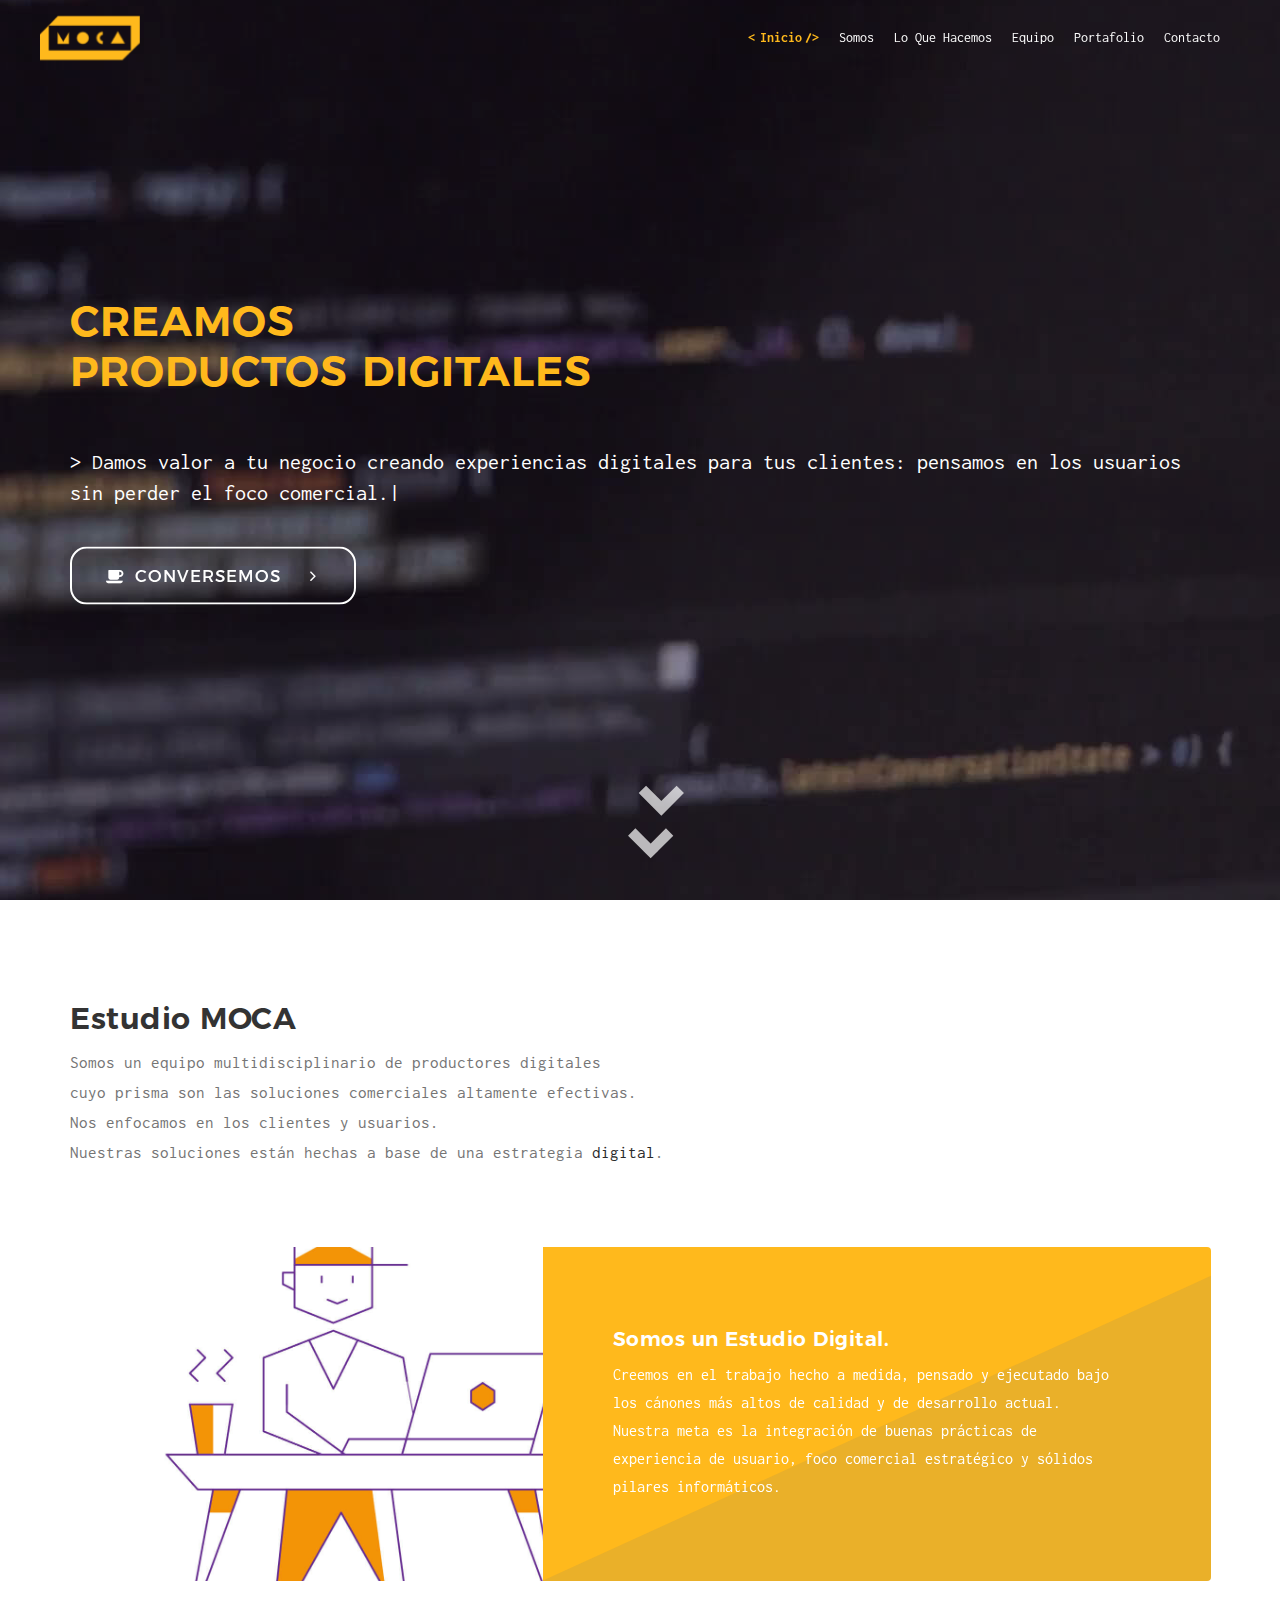
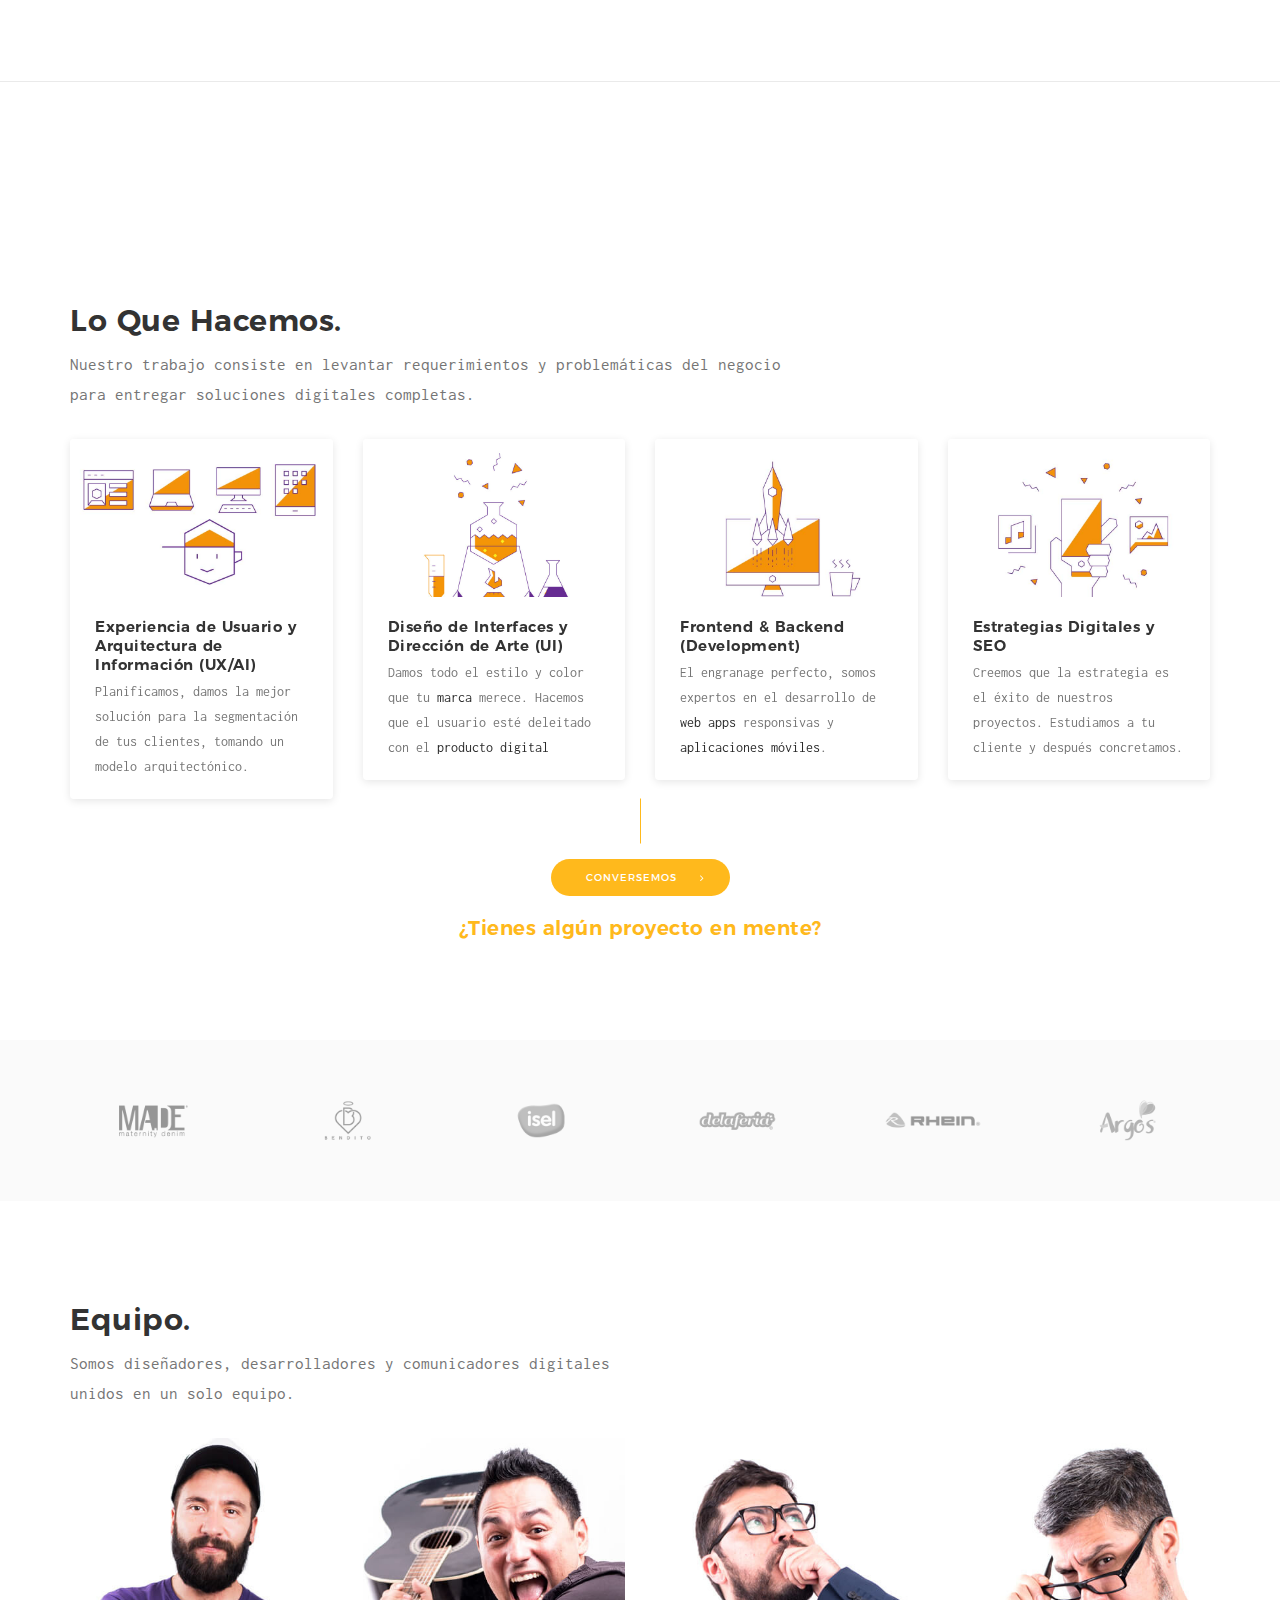
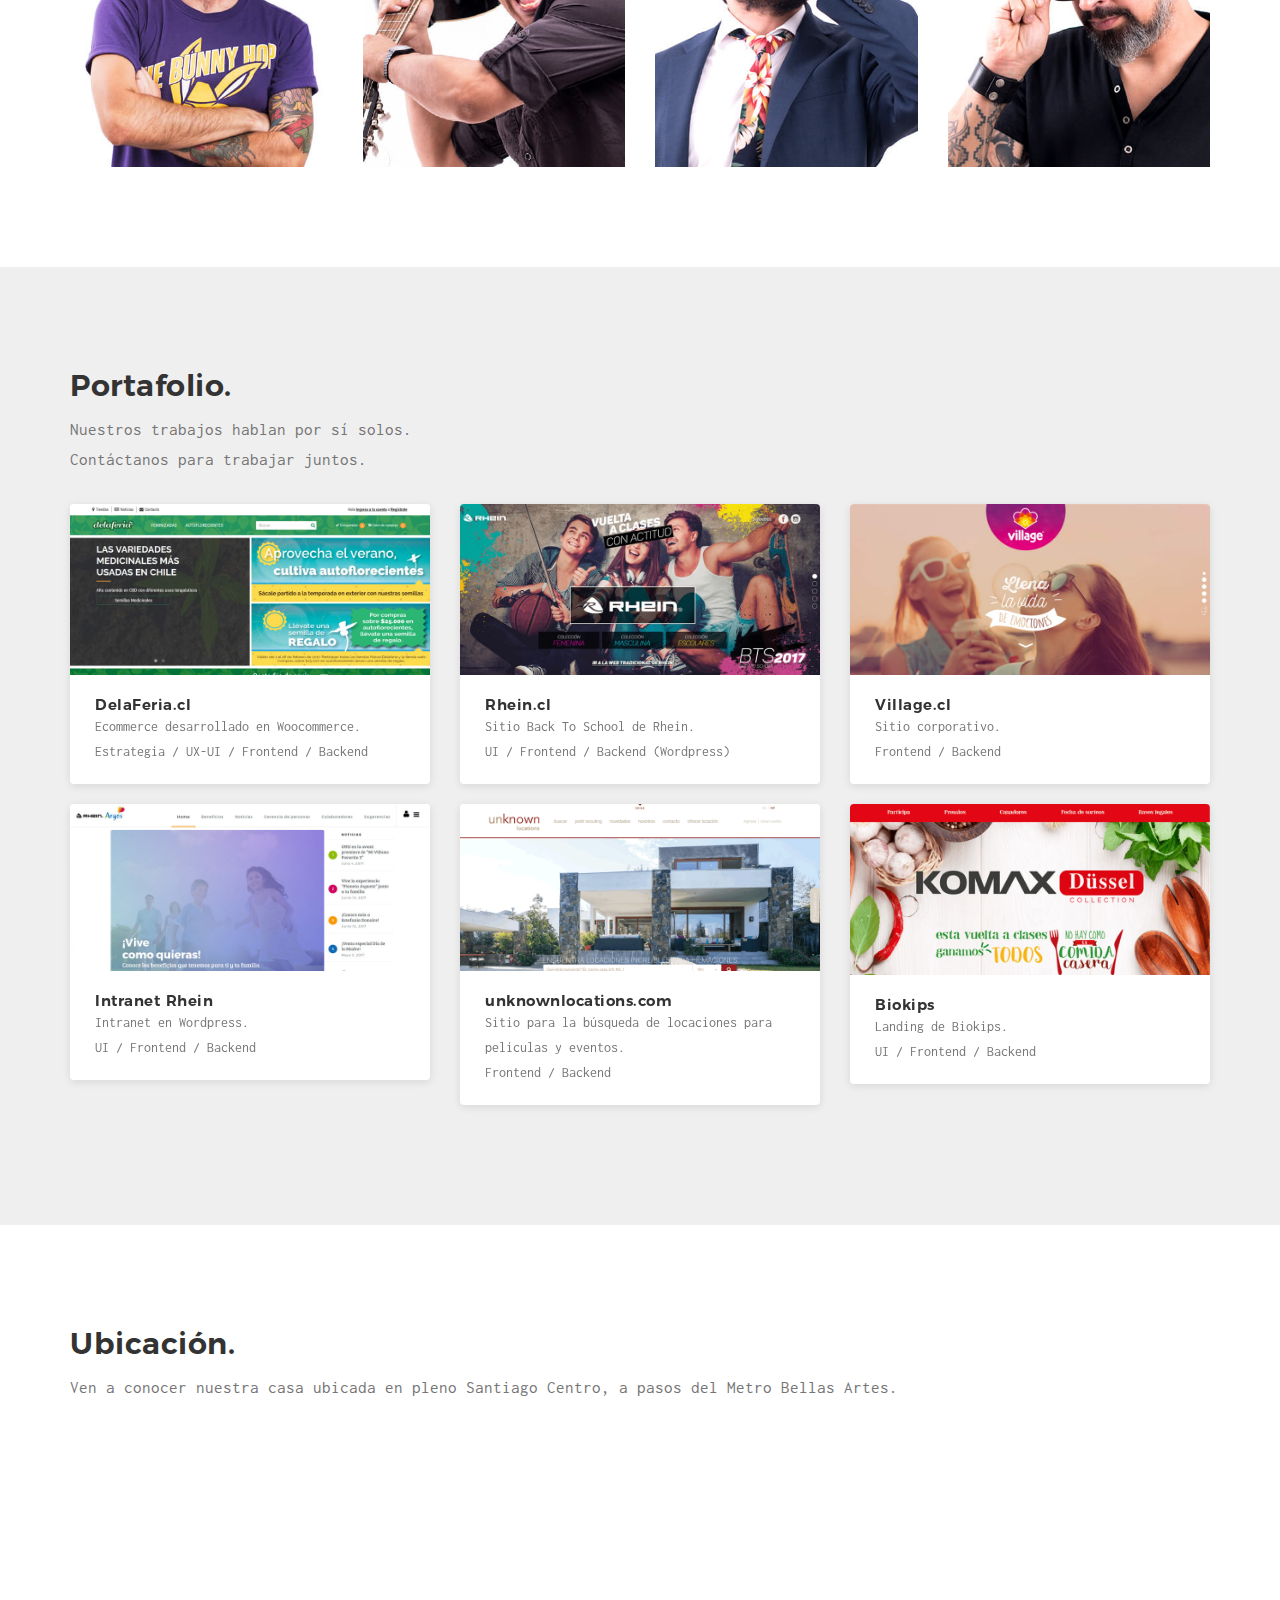
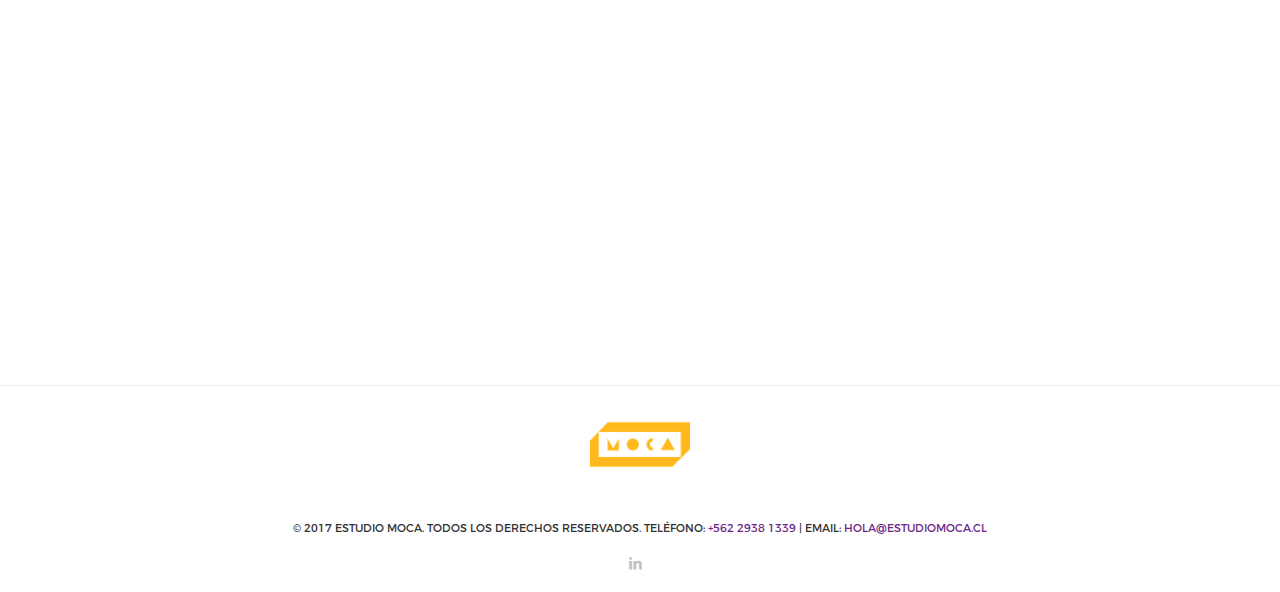
==== commit 248286fe: "Agrega mapa, actualiza scss" ====
--- a/web/index.html
+++ b/web/index.html
@@ -5,9 +5,9 @@
     <meta charset="utf-8">
     <meta name="theme-color" content="#6F2887">
     <meta name="apple-mobile-web-app-status-bar-style" content="#6F2887">
-    <title>MOCA - Estudio / Agencia de Marketing, Diseño y Desarrollo Digital.</title>
+    <title>Estudio MOCA / Agencia de Desarrollo, Diseño y Marketing Digital.</title>
     <meta name="description" content="Somos diseñadores, desarrolladores y comunicadores digitales unidos en un solo equipo. Hacemos una estrategia integral: Diseñamos sitios web, plataformas digitales y cualquier tipo de desarrollo digital, pensamos en los usuarios sin perder el foco comercial.">
-    <link rel="icon" type="image/png" href="https://www.estudiomoca.com/favicon.png">
+    <link rel="icon" type="image/png" href="https://www.estudiomoca.cl/favicon.png">
     <meta name="viewport" content="width=device-width, initial-scale=1">
     <!-- Css -->
     <link href="css/bootstrap.css" rel="stylesheet" type="text/css" media="all">
@@ -91,8 +91,8 @@
                         <li class="page"><a href="#somos" title="Somos" onclick="ga('send', 'event','Menu', 'Somos');">Somos</a>
                         </li>
                         <li class="page">
-                            <a href="#lo-que-hacemos" title="Lo que hacemos" onclick="ga('send', 'event','Menu', 'QueHacemos');">Lo
-                                que hacemos</a></li>
+                            <a href="#lo-que-hacemos" title="Lo Que Hacemos" onclick="ga('send', 'event','Menu', 'QueHacemos');">Lo
+                                Que Hacemos</a></li>
                         <li class="page">
                             <a href="#equipo" title="Equipo" onclick="ga('send', 'event','Menu', 'Equipo');">Equipo</a>
                         </li>
@@ -161,10 +161,10 @@
                     <div class="col-sm-12 ">
                         <div class="main-lead mb-80">
                             <h3 class="mb-10">Estudio MOCA</h3>
-                            <p>Somos un equipo multidiciplinario de productores digitales <br>cuyo prisma son las
+                            <p>Somos un equipo multidisciplinario de productores digitales <br>cuyo prisma son las
                                 soluciones comerciales altamente efectivas. <br>Nos enfocamos en los clientes y
                                 usuarios.
-                                <br>Nuestro producto es a base de una estrategia de <strong>marketing digital</strong>.
+                                <br>Nuestras soluciones están hechas a base de una estrategia <strong>digital</strong>.
                             </p>
                         </div>
                     </div>
@@ -211,7 +211,7 @@
                 <div class="row">
                     <div class="col-sm-12 ">
                         <div class="main-lead mb-30">
-                            <h3 class="mb-10">Lo que hacemos.</h3>
+                            <h3 class="mb-10">Lo Que Hacemos.</h3>
                             <p>Nuestro trabajo consiste en levantar requerimientos y problemáticas del negocio <br>
                                 para entregar soluciones digitales completas.
                             </p>
@@ -538,6 +538,25 @@
         </section>
         <!--End portafolio section-->
 
+        <section class="map pt-100 pb-100" id="ubicacion">
+            <div class="container">
+                <div class="row">
+                    <div class="col-sm-12">
+                        <div class="main-lead mb-30">
+                            <h3 class="mb-10">Ubicación.</h3>
+                            <p>Ven a conocer nuestra casa ubicada en pleno Santiago Centro, a pasos del Metro Bellas
+                                Artes.</p>
+                        </div>
+                    </div>
+                </div>
+            </div>
+            <div class="container-fluid">
+                <div class="row">
+                    <iframe src="https://www.google.com/maps/embed?pb=!1m18!1m12!1m3!1d3329.4861640364165!2d-70.64748798480109!3d-33.436638280777835!2m3!1f0!2f0!3f0!3m2!1i1024!2i768!4f13.1!3m3!1m2!1s0x0%3A0x6cacb182bc906ce6!2sEstudio+Moca!5e0!3m2!1ses!2s!4v1508038625312" width="600" height="450" frameborder="0" style="border:0" allowfullscreen></iframe>
+                </div>
+            </div>
+        </section>
+
         <!--Footer-->
         <footer class="footer pt-20 pb-20">
             <a class="plus-btn" href="#top" onclick="ga('send', 'event', 'Footer', 'Up');"><i class="icon-up-open"></i></a>
@@ -549,7 +568,7 @@
                         <div class="logo left-part">
                             <img alt="Estudio MOCA - Marketing Digital" src="img/logo.png">
                         </div>
-                        <p class="mt-10">© 2017 Estudio MOCA. Todos los derechos reservados.</p>
+                        <p class="mt-10">© 2017 Estudio MOCA. Todos los derechos reservados. Teléfono: <a onclick="ga('send', 'event', 'Footer', 'Fono');" href="tel:+562 2938 1339" title="Llamar">+562 2938 1339</a> | Email: <a href="mailto:hola@estudiomoca.cl" title="Enviar un email">hola@estudiomoca.cl</a></p>
                         <ul class="socials mt-15">
                             <li>
                                 <a href="https://www.linkedin.com/company-beta/15192501/" onclick="ga('send', 'event', 'Footer', 'Linkedin');" target="_blank"><i class="icon-linkedin"></i></a>
@@ -616,5 +635,4 @@
     </div>
 </div>
 </body>
-</html>
-
+</html>--- a/web/css/main.css
+++ b/web/css/main.css
@@ -1,2 +1,2 @@
-body{background-color:#6F2887;transition:all 0.5s}body.no-scroll{overflow-y:hidden}body.no-scroll .new-modal{transform:translate(-50%, -50%) rotateX(0deg);-webkit-transform:translate(-50%, -50%) rotateX(0deg);-moz-transform:translate(-50%, -50%) rotateX(0deg)}body.no-scroll #wrapper{-webkit-filter:blur(4px)}.loader{background:#ffffff;height:100%;left:0;position:fixed;right:0;top:0;z-index:9999}.loader-inner{height:100%;left:0;position:absolute;top:50%;width:100%;opacity:.9;text-align:center;margin-top:-70px}.loader-inner h4{color:#333333;font-size:13px;position:relative}.wrapper{position:relative}.inner-wrapper{background-color:#fff;width:inherit;backface-visibility:hidden;overflow:hidden;position:relative}.offest-nav-canvas{backface-visibility:hidden;background:#ffffff;bottom:0;box-sizing:content-box;height:100%;position:absolute;right:0;top:0;transform:translate3d(320px, 0px, 0px);-webkit-transform:translate3d(320px, 0px, 0px);-moz-transform:translate(320px, 0px);-moz-transform:translate3d(320px, 0px, 0px);-ms-transform:translate3d(320px, 0px, 0px);-ms-transform:translate(320px, 0px);width:320px;z-index:1001}.mask-overlap .mask-canvas{backface-visibility:hidden;bottom:0;cursor:pointer;display:block;left:0;position:absolute;right:0;top:0;z-index:1000}.mask-canvas{background:rgba(45,97,158,0.7) !important}.offest-nav-canvas.show-nav{transform:translate3d(0px, 0px, 0px);-webkit-transform:translate3d(0px, 0px, 0px);-moz-transform:translate(0px, 0px);-moz-transform:translate3d(0px, 0px, 0px);-ms-transform:translate3d(0px, 0px, 0px);-ms-transform:translate(0, 0px)}.menu{padding:70px 50px 35px 50px}.menu>li{font-size:10px;letter-spacing:0;position:relative}.menu>li>a{color:#333333;letter-spacing:1px;text-transform:uppercase;line-height:35px}.menu>li>a:hover{opacity:.6}.socials-nav .socials{padding:9px 45px 0}.socials>li{display:inline-block;margin-right:10px}.socials>li>a{color:#9e9898;opacity:.6}.socials>li>a:hover{opacity:1}.socials>li>a i{font-size:15px}section.moca{background-color:#2d619e;background-position:center center;background-repeat:no-repeat;background-size:cover;margin:0;padding:0;position:relative}section.moca.pages{height:450px}section.moca .video{bottom:0;left:0;position:absolute;right:0;top:0}section.moca .video video{height:auto;left:50%;min-height:100%;min-width:100%;position:absolute;top:50%;transform:translate(-50%, -50%);-webkit-transform:translate(-50%, -50%);-moz-transform:translate(-50%, -50%);-ms-transform:translate(-50%, -50%);width:auto}section.moca .overlay-moca{background-color:rgba(98,44,131,0.1);bottom:0;left:0;position:absolute;right:0;top:0}section.moca .inner-moca{bottom:0;left:0;overflow:hidden;position:absolute;right:0;top:0;height:100%}.header .right-part{float:right}.header .left-part{float:left}.header .logo{display:block;height:100px;width:100px;position:fixed;z-index:99;margin-left:40px;margin-top:40px}.moca-text{color:#ffffff;position:relative;text-align:left;top:50%;transform:translateY(-50%);-webkit-transform:translateY(-50%);-moz-transform:translateY(-50%);-ms-transform:translateY(-50%)}h1{font-size:3em;color:#f39409;line-height:1.2em;letter-spacing:1px;position:relative;display:block}.moca-text h2{font-size:3em;color:#ffb91c;line-height:1.2em;letter-spacing:1px;position:relative;display:block}.moca-text h1.line-left:before{content:" ";position:absolute;width:1px;height:60px;background:#ffffff;left:-25px;top:50%;transform:translate(0%, -50%);-webkit-transform:translate(0%, -50%);-ms-transform:translate(0%, -50%);-moz-transform:translate(0%, -50%)}.moca-text p{font-size:1.6em;line-height:1.3em}.header .toggle-navigation{display:block;z-index:1002;margin-right:40px;margin-top:40px;position:relative}.header .toggle-navigation a{display:block;height:25px;width:28px}.header .toggle-navigation .lines{transform:translate(0px, 10px) rotate(0deg);-webkit-transform:translate(0px, 10px) rotate(0deg);-ms-transform:translate(0px, 10px) rotate(0deg);-moz-transform:translate(0px, 10px) rotate(0deg);height:2px;width:28px}.header .toggle-navigation .lines:after,.header .toggle-navigation .lines:before{height:2px;width:28px}.header .toggle-navigation .lines:after,.header .toggle-navigation .lines:before{content:" ";display:block}.header .toggle-navigation .lines:after{transform:translate(0px, 4px) rotate(0deg);-webkit-transform:translate(0px, 4px) rotate(0deg);-ms-transform:translate(0px, 4px) rotate(0deg);-moz-transform:translate(0px, 4px) rotate(0deg)}.header .toggle-navigation .lines:before{transform:translate(0px, -4px) rotate(0deg);-webkit-transform:translate(0px, -4px) rotate(0deg);-ms-transform:translate(0px, -4px) rotate(0deg);-moz-transform:translate(0px, -4px) rotate(0deg)}.header .toggle-navigation .toggle-nav-canvas .lines:after,.header .toggle-navigation .toggle-nav-canvas .lines:before{background:#efefef}.header .toggle-navigation.active .lines:after{transform:translate(0px, -1px) rotate(45deg);-webkit-transform:translate(0px, -1px) rotate(45deg);-ms-transform:translate(0px, -1px) rotate(45deg);-moz-transform:translate(0px, -1px) rotate(45deg)}.header .toggle-navigation.active .lines:before{transform:translate(0px, 1px) rotate(-45deg);-webkit-transform:translate(0px, 1px) rotate(-45deg);-ms-transform:translate(0px, 1px) rotate(-45deg);-moz-transform:translate(0px, 1px) rotate(-45deg)}.inline-content{position:relative}.img-content.radius{border-radius:4px 0 0 4px;-webkit-border-radius:4px 0 0 4px;margin-left:15px}.img-block.relative img{border-radius:4px 4px 0 0;-webkit-border-radius:4px 4px 0 0}.intro-content{background:#ffb91c;overflow:hidden;position:relative}.intro-content.push-right{padding:80px 89px 80px 70px;border-radius:0 4px 4px 0;-webkit-border-radius:0 4px 4px 0;position:relative;width:57.1%}.intro-content.push-right:before{border-bottom:1190px solid #2d619e;border-left:867px solid transparent;border-right:1450px solid transparent;bottom:-882px;content:"";height:0;opacity:0.10;position:absolute;right:-523px;transform:rotate(-63.9deg);-webkit-transform:rotate(-63.9deg);-moz-transform:rotate(-63.9deg);-ms-transform:rotate(-63.9deg);width:0}.intro-content.relative{border-radius:0 0 4px 4px;-webkit-border-radius:0 0 4px 4px;padding:100px 0}.intro-content.relative:before{border-bottom:1139px solid #2d619e;border-left:873px solid transparent;border-right:1450px solid transparent;bottom:-688px;content:"";height:0;opacity:0.10;position:absolute;right:-450px;transform:rotate(-59.9deg);-webkit-transform:rotate(-59.9deg);-moz-transform:rotate(-59.9deg);-ms-transform:rotate(-59.9deg);width:0}.intro-content h2{font-size:20px;color:#fff}.intro-content p{color:#ffffff;font-size:16px;line-height:28px;-webkit-transform:translateZ(0)}.intro-content.relative p{width:60%;margin:0 auto}.intro-content.relative h6{color:#ffffff;text-transform:uppercase;font-size:10px}.intro-content.relative img{width:14%}.plus-btn{background:#ffb91c;border-radius:50px;-webkit-border-radius:50px;box-shadow:0 2px 8px rgba(0,0,0,0.15);-webkit-box-shadow:0 2px 8px rgba(0,0,0,0.15);-ms-box-shadow:0 2px 8px rgba(0,0,0,0.15);-moz-box-shadow:0 2px 8px rgba(0,0,0,0.15);-o-box-shadow:0 2px 8px rgba(0,0,0,0.15);color:#ffffff;height:40px;line-height:42px;position:absolute;right:-55px;text-align:center;top:-40px;width:40px;background:#ffb91c none repeat scroll 0 0;border-radius:50px;-webkit-border-radius:50px;box-shadow:0 2px 8px rgba(0,0,0,0.15);-webkit-box-shadow:0 2px 8px rgba(0,0,0,0.15);-ms-box-shadow:0 2px 8px rgba(0,0,0,0.15);-moz-box-shadow:0 2px 8px rgba(0,0,0,0.15);-o-box-shadow:0 2px 8px rgba(0,0,0,0.15);color:#ffffff;height:40px;line-height:42px;position:absolute;right:-20px;text-align:center;top:-57px;width:40px}.plus-btn:hover{box-shadow:0 5px 20px rgba(0,0,0,0.15);-webkit-box-shadow:0 5px 20px rgba(0,0,0,0.15);-moz-box-shadow:0 5px 20px rgba(0,0,0,0.15);-ms-box-shadow:0 5px 20px rgba(0,0,0,0.15);-o-box-shadow:0 5px 20px rgba(0,0,0,0.15);transform:translateY(-1px);-webkit-transform:translateY(-1px);-moz-transform:translateY(-1px);-ms-transform:translateY(-1px);-o-transform:translateY(-1px)}.quote-content h4{color:#ffb91c;font-size:20px}.quote-content.img h4{color:#ffffff}.quote-content.img .but.line:before{background:#ffffff}.quote-box>div[class*="col-"]{z-index:2}.img-content{height:100%;padding:0;position:absolute;top:0;overflow:hidden}.absolute-left{left:0}.absolute-right{right:0}.split-container{position:relative}.background-img{width:100%;height:100%;left:0;position:absolute;top:0;z-index:0;background-color:#333333;background-attachment:scroll;background-clip:border-box;background-origin:padding-box;background-image:none;background-position:50% 50% !important;background-repeat:repeat;background-size:cover !important}.background-img img{display:none}.split-container div[class*="col-"]:not(.split-img-content){float:none}.split-push{margin-left:7%}.block-quote h6{font-size:15px;color:#ffffff}.block-quote h6 span{font-size:10px;text-transform:uppercase}.block-quote blockquote{font-size:21px;width:72%;line-height:36px;margin-bottom:20px}.expertise-block{position:relative;display:block}.shorten-content div.row:nth-child(3) .expertise-block.shorten:after{background:none}.expertise-block.shorten:after{background:#cccccc;content:"";height:52px;position:absolute;width:1px;top:82px;left:50%}.expertise-block i{color:#ffb91c;display:block;font-size:20px;margin-bottom:10px}.expertise-block.shorten i{font-size:30px}.expertise-block h6{font-size:15px}.expertise-block p{width:70%;margin:0 auto}p.column{-webkit-column-count:2;-moz-column-count:2;column-count:2;-moz-column-gap:40px;-webkit-column-gap:40px;column-gap:40px}.block-table .table{background:#ffffff;border-radius:4px;-webkit-border-radius:4px}.block-table .table h6{font-size:18px;text-transform:uppercase;position:relative}.block-table .table h6:after{background:#cccccc;bottom:-75px;content:"";height:45px;left:50%;position:absolute;width:1px}.block-price{color:#468ee4}.block-price span.price{font-size:60px}.block-price span.per{font-size:13px;display:block;color:#767676}.block-table .table ul>li{line-height:55px;color:#343434}.block-table div[class*="col-"]:nth-child(2) .table{box-shadow:0 5px 10px rgba(0,0,0,0.1);-webkit-box-shadow:0 5px 10px rgba(0,0,0,0.1)}.block-table div[class*="col-"]:nth-child(2) .table:hover{box-shadow:0 5px 30px rgba(0,0,0,0.1);-webkit-box-shadow:0 5px 30px rgba(0,0,0,0.1);transform:translateY(-2px);-webkit-transform:translateY(-2px)}#client-carousel li{text-align:center}#client-carousel li img{opacity:0.4;width:50%}.equipo-block{position:relative;overflow:hidden}.equipo-block:hover .equipo-info h6{top:50px}.equipo-block:hover .equipo-socials{bottom:50px}.equipo-info{position:absolute;background:rgba(243,148,9,0.7);width:100%;height:100%;top:0;left:0;opacity:0;transition:all 0.3s ease 0s;-webkit-transition:all 0.3s ease 0s;-moz-transition:all 0.3s ease 0s;-ms-transition:all 0.3s ease 0s;-weobkit-transition:all 0.3s ease 0s}.equipo-info:hover{opacity:1;transition:all 0.3s ease 0s;-webkit-transition:all 0.3s ease 0s;-moz-transition:all 0.3s ease 0s;-ms-transition:all 0.3s ease 0s;-weobkit-transition:all 0.3s ease 0s}.equipo-info h6{color:#ffffff;font-size:15px;left:50%;position:absolute;top:-50px;transform:translate(-50%, 0%);-webkit-transform:translate(-50%, 0%);-moz-transform:translate(-50%, 0%);-ms-transform:translate(-50%, 0%);-o-transform:translate(-50%, 0%)}.equipo-info h6 span{color:#ffffff;font-size:10px;display:block;text-transform:uppercase;margin-top:5px}.equipo-socials{left:50%;position:absolute;bottom:-50px;transform:translate(-50%, 0%);-webkit-transform:translate(-50%, 0%);-moz-transform:translate(-50%, 0%);-ms-transform:translate(-50%, 0%);-o-transform:translate(-50%, 0%)}.equipo-socials li{display:inline-block;margin-right:10px}.equipo-socials li a{color:#ffffff;opacity:.7}.equipo-socials li a i{font-size:15px}.equipo-socials li a:hover{opacity:1}.overlay:before{position:absolute;background:#333333;width:100%;height:100%;top:0;left:0;opacity:.5;z-index:1;content:""}.facts-blocks>div[class*="col-"]{z-index:2}.fact i{color:#ffffff;font-size:40px}.fact h3{color:#ffffff;font-size:40px}.fact h3 span{display:block;font-size:14px;margin-top:10px}.skills-block{text-align:center;margin-left:-7%}.progress{background:none;display:block;height:100%;overflow:hidden;position:relative;margin-bottom:0}.skills-list li{display:inline-block;height:35vh;margin-right:10px;width:50px}.skills-list li:last-child{margin-right:0;vertical-align:top}.skills-list li:last-child .progress{margin-bottom:0}.progress .percentage{bottom:0;position:absolute;width:50px}.progress.dv .percentage{background-color:#468ee4}.progress.ds .percentage{background-color:#777777}.percentage .percent{font-size:11px;position:absolute;right:-14px;top:-30px}.skills-list h4{bottom:0;color:#ffffff;font-size:12px;left:17px;position:absolute;text-transform:uppercase;transform:rotate(-90deg);-webkit-transform:rotate(-90deg);-moz-transform:rotate(-90deg);-ms-transform:rotate(-90deg);-o-transform:rotate(-90deg);transform-origin:left top 0;-webkit-transform-origin:left top 0;-moz-transform-origin:left top 0;-ms-transform-origin:left top;-webkit-transform-origin:left top 0;-o-transform-origin:left top;z-index:1}.percentage span{color:#ffffff;font-size:10px;left:32px;position:absolute;text-transform:uppercase;top:25px;transform:rotate(-90deg);-webkit-transform:rotate(-90deg);-moz-transform:rotate(-90deg);-ms-transform:rotate(-90deg);-o-transform:rotate(-90deg);transform-origin:left bottom 0;-webkit-transform-origin:left bottom 0;-moz-transform-origin:left bottom 0;-ms-transform-origin:left bottom;-webkit-transform-origin:left bottom 0;-o-transform-origin:left bottom;z-index:1}.process-block{position:relative;background:#ffffff;padding:60px 0}.process-block i{font-size:40px;color:#468ee4;display:block;margin-bottom:10px}.process-block h6{font-size:18px}.process-block h6 span{font-size:70px;display:block;font-size:14px;color:#999999;margin-top:10px}.process-block span.big-digit{color:#333333;font-size:270px;left:50%;opacity:0.04;position:absolute;top:50%;transform:translate(-50%, -48%);-webkit-transform:translate(-50%, -48%);-moz-transform:translate(-50%, -48%);-ms-transform:translate(-50%, -48%);-o-transform:translate(-50%, -48%);font-weight:bold}.box.work h3 span{display:block;font-size:13px;color:#999999;margin-top:5px}.block-filter ul{display:inline-block;position:relative}.filter li{display:inline-block;font-size:14px;margin:0 20px;position:relative}.filter li a{color:#333333}.filter li a:hover{color:#468ee4}.filter li a.active{color:#468ee4}.filter li a.active:before,.filter li a.active:after{height:10px}.filter li a:before{background:#468ee4;content:"";height:0px;left:50%;position:absolute;width:1px;top:-20px;-webkit-transition:all .2s;transition:all .2s}.filter li a:after{background:#468ee4;content:"";height:0px;left:50%;position:absolute;width:1px;bottom:-20px;-webkit-transition:all .2s;transition:all .2s}.disable:before{background-color:#ffffff;content:"";display:block;height:100%;left:0;opacity:0.7;position:absolute;top:0;width:100%;z-index:12}.block-details h1{font-size:30px}.block-details ul li{line-height:25px}.block-details ul li span{color:#333333}.social-project{background:#468ee4;padding:12px 40px;display:inline-block;border-radius:40px;-webkit-border-radius:40px;position:relative}.social-project:before{background:#468ee4;content:"";height:45px;left:50%;position:absolute;top:-38px;transform:translate(0%, -50%);-webkit-transform:translate(0%, -50%);-ms-transform:translate(0%, -50%);-moz-transform:translate(0%, -50%);-o-transform:translate(0%, -50%);width:1px}.social-project li{display:inline-block;text-transform:uppercase;font-size:11px;margin:0 10px}.social-project li a{color:#ffffff}.share-project h4{color:#468ee4;font-size:20px}.project-nav a.but{min-width:200px}.map-block{height:500px}.contact-block i{margin-bottom:30px;color:#468ee4;display:block;font-size:30px}.contact-block h4{font-size:20px;position:relative}.contact-block h4:before{background:#efefef;content:"";height:35px;left:50%;position:absolute;top:-38px;transform:translate(0%, -50%);-webkit-transform:translate(0%, -50%);-ms-transform:translate(0%, -50%);-moz-transform:translate(0%, -50%);-o-transform:translate(0%, -50%);width:1px}.contact-form,.reply-form{position:relative}.input-columns .column-1,.input-columns .column-2{float:left;width:50%}.input-columns .column-1 .column-inner{padding:0 25px 0 0}.contact-form input[type="text"],.contact-form textarea{background:#ffffff;border:2px solid #ffffff;border-radius:4px;-webkit-border-radius:4px;font-family:'Lora-Italic', "Helvetica", "Arial", sans-serif;margin:0 0 25px;outline:0 none;overflow:hidden;padding:18px 20px;resize:none;width:100%}.reply-form input[type="text"],.reply-form textarea{background:#ffffff;border:2px solid #ffffff;border-radius:4px;-webkit-border-radius:4px;font-family:'Lora-Italic', "Helvetica", "Arial", sans-serif;margin:0 0 25px;outline:0 none;overflow:hidden;padding:18px 20px;resize:none;width:100%}.contact-form input[type="text"]:focus,.contact-form textarea:focus{box-shadow:0 5px 25px rgba(0,0,0,0.1);-webkit-box-shadow:0 5px 25px rgba(0,0,0,0.1);transform:translateY(-1px);-webkit-transform:translateY(-1px)}.reply-form input[type="text"]:focus,.reply-form textarea:focus{box-shadow:0 5px 25px rgba(0,0,0,0.1);-webkit-box-shadow:0 5px 25px rgba(0,0,0,0.1);transform:translateY(-1px);-webkit-transform:translateY(-1px)}.contact-form textarea,.reply-form textarea{font-family:'Lora-Italic', "Helvetica", "Arial", sans-serif;width:100%}.contact-form .submit,.reply-form .submit{cursor:pointer;position:relative;background:none;padding:10px 35px}.contact-form .submit:hover{background:#468ee4;color:#ffffff;border:2px solid #387bcc}.success,.error{display:none;position:relative}.alert-success{background-color:rgba(111,40,135,0.2);color:#6F2887;border-color:#6F2887}.success h2{font-size:11px;left:0;position:absolute;text-transform:none;top:-50px}.error h2{font-size:11px;left:0;position:absolute;text-transform:none;top:-50px;color:#468ee4}.success h2{color:#767676}.footer{border-top:1px solid #efefef;position:relative}.footer .plus-btn{position:absolute;right:-10%;top:20px;z-index:100;opacity:0;line-height:38px}.footer:hover .plus-btn{right:10%;opacity:1}.footer .logo{display:inline-block;height:100px;width:100px}.footer p{font-size:11px;text-transform:uppercase;color:#333333}header{position:fixed;left:0;top:0;z-index:5;transition:all 0.5s;width:100%}header progress{display:block;height:3px;width:100%;position:absolute;bottom:0;left:0;background-color:transparent;-webkit-appearance:none;-moz-appearance:none;appearance:none;border:none;color:#000;opacity:0;transition:all 0.5s}header progress .progress-bar{background-color:#ffb91c;width:0;display:block;height:inherit}progress::-webkit-progress-bar{background-color:transparent}progress::-webkit-progress-value{background-color:#ffb91c}progress::-moz-progress-bar{background-color:#ffb91c}.cover-modal{background:rgba(255,185,28,0.8);content:'';display:block;height:100%;position:fixed;top:0;left:0;z-index:10;width:100%;bottom:0;right:0;opacity:0;visibility:hidden;transition:all 0.5s}.cover-modal.show-modal{opacity:1;visibility:visible}.new-modal{border-radius:5px;box-shadow:0 0 220px 0 #b57d00;display:block;max-width:480px;overflow:hidden;-webkit-transform:translate(-50%, -50%) rotateX(0deg);-ms-transform:translate(-50%, -50%) rotateX(0deg);transform:translate(-50%, -50%) rotateX(0deg);position:absolute;top:50%;left:50%;z-index:11;width:98%;background-color:rgba(255,255,255,0.97);transition:all 0.5s}.new-modal .head-modal .close-modal{position:absolute;right:0;top:0;color:#ffb91c;font-size:18px;padding:10px}.new-modal .head-modal img{display:block;width:100%}.new-modal form{padding:2em}.new-modal form button.submit{background:#ffb91c;border:none;line-height:1em;-webkit-transition:all 0.25s;transition:all 0.25s;color:#fff;padding:12px 35px;text-transform:uppercase;display:inline-block;font-size:12px;letter-spacing:1px;border-radius:40px;font-weight:700;-webkit-border-radius:40px;font-family:'Montserrat-Regular', "Helvetica", "Arial", sans-serif}.new-modal form button.submit:hover{transform:scale(1.1)}.new-modal form button:hover,.new-modal form button:focus,.new-modal form button:active,.new-modal form button.loading{outline:none}.new-modal form button.success{background:#27ae60;border-color:#27ae60;color:#fff}@-webkit-keyframes spin{from{transform:rotate(0deg)}to{transform:rotate(360deg)}}@keyframes spin{from{transform:rotate(0deg)}to{transform:rotate(360deg)}}.new-modal form button span.loading-spinner{-webkit-animation:spin 0.5s linear infinite;animation:spin 0.5s linear infinite;border:2px solid #fff;border-top-color:transparent;border-radius:50%;display:inline-block;height:1em;width:1em}.new-modal form label{border-bottom:1px solid #333;display:table;font-size:1.25em;margin-bottom:0.5em;-webkit-transition:all 0.25s;transition:all 0.25s;position:relative;width:100%}.new-modal form label.errorForm{border-bottom:1px #b70000 solid}.new-modal form label.errorForm:after{content:"Este campo es requerido.";color:#b70000;font-size:10px;position:absolute;left:4px;top:15px}.new-modal .captcha{display:table;margin-bottom:2em;position:relative;width:100%;-webkit-transition:all 0.25s;transition:all 0.25s}.new-modal form label.col-one-half{float:left;width:50%}.new-modal form label.col-one-half:nth-of-type(even){border-left:1px solid #333;padding-left:0.25em}.new-modal form label input,.new-modal form label textarea{background:none;border:none;line-height:1em;font-weight:700;padding:0.5em 0.25em;width:100%;color:#000;resize:none;box-shadow:none;-webkit-box-shadow:none}.new-modal form label input:focus,.new-modal form label textarea:focus{outline:none}.new-modal form label input:-webkit-autofill{background-color:transparent !important}.new-modal form label span.label-text{display:block;font-size:0.9em;padding-left:0.5em;-webkit-transition:all 0.25s;transition:all 0.25s}.new-modal form label.checkbox{border-bottom:0;text-align:center}.new-modal form label.invalid{border-color:#c0392b !important}.new-modal form label.invalid span.label-text{color:#c0392b}.new-modal form label.textarea{position:relative}header nav{float:right}header nav ul{display:table;margin:20px 50px 20px 0}header nav ul li{display:table-cell}header nav ul li.active a{color:#ffb91c;font-weight:bold}header nav ul li a{padding:10px;display:block;color:#fff;text-decoration:none;transition:all 0.5s}header nav ul li a:hover{color:#ffb91c}header.fixed{background-color:rgba(255,255,255,0.99)}header.fixed progress{opacity:1}header.fixed nav ul li.active a{color:#6F2887}header.fixed nav ul li a{color:#333}header.fixed nav ul li a:hover{color:#6F2887}.header .logo{height:auto;margin-top:0;transition:all 0.5s}header nav ul li.active a:before,header nav ul li.active a:after{display:inline-block}header nav ul li.active a:before{content:"<";margin-right:5px}header nav ul li.active a:after{content:"/>";margin-left:3px}.logo-loader{margin:10px auto;width:120px;position:relative;overflow:hidden}.logo-loader:before,.logo-loader:after{content:"";top:0;position:absolute;height:100%;transform:skew(-37deg)}.logo-loader:before{background-color:#6F2887;width:100%;left:0;animation-name:loaderAnimColorA;animation-duration:2s;animation-iteration-count:infinite;z-index:1;animation-direction:alternate;animation-timing-function:ease-in-out}.logo-loader:after{background-color:#ffb91c;width:0;right:0;animation-name:loaderAnimColorB;animation-duration:2s;animation-direction:alternate;animation-iteration-count:infinite;animation-timing-function:ease-in-out}.logo-loader img{display:block;width:100%;position:relative;z-index:3}@keyframes loaderAnimColorA{0%{width:100%}50%{width:0}100%{width:0}}@keyframes loaderAnimColorB{0%{width:0}50%{width:100%}100%{width:100%}}.btn-menu-mobile{display:none;width:50px;padding:10px;position:absolute;right:10px;top:20px}.btn-menu-mobile span{background-color:#ffb91c;display:block;width:100%;height:4px;border-radius:3px;margin-bottom:3px;transition:all 0.5s}.btn-menu-mobile span:last-child{margin-bottom:0}@media screen and (max-width: 1366px){.inner-wrapper{margin:0}.moca-text h1{font-size:32px}.header .logo{margin-left:23px}.header .toggle-navigation{margin-right:23px}.intro-content.relative p{width:71%}.skills-list li{margin-right:5px;width:45px}.progress .percentage{width:45px}.skills-list h4{left:14px}.percentage span{left:28px}.process-block span.big-digit{font-size:255px}.skills-list li{height:50vh}.block-quote blockquote{width:100%}}@media only screen and (min-device-width: 1024px) and (max-device-width: 1366px) and (orientation: portrait){input,textarea{-webkit-appearance:none;-webkit-border-radius:0}.intro-content.relative:before{border-bottom:1139px solid #2d619e;border-left:863px solid transparent;border-right:1450px solid transparent;bottom:-750px;right:-450px;transform:rotate(-63.2deg);-webkit-transform:rotate(-63.2deg);-moz-transform:rotate(-63.2deg);-ms-transform:rotate(-63.2deg)}.intro-content.push-right:before{border-bottom:1209px solid #2d619e;border-left:757px solid transparent;border-right:1450px solid transparent;bottom:-994px;right:-392px;transform:rotate(-72.9deg);-webkit-transform:rotate(-72.9deg);-moz-transform:rotate(-72.9deg);-ms-transform:rotate(-72.9deg)}.plus-btn{top:-42px}}@media only screen and (min-device-width: 1024px) and (max-device-width: 1366px) and (orientation: landscape){input,textarea{-webkit-appearance:none;-webkit-border-radius:0}.inner-wrapper{margin:0}.moca-text h1{font-size:35px}.moca-text h1.line-left:before{content:" "}.header .logo{margin-left:40px}.header .toggle-navigation{margin-right:40px}.intro-content.relative p{width:70%}.skills-list li{margin-right:10px;width:50px}.skills-list h4{left:17px}.percentage span{left:32px}.process-block span.big-digit{font-size:270px}}@media only screen and (min-width: 768px) and (max-width: 1024px) and (orientation: landscape){input,textarea{-webkit-appearance:none;-webkit-border-radius:0}.logo{background:rgba(243,148,9,0)}.intro-content.relative:before{border-bottom:1139px solid #2d619e;border-left:857px solid transparent;border-right:1450px solid transparent;bottom:-750px;right:-450px;transform:rotate(-63.4deg);-webkit-transform:rotate(-63.4deg);-moz-transform:rotate(-63.4deg);-ms-transform:rotate(-63.4deg)}.intro-content.push-right:before{border-bottom:1209px solid #2d619e;border-left:757px solid transparent;border-right:1450px solid transparent;bottom:-994px;right:-392px;transform:rotate(-72.9deg);-webkit-transform:rotate(-72.9deg);-moz-transform:rotate(-72.9deg);-ms-transform:rotate(-72.9deg)}.plus-btn{top:-42px}.main-lead p{font-size:15px}.skills-list li{height:50vh}}@media only screen and (min-width: 768px) and (max-width: 959px){input,textarea{-webkit-appearance:none;-webkit-border-radius:0}.logo{background:rgba(243,148,9,0)}.inner-wrapper{margin:0}.header .logo{position:absolute}.moca-text p{font-size:16px;line-height:28px}.moca-text h1.line-left:before{content:none}.split-container .background-img img{display:block}.split-container .img-content{overflow:visible;position:relative}.img-content{width:100%}.intro-content.relative img{width:20%}.intro-content.relative:before{border-bottom:1139px solid #2d619e;border-left:850px solid transparent;border-right:1450px solid transparent;bottom:-869px;right:-450px;transform:rotate(-71.6deg);-webkit-transform:rotate(-71.6deg);-moz-transform:rotate(-71.6deg);-ms-transform:rotate(-71.6deg)}.intro-content.push-right{border-radius:0}.intro-content.push-right:before{border-bottom:1209px solid #2d619e;border-left:801px solid transparent;border-right:1450px solid transparent;bottom:-882px;right:-369px;transform:rotate(-61.9deg);-webkit-transform:rotate(-61.9deg);-moz-transform:rotate(-61.9deg);-ms-transform:rotate(-61.9deg)}.plus-btn{top:-60px}.split-container .img-content.radius{border-radius:0;margin-left:0}.split-container .background-img{position:relative}.split-container .intro-content.push-right{width:auto;margin:0}.block-quote blockquote{width:100%}.skills-list li{height:50vh}.equipo-socials li{margin-right:3px}.expertise-block.shorten:after{content:none}}@media (max-width: 767px){body.no-scroll #wrapper{-webkit-filter:blur(0)}header.fixed nav ul li.active a{color:#ffb91c}.btn-menu-mobile{display:block}.btn-menu-mobile.open span:nth-child(1){transform:rotate(-45deg) translate(-17%, 97%)}.btn-menu-mobile.open span:nth-child(2){transform:rotate(46deg)}.btn-menu-mobile.open span:last-child{opacity:0}header{height:75px}header.fixed nav ul li a{color:#fff}header nav{position:fixed;background-color:#6F2887;height:calc(100vh - 75px);left:0;top:75px;width:100%;opacity:0;visibility:hidden;transform:scale(1.3);transition:all 0.5s}header nav.show-menu{opacity:1;visibility:visible;transform:scale(1)}header nav ul{display:block;margin:0;width:100%;transform:translate(-50%, -50%);position:absolute;left:50%;top:45%}header nav ul li{display:block;text-align:center}header nav ul li.active a{color:#ffb91c}header nav ul li a{color:#fff;font-size:1.4em}}@media only screen and (min-width: 480px) and (max-width: 767px){section.moca .inner-moca{padding-top:250px}input,textarea{-webkit-appearance:none;-webkit-border-radius:0}section.moca{height:450px !important}section.moca.index{height:580px !important}.header .logo{position:absolute}.moca-text.index h1{font-size:22px;line-height:30px}.moca-text h1.line-left:before{content:none}.main-lead h3{font-size:25px}.main-lead p{font-size:15px}.split-container .background-img img{display:block}.split-container .img-content{overflow:visible;position:relative}.intro-content.push-right{border-radius:0}.img-content{width:100%}.img-content.radius{border-radius:0}.split-container .img-content.radius{border-radius:0;margin-left:0}.intro-content.relative:before,.intro-content.push-right:before{content:none}.plus-btn{right:-35px;top:-40px}.split-container .background-img{position:relative}.split-container .intro-content.push-right{width:auto;margin:0}.block-quote blockquote{width:100%}.expertise-block,.box,.equipo-block,.process-block,.contact-block,.fact,.table,.block-nav a.but{margin-bottom:30px}.row:last-child .col-sm-4:last-child .box,.container:last-child .row .col-sm-4:last-child .expertise-block{margin-bottom:0 !important}.row .col-sm-6:last-child .box,.row .col-sm-4:last-child .equipo-block,.row .col-md-4:last-child .table,.row .col-sm-4:last-child .process-block{margin-bottom:0 !important}.block-nav .row .col-sm-4:last-child a.but{margin-bottom:0 !important}.row .col-sm-3:last-child .fact,.row .col-sm-4:last-child .contact-block{margin-bottom:0 !important}.works .row.mb-30{margin-bottom:0 !important}.separator-line{display:none}.quote-content h4{font-size:18px}.expertise-block.shorten:after{content:none}.intro-content.relative img{width:30%}.skills-list li{height:100vh}p.column{-moz-column-count:1;-webkit-column-count:1}.fact h3,.fact i{font-size:30px}.fact h3 span{font-size:14px}#services-carousel .owl-controls{bottom:20px !important;left:20px !important}.shorten-content.mt-100,.shorten-content .row.mt-70{margin-top:50px !important}.filter li{display:block;margin:40px 0}.filter li:first-child{margin-top:20px}.filter li:last-child{margin-bottom:0}.social-project li{margin:0 4px}.input-columns .column-1{width:100%}.input-columns .column-1 .column-inner{padding:0}.input-columns .column-2{width:100%}.contact-form .submit,.reply-form .submit{width:100%}.moca-text{top:43%}}@media only screen and (max-width: 479px){.moca-text{top:43%}section.moca .inner-moca{padding-top:40px}.moca-text h2{font-size:2em}input,textarea{-webkit-appearance:none;-webkit-border-radius:0}.moca-text h1.line-left:before{content:none}section.moca{height:550px !important}section.moca.index{height:750px !important}.header .logo{position:absolute}.moca-text.index h1{font-size:22px;line-height:30px}.main-lead h3{font-size:25px}.main-lead p{font-size:15px}.split-container .background-img img{display:block}.split-container .img-content{overflow:visible;position:relative}.intro-content.push-right,.img-content.radius{border-radius:0}.intro-content.push-right{padding:80px 60px 80px 40px}.intro-content.relative:before,.intro-content.push-right:before{content:none}.plus-btn{right:-35px}.img-content{width:100%}.split-container .img-content.radius{border-radius:0;margin-left:0}.split-container .background-img{position:relative}.split-container .intro-content.push-right{width:auto;margin:0}.block-quote blockquote{width:100%}.expertise-block,.box,.equipo-block,.process-block,.contact-block,.fact,.block-nav a.but,.table{margin-bottom:30px}.row:last-child .col-sm-4:last-child .box,.container:last-child .row .col-sm-4:last-child .expertise-block{margin-bottom:0 !important}.row .col-sm-6:last-child .box,.row .col-md-4:last-child .table{margin-bottom:0 !important}.row .col-sm-4:last-child .equipo-block,.row .col-sm-4:last-child .process-block{margin-bottom:0 !important}.block-nav .row .col-sm-4:last-child a.but{margin-bottom:0 !important}.row .col-sm-3:last-child .fact,.row .col-sm-4:last-child .contact-block{margin-bottom:0 !important}.works .row.mb-30{margin-bottom:0 !important}.separator-line{display:none}.quote-content h4{font-size:18px}.expertise-block.shorten:after{content:none}.intro-content.relative img{width:40%}.skills-list li{height:70vh;width:28px}.progress .percentage{width:28px}.skills-list h4{left:6px}.percentage span{left:20px}p.column{-moz-column-count:1;-webkit-column-count:1}.fact h3,.fact i{font-size:30px}.fact h3 span{font-size:14px}#services-carousel .owl-controls{bottom:20px !important;left:20px !important}.shorten-content.mt-100,.shorten-content .row.mt-70{margin-top:50px !important}.filter li{display:block;margin:40px 0}.filter li:first-child{margin-top:20px}.filter li:last-child{margin-bottom:0}.social-project li{margin:0 4px}.input-columns .column-1{width:100%}.input-columns .column-1 .column-inner{padding:0}.input-columns .column-2{width:100%}.contact-form .submit,.reply-form .submit{width:100%}}.pbutton.brd{font-size:1.2em;color:#ffffff;border:2px solid #fff;padding:1em 2em;border-radius:1em}.pbutton.brd:hover,.pbutton.brd.yellow{background-color:#ffb91c;border-color:#ffb91c}.pbutton.brd i{padding-right:10px !important}.home-down i{font-size:2em;color:#fff}@keyframes parpadeo{0%{opacity:1}50%{opacity:1}51%{opacity:0}100%{opacity:0}}.main-p{opacity:1}.main-p span{animation:parpadeo 1.2s infinite;vertical-align:0.1em;display:inline-block}.arrows{position:absolute;bottom:3%;left:50%;width:80px;height:80px;transform:translate(-50%, -50%) scale(0.4)}.arrows:before{content:'';position:absolute;width:100%;height:100%;border-left:26.66667px solid rgba(255,255,255,0.7);border-bottom:26.66667px solid rgba(255,255,255,0.7);transform:translate(26.66667px, 106.66667px) rotate(-45deg);animation:arrows 2s linear infinite}.arrows:after{content:'';position:absolute;width:100%;height:100%;border-left:26.66667px solid rgba(255,255,255,0.7);border-bottom:26.66667px solid rgba(255,255,255,0.7);transform:translate(53.33333px, 0px) rotate(-45deg);animation:arrows 2s linear infinite -1s}@keyframes arrows{0%{border-left:26.66667px solid transparent;border-bottom:26.66667px solid transparent;transform:translate(-13.33333px, -53.33333px) rotate(-45deg)}10%, 90%{border-left:26.66667px solid transparent;border-bottom:26.66667px solid transparent}50%{border-left:26.66667px solid rgba(255,255,255,0.7);border-bottom:26.66667px solid rgba(255,255,255,0.7);transform:translate(-13.33333px, 0px) rotate(-45deg)}100%{border-left:26.66667px solid transparent;border-bottom:26.66667px solid transparent;transform:translate(-13.33333px, 53.33333px) rotate(-45deg)}}.loading-modal{background:rgba(255,255,255,0.7) url(../img/loading.svg) center center no-repeat;position:absolute;left:0;top:0;height:100%;width:100%;display:none;z-index:99999}::-moz-selection{color:#fff;background:#6F2887}::selection{color:#fff;background:#6F2887}
+body{background-color:#6F2887;transition:all 0.5s}body.no-scroll{overflow-y:hidden}body.no-scroll .new-modal{transform:translate(-50%, -50%) rotateX(0deg);-webkit-transform:translate(-50%, -50%) rotateX(0deg);-moz-transform:translate(-50%, -50%) rotateX(0deg)}body.no-scroll #wrapper{-webkit-filter:blur(4px)}.loader{background:#ffffff;height:100%;left:0;position:fixed;right:0;top:0;z-index:9999}.loader-inner{height:100%;left:0;position:absolute;top:50%;width:100%;opacity:.9;text-align:center;margin-top:-70px}.loader-inner h4{color:#333333;font-size:13px;position:relative}.wrapper{position:relative}.inner-wrapper{background-color:#fff;width:inherit;backface-visibility:hidden;overflow:hidden;position:relative}.offest-nav-canvas{backface-visibility:hidden;background:#ffffff;bottom:0;box-sizing:content-box;height:100%;position:absolute;right:0;top:0;transform:translate3d(320px, 0px, 0px);-webkit-transform:translate3d(320px, 0px, 0px);-moz-transform:translate(320px, 0px);-moz-transform:translate3d(320px, 0px, 0px);-ms-transform:translate3d(320px, 0px, 0px);-ms-transform:translate(320px, 0px);width:320px;z-index:1001}.mask-overlap .mask-canvas{backface-visibility:hidden;bottom:0;cursor:pointer;display:block;left:0;position:absolute;right:0;top:0;z-index:1000}.mask-canvas{background:rgba(45,97,158,0.7) !important}.offest-nav-canvas.show-nav{transform:translate3d(0px, 0px, 0px);-webkit-transform:translate3d(0px, 0px, 0px);-moz-transform:translate(0px, 0px);-moz-transform:translate3d(0px, 0px, 0px);-ms-transform:translate3d(0px, 0px, 0px);-ms-transform:translate(0, 0px)}.menu{padding:70px 50px 35px 50px}.menu>li{font-size:10px;letter-spacing:0;position:relative}.menu>li>a{color:#333333;letter-spacing:1px;text-transform:uppercase;line-height:35px}.menu>li>a:hover{opacity:.6}.socials-nav .socials{padding:9px 45px 0}.socials>li{display:inline-block;margin-right:10px}.socials>li>a{color:#9e9898;opacity:.6}.socials>li>a:hover{opacity:1}.socials>li>a i{font-size:15px}section.moca{background-color:#2d619e;background-position:center center;background-repeat:no-repeat;background-size:cover;margin:0;padding:0;position:relative}section.moca.pages{height:450px}section.moca .video{bottom:0;left:0;position:absolute;right:0;top:0}section.moca .video video{height:auto;left:50%;min-height:100%;min-width:100%;position:absolute;top:50%;transform:translate(-50%, -50%);-webkit-transform:translate(-50%, -50%);-moz-transform:translate(-50%, -50%);-ms-transform:translate(-50%, -50%);width:auto}section.moca .overlay-moca{background-color:rgba(98,44,131,0.1);bottom:0;left:0;position:absolute;right:0;top:0}section.moca .inner-moca{bottom:0;left:0;overflow:hidden;position:absolute;right:0;top:0;height:100%}.header .right-part{float:right}.header .left-part{float:left}.header .logo{display:block;height:100px;width:100px;position:fixed;z-index:99;margin-left:40px;margin-top:40px}.moca-text{color:#ffffff;position:relative;text-align:left;top:50%;transform:translateY(-50%);-webkit-transform:translateY(-50%);-moz-transform:translateY(-50%);-ms-transform:translateY(-50%)}h1{font-size:3em;color:#f39409;line-height:1.2em;letter-spacing:1px;position:relative;display:block}.moca-text h2{font-size:3em;color:#ffb91c;line-height:1.2em;letter-spacing:1px;position:relative;display:block}.moca-text h1.line-left:before{content:" ";position:absolute;width:1px;height:60px;background:#ffffff;left:-25px;top:50%;transform:translate(0%, -50%);-webkit-transform:translate(0%, -50%);-ms-transform:translate(0%, -50%);-moz-transform:translate(0%, -50%)}.moca-text p{font-size:1.6em;line-height:1.3em}.header .toggle-navigation{display:block;z-index:1002;margin-right:40px;margin-top:40px;position:relative}.header .toggle-navigation a{display:block;height:25px;width:28px}.header .toggle-navigation .lines{transform:translate(0px, 10px) rotate(0deg);-webkit-transform:translate(0px, 10px) rotate(0deg);-ms-transform:translate(0px, 10px) rotate(0deg);-moz-transform:translate(0px, 10px) rotate(0deg);height:2px;width:28px}.header .toggle-navigation .lines:after,.header .toggle-navigation .lines:before{height:2px;width:28px}.header .toggle-navigation .lines:after,.header .toggle-navigation .lines:before{content:" ";display:block}.header .toggle-navigation .lines:after{transform:translate(0px, 4px) rotate(0deg);-webkit-transform:translate(0px, 4px) rotate(0deg);-ms-transform:translate(0px, 4px) rotate(0deg);-moz-transform:translate(0px, 4px) rotate(0deg)}.header .toggle-navigation .lines:before{transform:translate(0px, -4px) rotate(0deg);-webkit-transform:translate(0px, -4px) rotate(0deg);-ms-transform:translate(0px, -4px) rotate(0deg);-moz-transform:translate(0px, -4px) rotate(0deg)}.header .toggle-navigation .toggle-nav-canvas .lines:after,.header .toggle-navigation .toggle-nav-canvas .lines:before{background:#efefef}.header .toggle-navigation.active .lines:after{transform:translate(0px, -1px) rotate(45deg);-webkit-transform:translate(0px, -1px) rotate(45deg);-ms-transform:translate(0px, -1px) rotate(45deg);-moz-transform:translate(0px, -1px) rotate(45deg)}.header .toggle-navigation.active .lines:before{transform:translate(0px, 1px) rotate(-45deg);-webkit-transform:translate(0px, 1px) rotate(-45deg);-ms-transform:translate(0px, 1px) rotate(-45deg);-moz-transform:translate(0px, 1px) rotate(-45deg)}.inline-content{position:relative}.img-content.radius{border-radius:4px 0 0 4px;-webkit-border-radius:4px 0 0 4px;margin-left:15px}.img-block.relative img{border-radius:4px 4px 0 0;-webkit-border-radius:4px 4px 0 0}.intro-content{background:#ffb91c;overflow:hidden;position:relative}.intro-content.push-right{padding:80px 89px 80px 70px;border-radius:0 4px 4px 0;-webkit-border-radius:0 4px 4px 0;position:relative;width:57.1%}.intro-content.push-right:before{border-bottom:1190px solid #2d619e;border-left:867px solid transparent;border-right:1450px solid transparent;bottom:-882px;content:"";height:0;opacity:0.10;position:absolute;right:-523px;transform:rotate(-63.9deg);-webkit-transform:rotate(-63.9deg);-moz-transform:rotate(-63.9deg);-ms-transform:rotate(-63.9deg);width:0}.intro-content.relative{border-radius:0 0 4px 4px;-webkit-border-radius:0 0 4px 4px;padding:100px 0}.intro-content.relative:before{border-bottom:1139px solid #2d619e;border-left:873px solid transparent;border-right:1450px solid transparent;bottom:-688px;content:"";height:0;opacity:0.10;position:absolute;right:-450px;transform:rotate(-59.9deg);-webkit-transform:rotate(-59.9deg);-moz-transform:rotate(-59.9deg);-ms-transform:rotate(-59.9deg);width:0}.intro-content h2{font-size:20px;color:#fff}.intro-content p{color:#ffffff;font-size:16px;line-height:28px;-webkit-transform:translateZ(0)}.intro-content.relative p{width:60%;margin:0 auto}.intro-content.relative h6{color:#ffffff;text-transform:uppercase;font-size:10px}.intro-content.relative img{width:14%}.plus-btn{background:#ffb91c;border-radius:50px;-webkit-border-radius:50px;box-shadow:0 2px 8px rgba(0,0,0,0.15);-webkit-box-shadow:0 2px 8px rgba(0,0,0,0.15);-ms-box-shadow:0 2px 8px rgba(0,0,0,0.15);-moz-box-shadow:0 2px 8px rgba(0,0,0,0.15);-o-box-shadow:0 2px 8px rgba(0,0,0,0.15);color:#ffffff;height:40px;line-height:42px;position:absolute;right:-55px;text-align:center;top:-40px;width:40px;background:#ffb91c none repeat scroll 0 0;border-radius:50px;-webkit-border-radius:50px;box-shadow:0 2px 8px rgba(0,0,0,0.15);-webkit-box-shadow:0 2px 8px rgba(0,0,0,0.15);-ms-box-shadow:0 2px 8px rgba(0,0,0,0.15);-moz-box-shadow:0 2px 8px rgba(0,0,0,0.15);-o-box-shadow:0 2px 8px rgba(0,0,0,0.15);color:#ffffff;height:40px;line-height:42px;position:absolute;right:-20px;text-align:center;top:-57px;width:40px}.plus-btn:hover{box-shadow:0 5px 20px rgba(0,0,0,0.15);-webkit-box-shadow:0 5px 20px rgba(0,0,0,0.15);-moz-box-shadow:0 5px 20px rgba(0,0,0,0.15);-ms-box-shadow:0 5px 20px rgba(0,0,0,0.15);-o-box-shadow:0 5px 20px rgba(0,0,0,0.15);transform:translateY(-1px);-webkit-transform:translateY(-1px);-moz-transform:translateY(-1px);-ms-transform:translateY(-1px);-o-transform:translateY(-1px)}.quote-content h4{color:#ffb91c;font-size:20px}.quote-content.img h4{color:#ffffff}.quote-content.img .but.line:before{background:#ffffff}.quote-box>div[class*="col-"]{z-index:2}.img-content{height:100%;padding:0;position:absolute;top:0;overflow:hidden}.absolute-left{left:0}.absolute-right{right:0}.split-container{position:relative}.background-img{width:100%;height:100%;left:0;position:absolute;top:0;z-index:0;background-color:#333333;background-attachment:scroll;background-clip:border-box;background-origin:padding-box;background-image:none;background-position:50% 50% !important;background-repeat:repeat;background-size:cover !important}.background-img img{display:none}.split-container div[class*="col-"]:not(.split-img-content){float:none}.split-push{margin-left:7%}.block-quote h6{font-size:15px;color:#ffffff}.block-quote h6 span{font-size:10px;text-transform:uppercase}.block-quote blockquote{font-size:21px;width:72%;line-height:36px;margin-bottom:20px}.expertise-block{position:relative;display:block}.shorten-content div.row:nth-child(3) .expertise-block.shorten:after{background:none}.expertise-block.shorten:after{background:#cccccc;content:"";height:52px;position:absolute;width:1px;top:82px;left:50%}.expertise-block i{color:#ffb91c;display:block;font-size:20px;margin-bottom:10px}.expertise-block.shorten i{font-size:30px}.expertise-block h6{font-size:15px}.expertise-block p{width:70%;margin:0 auto}p.column{-webkit-column-count:2;-moz-column-count:2;column-count:2;-moz-column-gap:40px;-webkit-column-gap:40px;column-gap:40px}.block-table .table{background:#ffffff;border-radius:4px;-webkit-border-radius:4px}.block-table .table h6{font-size:18px;text-transform:uppercase;position:relative}.block-table .table h6:after{background:#cccccc;bottom:-75px;content:"";height:45px;left:50%;position:absolute;width:1px}.block-price{color:#468ee4}.block-price span.price{font-size:60px}.block-price span.per{font-size:13px;display:block;color:#767676}.block-table .table ul>li{line-height:55px;color:#343434}.block-table div[class*="col-"]:nth-child(2) .table{box-shadow:0 5px 10px rgba(0,0,0,0.1);-webkit-box-shadow:0 5px 10px rgba(0,0,0,0.1)}.block-table div[class*="col-"]:nth-child(2) .table:hover{box-shadow:0 5px 30px rgba(0,0,0,0.1);-webkit-box-shadow:0 5px 30px rgba(0,0,0,0.1);transform:translateY(-2px);-webkit-transform:translateY(-2px)}#client-carousel li{text-align:center}#client-carousel li img{opacity:0.4;width:50%}.equipo-block{position:relative;overflow:hidden}.equipo-block:hover .equipo-info h6{top:50px}.equipo-block:hover .equipo-socials{bottom:50px}.equipo-info{position:absolute;background:rgba(243,148,9,0.7);width:100%;height:100%;top:0;left:0;opacity:0;transition:all 0.3s ease 0s;-webkit-transition:all 0.3s ease 0s;-moz-transition:all 0.3s ease 0s;-ms-transition:all 0.3s ease 0s;-weobkit-transition:all 0.3s ease 0s}.equipo-info:hover{opacity:1;transition:all 0.3s ease 0s;-webkit-transition:all 0.3s ease 0s;-moz-transition:all 0.3s ease 0s;-ms-transition:all 0.3s ease 0s;-weobkit-transition:all 0.3s ease 0s}.equipo-info h6{color:#ffffff;font-size:15px;left:50%;position:absolute;top:-50px;transform:translate(-50%, 0%);-webkit-transform:translate(-50%, 0%);-moz-transform:translate(-50%, 0%);-ms-transform:translate(-50%, 0%);-o-transform:translate(-50%, 0%)}.equipo-info h6 span{color:#ffffff;font-size:10px;display:block;text-transform:uppercase;margin-top:5px}.equipo-socials{left:50%;position:absolute;bottom:-50px;transform:translate(-50%, 0%);-webkit-transform:translate(-50%, 0%);-moz-transform:translate(-50%, 0%);-ms-transform:translate(-50%, 0%);-o-transform:translate(-50%, 0%)}.equipo-socials li{display:inline-block;margin-right:10px}.equipo-socials li a{color:#ffffff;opacity:.7}.equipo-socials li a i{font-size:15px}.equipo-socials li a:hover{opacity:1}.overlay:before{position:absolute;background:#333333;width:100%;height:100%;top:0;left:0;opacity:.5;z-index:1;content:""}.facts-blocks>div[class*="col-"]{z-index:2}.fact i{color:#ffffff;font-size:40px}.fact h3{color:#ffffff;font-size:40px}.fact h3 span{display:block;font-size:14px;margin-top:10px}.skills-block{text-align:center;margin-left:-7%}.progress{background:none;display:block;height:100%;overflow:hidden;position:relative;margin-bottom:0}.skills-list li{display:inline-block;height:35vh;margin-right:10px;width:50px}.skills-list li:last-child{margin-right:0;vertical-align:top}.skills-list li:last-child .progress{margin-bottom:0}.progress .percentage{bottom:0;position:absolute;width:50px}.progress.dv .percentage{background-color:#468ee4}.progress.ds .percentage{background-color:#777777}.percentage .percent{font-size:11px;position:absolute;right:-14px;top:-30px}.skills-list h4{bottom:0;color:#ffffff;font-size:12px;left:17px;position:absolute;text-transform:uppercase;transform:rotate(-90deg);-webkit-transform:rotate(-90deg);-moz-transform:rotate(-90deg);-ms-transform:rotate(-90deg);-o-transform:rotate(-90deg);transform-origin:left top 0;-webkit-transform-origin:left top 0;-moz-transform-origin:left top 0;-ms-transform-origin:left top;-webkit-transform-origin:left top 0;-o-transform-origin:left top;z-index:1}.percentage span{color:#ffffff;font-size:10px;left:32px;position:absolute;text-transform:uppercase;top:25px;transform:rotate(-90deg);-webkit-transform:rotate(-90deg);-moz-transform:rotate(-90deg);-ms-transform:rotate(-90deg);-o-transform:rotate(-90deg);transform-origin:left bottom 0;-webkit-transform-origin:left bottom 0;-moz-transform-origin:left bottom 0;-ms-transform-origin:left bottom;-webkit-transform-origin:left bottom 0;-o-transform-origin:left bottom;z-index:1}.process-block{position:relative;background:#ffffff;padding:60px 0}.process-block i{font-size:40px;color:#468ee4;display:block;margin-bottom:10px}.process-block h6{font-size:18px}.process-block h6 span{font-size:70px;display:block;font-size:14px;color:#999999;margin-top:10px}.process-block span.big-digit{color:#333333;font-size:270px;left:50%;opacity:0.04;position:absolute;top:50%;transform:translate(-50%, -48%);-webkit-transform:translate(-50%, -48%);-moz-transform:translate(-50%, -48%);-ms-transform:translate(-50%, -48%);-o-transform:translate(-50%, -48%);font-weight:bold}.box.work h3 span{display:block;font-size:13px;color:#999999;margin-top:5px}.block-filter ul{display:inline-block;position:relative}.filter li{display:inline-block;font-size:14px;margin:0 20px;position:relative}.filter li a{color:#333333}.filter li a:hover{color:#468ee4}.filter li a.active{color:#468ee4}.filter li a.active:before,.filter li a.active:after{height:10px}.filter li a:before{background:#468ee4;content:"";height:0px;left:50%;position:absolute;width:1px;top:-20px;-webkit-transition:all .2s;transition:all .2s}.filter li a:after{background:#468ee4;content:"";height:0px;left:50%;position:absolute;width:1px;bottom:-20px;-webkit-transition:all .2s;transition:all .2s}.disable:before{background-color:#ffffff;content:"";display:block;height:100%;left:0;opacity:0.7;position:absolute;top:0;width:100%;z-index:12}.block-details h1{font-size:30px}.block-details ul li{line-height:25px}.block-details ul li span{color:#333333}.social-project{background:#468ee4;padding:12px 40px;display:inline-block;border-radius:40px;-webkit-border-radius:40px;position:relative}.social-project:before{background:#468ee4;content:"";height:45px;left:50%;position:absolute;top:-38px;transform:translate(0%, -50%);-webkit-transform:translate(0%, -50%);-ms-transform:translate(0%, -50%);-moz-transform:translate(0%, -50%);-o-transform:translate(0%, -50%);width:1px}.social-project li{display:inline-block;text-transform:uppercase;font-size:11px;margin:0 10px}.social-project li a{color:#ffffff}.share-project h4{color:#468ee4;font-size:20px}.project-nav a.but{min-width:200px}.map-block{height:500px}.contact-block i{margin-bottom:30px;color:#468ee4;display:block;font-size:30px}.contact-block h4{font-size:20px;position:relative}.contact-block h4:before{background:#efefef;content:"";height:35px;left:50%;position:absolute;top:-38px;transform:translate(0%, -50%);-webkit-transform:translate(0%, -50%);-ms-transform:translate(0%, -50%);-moz-transform:translate(0%, -50%);-o-transform:translate(0%, -50%);width:1px}.contact-form,.reply-form{position:relative}.input-columns .column-1,.input-columns .column-2{float:left;width:50%}.input-columns .column-1 .column-inner{padding:0 25px 0 0}.contact-form input[type="text"],.contact-form textarea{background:#ffffff;border:2px solid #ffffff;border-radius:4px;-webkit-border-radius:4px;font-family:'Lora-Italic', "Helvetica", "Arial", sans-serif;margin:0 0 25px;outline:0 none;overflow:hidden;padding:18px 20px;resize:none;width:100%}.reply-form input[type="text"],.reply-form textarea{background:#ffffff;border:2px solid #ffffff;border-radius:4px;-webkit-border-radius:4px;font-family:'Lora-Italic', "Helvetica", "Arial", sans-serif;margin:0 0 25px;outline:0 none;overflow:hidden;padding:18px 20px;resize:none;width:100%}.contact-form input[type="text"]:focus,.contact-form textarea:focus{box-shadow:0 5px 25px rgba(0,0,0,0.1);-webkit-box-shadow:0 5px 25px rgba(0,0,0,0.1);transform:translateY(-1px);-webkit-transform:translateY(-1px)}.reply-form input[type="text"]:focus,.reply-form textarea:focus{box-shadow:0 5px 25px rgba(0,0,0,0.1);-webkit-box-shadow:0 5px 25px rgba(0,0,0,0.1);transform:translateY(-1px);-webkit-transform:translateY(-1px)}.contact-form textarea,.reply-form textarea{font-family:'Lora-Italic', "Helvetica", "Arial", sans-serif;width:100%}.contact-form .submit,.reply-form .submit{cursor:pointer;position:relative;background:none;padding:10px 35px}.contact-form .submit:hover{background:#468ee4;color:#ffffff;border:2px solid #387bcc}.success,.error{display:none;position:relative}.alert-success{background-color:rgba(111,40,135,0.2);color:#6F2887;border-color:#6F2887}.success h2{font-size:11px;left:0;position:absolute;text-transform:none;top:-50px}.error h2{font-size:11px;left:0;position:absolute;text-transform:none;top:-50px;color:#468ee4}.success h2{color:#767676}.footer{border-top:1px solid #efefef;position:relative}.footer .plus-btn{position:absolute;right:-10%;top:20px;z-index:100;opacity:0;line-height:38px}.footer:hover .plus-btn{right:10%;opacity:1}.footer .logo{display:inline-block;height:100px;width:100px}.footer p{font-size:11px;text-transform:uppercase;color:#333333}.footer a{color:#6F2887}header{position:fixed;left:0;top:0;z-index:5;transition:all 0.5s;width:100%}header progress{display:block;height:3px;width:100%;position:absolute;bottom:0;left:0;background-color:transparent;-webkit-appearance:none;-moz-appearance:none;appearance:none;border:none;color:#000;opacity:0;transition:all 0.5s}header progress .progress-bar{background-color:#ffb91c;width:0;display:block;height:inherit}progress::-webkit-progress-bar{background-color:transparent}progress::-webkit-progress-value{background-color:#ffb91c}progress::-moz-progress-bar{background-color:#ffb91c}.cover-modal{background:rgba(255,185,28,0.8);content:'';display:block;height:100%;position:fixed;top:0;left:0;z-index:10;width:100%;bottom:0;right:0;opacity:0;visibility:hidden;transition:all 0.5s}.cover-modal.show-modal{opacity:1;visibility:visible}.new-modal{border-radius:5px;box-shadow:0 0 220px 0 #b57d00;display:block;max-width:480px;overflow:hidden;-webkit-transform:translate(-50%, -50%) rotateX(0deg);-ms-transform:translate(-50%, -50%) rotateX(0deg);transform:translate(-50%, -50%) rotateX(0deg);position:absolute;top:50%;left:50%;z-index:11;width:98%;background-color:rgba(255,255,255,0.97);transition:all 0.5s}.new-modal .head-modal .close-modal{position:absolute;right:0;top:0;color:#ffb91c;font-size:18px;padding:10px}.new-modal .head-modal img{display:block;width:100%}.new-modal form{padding:2em}.new-modal form button.submit{background:#ffb91c;border:none;line-height:1em;-webkit-transition:all 0.25s;transition:all 0.25s;color:#fff;padding:12px 35px;text-transform:uppercase;display:inline-block;font-size:12px;letter-spacing:1px;border-radius:40px;font-weight:700;-webkit-border-radius:40px;font-family:'Montserrat-Regular', "Helvetica", "Arial", sans-serif}.new-modal form button.submit:hover{transform:scale(1.1)}.new-modal form button:hover,.new-modal form button:focus,.new-modal form button:active,.new-modal form button.loading{outline:none}.new-modal form button.success{background:#27ae60;border-color:#27ae60;color:#fff}@-webkit-keyframes spin{from{transform:rotate(0deg)}to{transform:rotate(360deg)}}@keyframes spin{from{transform:rotate(0deg)}to{transform:rotate(360deg)}}.new-modal form button span.loading-spinner{-webkit-animation:spin 0.5s linear infinite;animation:spin 0.5s linear infinite;border:2px solid #fff;border-top-color:transparent;border-radius:50%;display:inline-block;height:1em;width:1em}.new-modal form label{border-bottom:1px solid #333;display:table;font-size:1.25em;margin-bottom:0.5em;-webkit-transition:all 0.25s;transition:all 0.25s;position:relative;width:100%}.new-modal form label.errorForm{border-bottom:1px #b70000 solid}.new-modal form label.errorForm:after{content:"Este campo es requerido.";color:#b70000;font-size:10px;position:absolute;left:4px;top:15px}.new-modal .captcha{display:table;margin-bottom:2em;position:relative;width:100%;-webkit-transition:all 0.25s;transition:all 0.25s}.new-modal form label.col-one-half{float:left;width:50%}.new-modal form label.col-one-half:nth-of-type(even){border-left:1px solid #333;padding-left:0.25em}.new-modal form label input,.new-modal form label textarea{background:none;border:none;line-height:1em;font-weight:700;padding:0.5em 0.25em;width:100%;color:#000;resize:none;box-shadow:none;-webkit-box-shadow:none}.new-modal form label input:focus,.new-modal form label textarea:focus{outline:none}.new-modal form label input:-webkit-autofill{background-color:transparent !important}.new-modal form label span.label-text{display:block;font-size:0.9em;padding-left:0.5em;-webkit-transition:all 0.25s;transition:all 0.25s}.new-modal form label.checkbox{border-bottom:0;text-align:center}.new-modal form label.invalid{border-color:#c0392b !important}.new-modal form label.invalid span.label-text{color:#c0392b}.new-modal form label.textarea{position:relative}header nav{float:right}header nav ul{display:table;margin:20px 50px 20px 0}header nav ul li{display:table-cell}header nav ul li.active a{color:#ffb91c;font-weight:bold}header nav ul li a{padding:10px;display:block;color:#fff;text-decoration:none;transition:all 0.5s}header nav ul li a:hover{color:#ffb91c}header.fixed{background-color:rgba(255,255,255,0.99)}header.fixed progress{opacity:1}header.fixed nav ul li.active a{color:#6F2887}header.fixed nav ul li a{color:#333}header.fixed nav ul li a:hover{color:#6F2887}.header .logo{height:auto;margin-top:0;transition:all 0.5s}header nav ul li.active a:before,header nav ul li.active a:after{display:inline-block}header nav ul li.active a:before{content:"<";margin-right:5px}header nav ul li.active a:after{content:"/>";margin-left:3px}.logo-loader{margin:10px auto;width:120px;position:relative;overflow:hidden}.logo-loader:before,.logo-loader:after{content:"";top:0;position:absolute;height:100%;transform:skew(-37deg)}.logo-loader:before{background-color:#6F2887;width:100%;left:0;animation-name:loaderAnimColorA;animation-duration:2s;animation-iteration-count:infinite;z-index:1;animation-direction:alternate;animation-timing-function:ease-in-out}.logo-loader:after{background-color:#ffb91c;width:0;right:0;animation-name:loaderAnimColorB;animation-duration:2s;animation-direction:alternate;animation-iteration-count:infinite;animation-timing-function:ease-in-out}.logo-loader img{display:block;width:100%;position:relative;z-index:3}@keyframes loaderAnimColorA{0%{width:100%}50%{width:0}100%{width:0}}@keyframes loaderAnimColorB{0%{width:0}50%{width:100%}100%{width:100%}}.btn-menu-mobile{display:none;width:50px;padding:10px;position:absolute;right:10px;top:20px}.btn-menu-mobile span{background-color:#ffb91c;display:block;width:100%;height:4px;border-radius:3px;margin-bottom:3px;transition:all 0.5s}.btn-menu-mobile span:last-child{margin-bottom:0}@media screen and (max-width: 1366px){.inner-wrapper{margin:0}.moca-text h1{font-size:32px}.header .logo{margin-left:23px}.header .toggle-navigation{margin-right:23px}.intro-content.relative p{width:71%}.skills-list li{margin-right:5px;width:45px}.progress .percentage{width:45px}.skills-list h4{left:14px}.percentage span{left:28px}.process-block span.big-digit{font-size:255px}.skills-list li{height:50vh}.block-quote blockquote{width:100%}}@media only screen and (min-device-width: 1024px) and (max-device-width: 1366px) and (orientation: portrait){input,textarea{-webkit-appearance:none;-webkit-border-radius:0}.intro-content.relative:before{border-bottom:1139px solid #2d619e;border-left:863px solid transparent;border-right:1450px solid transparent;bottom:-750px;right:-450px;transform:rotate(-63.2deg);-webkit-transform:rotate(-63.2deg);-moz-transform:rotate(-63.2deg);-ms-transform:rotate(-63.2deg)}.intro-content.push-right:before{border-bottom:1209px solid #2d619e;border-left:757px solid transparent;border-right:1450px solid transparent;bottom:-994px;right:-392px;transform:rotate(-72.9deg);-webkit-transform:rotate(-72.9deg);-moz-transform:rotate(-72.9deg);-ms-transform:rotate(-72.9deg)}.plus-btn{top:-42px}}@media only screen and (min-device-width: 1024px) and (max-device-width: 1366px) and (orientation: landscape){input,textarea{-webkit-appearance:none;-webkit-border-radius:0}.inner-wrapper{margin:0}.moca-text h1{font-size:35px}.moca-text h1.line-left:before{content:" "}.header .logo{margin-left:40px}.header .toggle-navigation{margin-right:40px}.intro-content.relative p{width:70%}.skills-list li{margin-right:10px;width:50px}.skills-list h4{left:17px}.percentage span{left:32px}.process-block span.big-digit{font-size:270px}}@media only screen and (min-width: 768px) and (max-width: 1024px) and (orientation: landscape){input,textarea{-webkit-appearance:none;-webkit-border-radius:0}.logo{background:rgba(243,148,9,0)}.intro-content.relative:before{border-bottom:1139px solid #2d619e;border-left:857px solid transparent;border-right:1450px solid transparent;bottom:-750px;right:-450px;transform:rotate(-63.4deg);-webkit-transform:rotate(-63.4deg);-moz-transform:rotate(-63.4deg);-ms-transform:rotate(-63.4deg)}.intro-content.push-right:before{border-bottom:1209px solid #2d619e;border-left:757px solid transparent;border-right:1450px solid transparent;bottom:-994px;right:-392px;transform:rotate(-72.9deg);-webkit-transform:rotate(-72.9deg);-moz-transform:rotate(-72.9deg);-ms-transform:rotate(-72.9deg)}.plus-btn{top:-42px}.main-lead p{font-size:15px}.skills-list li{height:50vh}}@media only screen and (min-width: 768px) and (max-width: 959px){input,textarea{-webkit-appearance:none;-webkit-border-radius:0}.logo{background:rgba(243,148,9,0)}.inner-wrapper{margin:0}.header .logo{position:absolute}.moca-text p{font-size:16px;line-height:28px}.moca-text h1.line-left:before{content:none}.split-container .background-img img{display:block}.split-container .img-content{overflow:visible;position:relative}.img-content{width:100%}.intro-content.relative img{width:20%}.intro-content.relative:before{border-bottom:1139px solid #2d619e;border-left:850px solid transparent;border-right:1450px solid transparent;bottom:-869px;right:-450px;transform:rotate(-71.6deg);-webkit-transform:rotate(-71.6deg);-moz-transform:rotate(-71.6deg);-ms-transform:rotate(-71.6deg)}.intro-content.push-right{border-radius:0}.intro-content.push-right:before{border-bottom:1209px solid #2d619e;border-left:801px solid transparent;border-right:1450px solid transparent;bottom:-882px;right:-369px;transform:rotate(-61.9deg);-webkit-transform:rotate(-61.9deg);-moz-transform:rotate(-61.9deg);-ms-transform:rotate(-61.9deg)}.plus-btn{top:-60px}.split-container .img-content.radius{border-radius:0;margin-left:0}.split-container .background-img{position:relative}.split-container .intro-content.push-right{width:auto;margin:0}.block-quote blockquote{width:100%}.skills-list li{height:50vh}.equipo-socials li{margin-right:3px}.expertise-block.shorten:after{content:none}}@media (max-width: 767px){body.no-scroll #wrapper{-webkit-filter:blur(0)}header.fixed nav ul li.active a{color:#ffb91c}hr.mb-100{margin-bottom:0 !important;margin-top:0 !important}.btn-menu-mobile{display:block}.btn-menu-mobile.open span:nth-child(1){transform:rotate(-45deg) translate(-17%, 97%)}.btn-menu-mobile.open span:nth-child(2){transform:rotate(46deg)}.btn-menu-mobile.open span:last-child{opacity:0}header{height:75px}header.fixed nav ul li a{color:#fff}header nav{position:fixed;background-color:#6F2887;height:calc(100vh - 75px);left:0;top:75px;width:100%;opacity:0;visibility:hidden;transform:scale(1.3);transition:all 0.5s}header nav.show-menu{opacity:1;visibility:visible;transform:scale(1)}header nav ul{display:block;margin:0;width:100%;transform:translate(-50%, -50%);position:absolute;left:50%;top:45%}header nav ul li{display:block;text-align:center}header nav ul li.active a{color:#ffb91c}header nav ul li a{color:#fff;font-size:1.4em}}@media only screen and (min-width: 480px) and (max-width: 767px){section.moca .inner-moca{padding-top:250px}input,textarea{-webkit-appearance:none;-webkit-border-radius:0}section.moca{height:450px !important}section.moca.index{height:580px !important}.header .logo{position:absolute}.moca-text.index h1{font-size:22px;line-height:30px}.moca-text h1.line-left:before{content:none}.main-lead h3{font-size:25px}.main-lead p{font-size:15px}.split-container .background-img img{display:block}.split-container .img-content{overflow:visible;position:relative}.intro-content.push-right{border-radius:0}.img-content{width:100%}.img-content.radius{border-radius:0}.split-container .img-content.radius{border-radius:0;margin-left:0}.intro-content.relative:before,.intro-content.push-right:before{content:none}.plus-btn{right:-35px;top:-40px}.split-container .background-img{position:relative}.split-container .intro-content.push-right{width:auto;margin:0}.block-quote blockquote{width:100%}.expertise-block,.box,.equipo-block,.process-block,.contact-block,.fact,.table,.block-nav a.but{margin-bottom:30px}.row:last-child .col-sm-4:last-child .box,.container:last-child .row .col-sm-4:last-child .expertise-block{margin-bottom:0 !important}.row .col-sm-6:last-child .box,.row .col-sm-4:last-child .equipo-block,.row .col-md-4:last-child .table,.row .col-sm-4:last-child .process-block{margin-bottom:0 !important}.block-nav .row .col-sm-4:last-child a.but{margin-bottom:0 !important}.row .col-sm-3:last-child .fact,.row .col-sm-4:last-child .contact-block{margin-bottom:0 !important}.works .row.mb-30{margin-bottom:0 !important}.separator-line{display:none}.quote-content h4{font-size:18px}.expertise-block.shorten:after{content:none}.intro-content.relative img{width:30%}.skills-list li{height:100vh}p.column{-moz-column-count:1;-webkit-column-count:1}.fact h3,.fact i{font-size:30px}.fact h3 span{font-size:14px}#services-carousel .owl-controls{bottom:20px !important;left:20px !important}.shorten-content.mt-100,.shorten-content .row.mt-70{margin-top:50px !important}.filter li{display:block;margin:40px 0}.filter li:first-child{margin-top:20px}.filter li:last-child{margin-bottom:0}.social-project li{margin:0 4px}.input-columns .column-1{width:100%}.input-columns .column-1 .column-inner{padding:0}.input-columns .column-2{width:100%}.contact-form .submit,.reply-form .submit{width:100%}.moca-text{top:43%}}@media only screen and (max-width: 479px){.moca-text{top:43%}section.moca .inner-moca{padding-top:40px}.moca-text h2{font-size:2em}input,textarea{-webkit-appearance:none;-webkit-border-radius:0}.moca-text h1.line-left:before{content:none}section.moca{height:550px !important}section.moca.index{height:750px !important}.header .logo{position:absolute}.moca-text.index h1{font-size:22px;line-height:30px}.main-lead h3{font-size:25px}.main-lead p{font-size:15px}.split-container .background-img img{display:block}.split-container .img-content{overflow:visible;position:relative}.intro-content.push-right,.img-content.radius{border-radius:0}.intro-content.push-right{padding:80px 60px 80px 40px}.intro-content.relative:before,.intro-content.push-right:before{content:none}.plus-btn{right:-35px}.img-content{width:100%}.split-container .img-content.radius{border-radius:0;margin-left:0}.split-container .background-img{position:relative}.split-container .intro-content.push-right{width:auto;margin:0}.block-quote blockquote{width:100%}.expertise-block,.box,.equipo-block,.process-block,.contact-block,.fact,.block-nav a.but,.table{margin-bottom:30px}.row:last-child .col-sm-4:last-child .box,.container:last-child .row .col-sm-4:last-child .expertise-block{margin-bottom:0 !important}.row .col-sm-6:last-child .box,.row .col-md-4:last-child .table{margin-bottom:0 !important}.row .col-sm-4:last-child .equipo-block,.row .col-sm-4:last-child .process-block{margin-bottom:0 !important}.block-nav .row .col-sm-4:last-child a.but{margin-bottom:0 !important}.row .col-sm-3:last-child .fact,.row .col-sm-4:last-child .contact-block{margin-bottom:0 !important}.works .row.mb-30{margin-bottom:0 !important}.separator-line{display:none}.quote-content h4{font-size:18px}.expertise-block.shorten:after{content:none}.intro-content.relative img{width:40%}.skills-list li{height:70vh;width:28px}.progress .percentage{width:28px}.skills-list h4{left:6px}.percentage span{left:20px}p.column{-moz-column-count:1;-webkit-column-count:1}.fact h3,.fact i{font-size:30px}.fact h3 span{font-size:14px}#services-carousel .owl-controls{bottom:20px !important;left:20px !important}.shorten-content.mt-100,.shorten-content .row.mt-70{margin-top:50px !important}.filter li{display:block;margin:40px 0}.filter li:first-child{margin-top:20px}.filter li:last-child{margin-bottom:0}.social-project li{margin:0 4px}.input-columns .column-1{width:100%}.input-columns .column-1 .column-inner{padding:0}.input-columns .column-2{width:100%}.contact-form .submit,.reply-form .submit{width:100%}}.pbutton.brd{font-size:1.2em;color:#ffffff;border:2px solid #fff;padding:1em 2em;border-radius:1em}.pbutton.brd:hover,.pbutton.brd.yellow{background-color:#ffb91c;border-color:#ffb91c}.pbutton.brd i{padding-right:10px !important}.home-down i{font-size:2em;color:#fff}@keyframes parpadeo{0%{opacity:1}50%{opacity:1}51%{opacity:0}100%{opacity:0}}.main-p{opacity:1}.main-p span{animation:parpadeo 1.2s infinite;vertical-align:0.1em;display:inline-block}.arrows{position:absolute;bottom:3%;left:50%;width:80px;height:80px;transform:translate(-50%, -50%) scale(0.4)}.arrows:before{content:'';position:absolute;width:100%;height:100%;border-left:26.66667px solid rgba(255,255,255,0.7);border-bottom:26.66667px solid rgba(255,255,255,0.7);transform:translate(26.66667px, 106.66667px) rotate(-45deg);animation:arrows 2s linear infinite}.arrows:after{content:'';position:absolute;width:100%;height:100%;border-left:26.66667px solid rgba(255,255,255,0.7);border-bottom:26.66667px solid rgba(255,255,255,0.7);transform:translate(53.33333px, 0px) rotate(-45deg);animation:arrows 2s linear infinite -1s}@keyframes arrows{0%{border-left:26.66667px solid transparent;border-bottom:26.66667px solid transparent;transform:translate(-13.33333px, -53.33333px) rotate(-45deg)}10%, 90%{border-left:26.66667px solid transparent;border-bottom:26.66667px solid transparent}50%{border-left:26.66667px solid rgba(255,255,255,0.7);border-bottom:26.66667px solid rgba(255,255,255,0.7);transform:translate(-13.33333px, 0px) rotate(-45deg)}100%{border-left:26.66667px solid transparent;border-bottom:26.66667px solid transparent;transform:translate(-13.33333px, 53.33333px) rotate(-45deg)}}.loading-modal{background:rgba(255,255,255,0.7) url(../img/loading.svg) center center no-repeat;position:absolute;left:0;top:0;height:100%;width:100%;display:none;z-index:99999}::-moz-selection{color:#fff;background:#6F2887}::selection{color:#fff;background:#6F2887}.map .gmaps{width:100%;min-height:500px;height:100%}
 /*# sourceMappingURL=main.css.map */
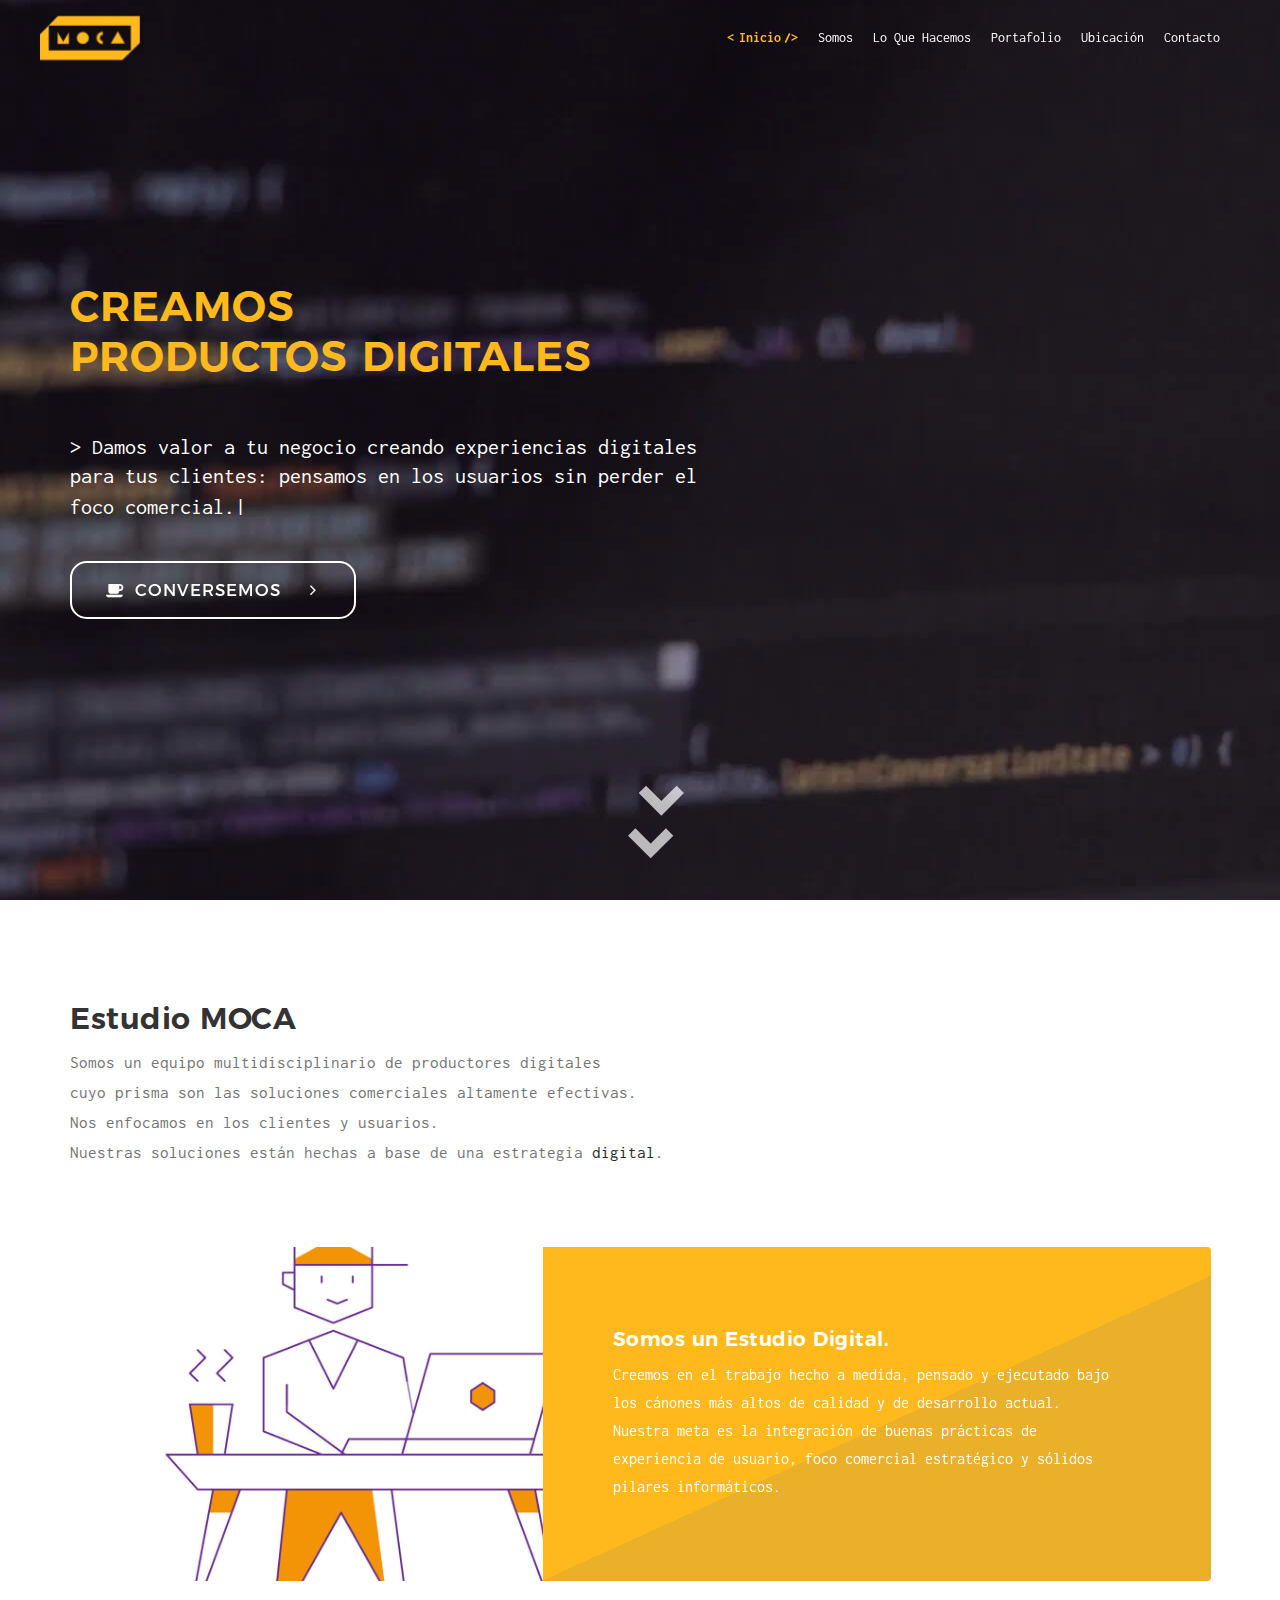
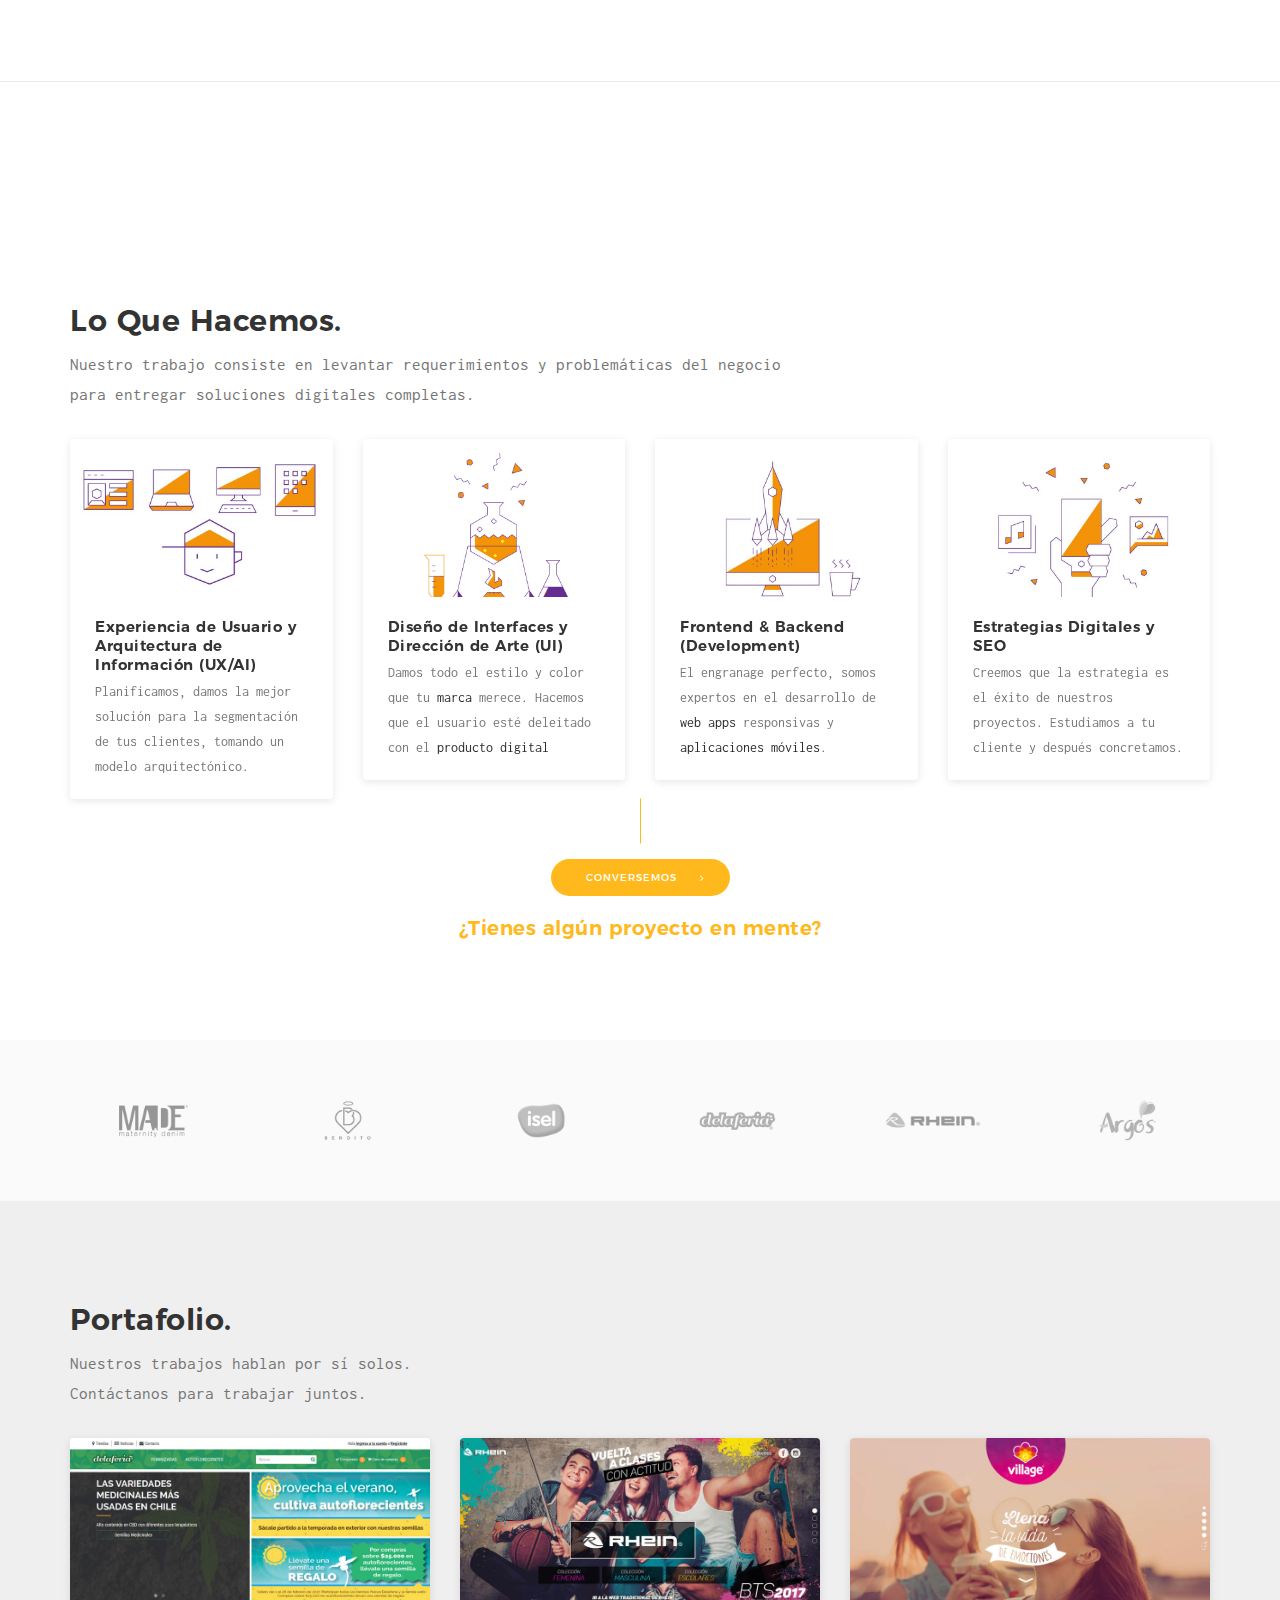
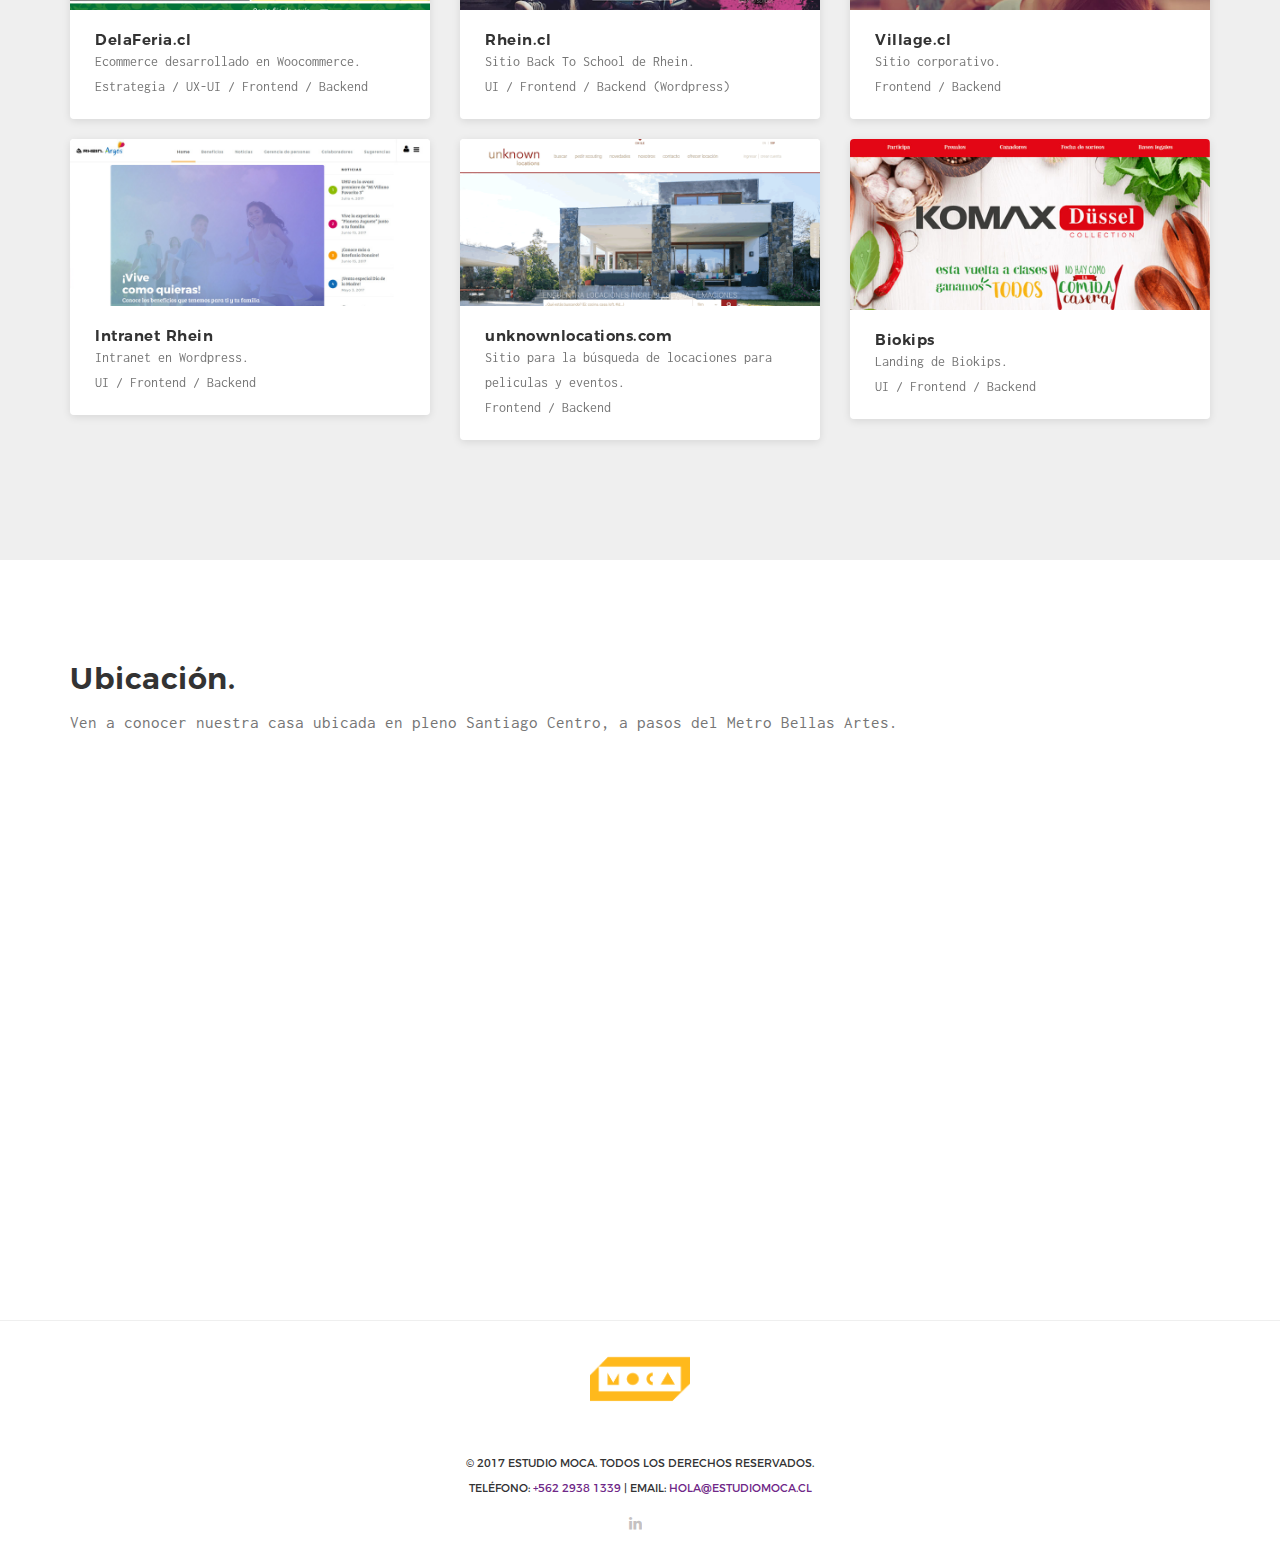
==== commit e7a1a7d8: "elimina equipo" ====
--- a/web/index.html
+++ b/web/index.html
@@ -74,6 +74,7 @@
                     <h1>
                         <a class="home" href="#inicio" title="Estudio MOCA" onclick="ga('send', 'event', 'Logo');">
                             <img alt="Estudio MOCA - Marketing Digital, Desarrollo de Aplicaciones y Web" src="img/logo.png">
+                            <img alt="Estudio MOCA - Marketing Digital, Desarrollo de Aplicaciones y Web" src="img/logo-variacion.png" class="justFixed">
                         </a>
                     </h1>
                 </div>
@@ -85,20 +86,11 @@
 
                 <nav>
                     <ul>
-                        <li class="page active">
-                            <a href="#inicio" title="Inicio" onclick="ga('send', 'event','Menu', 'Inicio');">Inicio</a>
-                        </li>
-                        <li class="page"><a href="#somos" title="Somos" onclick="ga('send', 'event','Menu', 'Somos');">Somos</a>
-                        </li>
-                        <li class="page">
-                            <a href="#lo-que-hacemos" title="Lo Que Hacemos" onclick="ga('send', 'event','Menu', 'QueHacemos');">Lo
-                                Que Hacemos</a></li>
-                        <li class="page">
-                            <a href="#equipo" title="Equipo" onclick="ga('send', 'event','Menu', 'Equipo');">Equipo</a>
-                        </li>
-                        <li class="page">
-                            <a href="#portafolio" title="Portafolio" onclick="ga('send', 'event','Menu', 'Portafolio');">Portafolio</a>
-                        </li>
+                        <li class="page active"><a href="#inicio" title="Inicio" onclick="ga('send', 'event','Menu', 'Inicio');">Inicio</a></li>
+                        <li class="page"><a href="#somos" title="Somos" onclick="ga('send', 'event','Menu', 'Somos');">Somos</a></li>
+                        <li class="page"><a href="#lo-que-hacemos" title="Lo Que Hacemos" onclick="ga('send', 'event','Menu', 'QueHacemos');">Lo Que Hacemos</a></li>
+                        <li class="page"><a href="#portafolio" title="Portafolio" onclick="ga('send', 'event','Menu', 'Portafolio');">Portafolio</a></li>
+                        <li class="page"><a href="#ubicacion" title="Ubicación" onclick="ga('send', 'event','Menu', 'Ubicacion');">Ubicación</a></li>
                         <li><a href="#" class="btn-contact" title="Contacto">Contacto</a></li>
                     </ul>
                 </nav>
@@ -125,7 +117,7 @@
                 <div class="container moca-text index">
                     <!--Row-->
                     <div class="row">
-                        <div class="col-sm-12 ">
+                        <div class="col-sm-7">
                             <h2 class="mb-50 uppercase home-title">
                                 Creamos<br> <span>Productos Digitales</span>
                             </h2>
@@ -331,102 +323,6 @@
         </section>
         <!--End client  section-->
 
-        <!--Equipo section-->
-        <section id="equipo" class="equipo pt-100 pb-100">
-            <!--Container-->
-            <div class="container">
-                <!--Row-->
-                <div class="row">
-                    <div class="col-sm-12 ">
-                        <div class="main-lead mb-30">
-                            <h3 class="mb-10">Equipo.</h3>
-                            <p>Somos <span>diseñadores, desarrolladores y comunicadores digitales</span><br><span>unidos en un solo equipo</span>.
-                            </p>
-                        </div>
-                    </div>
-                </div>
-                <!--End row-->
-            </div>
-            <!--End container-->
-            <!--Container-->
-            <div class="container">
-                <!--Row-->
-                <div class="row">
-                    <div class="col-sm-3">
-                        <!--equipo block-->
-                        <div class="equipo-block">
-                            <!--equipo info-->
-                            <div class="equipo-info">
-                                <h6 class=" text-center">Claudio Monardes<span> Líder de proyectos</span></h6>
-                                <ul class="equipo-socials">
-                                    <li>
-                                        <a title="Ir al perfil de Linkedin" onclick="ga('send', 'event','Equipo', 'Linkedin', 'Claudio');" target="_blank" href="https://www.linkedin.com/in/claudio-monardes-885a9667/"><i class="icon-linkedin"></i></a>
-                                    </li>
-                                </ul>
-                            </div>
-                            <!--End equipo info-->
-                            <img src="img/team/cmonardes.jpg" alt="Claudio Monardes">
-                        </div>
-                        <!--End equipo block-->
-                    </div>
-                    <div class="col-sm-3">
-                        <!--equipo block-->
-                        <div class="equipo-block text-center">
-                            <!--equipo info-->
-                            <div class="equipo-info ">
-                                <h6 class=" text-center">Álvaro León<span> Director comercial</span></h6>
-                                <ul class="equipo-socials">
-                                    <li>
-                                        <a title="Ir al perfil de Linkedin" onclick="ga('send', 'event','Equipo', 'Linkedin', 'Alvaro');" target="_blank" href="https://www.linkedin.com/in/aleonn/"><i class="icon-linkedin"></i></a>
-                                    </li>
-                                </ul>
-                            </div>
-                            <!--End equipo info-->
-                            <img src="img/team/aleon.jpg" alt="Álvaro León">
-                        </div>
-                        <!--End equipo block-->
-                    </div>
-                    <div class="col-sm-3">
-                        <!--equipo block-->
-                        <div class="equipo-block text-center">
-                            <!--equipo info-->
-                            <div class="equipo-info ">
-                                <h6 class=" text-center">Gonzalo Camus<span> Director UX/UI</span></h6>
-                                <ul class="equipo-socials">
-                                    <li>
-                                        <a title="Ir al perfil de Linkedin" onclick="ga('send', 'event','Equipo', 'Linkedin', 'Gonzalo');" target="_blank" href="https://www.linkedin.com/in/gonzalocamus/"><i class="icon-linkedin"></i></a>
-                                    </li>
-                                </ul>
-                            </div>
-                            <!--End equipo info-->
-                            <img src="img/team/gcamus.jpg" alt="Gonzalo Camus">
-                        </div>
-                        <!--End equipo block-->
-                    </div>
-                    <div class="col-sm-3">
-                        <!--equipo block-->
-                        <div class="equipo-block text-center">
-                            <!--equipo info-->
-                            <div class="equipo-info ">
-                                <h6 class="text-center">Jorge Carrillo<span> Director de proyectos</span></h6>
-                                <ul class="equipo-socials">
-                                    <li>
-                                        <a title="Ir al perfil de Linkedin" onclick="ga('send', 'event','Equipo', 'Linkedin', 'Jorge');" target="_blank" href="https://www.linkedin.com/in/jorgecarrilloaguila/"><i class="icon-linkedin"></i></a>
-                                    </li>
-                                </ul>
-                            </div>
-                            <!--End equipo info-->
-                            <img src="img/team/jcarrillo.jpg" alt="Jorge Carrillo">
-                        </div>
-                        <!--End equipo block-->
-                    </div>
-                </div>
-                <!--End row-->
-            </div>
-            <!--End container-->
-        </section>
-        <!--End equipo  section-->
-
         <!--Portafolio section-->
         <section id="portafolio" class="portfolio bg-grey pt-100 pb-100">
             <!--Container-->
@@ -568,7 +464,7 @@
                         <div class="logo left-part">
                             <img alt="Estudio MOCA - Marketing Digital" src="img/logo.png">
                         </div>
-                        <p class="mt-10">© 2017 Estudio MOCA. Todos los derechos reservados. Teléfono: <a onclick="ga('send', 'event', 'Footer', 'Fono');" href="tel:+562 2938 1339" title="Llamar">+562 2938 1339</a> | Email: <a href="mailto:hola@estudiomoca.cl" title="Enviar un email">hola@estudiomoca.cl</a></p>
+                        <p class="mt-10">© 2017 Estudio MOCA. Todos los derechos reservados.<br> Teléfono: <a onclick="ga('send', 'event', 'Footer', 'Fono');" href="tel:+562 2938 1339" title="Llamar">+562 2938 1339</a> | Email: <a href="mailto:hola@estudiomoca.cl" title="Enviar un email">hola@estudiomoca.cl</a></p>
                         <ul class="socials mt-15">
                             <li>
                                 <a href="https://www.linkedin.com/company-beta/15192501/" onclick="ga('send', 'event', 'Footer', 'Linkedin');" target="_blank"><i class="icon-linkedin"></i></a>
--- a/web/css/main.css
+++ b/web/css/main.css
@@ -1,2 +1,1990 @@
-body{background-color:#6F2887;transition:all 0.5s}body.no-scroll{overflow-y:hidden}body.no-scroll .new-modal{transform:translate(-50%, -50%) rotateX(0deg);-webkit-transform:translate(-50%, -50%) rotateX(0deg);-moz-transform:translate(-50%, -50%) rotateX(0deg)}body.no-scroll #wrapper{-webkit-filter:blur(4px)}.loader{background:#ffffff;height:100%;left:0;position:fixed;right:0;top:0;z-index:9999}.loader-inner{height:100%;left:0;position:absolute;top:50%;width:100%;opacity:.9;text-align:center;margin-top:-70px}.loader-inner h4{color:#333333;font-size:13px;position:relative}.wrapper{position:relative}.inner-wrapper{background-color:#fff;width:inherit;backface-visibility:hidden;overflow:hidden;position:relative}.offest-nav-canvas{backface-visibility:hidden;background:#ffffff;bottom:0;box-sizing:content-box;height:100%;position:absolute;right:0;top:0;transform:translate3d(320px, 0px, 0px);-webkit-transform:translate3d(320px, 0px, 0px);-moz-transform:translate(320px, 0px);-moz-transform:translate3d(320px, 0px, 0px);-ms-transform:translate3d(320px, 0px, 0px);-ms-transform:translate(320px, 0px);width:320px;z-index:1001}.mask-overlap .mask-canvas{backface-visibility:hidden;bottom:0;cursor:pointer;display:block;left:0;position:absolute;right:0;top:0;z-index:1000}.mask-canvas{background:rgba(45,97,158,0.7) !important}.offest-nav-canvas.show-nav{transform:translate3d(0px, 0px, 0px);-webkit-transform:translate3d(0px, 0px, 0px);-moz-transform:translate(0px, 0px);-moz-transform:translate3d(0px, 0px, 0px);-ms-transform:translate3d(0px, 0px, 0px);-ms-transform:translate(0, 0px)}.menu{padding:70px 50px 35px 50px}.menu>li{font-size:10px;letter-spacing:0;position:relative}.menu>li>a{color:#333333;letter-spacing:1px;text-transform:uppercase;line-height:35px}.menu>li>a:hover{opacity:.6}.socials-nav .socials{padding:9px 45px 0}.socials>li{display:inline-block;margin-right:10px}.socials>li>a{color:#9e9898;opacity:.6}.socials>li>a:hover{opacity:1}.socials>li>a i{font-size:15px}section.moca{background-color:#2d619e;background-position:center center;background-repeat:no-repeat;background-size:cover;margin:0;padding:0;position:relative}section.moca.pages{height:450px}section.moca .video{bottom:0;left:0;position:absolute;right:0;top:0}section.moca .video video{height:auto;left:50%;min-height:100%;min-width:100%;position:absolute;top:50%;transform:translate(-50%, -50%);-webkit-transform:translate(-50%, -50%);-moz-transform:translate(-50%, -50%);-ms-transform:translate(-50%, -50%);width:auto}section.moca .overlay-moca{background-color:rgba(98,44,131,0.1);bottom:0;left:0;position:absolute;right:0;top:0}section.moca .inner-moca{bottom:0;left:0;overflow:hidden;position:absolute;right:0;top:0;height:100%}.header .right-part{float:right}.header .left-part{float:left}.header .logo{display:block;height:100px;width:100px;position:fixed;z-index:99;margin-left:40px;margin-top:40px}.moca-text{color:#ffffff;position:relative;text-align:left;top:50%;transform:translateY(-50%);-webkit-transform:translateY(-50%);-moz-transform:translateY(-50%);-ms-transform:translateY(-50%)}h1{font-size:3em;color:#f39409;line-height:1.2em;letter-spacing:1px;position:relative;display:block}.moca-text h2{font-size:3em;color:#ffb91c;line-height:1.2em;letter-spacing:1px;position:relative;display:block}.moca-text h1.line-left:before{content:" ";position:absolute;width:1px;height:60px;background:#ffffff;left:-25px;top:50%;transform:translate(0%, -50%);-webkit-transform:translate(0%, -50%);-ms-transform:translate(0%, -50%);-moz-transform:translate(0%, -50%)}.moca-text p{font-size:1.6em;line-height:1.3em}.header .toggle-navigation{display:block;z-index:1002;margin-right:40px;margin-top:40px;position:relative}.header .toggle-navigation a{display:block;height:25px;width:28px}.header .toggle-navigation .lines{transform:translate(0px, 10px) rotate(0deg);-webkit-transform:translate(0px, 10px) rotate(0deg);-ms-transform:translate(0px, 10px) rotate(0deg);-moz-transform:translate(0px, 10px) rotate(0deg);height:2px;width:28px}.header .toggle-navigation .lines:after,.header .toggle-navigation .lines:before{height:2px;width:28px}.header .toggle-navigation .lines:after,.header .toggle-navigation .lines:before{content:" ";display:block}.header .toggle-navigation .lines:after{transform:translate(0px, 4px) rotate(0deg);-webkit-transform:translate(0px, 4px) rotate(0deg);-ms-transform:translate(0px, 4px) rotate(0deg);-moz-transform:translate(0px, 4px) rotate(0deg)}.header .toggle-navigation .lines:before{transform:translate(0px, -4px) rotate(0deg);-webkit-transform:translate(0px, -4px) rotate(0deg);-ms-transform:translate(0px, -4px) rotate(0deg);-moz-transform:translate(0px, -4px) rotate(0deg)}.header .toggle-navigation .toggle-nav-canvas .lines:after,.header .toggle-navigation .toggle-nav-canvas .lines:before{background:#efefef}.header .toggle-navigation.active .lines:after{transform:translate(0px, -1px) rotate(45deg);-webkit-transform:translate(0px, -1px) rotate(45deg);-ms-transform:translate(0px, -1px) rotate(45deg);-moz-transform:translate(0px, -1px) rotate(45deg)}.header .toggle-navigation.active .lines:before{transform:translate(0px, 1px) rotate(-45deg);-webkit-transform:translate(0px, 1px) rotate(-45deg);-ms-transform:translate(0px, 1px) rotate(-45deg);-moz-transform:translate(0px, 1px) rotate(-45deg)}.inline-content{position:relative}.img-content.radius{border-radius:4px 0 0 4px;-webkit-border-radius:4px 0 0 4px;margin-left:15px}.img-block.relative img{border-radius:4px 4px 0 0;-webkit-border-radius:4px 4px 0 0}.intro-content{background:#ffb91c;overflow:hidden;position:relative}.intro-content.push-right{padding:80px 89px 80px 70px;border-radius:0 4px 4px 0;-webkit-border-radius:0 4px 4px 0;position:relative;width:57.1%}.intro-content.push-right:before{border-bottom:1190px solid #2d619e;border-left:867px solid transparent;border-right:1450px solid transparent;bottom:-882px;content:"";height:0;opacity:0.10;position:absolute;right:-523px;transform:rotate(-63.9deg);-webkit-transform:rotate(-63.9deg);-moz-transform:rotate(-63.9deg);-ms-transform:rotate(-63.9deg);width:0}.intro-content.relative{border-radius:0 0 4px 4px;-webkit-border-radius:0 0 4px 4px;padding:100px 0}.intro-content.relative:before{border-bottom:1139px solid #2d619e;border-left:873px solid transparent;border-right:1450px solid transparent;bottom:-688px;content:"";height:0;opacity:0.10;position:absolute;right:-450px;transform:rotate(-59.9deg);-webkit-transform:rotate(-59.9deg);-moz-transform:rotate(-59.9deg);-ms-transform:rotate(-59.9deg);width:0}.intro-content h2{font-size:20px;color:#fff}.intro-content p{color:#ffffff;font-size:16px;line-height:28px;-webkit-transform:translateZ(0)}.intro-content.relative p{width:60%;margin:0 auto}.intro-content.relative h6{color:#ffffff;text-transform:uppercase;font-size:10px}.intro-content.relative img{width:14%}.plus-btn{background:#ffb91c;border-radius:50px;-webkit-border-radius:50px;box-shadow:0 2px 8px rgba(0,0,0,0.15);-webkit-box-shadow:0 2px 8px rgba(0,0,0,0.15);-ms-box-shadow:0 2px 8px rgba(0,0,0,0.15);-moz-box-shadow:0 2px 8px rgba(0,0,0,0.15);-o-box-shadow:0 2px 8px rgba(0,0,0,0.15);color:#ffffff;height:40px;line-height:42px;position:absolute;right:-55px;text-align:center;top:-40px;width:40px;background:#ffb91c none repeat scroll 0 0;border-radius:50px;-webkit-border-radius:50px;box-shadow:0 2px 8px rgba(0,0,0,0.15);-webkit-box-shadow:0 2px 8px rgba(0,0,0,0.15);-ms-box-shadow:0 2px 8px rgba(0,0,0,0.15);-moz-box-shadow:0 2px 8px rgba(0,0,0,0.15);-o-box-shadow:0 2px 8px rgba(0,0,0,0.15);color:#ffffff;height:40px;line-height:42px;position:absolute;right:-20px;text-align:center;top:-57px;width:40px}.plus-btn:hover{box-shadow:0 5px 20px rgba(0,0,0,0.15);-webkit-box-shadow:0 5px 20px rgba(0,0,0,0.15);-moz-box-shadow:0 5px 20px rgba(0,0,0,0.15);-ms-box-shadow:0 5px 20px rgba(0,0,0,0.15);-o-box-shadow:0 5px 20px rgba(0,0,0,0.15);transform:translateY(-1px);-webkit-transform:translateY(-1px);-moz-transform:translateY(-1px);-ms-transform:translateY(-1px);-o-transform:translateY(-1px)}.quote-content h4{color:#ffb91c;font-size:20px}.quote-content.img h4{color:#ffffff}.quote-content.img .but.line:before{background:#ffffff}.quote-box>div[class*="col-"]{z-index:2}.img-content{height:100%;padding:0;position:absolute;top:0;overflow:hidden}.absolute-left{left:0}.absolute-right{right:0}.split-container{position:relative}.background-img{width:100%;height:100%;left:0;position:absolute;top:0;z-index:0;background-color:#333333;background-attachment:scroll;background-clip:border-box;background-origin:padding-box;background-image:none;background-position:50% 50% !important;background-repeat:repeat;background-size:cover !important}.background-img img{display:none}.split-container div[class*="col-"]:not(.split-img-content){float:none}.split-push{margin-left:7%}.block-quote h6{font-size:15px;color:#ffffff}.block-quote h6 span{font-size:10px;text-transform:uppercase}.block-quote blockquote{font-size:21px;width:72%;line-height:36px;margin-bottom:20px}.expertise-block{position:relative;display:block}.shorten-content div.row:nth-child(3) .expertise-block.shorten:after{background:none}.expertise-block.shorten:after{background:#cccccc;content:"";height:52px;position:absolute;width:1px;top:82px;left:50%}.expertise-block i{color:#ffb91c;display:block;font-size:20px;margin-bottom:10px}.expertise-block.shorten i{font-size:30px}.expertise-block h6{font-size:15px}.expertise-block p{width:70%;margin:0 auto}p.column{-webkit-column-count:2;-moz-column-count:2;column-count:2;-moz-column-gap:40px;-webkit-column-gap:40px;column-gap:40px}.block-table .table{background:#ffffff;border-radius:4px;-webkit-border-radius:4px}.block-table .table h6{font-size:18px;text-transform:uppercase;position:relative}.block-table .table h6:after{background:#cccccc;bottom:-75px;content:"";height:45px;left:50%;position:absolute;width:1px}.block-price{color:#468ee4}.block-price span.price{font-size:60px}.block-price span.per{font-size:13px;display:block;color:#767676}.block-table .table ul>li{line-height:55px;color:#343434}.block-table div[class*="col-"]:nth-child(2) .table{box-shadow:0 5px 10px rgba(0,0,0,0.1);-webkit-box-shadow:0 5px 10px rgba(0,0,0,0.1)}.block-table div[class*="col-"]:nth-child(2) .table:hover{box-shadow:0 5px 30px rgba(0,0,0,0.1);-webkit-box-shadow:0 5px 30px rgba(0,0,0,0.1);transform:translateY(-2px);-webkit-transform:translateY(-2px)}#client-carousel li{text-align:center}#client-carousel li img{opacity:0.4;width:50%}.equipo-block{position:relative;overflow:hidden}.equipo-block:hover .equipo-info h6{top:50px}.equipo-block:hover .equipo-socials{bottom:50px}.equipo-info{position:absolute;background:rgba(243,148,9,0.7);width:100%;height:100%;top:0;left:0;opacity:0;transition:all 0.3s ease 0s;-webkit-transition:all 0.3s ease 0s;-moz-transition:all 0.3s ease 0s;-ms-transition:all 0.3s ease 0s;-weobkit-transition:all 0.3s ease 0s}.equipo-info:hover{opacity:1;transition:all 0.3s ease 0s;-webkit-transition:all 0.3s ease 0s;-moz-transition:all 0.3s ease 0s;-ms-transition:all 0.3s ease 0s;-weobkit-transition:all 0.3s ease 0s}.equipo-info h6{color:#ffffff;font-size:15px;left:50%;position:absolute;top:-50px;transform:translate(-50%, 0%);-webkit-transform:translate(-50%, 0%);-moz-transform:translate(-50%, 0%);-ms-transform:translate(-50%, 0%);-o-transform:translate(-50%, 0%)}.equipo-info h6 span{color:#ffffff;font-size:10px;display:block;text-transform:uppercase;margin-top:5px}.equipo-socials{left:50%;position:absolute;bottom:-50px;transform:translate(-50%, 0%);-webkit-transform:translate(-50%, 0%);-moz-transform:translate(-50%, 0%);-ms-transform:translate(-50%, 0%);-o-transform:translate(-50%, 0%)}.equipo-socials li{display:inline-block;margin-right:10px}.equipo-socials li a{color:#ffffff;opacity:.7}.equipo-socials li a i{font-size:15px}.equipo-socials li a:hover{opacity:1}.overlay:before{position:absolute;background:#333333;width:100%;height:100%;top:0;left:0;opacity:.5;z-index:1;content:""}.facts-blocks>div[class*="col-"]{z-index:2}.fact i{color:#ffffff;font-size:40px}.fact h3{color:#ffffff;font-size:40px}.fact h3 span{display:block;font-size:14px;margin-top:10px}.skills-block{text-align:center;margin-left:-7%}.progress{background:none;display:block;height:100%;overflow:hidden;position:relative;margin-bottom:0}.skills-list li{display:inline-block;height:35vh;margin-right:10px;width:50px}.skills-list li:last-child{margin-right:0;vertical-align:top}.skills-list li:last-child .progress{margin-bottom:0}.progress .percentage{bottom:0;position:absolute;width:50px}.progress.dv .percentage{background-color:#468ee4}.progress.ds .percentage{background-color:#777777}.percentage .percent{font-size:11px;position:absolute;right:-14px;top:-30px}.skills-list h4{bottom:0;color:#ffffff;font-size:12px;left:17px;position:absolute;text-transform:uppercase;transform:rotate(-90deg);-webkit-transform:rotate(-90deg);-moz-transform:rotate(-90deg);-ms-transform:rotate(-90deg);-o-transform:rotate(-90deg);transform-origin:left top 0;-webkit-transform-origin:left top 0;-moz-transform-origin:left top 0;-ms-transform-origin:left top;-webkit-transform-origin:left top 0;-o-transform-origin:left top;z-index:1}.percentage span{color:#ffffff;font-size:10px;left:32px;position:absolute;text-transform:uppercase;top:25px;transform:rotate(-90deg);-webkit-transform:rotate(-90deg);-moz-transform:rotate(-90deg);-ms-transform:rotate(-90deg);-o-transform:rotate(-90deg);transform-origin:left bottom 0;-webkit-transform-origin:left bottom 0;-moz-transform-origin:left bottom 0;-ms-transform-origin:left bottom;-webkit-transform-origin:left bottom 0;-o-transform-origin:left bottom;z-index:1}.process-block{position:relative;background:#ffffff;padding:60px 0}.process-block i{font-size:40px;color:#468ee4;display:block;margin-bottom:10px}.process-block h6{font-size:18px}.process-block h6 span{font-size:70px;display:block;font-size:14px;color:#999999;margin-top:10px}.process-block span.big-digit{color:#333333;font-size:270px;left:50%;opacity:0.04;position:absolute;top:50%;transform:translate(-50%, -48%);-webkit-transform:translate(-50%, -48%);-moz-transform:translate(-50%, -48%);-ms-transform:translate(-50%, -48%);-o-transform:translate(-50%, -48%);font-weight:bold}.box.work h3 span{display:block;font-size:13px;color:#999999;margin-top:5px}.block-filter ul{display:inline-block;position:relative}.filter li{display:inline-block;font-size:14px;margin:0 20px;position:relative}.filter li a{color:#333333}.filter li a:hover{color:#468ee4}.filter li a.active{color:#468ee4}.filter li a.active:before,.filter li a.active:after{height:10px}.filter li a:before{background:#468ee4;content:"";height:0px;left:50%;position:absolute;width:1px;top:-20px;-webkit-transition:all .2s;transition:all .2s}.filter li a:after{background:#468ee4;content:"";height:0px;left:50%;position:absolute;width:1px;bottom:-20px;-webkit-transition:all .2s;transition:all .2s}.disable:before{background-color:#ffffff;content:"";display:block;height:100%;left:0;opacity:0.7;position:absolute;top:0;width:100%;z-index:12}.block-details h1{font-size:30px}.block-details ul li{line-height:25px}.block-details ul li span{color:#333333}.social-project{background:#468ee4;padding:12px 40px;display:inline-block;border-radius:40px;-webkit-border-radius:40px;position:relative}.social-project:before{background:#468ee4;content:"";height:45px;left:50%;position:absolute;top:-38px;transform:translate(0%, -50%);-webkit-transform:translate(0%, -50%);-ms-transform:translate(0%, -50%);-moz-transform:translate(0%, -50%);-o-transform:translate(0%, -50%);width:1px}.social-project li{display:inline-block;text-transform:uppercase;font-size:11px;margin:0 10px}.social-project li a{color:#ffffff}.share-project h4{color:#468ee4;font-size:20px}.project-nav a.but{min-width:200px}.map-block{height:500px}.contact-block i{margin-bottom:30px;color:#468ee4;display:block;font-size:30px}.contact-block h4{font-size:20px;position:relative}.contact-block h4:before{background:#efefef;content:"";height:35px;left:50%;position:absolute;top:-38px;transform:translate(0%, -50%);-webkit-transform:translate(0%, -50%);-ms-transform:translate(0%, -50%);-moz-transform:translate(0%, -50%);-o-transform:translate(0%, -50%);width:1px}.contact-form,.reply-form{position:relative}.input-columns .column-1,.input-columns .column-2{float:left;width:50%}.input-columns .column-1 .column-inner{padding:0 25px 0 0}.contact-form input[type="text"],.contact-form textarea{background:#ffffff;border:2px solid #ffffff;border-radius:4px;-webkit-border-radius:4px;font-family:'Lora-Italic', "Helvetica", "Arial", sans-serif;margin:0 0 25px;outline:0 none;overflow:hidden;padding:18px 20px;resize:none;width:100%}.reply-form input[type="text"],.reply-form textarea{background:#ffffff;border:2px solid #ffffff;border-radius:4px;-webkit-border-radius:4px;font-family:'Lora-Italic', "Helvetica", "Arial", sans-serif;margin:0 0 25px;outline:0 none;overflow:hidden;padding:18px 20px;resize:none;width:100%}.contact-form input[type="text"]:focus,.contact-form textarea:focus{box-shadow:0 5px 25px rgba(0,0,0,0.1);-webkit-box-shadow:0 5px 25px rgba(0,0,0,0.1);transform:translateY(-1px);-webkit-transform:translateY(-1px)}.reply-form input[type="text"]:focus,.reply-form textarea:focus{box-shadow:0 5px 25px rgba(0,0,0,0.1);-webkit-box-shadow:0 5px 25px rgba(0,0,0,0.1);transform:translateY(-1px);-webkit-transform:translateY(-1px)}.contact-form textarea,.reply-form textarea{font-family:'Lora-Italic', "Helvetica", "Arial", sans-serif;width:100%}.contact-form .submit,.reply-form .submit{cursor:pointer;position:relative;background:none;padding:10px 35px}.contact-form .submit:hover{background:#468ee4;color:#ffffff;border:2px solid #387bcc}.success,.error{display:none;position:relative}.alert-success{background-color:rgba(111,40,135,0.2);color:#6F2887;border-color:#6F2887}.success h2{font-size:11px;left:0;position:absolute;text-transform:none;top:-50px}.error h2{font-size:11px;left:0;position:absolute;text-transform:none;top:-50px;color:#468ee4}.success h2{color:#767676}.footer{border-top:1px solid #efefef;position:relative}.footer .plus-btn{position:absolute;right:-10%;top:20px;z-index:100;opacity:0;line-height:38px}.footer:hover .plus-btn{right:10%;opacity:1}.footer .logo{display:inline-block;height:100px;width:100px}.footer p{font-size:11px;text-transform:uppercase;color:#333333}.footer a{color:#6F2887}header{position:fixed;left:0;top:0;z-index:5;transition:all 0.5s;width:100%}header progress{display:block;height:3px;width:100%;position:absolute;bottom:0;left:0;background-color:transparent;-webkit-appearance:none;-moz-appearance:none;appearance:none;border:none;color:#000;opacity:0;transition:all 0.5s}header progress .progress-bar{background-color:#ffb91c;width:0;display:block;height:inherit}progress::-webkit-progress-bar{background-color:transparent}progress::-webkit-progress-value{background-color:#ffb91c}progress::-moz-progress-bar{background-color:#ffb91c}.cover-modal{background:rgba(255,185,28,0.8);content:'';display:block;height:100%;position:fixed;top:0;left:0;z-index:10;width:100%;bottom:0;right:0;opacity:0;visibility:hidden;transition:all 0.5s}.cover-modal.show-modal{opacity:1;visibility:visible}.new-modal{border-radius:5px;box-shadow:0 0 220px 0 #b57d00;display:block;max-width:480px;overflow:hidden;-webkit-transform:translate(-50%, -50%) rotateX(0deg);-ms-transform:translate(-50%, -50%) rotateX(0deg);transform:translate(-50%, -50%) rotateX(0deg);position:absolute;top:50%;left:50%;z-index:11;width:98%;background-color:rgba(255,255,255,0.97);transition:all 0.5s}.new-modal .head-modal .close-modal{position:absolute;right:0;top:0;color:#ffb91c;font-size:18px;padding:10px}.new-modal .head-modal img{display:block;width:100%}.new-modal form{padding:2em}.new-modal form button.submit{background:#ffb91c;border:none;line-height:1em;-webkit-transition:all 0.25s;transition:all 0.25s;color:#fff;padding:12px 35px;text-transform:uppercase;display:inline-block;font-size:12px;letter-spacing:1px;border-radius:40px;font-weight:700;-webkit-border-radius:40px;font-family:'Montserrat-Regular', "Helvetica", "Arial", sans-serif}.new-modal form button.submit:hover{transform:scale(1.1)}.new-modal form button:hover,.new-modal form button:focus,.new-modal form button:active,.new-modal form button.loading{outline:none}.new-modal form button.success{background:#27ae60;border-color:#27ae60;color:#fff}@-webkit-keyframes spin{from{transform:rotate(0deg)}to{transform:rotate(360deg)}}@keyframes spin{from{transform:rotate(0deg)}to{transform:rotate(360deg)}}.new-modal form button span.loading-spinner{-webkit-animation:spin 0.5s linear infinite;animation:spin 0.5s linear infinite;border:2px solid #fff;border-top-color:transparent;border-radius:50%;display:inline-block;height:1em;width:1em}.new-modal form label{border-bottom:1px solid #333;display:table;font-size:1.25em;margin-bottom:0.5em;-webkit-transition:all 0.25s;transition:all 0.25s;position:relative;width:100%}.new-modal form label.errorForm{border-bottom:1px #b70000 solid}.new-modal form label.errorForm:after{content:"Este campo es requerido.";color:#b70000;font-size:10px;position:absolute;left:4px;top:15px}.new-modal .captcha{display:table;margin-bottom:2em;position:relative;width:100%;-webkit-transition:all 0.25s;transition:all 0.25s}.new-modal form label.col-one-half{float:left;width:50%}.new-modal form label.col-one-half:nth-of-type(even){border-left:1px solid #333;padding-left:0.25em}.new-modal form label input,.new-modal form label textarea{background:none;border:none;line-height:1em;font-weight:700;padding:0.5em 0.25em;width:100%;color:#000;resize:none;box-shadow:none;-webkit-box-shadow:none}.new-modal form label input:focus,.new-modal form label textarea:focus{outline:none}.new-modal form label input:-webkit-autofill{background-color:transparent !important}.new-modal form label span.label-text{display:block;font-size:0.9em;padding-left:0.5em;-webkit-transition:all 0.25s;transition:all 0.25s}.new-modal form label.checkbox{border-bottom:0;text-align:center}.new-modal form label.invalid{border-color:#c0392b !important}.new-modal form label.invalid span.label-text{color:#c0392b}.new-modal form label.textarea{position:relative}header nav{float:right}header nav ul{display:table;margin:20px 50px 20px 0}header nav ul li{display:table-cell}header nav ul li.active a{color:#ffb91c;font-weight:bold}header nav ul li a{padding:10px;display:block;color:#fff;text-decoration:none;transition:all 0.5s}header nav ul li a:hover{color:#ffb91c}header.fixed{background-color:rgba(255,255,255,0.99)}header.fixed progress{opacity:1}header.fixed nav ul li.active a{color:#6F2887}header.fixed nav ul li a{color:#333}header.fixed nav ul li a:hover{color:#6F2887}.header .logo{height:auto;margin-top:0;transition:all 0.5s}header nav ul li.active a:before,header nav ul li.active a:after{display:inline-block}header nav ul li.active a:before{content:"<";margin-right:5px}header nav ul li.active a:after{content:"/>";margin-left:3px}.logo-loader{margin:10px auto;width:120px;position:relative;overflow:hidden}.logo-loader:before,.logo-loader:after{content:"";top:0;position:absolute;height:100%;transform:skew(-37deg)}.logo-loader:before{background-color:#6F2887;width:100%;left:0;animation-name:loaderAnimColorA;animation-duration:2s;animation-iteration-count:infinite;z-index:1;animation-direction:alternate;animation-timing-function:ease-in-out}.logo-loader:after{background-color:#ffb91c;width:0;right:0;animation-name:loaderAnimColorB;animation-duration:2s;animation-direction:alternate;animation-iteration-count:infinite;animation-timing-function:ease-in-out}.logo-loader img{display:block;width:100%;position:relative;z-index:3}@keyframes loaderAnimColorA{0%{width:100%}50%{width:0}100%{width:0}}@keyframes loaderAnimColorB{0%{width:0}50%{width:100%}100%{width:100%}}.btn-menu-mobile{display:none;width:50px;padding:10px;position:absolute;right:10px;top:20px}.btn-menu-mobile span{background-color:#ffb91c;display:block;width:100%;height:4px;border-radius:3px;margin-bottom:3px;transition:all 0.5s}.btn-menu-mobile span:last-child{margin-bottom:0}@media screen and (max-width: 1366px){.inner-wrapper{margin:0}.moca-text h1{font-size:32px}.header .logo{margin-left:23px}.header .toggle-navigation{margin-right:23px}.intro-content.relative p{width:71%}.skills-list li{margin-right:5px;width:45px}.progress .percentage{width:45px}.skills-list h4{left:14px}.percentage span{left:28px}.process-block span.big-digit{font-size:255px}.skills-list li{height:50vh}.block-quote blockquote{width:100%}}@media only screen and (min-device-width: 1024px) and (max-device-width: 1366px) and (orientation: portrait){input,textarea{-webkit-appearance:none;-webkit-border-radius:0}.intro-content.relative:before{border-bottom:1139px solid #2d619e;border-left:863px solid transparent;border-right:1450px solid transparent;bottom:-750px;right:-450px;transform:rotate(-63.2deg);-webkit-transform:rotate(-63.2deg);-moz-transform:rotate(-63.2deg);-ms-transform:rotate(-63.2deg)}.intro-content.push-right:before{border-bottom:1209px solid #2d619e;border-left:757px solid transparent;border-right:1450px solid transparent;bottom:-994px;right:-392px;transform:rotate(-72.9deg);-webkit-transform:rotate(-72.9deg);-moz-transform:rotate(-72.9deg);-ms-transform:rotate(-72.9deg)}.plus-btn{top:-42px}}@media only screen and (min-device-width: 1024px) and (max-device-width: 1366px) and (orientation: landscape){input,textarea{-webkit-appearance:none;-webkit-border-radius:0}.inner-wrapper{margin:0}.moca-text h1{font-size:35px}.moca-text h1.line-left:before{content:" "}.header .logo{margin-left:40px}.header .toggle-navigation{margin-right:40px}.intro-content.relative p{width:70%}.skills-list li{margin-right:10px;width:50px}.skills-list h4{left:17px}.percentage span{left:32px}.process-block span.big-digit{font-size:270px}}@media only screen and (min-width: 768px) and (max-width: 1024px) and (orientation: landscape){input,textarea{-webkit-appearance:none;-webkit-border-radius:0}.logo{background:rgba(243,148,9,0)}.intro-content.relative:before{border-bottom:1139px solid #2d619e;border-left:857px solid transparent;border-right:1450px solid transparent;bottom:-750px;right:-450px;transform:rotate(-63.4deg);-webkit-transform:rotate(-63.4deg);-moz-transform:rotate(-63.4deg);-ms-transform:rotate(-63.4deg)}.intro-content.push-right:before{border-bottom:1209px solid #2d619e;border-left:757px solid transparent;border-right:1450px solid transparent;bottom:-994px;right:-392px;transform:rotate(-72.9deg);-webkit-transform:rotate(-72.9deg);-moz-transform:rotate(-72.9deg);-ms-transform:rotate(-72.9deg)}.plus-btn{top:-42px}.main-lead p{font-size:15px}.skills-list li{height:50vh}}@media only screen and (min-width: 768px) and (max-width: 959px){input,textarea{-webkit-appearance:none;-webkit-border-radius:0}.logo{background:rgba(243,148,9,0)}.inner-wrapper{margin:0}.header .logo{position:absolute}.moca-text p{font-size:16px;line-height:28px}.moca-text h1.line-left:before{content:none}.split-container .background-img img{display:block}.split-container .img-content{overflow:visible;position:relative}.img-content{width:100%}.intro-content.relative img{width:20%}.intro-content.relative:before{border-bottom:1139px solid #2d619e;border-left:850px solid transparent;border-right:1450px solid transparent;bottom:-869px;right:-450px;transform:rotate(-71.6deg);-webkit-transform:rotate(-71.6deg);-moz-transform:rotate(-71.6deg);-ms-transform:rotate(-71.6deg)}.intro-content.push-right{border-radius:0}.intro-content.push-right:before{border-bottom:1209px solid #2d619e;border-left:801px solid transparent;border-right:1450px solid transparent;bottom:-882px;right:-369px;transform:rotate(-61.9deg);-webkit-transform:rotate(-61.9deg);-moz-transform:rotate(-61.9deg);-ms-transform:rotate(-61.9deg)}.plus-btn{top:-60px}.split-container .img-content.radius{border-radius:0;margin-left:0}.split-container .background-img{position:relative}.split-container .intro-content.push-right{width:auto;margin:0}.block-quote blockquote{width:100%}.skills-list li{height:50vh}.equipo-socials li{margin-right:3px}.expertise-block.shorten:after{content:none}}@media (max-width: 767px){body.no-scroll #wrapper{-webkit-filter:blur(0)}header.fixed nav ul li.active a{color:#ffb91c}hr.mb-100{margin-bottom:0 !important;margin-top:0 !important}.btn-menu-mobile{display:block}.btn-menu-mobile.open span:nth-child(1){transform:rotate(-45deg) translate(-17%, 97%)}.btn-menu-mobile.open span:nth-child(2){transform:rotate(46deg)}.btn-menu-mobile.open span:last-child{opacity:0}header{height:75px}header.fixed nav ul li a{color:#fff}header nav{position:fixed;background-color:#6F2887;height:calc(100vh - 75px);left:0;top:75px;width:100%;opacity:0;visibility:hidden;transform:scale(1.3);transition:all 0.5s}header nav.show-menu{opacity:1;visibility:visible;transform:scale(1)}header nav ul{display:block;margin:0;width:100%;transform:translate(-50%, -50%);position:absolute;left:50%;top:45%}header nav ul li{display:block;text-align:center}header nav ul li.active a{color:#ffb91c}header nav ul li a{color:#fff;font-size:1.4em}}@media only screen and (min-width: 480px) and (max-width: 767px){section.moca .inner-moca{padding-top:250px}input,textarea{-webkit-appearance:none;-webkit-border-radius:0}section.moca{height:450px !important}section.moca.index{height:580px !important}.header .logo{position:absolute}.moca-text.index h1{font-size:22px;line-height:30px}.moca-text h1.line-left:before{content:none}.main-lead h3{font-size:25px}.main-lead p{font-size:15px}.split-container .background-img img{display:block}.split-container .img-content{overflow:visible;position:relative}.intro-content.push-right{border-radius:0}.img-content{width:100%}.img-content.radius{border-radius:0}.split-container .img-content.radius{border-radius:0;margin-left:0}.intro-content.relative:before,.intro-content.push-right:before{content:none}.plus-btn{right:-35px;top:-40px}.split-container .background-img{position:relative}.split-container .intro-content.push-right{width:auto;margin:0}.block-quote blockquote{width:100%}.expertise-block,.box,.equipo-block,.process-block,.contact-block,.fact,.table,.block-nav a.but{margin-bottom:30px}.row:last-child .col-sm-4:last-child .box,.container:last-child .row .col-sm-4:last-child .expertise-block{margin-bottom:0 !important}.row .col-sm-6:last-child .box,.row .col-sm-4:last-child .equipo-block,.row .col-md-4:last-child .table,.row .col-sm-4:last-child .process-block{margin-bottom:0 !important}.block-nav .row .col-sm-4:last-child a.but{margin-bottom:0 !important}.row .col-sm-3:last-child .fact,.row .col-sm-4:last-child .contact-block{margin-bottom:0 !important}.works .row.mb-30{margin-bottom:0 !important}.separator-line{display:none}.quote-content h4{font-size:18px}.expertise-block.shorten:after{content:none}.intro-content.relative img{width:30%}.skills-list li{height:100vh}p.column{-moz-column-count:1;-webkit-column-count:1}.fact h3,.fact i{font-size:30px}.fact h3 span{font-size:14px}#services-carousel .owl-controls{bottom:20px !important;left:20px !important}.shorten-content.mt-100,.shorten-content .row.mt-70{margin-top:50px !important}.filter li{display:block;margin:40px 0}.filter li:first-child{margin-top:20px}.filter li:last-child{margin-bottom:0}.social-project li{margin:0 4px}.input-columns .column-1{width:100%}.input-columns .column-1 .column-inner{padding:0}.input-columns .column-2{width:100%}.contact-form .submit,.reply-form .submit{width:100%}.moca-text{top:43%}}@media only screen and (max-width: 479px){.moca-text{top:43%}section.moca .inner-moca{padding-top:40px}.moca-text h2{font-size:2em}input,textarea{-webkit-appearance:none;-webkit-border-radius:0}.moca-text h1.line-left:before{content:none}section.moca{height:550px !important}section.moca.index{height:750px !important}.header .logo{position:absolute}.moca-text.index h1{font-size:22px;line-height:30px}.main-lead h3{font-size:25px}.main-lead p{font-size:15px}.split-container .background-img img{display:block}.split-container .img-content{overflow:visible;position:relative}.intro-content.push-right,.img-content.radius{border-radius:0}.intro-content.push-right{padding:80px 60px 80px 40px}.intro-content.relative:before,.intro-content.push-right:before{content:none}.plus-btn{right:-35px}.img-content{width:100%}.split-container .img-content.radius{border-radius:0;margin-left:0}.split-container .background-img{position:relative}.split-container .intro-content.push-right{width:auto;margin:0}.block-quote blockquote{width:100%}.expertise-block,.box,.equipo-block,.process-block,.contact-block,.fact,.block-nav a.but,.table{margin-bottom:30px}.row:last-child .col-sm-4:last-child .box,.container:last-child .row .col-sm-4:last-child .expertise-block{margin-bottom:0 !important}.row .col-sm-6:last-child .box,.row .col-md-4:last-child .table{margin-bottom:0 !important}.row .col-sm-4:last-child .equipo-block,.row .col-sm-4:last-child .process-block{margin-bottom:0 !important}.block-nav .row .col-sm-4:last-child a.but{margin-bottom:0 !important}.row .col-sm-3:last-child .fact,.row .col-sm-4:last-child .contact-block{margin-bottom:0 !important}.works .row.mb-30{margin-bottom:0 !important}.separator-line{display:none}.quote-content h4{font-size:18px}.expertise-block.shorten:after{content:none}.intro-content.relative img{width:40%}.skills-list li{height:70vh;width:28px}.progress .percentage{width:28px}.skills-list h4{left:6px}.percentage span{left:20px}p.column{-moz-column-count:1;-webkit-column-count:1}.fact h3,.fact i{font-size:30px}.fact h3 span{font-size:14px}#services-carousel .owl-controls{bottom:20px !important;left:20px !important}.shorten-content.mt-100,.shorten-content .row.mt-70{margin-top:50px !important}.filter li{display:block;margin:40px 0}.filter li:first-child{margin-top:20px}.filter li:last-child{margin-bottom:0}.social-project li{margin:0 4px}.input-columns .column-1{width:100%}.input-columns .column-1 .column-inner{padding:0}.input-columns .column-2{width:100%}.contact-form .submit,.reply-form .submit{width:100%}}.pbutton.brd{font-size:1.2em;color:#ffffff;border:2px solid #fff;padding:1em 2em;border-radius:1em}.pbutton.brd:hover,.pbutton.brd.yellow{background-color:#ffb91c;border-color:#ffb91c}.pbutton.brd i{padding-right:10px !important}.home-down i{font-size:2em;color:#fff}@keyframes parpadeo{0%{opacity:1}50%{opacity:1}51%{opacity:0}100%{opacity:0}}.main-p{opacity:1}.main-p span{animation:parpadeo 1.2s infinite;vertical-align:0.1em;display:inline-block}.arrows{position:absolute;bottom:3%;left:50%;width:80px;height:80px;transform:translate(-50%, -50%) scale(0.4)}.arrows:before{content:'';position:absolute;width:100%;height:100%;border-left:26.66667px solid rgba(255,255,255,0.7);border-bottom:26.66667px solid rgba(255,255,255,0.7);transform:translate(26.66667px, 106.66667px) rotate(-45deg);animation:arrows 2s linear infinite}.arrows:after{content:'';position:absolute;width:100%;height:100%;border-left:26.66667px solid rgba(255,255,255,0.7);border-bottom:26.66667px solid rgba(255,255,255,0.7);transform:translate(53.33333px, 0px) rotate(-45deg);animation:arrows 2s linear infinite -1s}@keyframes arrows{0%{border-left:26.66667px solid transparent;border-bottom:26.66667px solid transparent;transform:translate(-13.33333px, -53.33333px) rotate(-45deg)}10%, 90%{border-left:26.66667px solid transparent;border-bottom:26.66667px solid transparent}50%{border-left:26.66667px solid rgba(255,255,255,0.7);border-bottom:26.66667px solid rgba(255,255,255,0.7);transform:translate(-13.33333px, 0px) rotate(-45deg)}100%{border-left:26.66667px solid transparent;border-bottom:26.66667px solid transparent;transform:translate(-13.33333px, 53.33333px) rotate(-45deg)}}.loading-modal{background:rgba(255,255,255,0.7) url(../img/loading.svg) center center no-repeat;position:absolute;left:0;top:0;height:100%;width:100%;display:none;z-index:99999}::-moz-selection{color:#fff;background:#6F2887}::selection{color:#fff;background:#6F2887}.map .gmaps{width:100%;min-height:500px;height:100%}
+/*$main-color: $main-color;*/
+/*
+* 	Copyright 2017
+* 	www.estudiomoca.cl
+*/
+/* Table of Content
+==================================================
+	1.Preloader
+	2.Site wrapper
+	3.Aside and navigation
+	4.moca Section
+	5.About section
+	6.Quote section
+	7.Testimonials section
+	8.Services section
+	9.Pricing section
+	10.Client section
+	11.equipo section
+	12.Facts section
+	13.Skills section
+	14.Process section
+	15.Portfolio section
+	16.Contact section
+	17.Footer
+	18.Media queries
+/*Preloader*/
+body {
+  background-color: #6F2887;
+  transition: all 0.5s; }
+  body.no-scroll {
+    overflow-y: hidden; }
+    body.no-scroll .new-modal {
+      transform: translate(-50%, -50%) rotateX(0deg);
+      -webkit-transform: translate(-50%, -50%) rotateX(0deg);
+      -moz-transform: translate(-50%, -50%) rotateX(0deg); }
+    body.no-scroll #wrapper {
+      -webkit-filter: blur(4px); }
+
+.loader {
+  background: #ffffff;
+  height: 100%;
+  left: 0;
+  position: fixed;
+  right: 0;
+  top: 0;
+  z-index: 9999; }
+
+.loader-inner {
+  height: 100%;
+  left: 0;
+  position: absolute;
+  top: 50%;
+  width: 100%;
+  opacity: .9;
+  text-align: center;
+  margin-top: -70px; }
+  .loader-inner h4 {
+    color: #333333;
+    font-size: 13px;
+    position: relative; }
+
+/*End preloader*/
+/*Site wrapper*/
+.wrapper {
+  position: relative; }
+
+.inner-wrapper {
+  background-color: #fff;
+  /*margin: 2rem;*/
+  width: inherit;
+  backface-visibility: hidden;
+  overflow: hidden;
+  position: relative; }
+
+/*End site wrapper*/
+/*Aside and navigation*/
+.offest-nav-canvas {
+  backface-visibility: hidden;
+  background: #ffffff;
+  bottom: 0;
+  box-sizing: content-box;
+  height: 100%;
+  position: absolute;
+  right: 0;
+  top: 0;
+  transform: translate3d(320px, 0px, 0px);
+  -webkit-transform: translate3d(320px, 0px, 0px);
+  -moz-transform: translate(320px, 0px);
+  -moz-transform: translate3d(320px, 0px, 0px);
+  -ms-transform: translate3d(320px, 0px, 0px);
+  -ms-transform: translate(320px, 0px);
+  width: 320px;
+  z-index: 1001; }
+
+.mask-overlap .mask-canvas {
+  backface-visibility: hidden;
+  bottom: 0;
+  cursor: pointer;
+  display: block;
+  left: 0;
+  position: absolute;
+  right: 0;
+  top: 0;
+  z-index: 1000; }
+
+.mask-canvas {
+  background: rgba(45, 97, 158, 0.7) !important; }
+
+.offest-nav-canvas.show-nav {
+  transform: translate3d(0px, 0px, 0px);
+  -webkit-transform: translate3d(0px, 0px, 0px);
+  -moz-transform: translate(0px, 0px);
+  -moz-transform: translate3d(0px, 0px, 0px);
+  -ms-transform: translate3d(0px, 0px, 0px);
+  -ms-transform: translate(0, 0px); }
+
+.menu {
+  padding: 70px 50px 35px 50px; }
+  .menu > li {
+    font-size: 10px;
+    letter-spacing: 0;
+    position: relative; }
+    .menu > li > a {
+      color: #333333;
+      letter-spacing: 1px;
+      text-transform: uppercase;
+      line-height: 35px; }
+      .menu > li > a:hover {
+        opacity: .6; }
+
+.socials-nav .socials {
+  padding: 9px 45px 0; }
+
+.socials > li {
+  display: inline-block;
+  margin-right: 10px; }
+  .socials > li > a {
+    color: #9e9898;
+    opacity: .6; }
+    .socials > li > a:hover {
+      opacity: 1; }
+    .socials > li > a i {
+      font-size: 15px; }
+
+/*End aside and navigation*/
+/* moca Section*/
+section.moca {
+  background-color: #2d619e;
+  background-position: center center;
+  background-repeat: no-repeat;
+  background-size: cover;
+  margin: 0;
+  padding: 0;
+  position: relative; }
+  section.moca.pages {
+    height: 450px; }
+  section.moca .video {
+    bottom: 0;
+    left: 0;
+    position: absolute;
+    right: 0;
+    top: 0; }
+    section.moca .video video {
+      height: auto;
+      left: 50%;
+      min-height: 100%;
+      min-width: 100%;
+      position: absolute;
+      top: 50%;
+      transform: translate(-50%, -50%);
+      -webkit-transform: translate(-50%, -50%);
+      -moz-transform: translate(-50%, -50%);
+      -ms-transform: translate(-50%, -50%);
+      width: auto; }
+  section.moca .overlay-moca {
+    background-color: rgba(98, 44, 131, 0.1);
+    bottom: 0;
+    left: 0;
+    position: absolute;
+    right: 0;
+    top: 0; }
+  section.moca .inner-moca {
+    bottom: 0;
+    left: 0;
+    overflow: hidden;
+    position: absolute;
+    right: 0;
+    top: 0;
+    height: 100%; }
+
+.header .right-part {
+  float: right; }
+.header .left-part {
+  float: left; }
+.header .logo {
+  display: block;
+  height: 100px;
+  width: 100px;
+  position: fixed;
+  z-index: 99;
+  margin-left: 40px;
+  margin-top: 40px; }
+
+.moca-text {
+  color: #ffffff;
+  position: relative;
+  text-align: left;
+  top: 50%;
+  transform: translateY(-50%);
+  -webkit-transform: translateY(-50%);
+  -moz-transform: translateY(-50%);
+  -ms-transform: translateY(-50%); }
+
+h1 {
+  font-size: 3em;
+  color: #f39409;
+  line-height: 1.2em;
+  letter-spacing: 1px;
+  position: relative;
+  display: block; }
+
+.moca-text h2 {
+  font-size: 3em;
+  color: #ffb91c;
+  line-height: 1.2em;
+  letter-spacing: 1px;
+  position: relative;
+  display: block; }
+.moca-text h1.line-left:before {
+  content: " ";
+  position: absolute;
+  width: 1px;
+  height: 60px;
+  background: #ffffff;
+  left: -25px;
+  top: 50%;
+  transform: translate(0%, -50%);
+  -webkit-transform: translate(0%, -50%);
+  -ms-transform: translate(0%, -50%);
+  -moz-transform: translate(0%, -50%); }
+.moca-text p {
+  font-size: 1.6em;
+  line-height: 1.3em; }
+
+.header .toggle-navigation {
+  display: block;
+  z-index: 1002;
+  margin-right: 40px;
+  margin-top: 40px;
+  position: relative; }
+  .header .toggle-navigation a {
+    display: block;
+    height: 25px;
+    width: 28px; }
+  .header .toggle-navigation .lines {
+    transform: translate(0px, 10px) rotate(0deg);
+    -webkit-transform: translate(0px, 10px) rotate(0deg);
+    -ms-transform: translate(0px, 10px) rotate(0deg);
+    -moz-transform: translate(0px, 10px) rotate(0deg);
+    height: 2px;
+    width: 28px; }
+    .header .toggle-navigation .lines:after, .header .toggle-navigation .lines:before {
+      height: 2px;
+      width: 28px; }
+    .header .toggle-navigation .lines:after, .header .toggle-navigation .lines:before {
+      content: " ";
+      display: block; }
+    .header .toggle-navigation .lines:after {
+      transform: translate(0px, 4px) rotate(0deg);
+      -webkit-transform: translate(0px, 4px) rotate(0deg);
+      -ms-transform: translate(0px, 4px) rotate(0deg);
+      -moz-transform: translate(0px, 4px) rotate(0deg); }
+    .header .toggle-navigation .lines:before {
+      transform: translate(0px, -4px) rotate(0deg);
+      -webkit-transform: translate(0px, -4px) rotate(0deg);
+      -ms-transform: translate(0px, -4px) rotate(0deg);
+      -moz-transform: translate(0px, -4px) rotate(0deg); }
+  .header .toggle-navigation .toggle-nav-canvas .lines:after, .header .toggle-navigation .toggle-nav-canvas .lines:before {
+    background: #efefef; }
+  .header .toggle-navigation.active .lines:after {
+    transform: translate(0px, -1px) rotate(45deg);
+    -webkit-transform: translate(0px, -1px) rotate(45deg);
+    -ms-transform: translate(0px, -1px) rotate(45deg);
+    -moz-transform: translate(0px, -1px) rotate(45deg); }
+  .header .toggle-navigation.active .lines:before {
+    transform: translate(0px, 1px) rotate(-45deg);
+    -webkit-transform: translate(0px, 1px) rotate(-45deg);
+    -ms-transform: translate(0px, 1px) rotate(-45deg);
+    -moz-transform: translate(0px, 1px) rotate(-45deg); }
+
+/* End moca section*/
+/*About section*/
+.inline-content {
+  position: relative; }
+
+.img-content.radius {
+  border-radius: 4px 0 0 4px;
+  -webkit-border-radius: 4px 0 0 4px;
+  margin-left: 15px; }
+
+.img-block.relative img {
+  border-radius: 4px 4px 0 0;
+  -webkit-border-radius: 4px 4px 0 0; }
+
+.intro-content {
+  background: #ffb91c;
+  overflow: hidden;
+  position: relative; }
+  .intro-content.push-right {
+    padding: 80px 89px 80px 70px;
+    border-radius: 0 4px 4px 0;
+    -webkit-border-radius: 0 4px 4px 0;
+    position: relative;
+    width: 57.1%; }
+    .intro-content.push-right:before {
+      border-bottom: 1190px solid #2d619e;
+      border-left: 867px solid transparent;
+      border-right: 1450px solid transparent;
+      bottom: -882px;
+      content: "";
+      height: 0;
+      opacity: 0.10;
+      position: absolute;
+      right: -523px;
+      transform: rotate(-63.9deg);
+      -webkit-transform: rotate(-63.9deg);
+      -moz-transform: rotate(-63.9deg);
+      -ms-transform: rotate(-63.9deg);
+      width: 0; }
+  .intro-content.relative {
+    border-radius: 0 0 4px 4px;
+    -webkit-border-radius: 0 0 4px 4px;
+    padding: 100px 0; }
+    .intro-content.relative:before {
+      border-bottom: 1139px solid #2d619e;
+      border-left: 873px solid transparent;
+      border-right: 1450px solid transparent;
+      bottom: -688px;
+      content: "";
+      height: 0;
+      opacity: 0.10;
+      position: absolute;
+      right: -450px;
+      transform: rotate(-59.9deg);
+      -webkit-transform: rotate(-59.9deg);
+      -moz-transform: rotate(-59.9deg);
+      -ms-transform: rotate(-59.9deg);
+      width: 0; }
+  .intro-content h2 {
+    font-size: 20px;
+    color: #fff; }
+  .intro-content p {
+    color: #ffffff;
+    font-size: 16px;
+    line-height: 28px;
+    -webkit-transform: translateZ(0); }
+  .intro-content.relative p {
+    width: 60%;
+    margin: 0 auto; }
+  .intro-content.relative h6 {
+    color: #ffffff;
+    text-transform: uppercase;
+    font-size: 10px; }
+  .intro-content.relative img {
+    width: 14%; }
+
+.plus-btn {
+  background: #ffb91c;
+  border-radius: 50px;
+  -webkit-border-radius: 50px;
+  box-shadow: 0 2px 8px rgba(0, 0, 0, 0.15);
+  -webkit-box-shadow: 0 2px 8px rgba(0, 0, 0, 0.15);
+  -ms-box-shadow: 0 2px 8px rgba(0, 0, 0, 0.15);
+  -moz-box-shadow: 0 2px 8px rgba(0, 0, 0, 0.15);
+  -o-box-shadow: 0 2px 8px rgba(0, 0, 0, 0.15);
+  color: #ffffff;
+  height: 40px;
+  line-height: 42px;
+  position: absolute;
+  right: -55px;
+  text-align: center;
+  top: -40px;
+  width: 40px;
+  background: #ffb91c none repeat scroll 0 0;
+  border-radius: 50px;
+  -webkit-border-radius: 50px;
+  box-shadow: 0 2px 8px rgba(0, 0, 0, 0.15);
+  -webkit-box-shadow: 0 2px 8px rgba(0, 0, 0, 0.15);
+  -ms-box-shadow: 0 2px 8px rgba(0, 0, 0, 0.15);
+  -moz-box-shadow: 0 2px 8px rgba(0, 0, 0, 0.15);
+  -o-box-shadow: 0 2px 8px rgba(0, 0, 0, 0.15);
+  color: #ffffff;
+  height: 40px;
+  line-height: 42px;
+  position: absolute;
+  right: -20px;
+  text-align: center;
+  top: -57px;
+  width: 40px; }
+  .plus-btn:hover {
+    box-shadow: 0 5px 20px rgba(0, 0, 0, 0.15);
+    -webkit-box-shadow: 0 5px 20px rgba(0, 0, 0, 0.15);
+    -moz-box-shadow: 0 5px 20px rgba(0, 0, 0, 0.15);
+    -ms-box-shadow: 0 5px 20px rgba(0, 0, 0, 0.15);
+    -o-box-shadow: 0 5px 20px rgba(0, 0, 0, 0.15);
+    transform: translateY(-1px);
+    -webkit-transform: translateY(-1px);
+    -moz-transform: translateY(-1px);
+    -ms-transform: translateY(-1px);
+    -o-transform: translateY(-1px); }
+
+/*End about section*/
+/*Quote section*/
+.quote-content h4 {
+  color: #ffb91c;
+  font-size: 20px; }
+.quote-content.img h4 {
+  color: #ffffff; }
+.quote-content.img .but.line:before {
+  background: #ffffff; }
+
+.quote-box > div[class*="col-"] {
+  z-index: 2; }
+
+/*End quote section*/
+/*Testimonials section*/
+.img-content {
+  height: 100%;
+  padding: 0;
+  position: absolute;
+  top: 0;
+  overflow: hidden; }
+
+.absolute-left {
+  left: 0; }
+
+.absolute-right {
+  right: 0; }
+
+.split-container {
+  position: relative; }
+
+.background-img {
+  width: 100%;
+  height: 100%;
+  left: 0;
+  position: absolute;
+  top: 0;
+  z-index: 0;
+  background-color: #333333;
+  background-attachment: scroll;
+  background-clip: border-box;
+  background-origin: padding-box;
+  background-image: none;
+  background-position: 50% 50% !important;
+  background-repeat: repeat;
+  background-size: cover !important; }
+  .background-img img {
+    display: none; }
+
+.split-container div[class*="col-"]:not(.split-img-content) {
+  float: none; }
+
+.split-push {
+  margin-left: 7%; }
+
+.block-quote h6 {
+  font-size: 15px;
+  color: #ffffff; }
+  .block-quote h6 span {
+    font-size: 10px;
+    text-transform: uppercase; }
+.block-quote blockquote {
+  font-size: 21px;
+  width: 72%;
+  line-height: 36px;
+  margin-bottom: 20px; }
+
+/*End testimonials section*/
+/*Services section*/
+.expertise-block {
+  position: relative;
+  display: block; }
+
+.shorten-content div.row:nth-child(3) .expertise-block.shorten:after {
+  background: none; }
+
+.expertise-block.shorten:after {
+  background: #cccccc;
+  content: "";
+  height: 52px;
+  position: absolute;
+  width: 1px;
+  top: 82px;
+  left: 50%; }
+.expertise-block i {
+  color: #ffb91c;
+  display: block;
+  font-size: 20px;
+  margin-bottom: 10px; }
+.expertise-block.shorten i {
+  font-size: 30px; }
+.expertise-block h6 {
+  font-size: 15px; }
+.expertise-block p {
+  width: 70%;
+  margin: 0 auto; }
+
+p.column {
+  -webkit-column-count: 2;
+  -moz-column-count: 2;
+  column-count: 2;
+  -moz-column-gap: 40px;
+  -webkit-column-gap: 40px;
+  column-gap: 40px; }
+
+/*End services section*/
+/*Pricing section*/
+.block-table .table {
+  background: #ffffff;
+  border-radius: 4px;
+  -webkit-border-radius: 4px; }
+  .block-table .table h6 {
+    font-size: 18px;
+    text-transform: uppercase;
+    position: relative; }
+    .block-table .table h6:after {
+      background: #cccccc;
+      bottom: -75px;
+      content: "";
+      height: 45px;
+      left: 50%;
+      position: absolute;
+      width: 1px; }
+
+.block-price {
+  color: #468ee4; }
+  .block-price span.price {
+    font-size: 60px; }
+  .block-price span.per {
+    font-size: 13px;
+    display: block;
+    color: #767676; }
+
+.block-table .table ul > li {
+  line-height: 55px;
+  color: #343434; }
+.block-table div[class*="col-"]:nth-child(2) .table {
+  box-shadow: 0 5px 10px rgba(0, 0, 0, 0.1);
+  -webkit-box-shadow: 0 5px 10px rgba(0, 0, 0, 0.1); }
+  .block-table div[class*="col-"]:nth-child(2) .table:hover {
+    box-shadow: 0 5px 30px rgba(0, 0, 0, 0.1);
+    -webkit-box-shadow: 0 5px 30px rgba(0, 0, 0, 0.1);
+    transform: translateY(-2px);
+    -webkit-transform: translateY(-2px); }
+
+/*End pricing section*/
+/*Client section*/
+#client-carousel li {
+  text-align: center; }
+  #client-carousel li img {
+    opacity: 0.4;
+    width: 50%; }
+
+/*End client section*/
+/*Equipo section*/
+.equipo-block {
+  position: relative;
+  overflow: hidden; }
+  .equipo-block:hover .equipo-info h6 {
+    top: 50px; }
+  .equipo-block:hover .equipo-socials {
+    bottom: 50px; }
+
+.equipo-info {
+  position: absolute;
+  background: rgba(243, 148, 9, 0.7);
+  width: 100%;
+  height: 100%;
+  top: 0;
+  left: 0;
+  opacity: 0;
+  transition: all 0.3s ease 0s;
+  -webkit-transition: all 0.3s ease 0s;
+  -moz-transition: all 0.3s ease 0s;
+  -ms-transition: all 0.3s ease 0s;
+  -weobkit-transition: all 0.3s ease 0s; }
+  .equipo-info:hover {
+    opacity: 1;
+    transition: all 0.3s ease 0s;
+    -webkit-transition: all 0.3s ease 0s;
+    -moz-transition: all 0.3s ease 0s;
+    -ms-transition: all 0.3s ease 0s;
+    -weobkit-transition: all 0.3s ease 0s; }
+  .equipo-info h6 {
+    color: #ffffff;
+    font-size: 15px;
+    left: 50%;
+    position: absolute;
+    top: -50px;
+    transform: translate(-50%, 0%);
+    -webkit-transform: translate(-50%, 0%);
+    -moz-transform: translate(-50%, 0%);
+    -ms-transform: translate(-50%, 0%);
+    -o-transform: translate(-50%, 0%); }
+    .equipo-info h6 span {
+      color: #ffffff;
+      font-size: 10px;
+      display: block;
+      text-transform: uppercase;
+      margin-top: 5px; }
+
+.equipo-socials {
+  left: 50%;
+  position: absolute;
+  bottom: -50px;
+  transform: translate(-50%, 0%);
+  -webkit-transform: translate(-50%, 0%);
+  -moz-transform: translate(-50%, 0%);
+  -ms-transform: translate(-50%, 0%);
+  -o-transform: translate(-50%, 0%); }
+  .equipo-socials li {
+    display: inline-block;
+    margin-right: 10px; }
+    .equipo-socials li a {
+      color: #ffffff;
+      opacity: .7; }
+      .equipo-socials li a i {
+        font-size: 15px; }
+      .equipo-socials li a:hover {
+        opacity: 1; }
+
+/*End equipo section*/
+/*Facts section*/
+.overlay:before {
+  position: absolute;
+  background: #333333;
+  width: 100%;
+  height: 100%;
+  top: 0;
+  left: 0;
+  opacity: .5;
+  z-index: 1;
+  content: ""; }
+
+.facts-blocks > div[class*="col-"] {
+  z-index: 2; }
+
+.fact i {
+  color: #ffffff;
+  font-size: 40px; }
+.fact h3 {
+  color: #ffffff;
+  font-size: 40px; }
+  .fact h3 span {
+    display: block;
+    font-size: 14px;
+    margin-top: 10px; }
+
+/*End facts section*/
+/*Skills section*/
+.skills-block {
+  text-align: center;
+  margin-left: -7%; }
+
+.progress {
+  background: none;
+  display: block;
+  height: 100%;
+  overflow: hidden;
+  position: relative;
+  margin-bottom: 0; }
+
+.skills-list li {
+  display: inline-block;
+  height: 35vh;
+  margin-right: 10px;
+  width: 50px; }
+  .skills-list li:last-child {
+    margin-right: 0;
+    vertical-align: top; }
+    .skills-list li:last-child .progress {
+      margin-bottom: 0; }
+
+.progress .percentage {
+  bottom: 0;
+  position: absolute;
+  width: 50px; }
+.progress.dv .percentage {
+  background-color: #468ee4; }
+.progress.ds .percentage {
+  background-color: #777777; }
+
+.percentage .percent {
+  font-size: 11px;
+  position: absolute;
+  right: -14px;
+  top: -30px; }
+
+.skills-list h4 {
+  bottom: 0;
+  color: #ffffff;
+  font-size: 12px;
+  left: 17px;
+  position: absolute;
+  text-transform: uppercase;
+  transform: rotate(-90deg);
+  -webkit-transform: rotate(-90deg);
+  -moz-transform: rotate(-90deg);
+  -ms-transform: rotate(-90deg);
+  -o-transform: rotate(-90deg);
+  transform-origin: left top 0;
+  -webkit-transform-origin: left top 0;
+  -moz-transform-origin: left top 0;
+  -ms-transform-origin: left top;
+  -webkit-transform-origin: left top 0;
+  -o-transform-origin: left top;
+  z-index: 1; }
+
+.percentage span {
+  color: #ffffff;
+  font-size: 10px;
+  left: 32px;
+  position: absolute;
+  text-transform: uppercase;
+  top: 25px;
+  transform: rotate(-90deg);
+  -webkit-transform: rotate(-90deg);
+  -moz-transform: rotate(-90deg);
+  -ms-transform: rotate(-90deg);
+  -o-transform: rotate(-90deg);
+  transform-origin: left bottom 0;
+  -webkit-transform-origin: left bottom 0;
+  -moz-transform-origin: left bottom 0;
+  -ms-transform-origin: left bottom;
+  -webkit-transform-origin: left bottom 0;
+  -o-transform-origin: left bottom;
+  z-index: 1; }
+
+/*End skills section*/
+/*Process section*/
+.process-block {
+  position: relative;
+  background: #ffffff;
+  padding: 60px 0; }
+  .process-block i {
+    font-size: 40px;
+    color: #468ee4;
+    display: block;
+    margin-bottom: 10px; }
+  .process-block h6 {
+    font-size: 18px; }
+    .process-block h6 span {
+      font-size: 70px;
+      display: block;
+      font-size: 14px;
+      color: #999999;
+      margin-top: 10px; }
+  .process-block span.big-digit {
+    color: #333333;
+    font-size: 270px;
+    left: 50%;
+    opacity: 0.04;
+    position: absolute;
+    top: 50%;
+    transform: translate(-50%, -48%);
+    -webkit-transform: translate(-50%, -48%);
+    -moz-transform: translate(-50%, -48%);
+    -ms-transform: translate(-50%, -48%);
+    -o-transform: translate(-50%, -48%);
+    font-weight: bold; }
+
+/*End process section*/
+/*Portfolio section*/
+.box.work h3 span {
+  display: block;
+  font-size: 13px;
+  color: #999999;
+  margin-top: 5px; }
+
+.block-filter ul {
+  display: inline-block;
+  position: relative; }
+
+.filter li {
+  display: inline-block;
+  font-size: 14px;
+  margin: 0 20px;
+  position: relative; }
+  .filter li a {
+    color: #333333; }
+    .filter li a:hover {
+      color: #468ee4; }
+    .filter li a.active {
+      color: #468ee4; }
+      .filter li a.active:before, .filter li a.active:after {
+        height: 10px; }
+    .filter li a:before {
+      background: #468ee4;
+      content: "";
+      height: 0px;
+      left: 50%;
+      position: absolute;
+      width: 1px;
+      top: -20px;
+      -webkit-transition: all .2s;
+      transition: all .2s; }
+    .filter li a:after {
+      background: #468ee4;
+      content: "";
+      height: 0px;
+      left: 50%;
+      position: absolute;
+      width: 1px;
+      bottom: -20px;
+      -webkit-transition: all .2s;
+      transition: all .2s; }
+
+.disable:before {
+  background-color: #ffffff;
+  content: "";
+  display: block;
+  height: 100%;
+  left: 0;
+  opacity: 0.7;
+  position: absolute;
+  top: 0;
+  width: 100%;
+  z-index: 12; }
+
+.block-details h1 {
+  font-size: 30px; }
+.block-details ul li {
+  line-height: 25px; }
+  .block-details ul li span {
+    color: #333333; }
+
+.social-project {
+  background: #468ee4;
+  padding: 12px 40px;
+  display: inline-block;
+  border-radius: 40px;
+  -webkit-border-radius: 40px;
+  position: relative; }
+  .social-project:before {
+    background: #468ee4;
+    content: "";
+    height: 45px;
+    left: 50%;
+    position: absolute;
+    top: -38px;
+    transform: translate(0%, -50%);
+    -webkit-transform: translate(0%, -50%);
+    -ms-transform: translate(0%, -50%);
+    -moz-transform: translate(0%, -50%);
+    -o-transform: translate(0%, -50%);
+    width: 1px; }
+  .social-project li {
+    display: inline-block;
+    text-transform: uppercase;
+    font-size: 11px;
+    margin: 0 10px; }
+    .social-project li a {
+      color: #ffffff; }
+
+.share-project h4 {
+  color: #468ee4;
+  font-size: 20px; }
+
+.project-nav a.but {
+  min-width: 200px; }
+
+/*End portfolio section*/
+/*Contact section*/
+.map-block {
+  height: 500px; }
+
+.contact-block i {
+  margin-bottom: 30px;
+  color: #468ee4;
+  display: block;
+  font-size: 30px; }
+.contact-block h4 {
+  font-size: 20px;
+  position: relative; }
+  .contact-block h4:before {
+    background: #efefef;
+    content: "";
+    height: 35px;
+    left: 50%;
+    position: absolute;
+    top: -38px;
+    transform: translate(0%, -50%);
+    -webkit-transform: translate(0%, -50%);
+    -ms-transform: translate(0%, -50%);
+    -moz-transform: translate(0%, -50%);
+    -o-transform: translate(0%, -50%);
+    width: 1px; }
+
+.contact-form, .reply-form {
+  position: relative; }
+
+.input-columns .column-1, .input-columns .column-2 {
+  float: left;
+  width: 50%; }
+.input-columns .column-1 .column-inner {
+  padding: 0 25px 0 0; }
+
+.contact-form input[type="text"], .contact-form textarea {
+  background: #ffffff;
+  border: 2px solid #ffffff;
+  border-radius: 4px;
+  -webkit-border-radius: 4px;
+  font-family: 'Lora-Italic', "Helvetica", "Arial", sans-serif;
+  margin: 0 0 25px;
+  outline: 0 none;
+  overflow: hidden;
+  padding: 18px 20px;
+  resize: none;
+  width: 100%; }
+
+.reply-form input[type="text"], .reply-form textarea {
+  background: #ffffff;
+  border: 2px solid #ffffff;
+  border-radius: 4px;
+  -webkit-border-radius: 4px;
+  font-family: 'Lora-Italic', "Helvetica", "Arial", sans-serif;
+  margin: 0 0 25px;
+  outline: 0 none;
+  overflow: hidden;
+  padding: 18px 20px;
+  resize: none;
+  width: 100%; }
+
+.contact-form input[type="text"]:focus, .contact-form textarea:focus {
+  box-shadow: 0 5px 25px rgba(0, 0, 0, 0.1);
+  -webkit-box-shadow: 0 5px 25px rgba(0, 0, 0, 0.1);
+  transform: translateY(-1px);
+  -webkit-transform: translateY(-1px); }
+
+.reply-form input[type="text"]:focus, .reply-form textarea:focus {
+  box-shadow: 0 5px 25px rgba(0, 0, 0, 0.1);
+  -webkit-box-shadow: 0 5px 25px rgba(0, 0, 0, 0.1);
+  transform: translateY(-1px);
+  -webkit-transform: translateY(-1px); }
+
+.contact-form textarea, .reply-form textarea {
+  font-family: 'Lora-Italic', "Helvetica", "Arial", sans-serif;
+  width: 100%; }
+
+.contact-form .submit, .reply-form .submit {
+  cursor: pointer;
+  position: relative;
+  background: none;
+  padding: 10px 35px; }
+
+.contact-form .submit:hover {
+  background: #468ee4;
+  color: #ffffff;
+  border: 2px solid #387bcc; }
+
+.success, .error {
+  display: none;
+  position: relative; }
+
+.alert-success {
+  background-color: rgba(111, 40, 135, 0.2);
+  color: #6F2887;
+  border-color: #6F2887; }
+
+.success h2 {
+  font-size: 11px;
+  left: 0;
+  position: absolute;
+  text-transform: none;
+  top: -50px; }
+
+.error h2 {
+  font-size: 11px;
+  left: 0;
+  position: absolute;
+  text-transform: none;
+  top: -50px;
+  color: #468ee4; }
+
+.success h2 {
+  color: #767676; }
+
+/*.errorForm {
+  border: 2px solid #387bcc !important;
+}*/
+/*End contact section*/
+/*Footer*/
+.footer {
+  border-top: 1px solid #efefef;
+  position: relative; }
+  .footer .plus-btn {
+    position: absolute;
+    right: -10%;
+    top: 20px;
+    z-index: 100;
+    opacity: 0;
+    line-height: 38px; }
+  .footer:hover .plus-btn {
+    right: 10%;
+    opacity: 1; }
+  .footer .logo {
+    display: inline-block;
+    height: 100px;
+    width: 100px; }
+  .footer p {
+    font-size: 11px;
+    text-transform: uppercase;
+    color: #333333; }
+  .footer a {
+    color: #6F2887; }
+
+/*End footer*/
+/* AJUSTES 15/06 */
+header {
+  position: fixed;
+  left: 0;
+  top: 0;
+  z-index: 5;
+  transition: all 0.5s;
+  width: 100%; }
+
+header progress {
+  display: block;
+  height: 3px;
+  width: 100%;
+  position: absolute;
+  bottom: 0;
+  left: 0;
+  background-color: transparent;
+  /* Reset the apperance */
+  -webkit-appearance: none;
+  -moz-appearance: none;
+  appearance: none;
+  /* Get rid of the default border in Firefox/Opera. */
+  border: none;
+  /* For IE10+, color of the progress bar */
+  color: #000;
+  opacity: 0;
+  transition: all 0.5s; }
+
+header progress .progress-bar {
+  background-color: #ffb91c;
+  width: 0;
+  display: block;
+  height: inherit; }
+
+progress::-webkit-progress-bar {
+  background-color: transparent; }
+
+progress::-webkit-progress-value {
+  background-color: #ffb91c; }
+
+progress::-moz-progress-bar {
+  background-color: #ffb91c; }
+
+/* MODAL */
+.cover-modal {
+  /*background: rgba(0,0,0,0.9);*/
+  background: rgba(255, 185, 28, 0.8);
+  content: '';
+  display: block;
+  height: 100%;
+  position: fixed;
+  top: 0;
+  left: 0;
+  z-index: 10;
+  width: 100%;
+  bottom: 0;
+  right: 0;
+  opacity: 0;
+  visibility: hidden;
+  transition: all 0.5s; }
+  .cover-modal.show-modal {
+    opacity: 1;
+    visibility: visible; }
+
+.new-modal {
+  border-radius: 5px;
+  box-shadow: 0 0 220px 0 #b57d00;
+  display: block;
+  max-width: 480px;
+  overflow: hidden;
+  -webkit-transform: translate(-50%, -50%) rotateX(0deg);
+  -ms-transform: translate(-50%, -50%) rotateX(0deg);
+  transform: translate(-50%, -50%) rotateX(0deg);
+  position: absolute;
+  top: 50%;
+  left: 50%;
+  z-index: 11;
+  width: 98%;
+  background-color: rgba(255, 255, 255, 0.97);
+  transition: all 0.5s; }
+  .new-modal .head-modal .close-modal {
+    position: absolute;
+    right: 0;
+    top: 0;
+    color: #ffb91c;
+    font-size: 18px;
+    padding: 10px; }
+  .new-modal .head-modal img {
+    display: block;
+    width: 100%; }
+  .new-modal form {
+    padding: 2em; }
+  .new-modal form button.submit {
+    background: #ffb91c;
+    border: none;
+    line-height: 1em;
+    -webkit-transition: all 0.25s;
+    transition: all 0.25s;
+    color: #fff;
+    padding: 12px 35px;
+    text-transform: uppercase;
+    display: inline-block;
+    font-size: 12px;
+    letter-spacing: 1px;
+    border-radius: 40px;
+    font-weight: 700;
+    -webkit-border-radius: 40px;
+    font-family: 'Montserrat-Regular', "Helvetica", "Arial", sans-serif; }
+    .new-modal form button.submit:hover {
+      transform: scale(1.1); }
+  .new-modal form button:hover,
+  .new-modal form button:focus,
+  .new-modal form button:active,
+  .new-modal form button.loading {
+    outline: none; }
+  .new-modal form button.success {
+    background: #27ae60;
+    border-color: #27ae60;
+    color: #fff; }
+@-webkit-keyframes spin {
+  from {
+    transform: rotate(0deg); }
+  to {
+    transform: rotate(360deg); } }
+@keyframes spin {
+  from {
+    transform: rotate(0deg); }
+  to {
+    transform: rotate(360deg); } }
+  .new-modal form button span.loading-spinner {
+    -webkit-animation: spin 0.5s linear infinite;
+    animation: spin 0.5s linear infinite;
+    border: 2px solid #fff;
+    border-top-color: transparent;
+    border-radius: 50%;
+    display: inline-block;
+    height: 1em;
+    width: 1em; }
+  .new-modal form label {
+    border-bottom: 1px solid #333;
+    display: table;
+    font-size: 1.25em;
+    margin-bottom: 0.5em;
+    -webkit-transition: all 0.25s;
+    transition: all 0.25s;
+    position: relative;
+    width: 100%; }
+    .new-modal form label.errorForm {
+      border-bottom: 1px #b70000 solid; }
+      .new-modal form label.errorForm:after {
+        content: "Este campo es requerido.";
+        color: #b70000;
+        font-size: 10px;
+        position: absolute;
+        left: 4px;
+        top: 15px; }
+  .new-modal .captcha {
+    display: table;
+    margin-bottom: 2em;
+    position: relative;
+    width: 100%;
+    -webkit-transition: all 0.25s;
+    transition: all 0.25s; }
+  .new-modal form label.col-one-half {
+    float: left;
+    width: 50%; }
+  .new-modal form label.col-one-half:nth-of-type(even) {
+    border-left: 1px solid #333;
+    padding-left: 0.25em; }
+  .new-modal form label input, .new-modal form label textarea {
+    background: none;
+    border: none;
+    line-height: 1em;
+    font-weight: 700;
+    padding: 0.5em 0.25em;
+    width: 100%;
+    color: #000;
+    resize: none;
+    box-shadow: none;
+    -webkit-box-shadow: none; }
+  .new-modal form label input:focus, .new-modal form label textarea:focus {
+    outline: none; }
+  .new-modal form label input:-webkit-autofill {
+    background-color: transparent !important; }
+  .new-modal form label span.label-text {
+    display: block;
+    font-size: 0.9em;
+    padding-left: 0.5em;
+    -webkit-transition: all 0.25s;
+    transition: all 0.25s; }
+  .new-modal form label.checkbox {
+    border-bottom: 0;
+    text-align: center; }
+  .new-modal form label.invalid {
+    border-color: #c0392b !important; }
+  .new-modal form label.invalid span.label-text {
+    color: #c0392b; }
+  .new-modal form label.textarea {
+    position: relative; }
+
+header nav {
+  float: right; }
+  header nav ul {
+    display: table;
+    margin: 20px 50px 20px 0; }
+    header nav ul li {
+      display: table-cell; }
+      header nav ul li.active a {
+        color: #ffb91c;
+        font-weight: bold; }
+      header nav ul li a {
+        padding: 10px;
+        display: block;
+        color: #fff;
+        text-decoration: none;
+        transition: all 0.5s; }
+        header nav ul li a:hover {
+          color: #ffb91c; }
+header h1 img.justFixed {
+  display: none; }
+header.fixed {
+  /*background-color: rgba(243, 148,9,0.9);*/
+  background-color: rgba(255, 255, 255, 0.99);
+  box-shadow: 0 0 10px #aaa; }
+  header.fixed h1 img {
+    display: none; }
+    header.fixed h1 img.justFixed {
+      display: block; }
+  header.fixed progress {
+    opacity: 1; }
+  header.fixed nav ul li.active a {
+    color: #6F2887; }
+  header.fixed nav ul li a {
+    color: #333; }
+    header.fixed nav ul li a:hover {
+      color: #6F2887; }
+
+.header .logo {
+  height: auto;
+  margin-top: 0;
+  transition: all 0.5s; }
+
+header nav ul li.active a:before, header nav ul li.active a:after {
+  display: inline-block; }
+
+header nav ul li.active a:before {
+  content: "<";
+  margin-right: 5px; }
+
+header nav ul li.active a:after {
+  content: "/>";
+  margin-left: 3px; }
+
+.logo-loader {
+  margin: 10px auto;
+  width: 120px;
+  position: relative;
+  overflow: hidden; }
+
+.logo-loader:before, .logo-loader:after {
+  content: "";
+  top: 0;
+  position: absolute;
+  height: 100%;
+  transform: skew(-37deg); }
+
+.logo-loader:before {
+  background-color: #6F2887;
+  width: 100%;
+  left: 0;
+  animation-name: loaderAnimColorA;
+  animation-duration: 2s;
+  animation-iteration-count: infinite;
+  z-index: 1;
+  animation-direction: alternate;
+  animation-timing-function: ease-in-out; }
+
+.logo-loader:after {
+  background-color: #ffb91c;
+  width: 0;
+  right: 0;
+  animation-name: loaderAnimColorB;
+  animation-duration: 2s;
+  animation-direction: alternate;
+  animation-iteration-count: infinite;
+  animation-timing-function: ease-in-out; }
+
+.logo-loader img {
+  display: block;
+  width: 100%;
+  position: relative;
+  z-index: 3; }
+
+@keyframes loaderAnimColorA {
+  0% {
+    width: 100%; }
+  50% {
+    width: 0; }
+  100% {
+    width: 0; } }
+@keyframes loaderAnimColorB {
+  0% {
+    width: 0; }
+  50% {
+    width: 100%; }
+  100% {
+    width: 100%; } }
+.btn-menu-mobile {
+  display: none;
+  width: 50px;
+  padding: 10px;
+  position: absolute;
+  right: 10px;
+  top: 20px; }
+  .btn-menu-mobile span {
+    background-color: #ffb91c;
+    display: block;
+    width: 100%;
+    height: 4px;
+    border-radius: 3px;
+    margin-bottom: 3px;
+    transition: all 0.5s; }
+    .btn-menu-mobile span:last-child {
+      margin-bottom: 0; }
+
+/*Media queries*/
+@media screen and (max-width: 1366px) {
+  .inner-wrapper {
+    margin: 0; }
+
+  .moca-text h1 {
+    font-size: 32px; }
+
+  .header .logo {
+    margin-left: 23px; }
+  .header .toggle-navigation {
+    margin-right: 23px; }
+
+  .intro-content.relative p {
+    width: 71%; }
+
+  .skills-list li {
+    margin-right: 5px;
+    width: 45px; }
+
+  .progress .percentage {
+    width: 45px; }
+
+  .skills-list h4 {
+    left: 14px; }
+
+  .percentage span {
+    left: 28px; }
+
+  .process-block span.big-digit {
+    font-size: 255px; }
+
+  .skills-list li {
+    height: 50vh; }
+
+  .block-quote blockquote {
+    width: 100%; } }
+@media only screen and (min-device-width: 1024px) and (max-device-width: 1366px) and (orientation: portrait) {
+  input, textarea {
+    -webkit-appearance: none;
+    -webkit-border-radius: 0; }
+
+  .intro-content.relative:before {
+    border-bottom: 1139px solid #2d619e;
+    border-left: 863px solid transparent;
+    border-right: 1450px solid transparent;
+    bottom: -750px;
+    right: -450px;
+    transform: rotate(-63.2deg);
+    -webkit-transform: rotate(-63.2deg);
+    -moz-transform: rotate(-63.2deg);
+    -ms-transform: rotate(-63.2deg); }
+  .intro-content.push-right:before {
+    border-bottom: 1209px solid #2d619e;
+    border-left: 757px solid transparent;
+    border-right: 1450px solid transparent;
+    bottom: -994px;
+    right: -392px;
+    transform: rotate(-72.9deg);
+    -webkit-transform: rotate(-72.9deg);
+    -moz-transform: rotate(-72.9deg);
+    -ms-transform: rotate(-72.9deg); }
+
+  .plus-btn {
+    top: -42px; } }
+@media only screen and (min-device-width: 1024px) and (max-device-width: 1366px) and (orientation: landscape) {
+  input, textarea {
+    -webkit-appearance: none;
+    -webkit-border-radius: 0; }
+
+  .inner-wrapper {
+    margin: 0; }
+
+  .moca-text h1 {
+    font-size: 35px; }
+    .moca-text h1.line-left:before {
+      content: " "; }
+
+  .header .logo {
+    margin-left: 40px; }
+  .header .toggle-navigation {
+    margin-right: 40px; }
+
+  .intro-content.relative p {
+    width: 70%; }
+
+  .skills-list li {
+    margin-right: 10px;
+    width: 50px; }
+  .skills-list h4 {
+    left: 17px; }
+
+  .percentage span {
+    left: 32px; }
+
+  .process-block span.big-digit {
+    font-size: 270px; } }
+@media only screen and (min-width: 768px) and (max-width: 1024px) and (orientation: landscape) {
+  input, textarea {
+    -webkit-appearance: none;
+    -webkit-border-radius: 0; }
+
+  .logo {
+    background: rgba(243, 148, 9, 0); }
+
+  .intro-content.relative:before {
+    border-bottom: 1139px solid #2d619e;
+    border-left: 857px solid transparent;
+    border-right: 1450px solid transparent;
+    bottom: -750px;
+    right: -450px;
+    transform: rotate(-63.4deg);
+    -webkit-transform: rotate(-63.4deg);
+    -moz-transform: rotate(-63.4deg);
+    -ms-transform: rotate(-63.4deg); }
+  .intro-content.push-right:before {
+    border-bottom: 1209px solid #2d619e;
+    border-left: 757px solid transparent;
+    border-right: 1450px solid transparent;
+    bottom: -994px;
+    right: -392px;
+    transform: rotate(-72.9deg);
+    -webkit-transform: rotate(-72.9deg);
+    -moz-transform: rotate(-72.9deg);
+    -ms-transform: rotate(-72.9deg); }
+
+  .plus-btn {
+    top: -42px; }
+
+  .main-lead p {
+    font-size: 15px; }
+
+  .skills-list li {
+    height: 50vh; } }
+@media only screen and (min-width: 768px) and (max-width: 959px) {
+  input, textarea {
+    -webkit-appearance: none;
+    -webkit-border-radius: 0; }
+
+  .logo {
+    background: rgba(243, 148, 9, 0); }
+
+  .inner-wrapper {
+    margin: 0; }
+
+  .header .logo {
+    position: absolute; }
+
+  .moca-text p {
+    font-size: 16px;
+    line-height: 28px; }
+  .moca-text h1.line-left:before {
+    content: none; }
+
+  .split-container .background-img img {
+    display: block; }
+  .split-container .img-content {
+    overflow: visible;
+    position: relative; }
+
+  .img-content {
+    width: 100%; }
+
+  .intro-content.relative img {
+    width: 20%; }
+  .intro-content.relative:before {
+    border-bottom: 1139px solid #2d619e;
+    border-left: 850px solid transparent;
+    border-right: 1450px solid transparent;
+    bottom: -869px;
+    right: -450px;
+    transform: rotate(-71.6deg);
+    -webkit-transform: rotate(-71.6deg);
+    -moz-transform: rotate(-71.6deg);
+    -ms-transform: rotate(-71.6deg); }
+  .intro-content.push-right {
+    border-radius: 0; }
+    .intro-content.push-right:before {
+      border-bottom: 1209px solid #2d619e;
+      border-left: 801px solid transparent;
+      border-right: 1450px solid transparent;
+      bottom: -882px;
+      right: -369px;
+      transform: rotate(-61.9deg);
+      -webkit-transform: rotate(-61.9deg);
+      -moz-transform: rotate(-61.9deg);
+      -ms-transform: rotate(-61.9deg); }
+
+  .plus-btn {
+    top: -60px; }
+
+  .split-container .img-content.radius {
+    border-radius: 0;
+    margin-left: 0; }
+  .split-container .background-img {
+    position: relative; }
+  .split-container .intro-content.push-right {
+    width: auto;
+    margin: 0; }
+
+  .block-quote blockquote {
+    width: 100%; }
+
+  .skills-list li {
+    height: 50vh; }
+
+  .equipo-socials li {
+    margin-right: 3px; }
+
+  .expertise-block.shorten:after {
+    content: none; } }
+@media (max-width: 767px) {
+  body.no-scroll #wrapper {
+    -webkit-filter: blur(0); }
+
+  header.fixed nav ul li.active a {
+    color: #ffb91c; }
+
+  hr.mb-100 {
+    margin-bottom: 0 !important;
+    margin-top: 0 !important; }
+
+  .btn-menu-mobile {
+    display: block; }
+    .btn-menu-mobile.open span:nth-child(1) {
+      transform: rotate(-45deg) translate(-17%, 97%); }
+    .btn-menu-mobile.open span:nth-child(2) {
+      transform: rotate(46deg); }
+    .btn-menu-mobile.open span:last-child {
+      opacity: 0; }
+
+  header {
+    height: 75px; }
+    header.fixed nav ul li a {
+      color: #fff; }
+    header nav {
+      position: fixed;
+      background-color: #6F2887;
+      height: calc(100vh - 75px);
+      left: 0;
+      top: 75px;
+      width: 100%;
+      opacity: 0;
+      visibility: hidden;
+      transform: scale(1.3);
+      transition: all 0.5s; }
+      header nav.show-menu {
+        opacity: 1;
+        visibility: visible;
+        transform: scale(1); }
+      header nav ul {
+        display: block;
+        margin: 0;
+        width: 100%;
+        transform: translate(-50%, -50%);
+        position: absolute;
+        left: 50%;
+        top: 45%; }
+        header nav ul li {
+          display: block;
+          text-align: center; }
+          header nav ul li.active a {
+            color: #ffb91c; }
+          header nav ul li a {
+            color: #fff;
+            font-size: 1.4em; } }
+@media only screen and (min-width: 480px) and (max-width: 767px) {
+  section.moca .inner-moca {
+    padding-top: 250px; }
+
+  input, textarea {
+    -webkit-appearance: none;
+    -webkit-border-radius: 0; }
+
+  section.moca {
+    height: 450px !important; }
+    section.moca.index {
+      height: 580px !important; }
+
+  .header .logo {
+    position: absolute; }
+
+  .moca-text.index h1 {
+    font-size: 22px;
+    line-height: 30px; }
+  .moca-text h1.line-left:before {
+    content: none; }
+
+  .main-lead h3 {
+    font-size: 25px; }
+  .main-lead p {
+    font-size: 15px; }
+
+  .split-container .background-img img {
+    display: block; }
+  .split-container .img-content {
+    overflow: visible;
+    position: relative; }
+
+  .intro-content.push-right {
+    border-radius: 0; }
+
+  .img-content {
+    width: 100%; }
+    .img-content.radius {
+      border-radius: 0; }
+
+  .split-container .img-content.radius {
+    border-radius: 0;
+    margin-left: 0; }
+
+  .intro-content.relative:before, .intro-content.push-right:before {
+    content: none; }
+
+  .plus-btn {
+    right: -35px;
+    top: -40px; }
+
+  .split-container .background-img {
+    position: relative; }
+  .split-container .intro-content.push-right {
+    width: auto;
+    margin: 0; }
+
+  .block-quote blockquote {
+    width: 100%; }
+
+  .expertise-block, .box, .equipo-block, .process-block, .contact-block, .fact, .table, .block-nav a.but {
+    margin-bottom: 30px; }
+
+  .row:last-child .col-sm-4:last-child .box, .container:last-child .row .col-sm-4:last-child .expertise-block {
+    margin-bottom: 0 !important; }
+
+  .row .col-sm-6:last-child .box, .row .col-sm-4:last-child .equipo-block, .row .col-md-4:last-child .table, .row .col-sm-4:last-child .process-block {
+    margin-bottom: 0 !important; }
+
+  .block-nav .row .col-sm-4:last-child a.but {
+    margin-bottom: 0 !important; }
+
+  .row .col-sm-3:last-child .fact, .row .col-sm-4:last-child .contact-block {
+    margin-bottom: 0 !important; }
+
+  .works .row.mb-30 {
+    margin-bottom: 0 !important; }
+
+  .separator-line {
+    display: none; }
+
+  .quote-content h4 {
+    font-size: 18px; }
+
+  .expertise-block.shorten:after {
+    content: none; }
+
+  .intro-content.relative img {
+    width: 30%; }
+
+  .skills-list li {
+    height: 100vh; }
+
+  p.column {
+    -moz-column-count: 1;
+    -webkit-column-count: 1; }
+
+  .fact h3, .fact i {
+    font-size: 30px; }
+  .fact h3 span {
+    font-size: 14px; }
+
+  #services-carousel .owl-controls {
+    bottom: 20px !important;
+    left: 20px !important; }
+
+  .shorten-content.mt-100, .shorten-content .row.mt-70 {
+    margin-top: 50px !important; }
+
+  .filter li {
+    display: block;
+    margin: 40px 0; }
+    .filter li:first-child {
+      margin-top: 20px; }
+    .filter li:last-child {
+      margin-bottom: 0; }
+
+  .social-project li {
+    margin: 0 4px; }
+
+  .input-columns .column-1 {
+    width: 100%; }
+    .input-columns .column-1 .column-inner {
+      padding: 0; }
+  .input-columns .column-2 {
+    width: 100%; }
+
+  .contact-form .submit, .reply-form .submit {
+    width: 100%; }
+
+  .moca-text {
+    top: 43%; } }
+@media only screen and (max-width: 479px) {
+  .moca-text {
+    top: 43%; }
+
+  section.moca .inner-moca {
+    padding-top: 40px; }
+
+  .moca-text h2 {
+    font-size: 2em; }
+
+  input, textarea {
+    -webkit-appearance: none;
+    -webkit-border-radius: 0; }
+
+  .moca-text h1.line-left:before {
+    content: none; }
+
+  section.moca {
+    height: 550px !important; }
+    section.moca.index {
+      height: 750px !important; }
+
+  .header .logo {
+    position: absolute; }
+
+  .moca-text.index h1 {
+    font-size: 22px;
+    line-height: 30px; }
+
+  .main-lead h3 {
+    font-size: 25px; }
+  .main-lead p {
+    font-size: 15px; }
+
+  .split-container .background-img img {
+    display: block; }
+  .split-container .img-content {
+    overflow: visible;
+    position: relative; }
+
+  .intro-content.push-right, .img-content.radius {
+    border-radius: 0; }
+
+  .intro-content.push-right {
+    padding: 80px 60px 80px 40px; }
+  .intro-content.relative:before, .intro-content.push-right:before {
+    content: none; }
+
+  .plus-btn {
+    right: -35px; }
+
+  .img-content {
+    width: 100%; }
+
+  .split-container .img-content.radius {
+    border-radius: 0;
+    margin-left: 0; }
+  .split-container .background-img {
+    position: relative; }
+  .split-container .intro-content.push-right {
+    width: auto;
+    margin: 0; }
+
+  .block-quote blockquote {
+    width: 100%; }
+
+  .expertise-block, .box, .equipo-block, .process-block, .contact-block, .fact, .block-nav a.but, .table {
+    margin-bottom: 30px; }
+
+  .row:last-child .col-sm-4:last-child .box, .container:last-child .row .col-sm-4:last-child .expertise-block {
+    margin-bottom: 0 !important; }
+
+  .row .col-sm-6:last-child .box, .row .col-md-4:last-child .table {
+    margin-bottom: 0 !important; }
+  .row .col-sm-4:last-child .equipo-block, .row .col-sm-4:last-child .process-block {
+    margin-bottom: 0 !important; }
+
+  .block-nav .row .col-sm-4:last-child a.but {
+    margin-bottom: 0 !important; }
+
+  .row .col-sm-3:last-child .fact, .row .col-sm-4:last-child .contact-block {
+    margin-bottom: 0 !important; }
+
+  .works .row.mb-30 {
+    margin-bottom: 0 !important; }
+
+  .separator-line {
+    display: none; }
+
+  .quote-content h4 {
+    font-size: 18px; }
+
+  .expertise-block.shorten:after {
+    content: none; }
+
+  .intro-content.relative img {
+    width: 40%; }
+
+  .skills-list li {
+    height: 70vh;
+    width: 28px; }
+
+  .progress .percentage {
+    width: 28px; }
+
+  .skills-list h4 {
+    left: 6px; }
+
+  .percentage span {
+    left: 20px; }
+
+  p.column {
+    -moz-column-count: 1;
+    -webkit-column-count: 1; }
+
+  .fact h3, .fact i {
+    font-size: 30px; }
+  .fact h3 span {
+    font-size: 14px; }
+
+  #services-carousel .owl-controls {
+    bottom: 20px !important;
+    left: 20px !important; }
+
+  .shorten-content.mt-100, .shorten-content .row.mt-70 {
+    margin-top: 50px !important; }
+
+  .filter li {
+    display: block;
+    margin: 40px 0; }
+    .filter li:first-child {
+      margin-top: 20px; }
+    .filter li:last-child {
+      margin-bottom: 0; }
+
+  .social-project li {
+    margin: 0 4px; }
+
+  .input-columns .column-1 {
+    width: 100%; }
+    .input-columns .column-1 .column-inner {
+      padding: 0; }
+  .input-columns .column-2 {
+    width: 100%; }
+
+  .contact-form .submit, .reply-form .submit {
+    width: 100%; } }
+.pbutton.brd {
+  font-size: 1.2em;
+  color: #ffffff;
+  border: 2px solid #fff;
+  padding: 1em 2em;
+  border-radius: 1em; }
+  .pbutton.brd:hover, .pbutton.brd.yellow {
+    background-color: #ffb91c;
+    border-color: #ffb91c; }
+  .pbutton.brd i {
+    padding-right: 10px !important; }
+
+.home-down i {
+  font-size: 2em;
+  color: #fff; }
+
+@keyframes parpadeo {
+  0% {
+    opacity: 1; }
+  50% {
+    opacity: 1; }
+  51% {
+    opacity: 0; }
+  100% {
+    opacity: 0; } }
+.main-p {
+  opacity: 1; }
+  .main-p span {
+    animation: parpadeo 1.2s infinite;
+    vertical-align: 0.1em;
+    display: inline-block; }
+
+/*End media queries*/
+.arrows {
+  position: absolute;
+  bottom: 3%;
+  left: 50%;
+  width: 80px;
+  height: 80px;
+  transform: translate(-50%, -50%) scale(0.4); }
+
+.arrows:before {
+  content: '';
+  position: absolute;
+  width: 100%;
+  height: 100%;
+  border-left: 26.66667px solid rgba(255, 255, 255, 0.7);
+  border-bottom: 26.66667px solid rgba(255, 255, 255, 0.7);
+  transform: translate(26.66667px, 106.66667px) rotate(-45deg);
+  animation: arrows 2s linear infinite; }
+
+.arrows:after {
+  content: '';
+  position: absolute;
+  width: 100%;
+  height: 100%;
+  border-left: 26.66667px solid rgba(255, 255, 255, 0.7);
+  border-bottom: 26.66667px solid rgba(255, 255, 255, 0.7);
+  transform: translate(53.33333px, 0px) rotate(-45deg);
+  animation: arrows 2s linear infinite -1s; }
+
+@keyframes arrows {
+  0% {
+    border-left: 26.66667px solid transparent;
+    border-bottom: 26.66667px solid transparent;
+    transform: translate(-13.33333px, -53.33333px) rotate(-45deg); }
+  10%, 90% {
+    border-left: 26.66667px solid transparent;
+    border-bottom: 26.66667px solid transparent; }
+  50% {
+    border-left: 26.66667px solid rgba(255, 255, 255, 0.7);
+    border-bottom: 26.66667px solid rgba(255, 255, 255, 0.7);
+    transform: translate(-13.33333px, 0px) rotate(-45deg); }
+  100% {
+    border-left: 26.66667px solid transparent;
+    border-bottom: 26.66667px solid transparent;
+    transform: translate(-13.33333px, 53.33333px) rotate(-45deg); } }
+.loading-modal {
+  background: rgba(255, 255, 255, 0.7) url(../img/loading.svg) center center no-repeat;
+  position: absolute;
+  left: 0;
+  top: 0;
+  height: 100%;
+  width: 100%;
+  display: none;
+  z-index: 99999; }
+
+::-moz-selection {
+  color: #fff;
+  background: #6F2887; }
+
+::selection {
+  color: #fff;
+  background: #6F2887; }
+
+.map .gmaps {
+  width: 100%;
+  min-height: 500px;
+  height: 100%; }
+
 /*# sourceMappingURL=main.css.map */
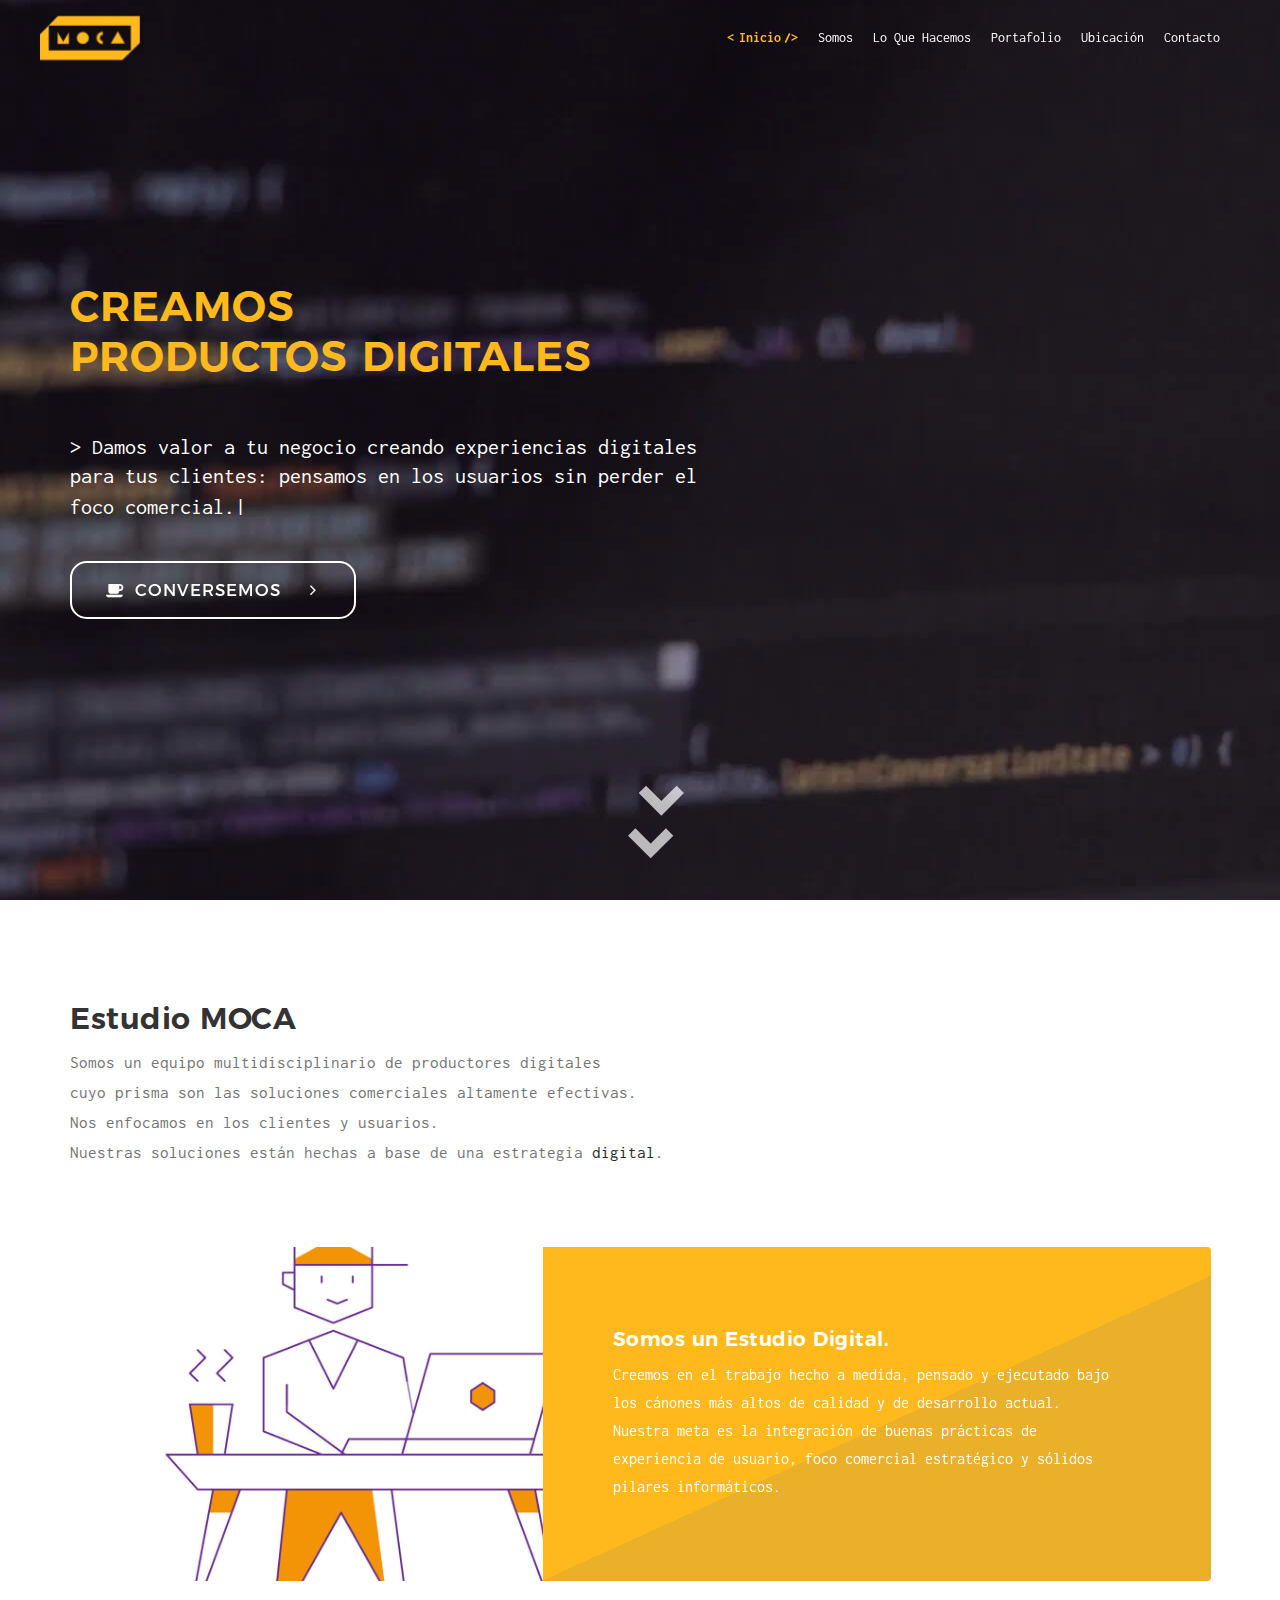
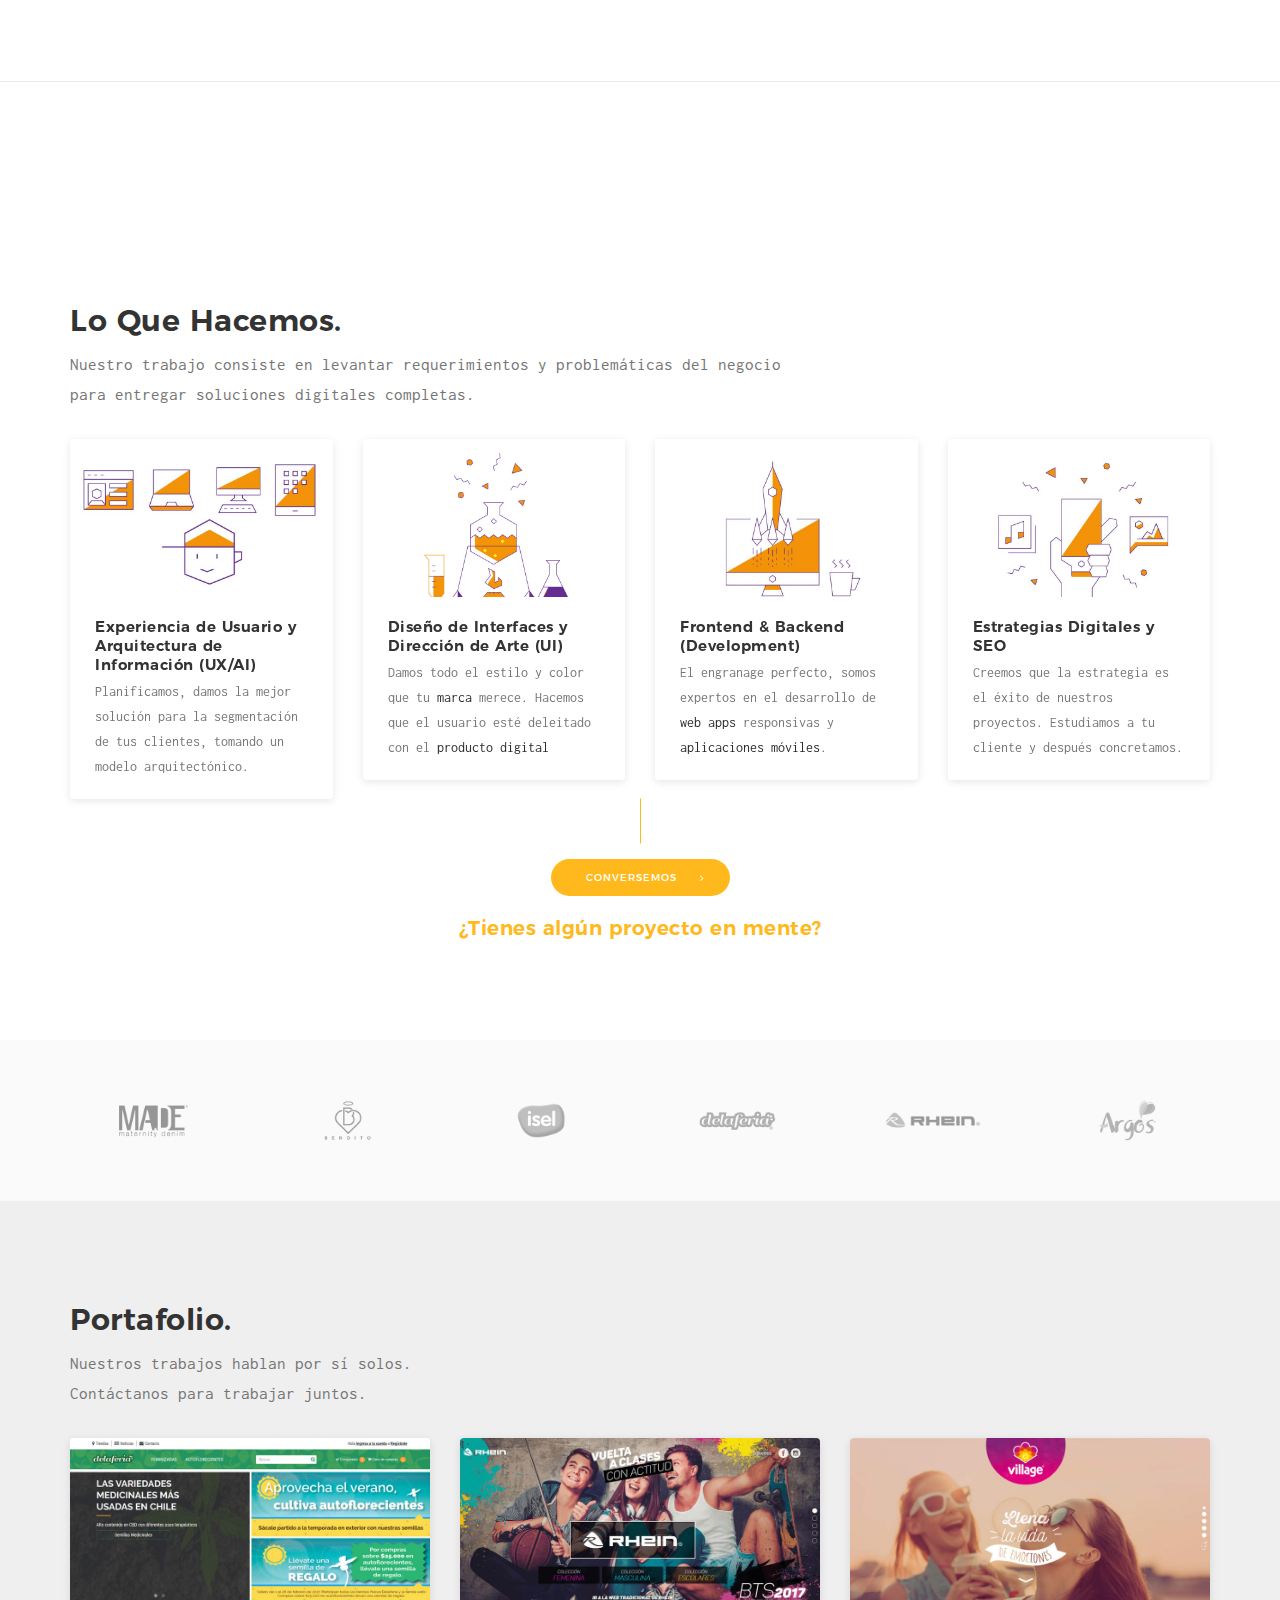
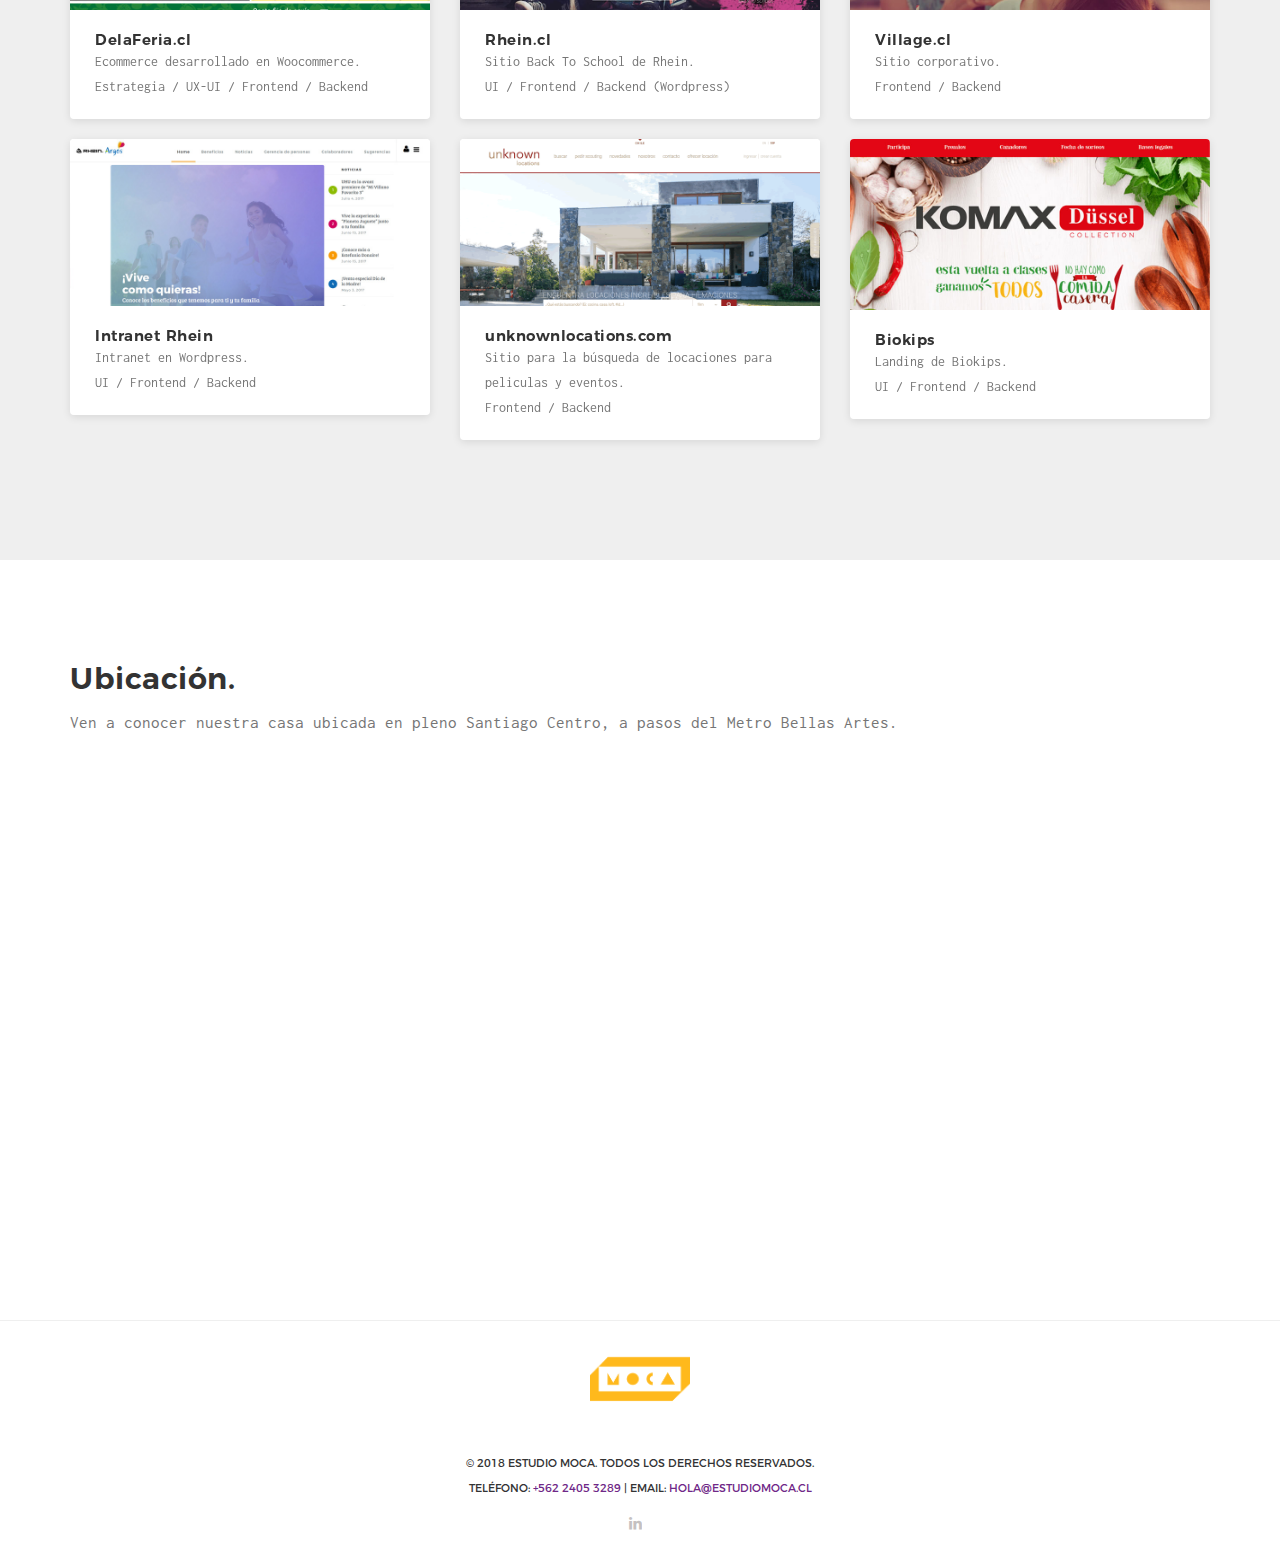
==== commit db2560c2: "merge con produccion" ====
--- a/web/index.html
+++ b/web/index.html
@@ -464,7 +464,7 @@
                         <div class="logo left-part">
                             <img alt="Estudio MOCA - Marketing Digital" src="img/logo.png">
                         </div>
-                        <p class="mt-10">© 2017 Estudio MOCA. Todos los derechos reservados.<br> Teléfono: <a onclick="ga('send', 'event', 'Footer', 'Fono');" href="tel:+562 2938 1339" title="Llamar">+562 2938 1339</a> | Email: <a href="mailto:hola@estudiomoca.cl" title="Enviar un email">hola@estudiomoca.cl</a></p>
+                        <p class="mt-10">© 2018 Estudio MOCA. Todos los derechos reservados.<br> Teléfono: <a onclick="ga('send', 'event', 'Footer', 'Fono');" href="tel:+562 2405 3289" title="Llamar">+562 2405 3289</a> | Email: <a href="mailto:hola@estudiomoca.cl" title="Enviar un email">hola@estudiomoca.cl</a></p>
                         <ul class="socials mt-15">
                             <li>
                                 <a href="https://www.linkedin.com/company-beta/15192501/" onclick="ga('send', 'event', 'Footer', 'Linkedin');" target="_blank"><i class="icon-linkedin"></i></a>
@@ -529,6 +529,6 @@
             </div>
         </form>
     </div>
-</div>
+</div><script type='text/javascript' data-cfasync='false'>window.purechatApi = { l: [], t: [], on: function () { this.l.push(arguments); } }; (function () { var done = false; var script = document.createElement('script'); script.async = true; script.type = 'text/javascript'; script.src = 'https://app.purechat.com/VisitorWidget/WidgetScript'; document.getElementsByTagName('HEAD').item(0).appendChild(script); script.onreadystatechange = script.onload = function (e) { if (!done && (!this.readyState || this.readyState == 'loaded' || this.readyState == 'complete')) { var w = new PCWidget({c: '2b780b67-b24e-48cf-85bf-44ce0cd46a63', f: true }); done = true; } }; })();</script>
 </body>
 </html>